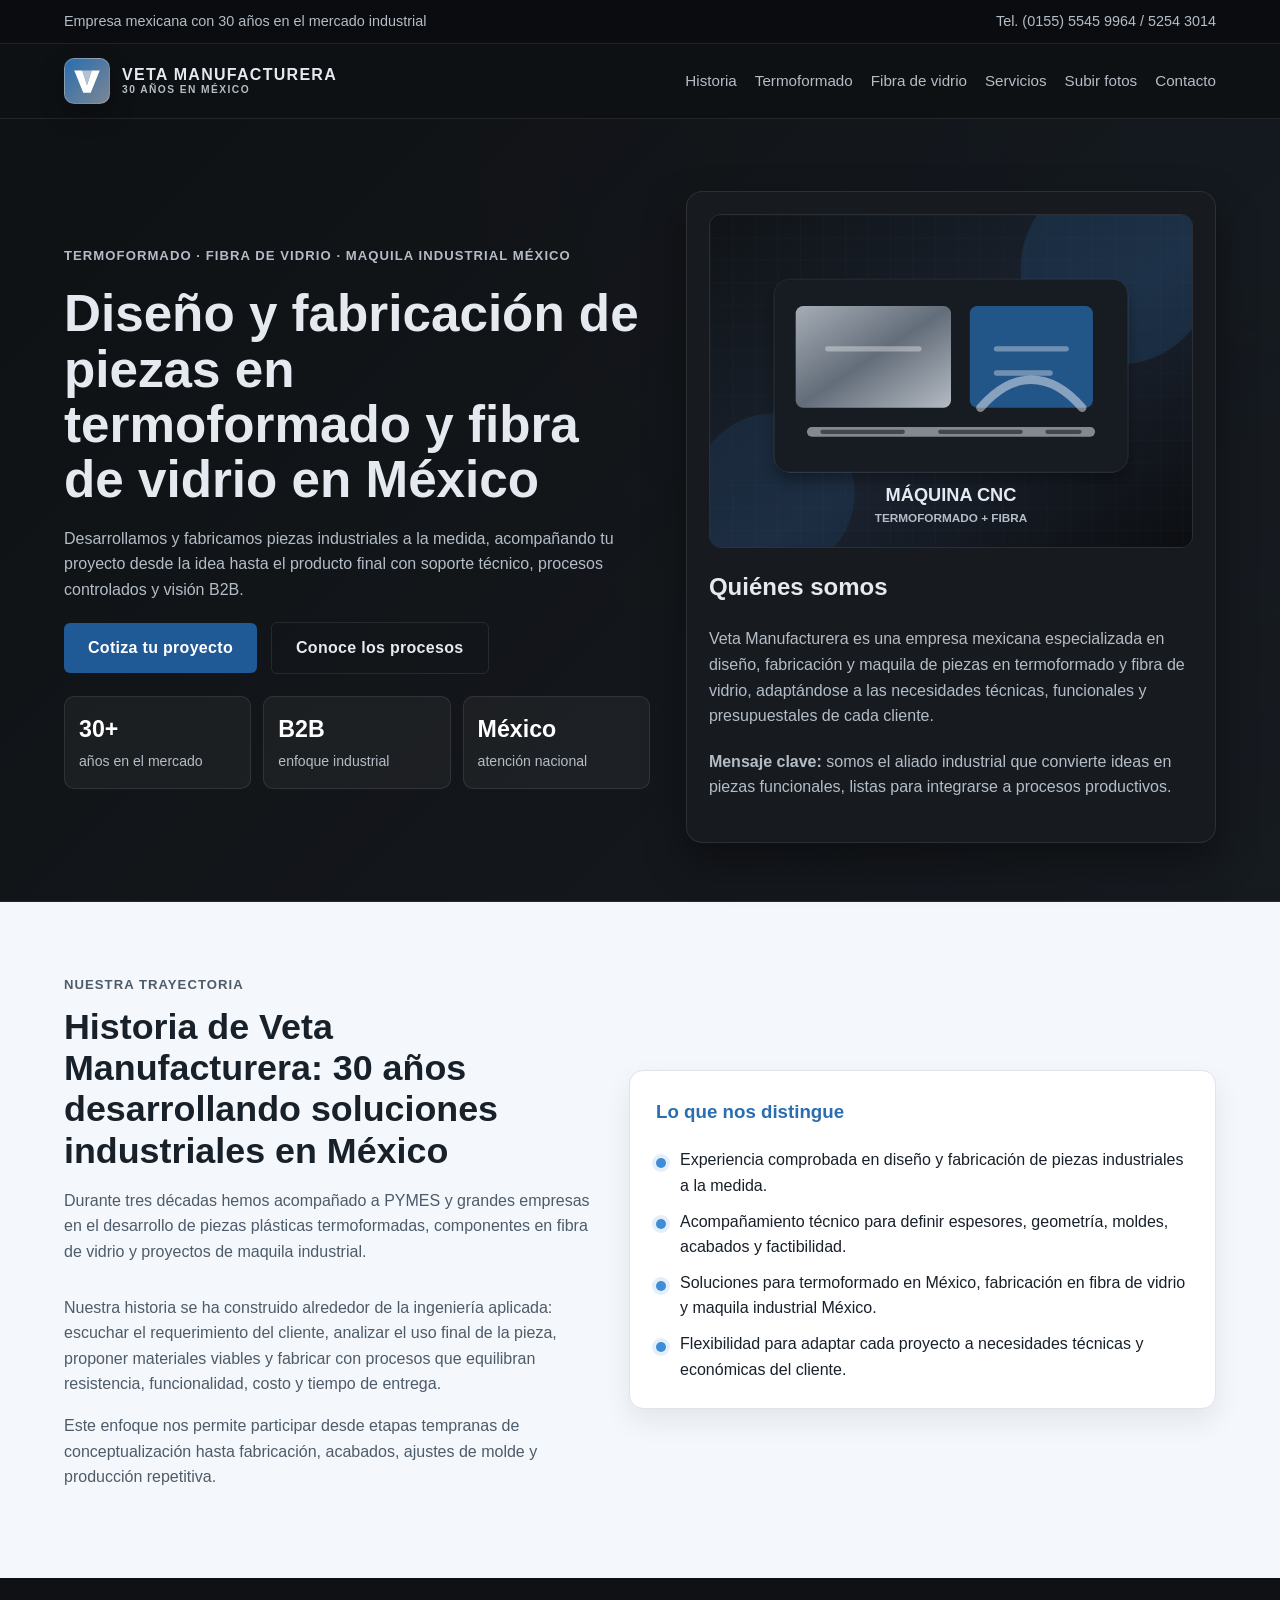
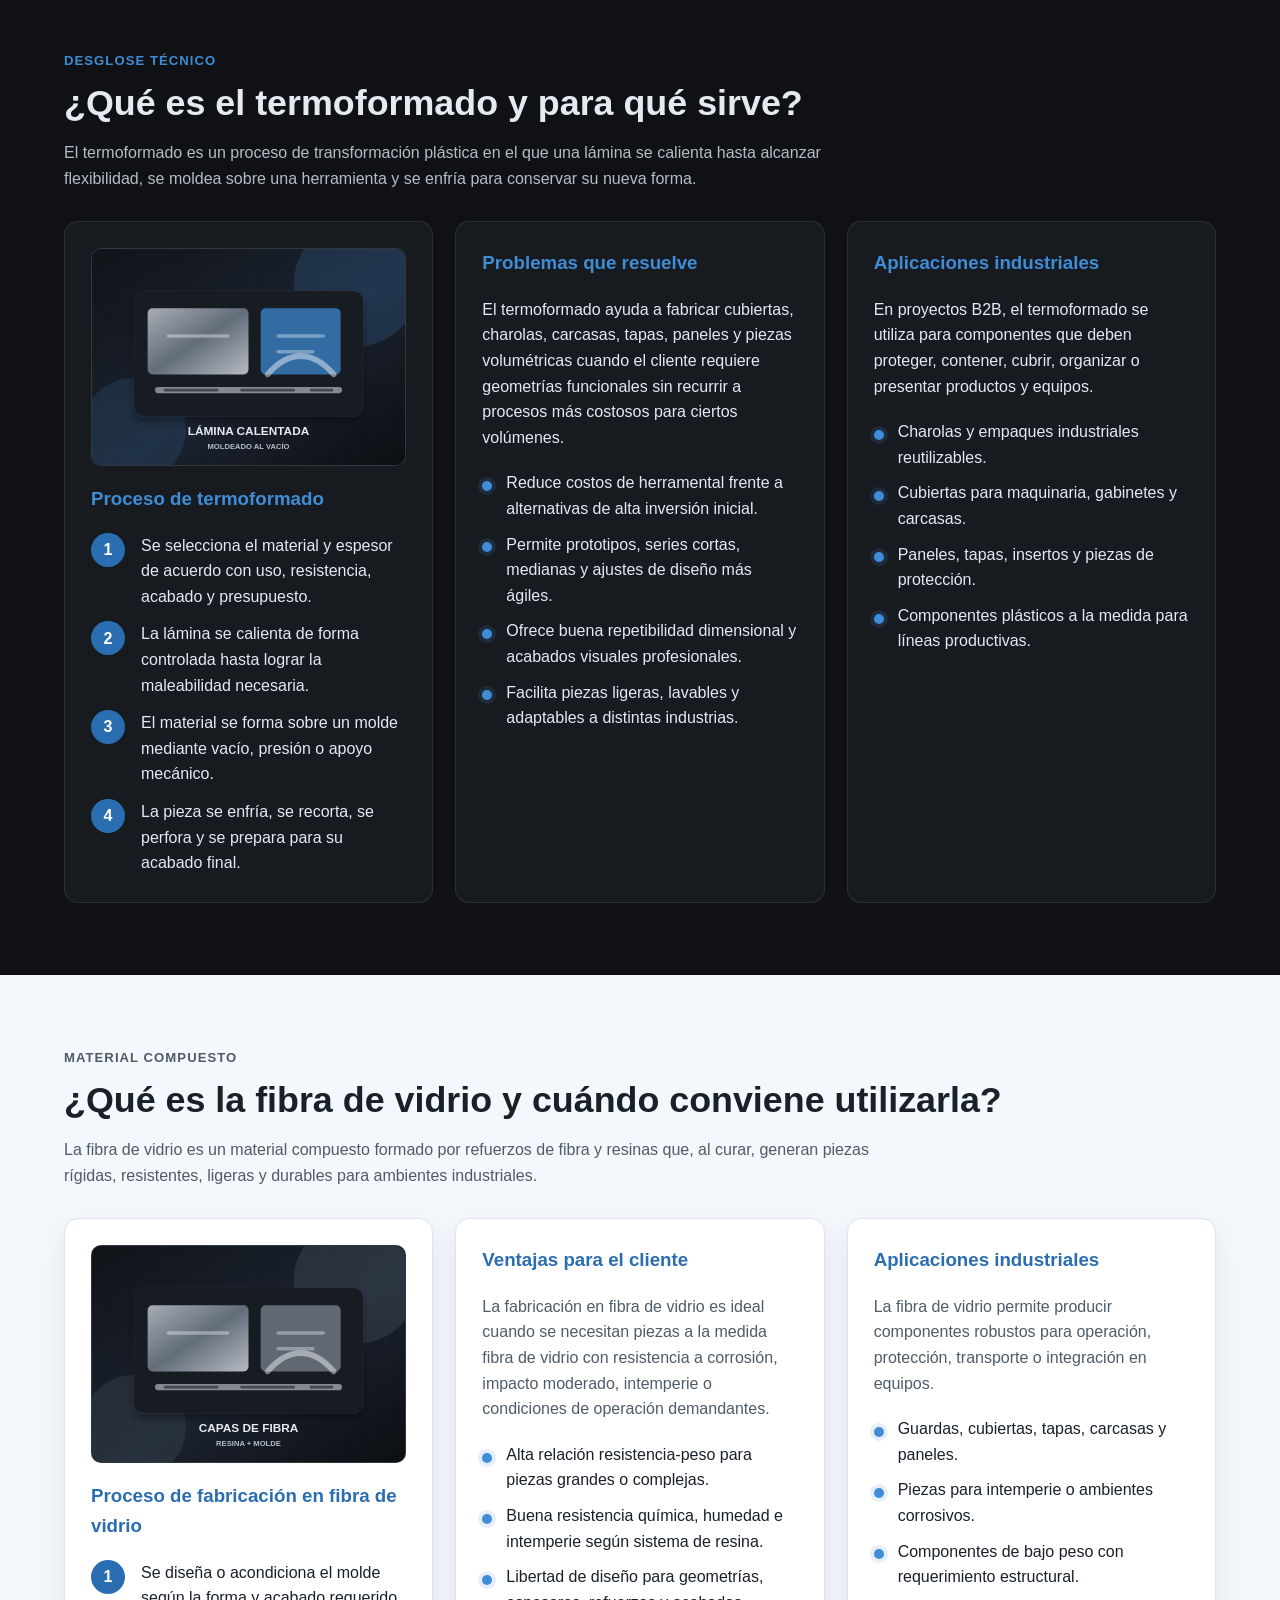
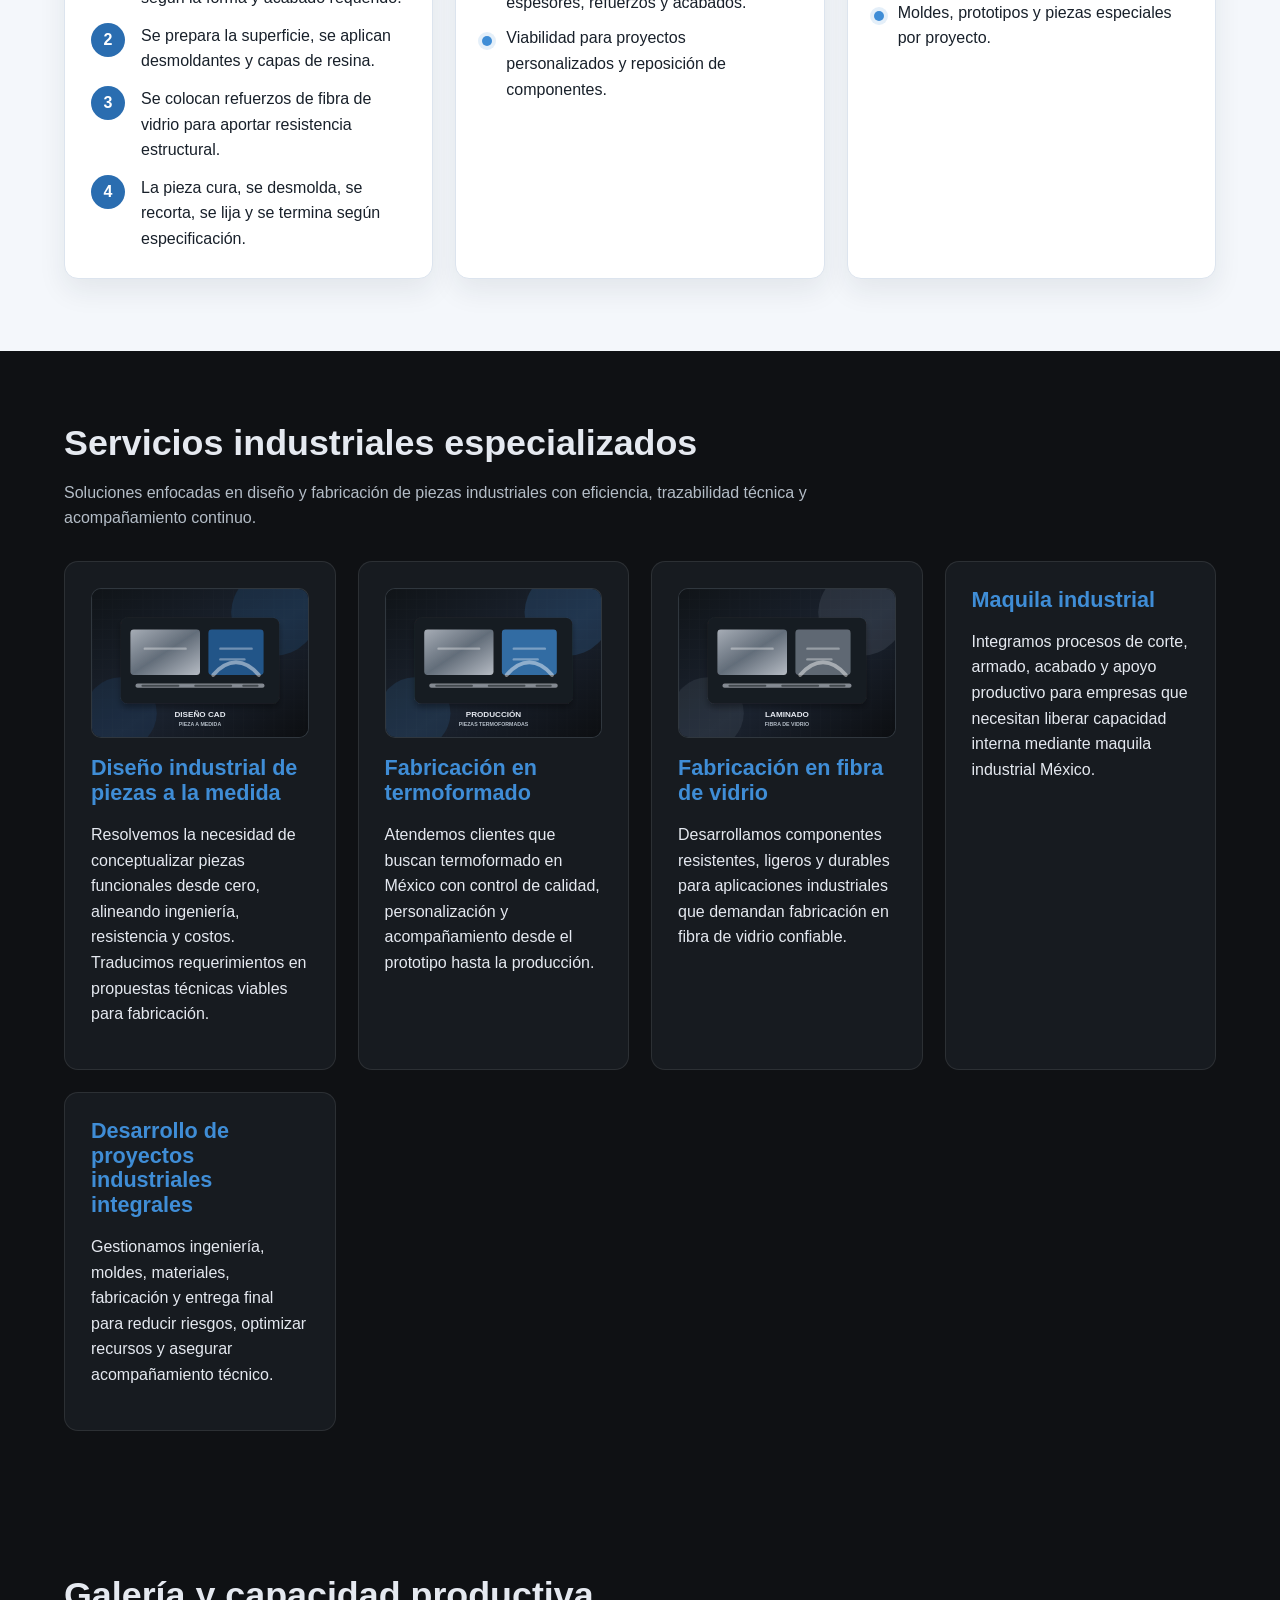
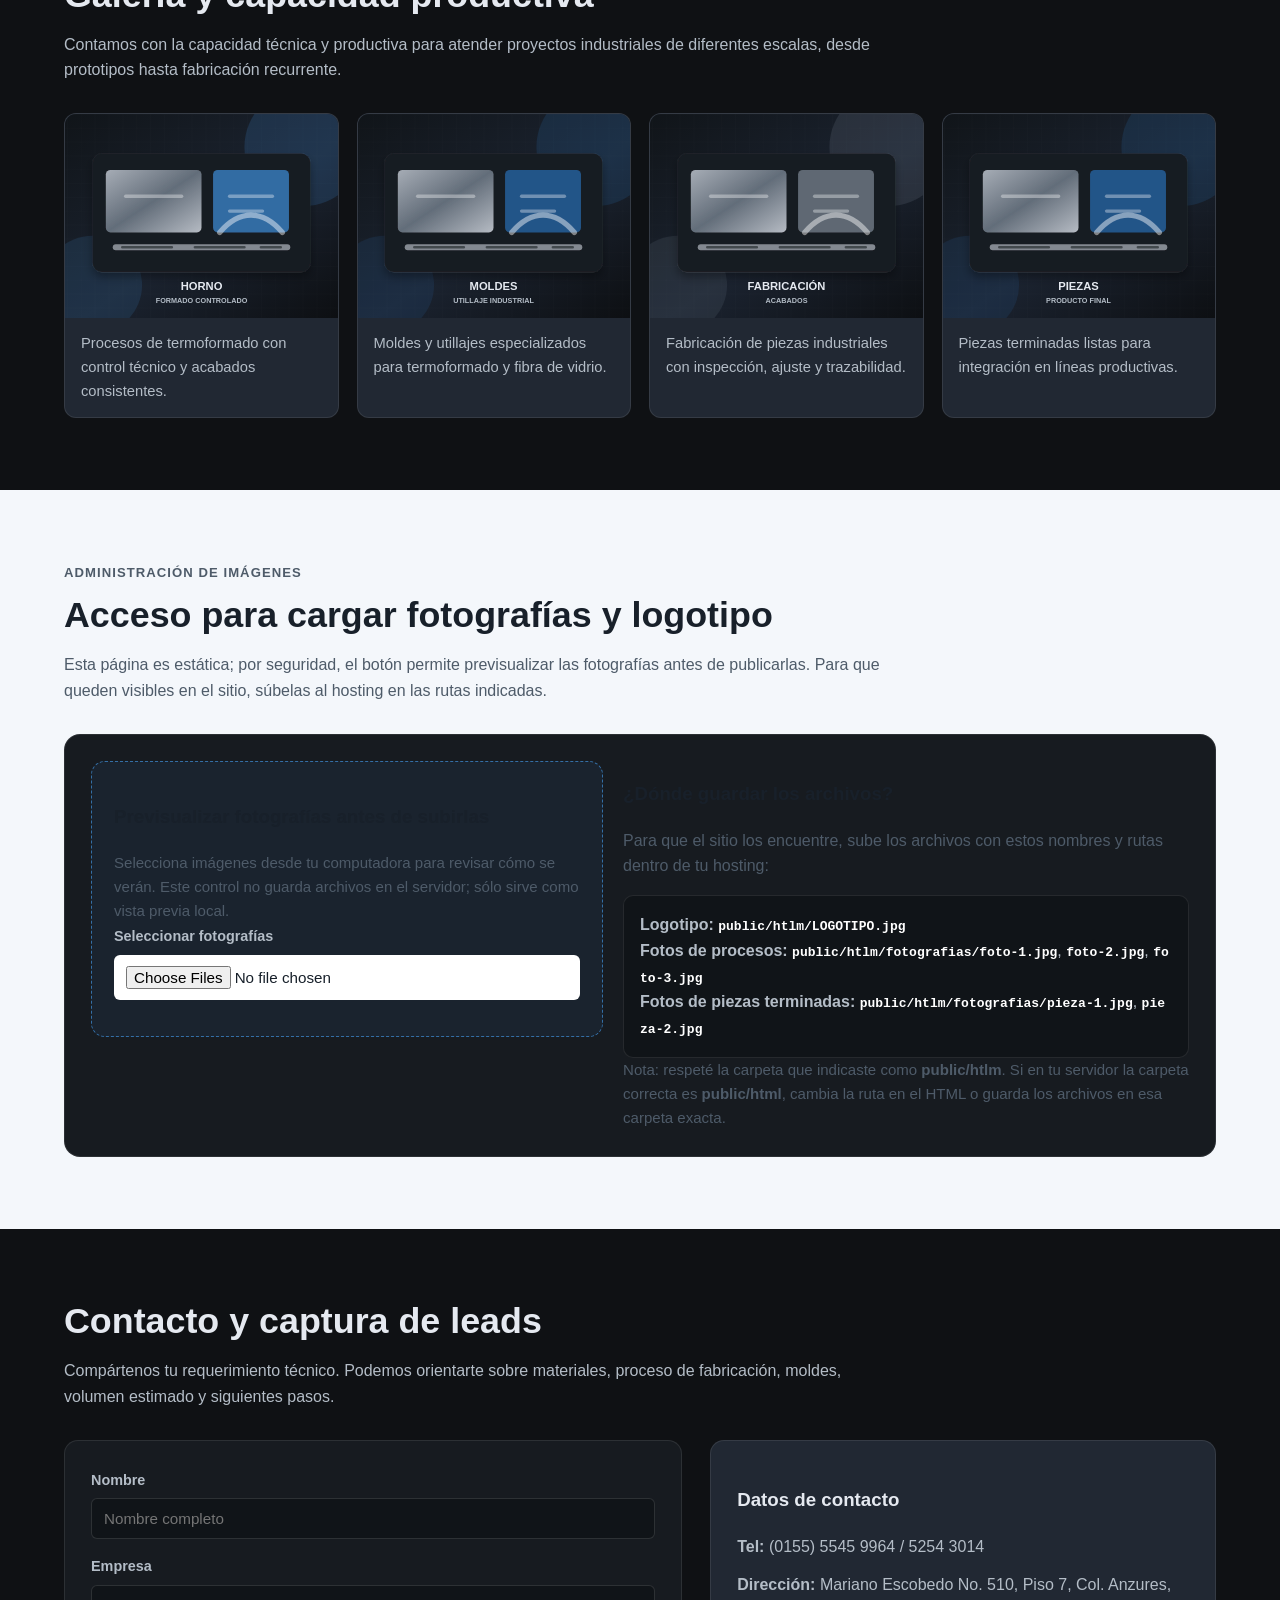
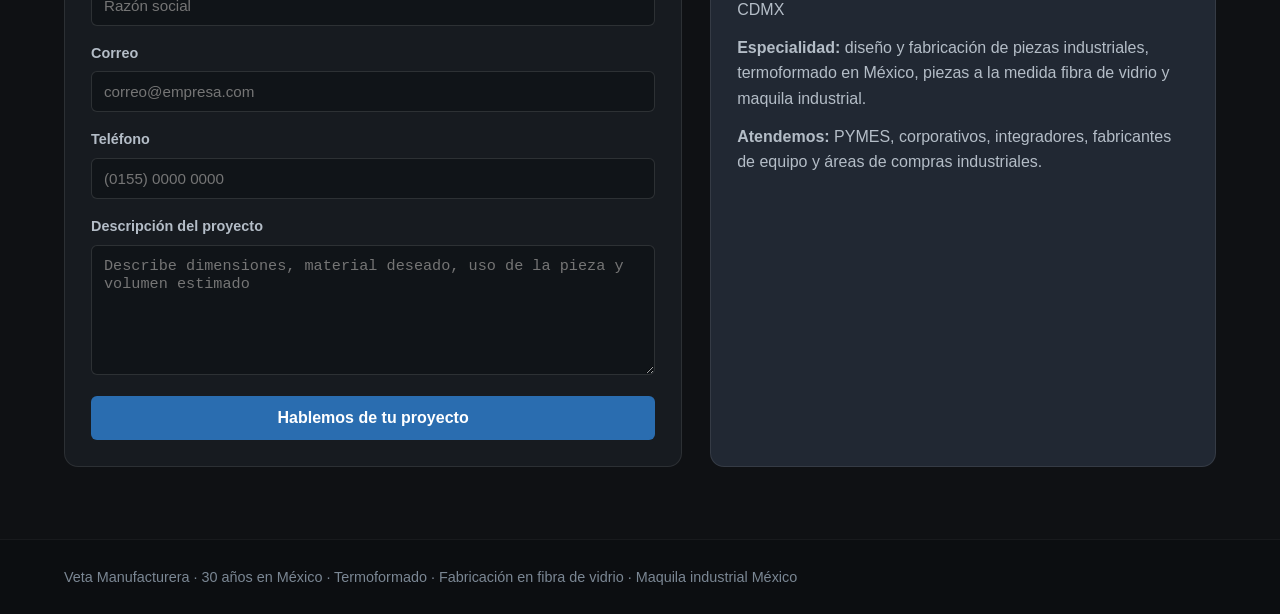
==== index.html @ 967d8d4b "Add logo path and photo upload guidance" ====
<!DOCTYPE html>
<html lang="es">
<head>
  <meta charset="UTF-8" />
  <meta name="viewport" content="width=device-width, initial-scale=1.0" />
  <meta name="description" content="Veta Manufacturera, empresa mexicana con 30 años de experiencia en termoformado, fabricación en fibra de vidrio, maquila industrial y piezas industriales a la medida en México." />
  <title>Veta Manufacturera | Termoformado y Fibra de Vidrio en México</title>
  <style>
    :root {
      --bg: #0f1114;
      --surface: #171b20;
      --surface-light: #212833;
      --panel: #f4f7fb;
      --panel-text: #18202a;
      --text: #e5e9f0;
      --muted: #b4bdc7;
      --accent: #2a6db0;
      --accent-light: #3f8dd6;
      --metal: #7b8794;
      --cta: #1f5a96;
      --line: rgba(255, 255, 255, 0.09);
    }

    * { box-sizing: border-box; }

    html { scroll-behavior: smooth; }

    body {
      margin: 0;
      font-family: "Segoe UI", "Roboto", "Helvetica Neue", Arial, sans-serif;
      background: var(--bg);
      color: var(--text);
      line-height: 1.6;
    }

    a { color: inherit; text-decoration: none; }

    img { max-width: 100%; }

    .container {
      width: min(1160px, 90%);
      margin: 0 auto;
    }

    .topbar {
      background: #0a0c0f;
      border-bottom: 1px solid var(--line);
      color: var(--muted);
      font-size: 0.9rem;
      padding: 10px 0;
    }

    .topbar .container,
    nav .container {
      display: flex;
      justify-content: space-between;
      gap: 18px;
      align-items: center;
      flex-wrap: wrap;
    }

    nav {
      position: sticky;
      top: 0;
      z-index: 10;
      background: rgba(15, 17, 20, 0.94);
      backdrop-filter: blur(12px);
      border-bottom: 1px solid var(--line);
      padding: 14px 0;
    }

    .brand {
      display: inline-flex;
      align-items: center;
      gap: 12px;
      font-weight: 800;
      letter-spacing: 0.08em;
      text-transform: uppercase;
    }

    .logo-mark {
      display: inline-grid;
      place-items: center;
      width: 46px;
      height: 46px;
      border-radius: 10px;
      background: linear-gradient(135deg, #2a6db0, #7b8794);
      border: 1px solid rgba(255, 255, 255, 0.22);
      box-shadow: 0 10px 24px rgba(0, 0, 0, 0.28);
      overflow: hidden;
      flex: 0 0 auto;
    }

    .logo-mark img,
    .logo-mark svg {
      display: block;
      width: 100%;
      height: 100%;
      object-fit: contain;
    }

    .logo-mark svg {
      width: 34px;
      height: 34px;
    }

    .logo-fallback {
      display: none;
    }

    .brand-text {
      display: grid;
      gap: 1px;
      line-height: 1.05;
    }

    .brand-text small {
      color: var(--muted);
      font-size: 0.64rem;
      font-weight: 700;
      letter-spacing: 0.14em;
    }

    .nav-links {
      display: flex;
      gap: 18px;
      color: var(--muted);
      font-size: 0.95rem;
      flex-wrap: wrap;
    }

    .nav-links a:hover { color: var(--accent-light); }

    header {
      background:
        linear-gradient(135deg, rgba(15, 17, 20, 0.9), rgba(23, 27, 32, 0.92)),
        radial-gradient(circle at top right, rgba(63, 141, 214, 0.28), transparent 55%);
      padding: 72px 0 58px;
      border-bottom: 1px solid var(--line);
    }

    .hero {
      display: grid;
      gap: 36px;
      align-items: center;
      grid-template-columns: minmax(0, 1.05fr) minmax(320px, 0.95fr);
    }

    .eyebrow {
      color: var(--accent-light);
      font-weight: 700;
      letter-spacing: 0.08em;
      text-transform: uppercase;
      font-size: 0.82rem;
      margin: 0 0 12px;
    }

    .hero h1 {
      font-size: clamp(2.2rem, 4vw, 4.25rem);
      line-height: 1.08;
      margin: 0 0 18px;
    }

    .hero p { margin: 0 0 20px; color: var(--muted); }

    .cta-row { display: flex; gap: 14px; flex-wrap: wrap; align-items: center; }

    .cta,
    .secondary-cta {
      display: inline-flex;
      align-items: center;
      gap: 8px;
      padding: 12px 24px;
      border-radius: 6px;
      font-weight: 700;
      letter-spacing: 0.3px;
      transition: transform 0.2s ease, background 0.2s ease;
    }

    .cta { background: var(--cta); color: #fff; }
    .secondary-cta { border: 1px solid var(--line); color: var(--text); }
    .cta:hover,
    .secondary-cta:hover { transform: translateY(-2px); background: var(--accent-light); }

    .hero-card {
      background: var(--surface);
      padding: 22px;
      border-radius: 16px;
      border: 1px solid var(--line);
      box-shadow: 0 18px 42px rgba(0, 0, 0, 0.38);
    }

    .hero-card img {
      display: block;
      border-radius: 12px;
      border: 1px solid var(--line);
      margin-bottom: 18px;
    }

    .metrics {
      display: grid;
      gap: 12px;
      grid-template-columns: repeat(3, 1fr);
      margin-top: 22px;
    }

    .metric {
      background: rgba(255, 255, 255, 0.045);
      border: 1px solid var(--line);
      padding: 14px;
      border-radius: 10px;
    }

    .metric strong { display: block; font-size: 1.45rem; color: #fff; }
    .metric span { color: var(--muted); font-size: 0.88rem; }

    section { padding: 72px 0; }

    section h2 {
      font-size: clamp(1.7rem, 2.8vw, 2.65rem);
      line-height: 1.15;
      margin: 0 0 16px;
    }

    .subtitle {
      color: var(--muted);
      margin: 0 0 30px;
      max-width: 820px;
    }

    .light-section {
      background: var(--panel);
      color: var(--panel-text);
    }

    .light-section .subtitle,
    .light-section p { color: #4e5b69; }

    .split {
      display: grid;
      grid-template-columns: minmax(0, 0.95fr) minmax(0, 1.05fr);
      gap: 34px;
      align-items: center;
    }

    .history-card,
    .process-card,
    .service-card,
    .contact-info,
    form {
      background: var(--surface);
      padding: 26px;
      border-radius: 14px;
      border: 1px solid var(--line);
    }

    .light-section .history-card,
    .light-section .process-card {
      background: #fff;
      border: 1px solid #dce4ee;
      box-shadow: 0 12px 28px rgba(23, 34, 48, 0.08);
    }

    .history-card h3,
    .process-card h3,
    .service-card h3 { margin-top: 0; color: var(--accent-light); }
    .light-section .history-card h3,
    .light-section .process-card h3 { color: var(--accent); }

    .feature-list {
      display: grid;
      gap: 10px;
      padding: 0;
      margin: 20px 0 0;
      list-style: none;
    }

    .feature-list li {
      position: relative;
      padding-left: 24px;
    }

    .feature-list li::before {
      content: "";
      position: absolute;
      left: 0;
      top: 0.68em;
      width: 10px;
      height: 10px;
      border-radius: 50%;
      background: var(--accent-light);
      box-shadow: 0 0 0 4px rgba(63, 141, 214, 0.14);
    }

    .process-grid,
    .services {
      display: grid;
      gap: 22px;
      grid-template-columns: repeat(auto-fit, minmax(260px, 1fr));
    }

    .process-card img,
    .service-image {
      display: block;
      width: 100%;
      border-radius: 10px;
      border: 1px solid rgba(122, 135, 148, 0.3);
      margin-bottom: 18px;
      background: #101418;
    }

    .steps {
      counter-reset: step;
      list-style: none;
      padding: 0;
      margin: 18px 0 0;
      display: grid;
      gap: 12px;
    }

    .steps li {
      counter-increment: step;
      display: grid;
      grid-template-columns: 38px 1fr;
      gap: 12px;
      align-items: start;
      color: inherit;
    }

    .steps li::before {
      content: counter(step);
      display: grid;
      place-items: center;
      width: 34px;
      height: 34px;
      border-radius: 50%;
      background: var(--accent);
      color: #fff;
      font-weight: 800;
    }

    .service-card h2 {
      font-size: 1.35rem;
      margin: 0 0 12px;
      color: var(--accent-light);
    }

    .gallery {
      display: grid;
      gap: 18px;
      grid-template-columns: repeat(auto-fit, minmax(235px, 1fr));
    }

    .gallery figure {
      margin: 0;
      background: var(--surface-light);
      border-radius: 12px;
      overflow: hidden;
      border: 1px solid var(--line);
    }

    .gallery img {
      width: 100%;
      display: block;
      aspect-ratio: 4 / 3;
      object-fit: cover;
    }

    .gallery figcaption {
      padding: 14px 16px;
      font-size: 0.92rem;
      color: var(--muted);
    }

    .contact-wrapper {
      display: grid;
      gap: 28px;
      grid-template-columns: minmax(0, 1.1fr) minmax(280px, 0.9fr);
    }

    form { display: grid; gap: 14px; }

    label {
      font-weight: 700;
      color: var(--muted);
      font-size: 0.9rem;
    }

    input,
    textarea {
      width: 100%;
      padding: 11px 12px;
      border-radius: 6px;
      border: 1px solid rgba(255, 255, 255, 0.12);
      background: #101418;
      color: var(--text);
      font-size: 0.95rem;
      margin-top: 6px;
    }

    textarea { min-height: 130px; resize: vertical; }

    button {
      border: none;
      background: var(--accent);
      color: #fff;
      padding: 13px;
      border-radius: 6px;
      font-weight: 800;
      cursor: pointer;
      font-size: 1rem;
    }

    button:hover { background: var(--accent-light); }

    .contact-info { background: var(--surface-light); }
    .contact-info p { margin: 0 0 12px; color: var(--muted); }

    footer {
      background: #0c0e11;
      padding: 26px 0;
      border-top: 1px solid rgba(255, 255, 255, 0.05);
    }

    footer p { margin: 0; color: var(--metal); font-size: 0.9rem; }



    .upload-panel {
      background: var(--surface);
      border: 1px solid var(--line);
      border-radius: 16px;
      padding: 26px;
      display: grid;
      gap: 20px;
      grid-template-columns: minmax(0, 0.95fr) minmax(280px, 1.05fr);
      align-items: start;
    }

    .upload-box {
      border: 1px dashed rgba(63, 141, 214, 0.72);
      border-radius: 14px;
      padding: 22px;
      background: rgba(63, 141, 214, 0.08);
    }

    .upload-box input[type="file"] {
      background: #fff;
      color: #17202a;
      border: 0;
      cursor: pointer;
    }

    .path-list {
      background: #101418;
      border: 1px solid var(--line);
      border-radius: 10px;
      color: var(--muted);
      list-style: none;
      margin: 16px 0 0;
      padding: 16px;
    }

    .path-list code {
      color: #fff;
      font-weight: 700;
      word-break: break-all;
    }

    .preview-grid {
      display: grid;
      gap: 12px;
      grid-template-columns: repeat(auto-fit, minmax(130px, 1fr));
      margin-top: 14px;
    }

    .preview-grid img {
      width: 100%;
      aspect-ratio: 4 / 3;
      object-fit: cover;
      border-radius: 10px;
      border: 1px solid var(--line);
      background: #101418;
    }

    .upload-note {
      color: var(--muted);
      font-size: 0.94rem;
      margin: 0;
    }

    @media (max-width: 860px) {
      .hero,
      .split,
      .contact-wrapper,
      .upload-panel { grid-template-columns: 1fr; }
      .hero-card { order: -1; }
      .metrics { grid-template-columns: 1fr; }
      section { padding: 56px 0; }
    }
  </style>
</head>
<body>
  <div class="topbar">
    <div class="container">
      <span>Empresa mexicana con 30 años en el mercado industrial</span>
      <span>Tel. (0155) 5545 9964 / 5254 3014</span>
    </div>
  </div>

  <nav aria-label="Navegación principal">
    <div class="container">
      <a class="brand" href="#inicio" aria-label="Veta Manufacturera - inicio">
        <!-- LOGOTIPO: guarda el archivo oficial exactamente en public/htlm/LOGOTIPO.jpg para que se muestre aquí. -->
        <span class="logo-mark" aria-hidden="true">
          <img src="public/htlm/LOGOTIPO.jpg" alt="" onerror="this.style.display='none'; this.nextElementSibling.style.display='block';" />
          <svg class="logo-fallback" viewBox="0 0 64 64" role="img" aria-label="Logotipo provisional Veta Manufacturera">
            <path d="M8 12h15l9 28 9-28h15L39 54H25L8 12Z" fill="#ffffff"/>
            <path d="M32 40 23 12h18L32 40Z" fill="#d8dee7" opacity="0.72"/>
          </svg>
        </span>
        <span class="brand-text">
          <span>Veta Manufacturera</span>
          <small>30 años en México</small>
        </span>
      </a>
      <div class="nav-links">
        <a href="#historia">Historia</a>
        <a href="#termoformado">Termoformado</a>
        <a href="#fibra">Fibra de vidrio</a>
        <a href="#servicios">Servicios</a>
        <a href="#subir-fotos">Subir fotos</a>
        <a href="#contacto">Contacto</a>
      </div>
    </div>
  </nav>

  <header id="inicio">
    <div class="container hero">
      <div>
        <p class="eyebrow">Termoformado · Fibra de vidrio · Maquila industrial México</p>
        <h1>Diseño y fabricación de piezas en termoformado y fibra de vidrio en México</h1>
        <p>Desarrollamos y fabricamos piezas industriales a la medida, acompañando tu proyecto desde la idea hasta el producto final con soporte técnico, procesos controlados y visión B2B.</p>
        <div class="cta-row">
          <a class="cta" href="#contacto">Cotiza tu proyecto</a>
          <a class="secondary-cta" href="#termoformado">Conoce los procesos</a>
        </div>
        <div class="metrics" aria-label="Indicadores de experiencia">
          <div class="metric"><strong>30+</strong><span>años en el mercado</span></div>
          <div class="metric"><strong>B2B</strong><span>enfoque industrial</span></div>
          <div class="metric"><strong>México</strong><span>atención nacional</span></div>
        </div>
      </div>
      <div class="hero-card">
        <img alt="Operación industrial de fabricación de piezas termoformadas y fibra de vidrio" src="data:image/svg+xml,%3Csvg%20xmlns=%22http://www.w3.org/2000/svg%22%20width=%22900%22%20height=%22620%22%20viewBox=%220%200%20900%20620%22%20role=%22img%22%20aria-labelledby=%22title%20desc%22%3E%0A%20%20%3Ctitle%3EOperaci%C3%B3n%20industrial%3C/title%3E%0A%20%20%3Cdesc%3EIlustraci%C3%B3n%20industrial%20de%20Operaci%C3%B3n%20industrial%20para%20Veta%20Manufacturera.%3C/desc%3E%0A%20%20%3Cdefs%3E%0A%20%20%20%20%3ClinearGradient%20id=%22bg%22%20x1=%220%22%20y1=%220%22%20x2=%221%22%20y2=%221%22%3E%0A%20%20%20%20%20%20%3Cstop%20offset=%220%22%20stop-color=%22%23101418%22/%3E%0A%20%20%20%20%20%20%3Cstop%20offset=%220.55%22%20stop-color=%22%231b2330%22/%3E%0A%20%20%20%20%20%20%3Cstop%20offset=%221%22%20stop-color=%22%230c0e11%22/%3E%0A%20%20%20%20%3C/linearGradient%3E%0A%20%20%20%20%3ClinearGradient%20id=%22metal%22%20x1=%220%22%20y1=%220%22%20x2=%221%22%20y2=%221%22%3E%0A%20%20%20%20%20%20%3Cstop%20offset=%220%22%20stop-color=%22%23c5ccd6%22/%3E%0A%20%20%20%20%20%20%3Cstop%20offset=%220.5%22%20stop-color=%22%23737f8d%22/%3E%0A%20%20%20%20%20%20%3Cstop%20offset=%221%22%20stop-color=%22%23d8dee7%22/%3E%0A%20%20%20%20%3C/linearGradient%3E%0A%20%20%20%20%3Cpattern%20id=%22grid%22%20width=%2242%22%20height=%2242%22%20patternUnits=%22userSpaceOnUse%22%3E%0A%20%20%20%20%20%20%3Cpath%20d=%22M42%200H0V42%22%20fill=%22none%22%20stroke=%22%23ffffff%22%20stroke-opacity=%220.055%22%20stroke-width=%221%22/%3E%0A%20%20%20%20%3C/pattern%3E%0A%20%20%20%20%3Cfilter%20id=%22shadow%22%20x=%22-20%%22%20y=%22-20%%22%20width=%22140%%22%20height=%22140%%22%3E%0A%20%20%20%20%20%20%3CfeDropShadow%20dx=%220%22%20dy=%2216%22%20stdDeviation=%2214%22%20flood-color=%22%23000%22%20flood-opacity=%220.35%22/%3E%0A%20%20%20%20%3C/filter%3E%0A%20%20%3C/defs%3E%0A%20%20%3Crect%20width=%22900%22%20height=%22620%22%20fill=%22url(%23bg)%22/%3E%0A%20%20%3Crect%20width=%22900%22%20height=%22620%22%20fill=%22url(%23grid)%22/%3E%0A%20%20%3Ccircle%20cx=%22760%22%20cy=%22100%22%20r=%22180%22%20fill=%22%232a6db0%22%20opacity=%220.18%22/%3E%0A%20%20%3Ccircle%20cx=%22120%22%20cy=%22520%22%20r=%22150%22%20fill=%22%232a6db0%22%20opacity=%220.14%22/%3E%0A%20%20%3Cg%20filter=%22url(%23shadow)%22%3E%0A%20%20%20%20%3Crect%20x=%22120%22%20y=%22120%22%20width=%22660%22%20height=%22360%22%20rx=%2228%22%20fill=%22%23171b20%22%20stroke=%22%23ffffff%22%20stroke-opacity=%220.12%22/%3E%0A%20%20%20%20%3Crect%20x=%22160%22%20y=%22170%22%20width=%22290%22%20height=%22190%22%20rx=%2214%22%20fill=%22url(%23metal)%22%20opacity=%220.82%22/%3E%0A%20%20%20%20%3Crect%20x=%22485%22%20y=%22170%22%20width=%22230%22%20height=%22190%22%20rx=%2214%22%20fill=%22%232a6db0%22%20opacity=%220.72%22/%3E%0A%20%20%20%20%3Cpath%20d=%22M190%20405H710%22%20stroke=%22%23dce4ee%22%20stroke-opacity=%220.55%22%20stroke-width=%2218%22%20stroke-linecap=%22round%22/%3E%0A%20%20%20%20%3Cpath%20d=%22M210%20405H360M430%20405H580M630%20405H690%22%20stroke=%22%23101418%22%20stroke-opacity=%220.55%22%20stroke-width=%228%22%20stroke-linecap=%22round%22/%3E%0A%20%20%20%20%3Cg%20stroke=%22%23ffffff%22%20stroke-opacity=%220.35%22%20stroke-width=%2210%22%20fill=%22none%22%20stroke-linecap=%22round%22%3E%0A%20%20%20%20%20%20%3Cpath%20d=%22M220%20250h170%22/%3E%0A%20%20%20%20%20%20%3Cpath%20d=%22M535%20250h130%22/%3E%0A%20%20%20%20%20%20%3Cpath%20d=%22M535%20295h100%22/%3E%0A%20%20%20%20%3C/g%3E%0A%20%20%20%20%3Cpath%20d=%22M505%20360c60-70%20130-70%20190%200%22%20fill=%22none%22%20stroke=%22%23ffffff%22%20stroke-opacity=%220.45%22%20stroke-width=%2216%22%20stroke-linecap=%22round%22/%3E%0A%20%20%3C/g%3E%0A%20%20%3Ctext%20x=%22450%22%20y=%22535%22%20fill=%22%23e5e9f0%22%20font-family=%22Segoe%20UI,%20Arial,%20sans-serif%22%20font-size=%2234%22%20font-weight=%22800%22%20text-anchor=%22middle%22%3EM%C3%81QUINA%20CNC%3C/text%3E%0A%20%20%3Ctext%20x=%22450%22%20y=%22574%22%20fill=%22%23b4bdc7%22%20font-family=%22Segoe%20UI,%20Arial,%20sans-serif%22%20font-size=%2222%22%20font-weight=%22600%22%20text-anchor=%22middle%22%3ETERMOFORMADO%20+%20FIBRA%3C/text%3E%0A%3C/svg%3E%0A" />
        <h2>Quiénes somos</h2>
        <p>Veta Manufacturera es una empresa mexicana especializada en diseño, fabricación y maquila de piezas en termoformado y fibra de vidrio, adaptándose a las necesidades técnicas, funcionales y presupuestales de cada cliente.</p>
        <p><strong>Mensaje clave:</strong> somos el aliado industrial que convierte ideas en piezas funcionales, listas para integrarse a procesos productivos.</p>
      </div>
    </div>
  </header>

  <main>
    <section id="historia" class="light-section">
      <div class="container split">
        <div>
          <p class="eyebrow">Nuestra trayectoria</p>
          <h2>Historia de Veta Manufacturera: 30 años desarrollando soluciones industriales en México</h2>
          <p class="subtitle">Durante tres décadas hemos acompañado a PYMES y grandes empresas en el desarrollo de piezas plásticas termoformadas, componentes en fibra de vidrio y proyectos de maquila industrial.</p>
          <p>Nuestra historia se ha construido alrededor de la ingeniería aplicada: escuchar el requerimiento del cliente, analizar el uso final de la pieza, proponer materiales viables y fabricar con procesos que equilibran resistencia, funcionalidad, costo y tiempo de entrega.</p>
          <p>Este enfoque nos permite participar desde etapas tempranas de conceptualización hasta fabricación, acabados, ajustes de molde y producción repetitiva.</p>
        </div>
        <div class="history-card">
          <h3>Lo que nos distingue</h3>
          <ul class="feature-list">
            <li>Experiencia comprobada en diseño y fabricación de piezas industriales a la medida.</li>
            <li>Acompañamiento técnico para definir espesores, geometría, moldes, acabados y factibilidad.</li>
            <li>Soluciones para termoformado en México, fabricación en fibra de vidrio y maquila industrial México.</li>
            <li>Flexibilidad para adaptar cada proyecto a necesidades técnicas y económicas del cliente.</li>
          </ul>
        </div>
      </div>
    </section>

    <section id="termoformado">
      <div class="container">
        <p class="eyebrow">Desglose técnico</p>
        <h2>¿Qué es el termoformado y para qué sirve?</h2>
        <p class="subtitle">El termoformado es un proceso de transformación plástica en el que una lámina se calienta hasta alcanzar flexibilidad, se moldea sobre una herramienta y se enfría para conservar su nueva forma.</p>
        <div class="process-grid">
          <article class="process-card">
            <img alt="Lámina plástica calentada para proceso de termoformado" src="data:image/svg+xml,%3Csvg%20xmlns=%22http://www.w3.org/2000/svg%22%20width=%22900%22%20height=%22620%22%20viewBox=%220%200%20900%20620%22%20role=%22img%22%20aria-labelledby=%22title%20desc%22%3E%0A%20%20%3Ctitle%3ETermoformado%3C/title%3E%0A%20%20%3Cdesc%3EIlustraci%C3%B3n%20industrial%20de%20Termoformado%20para%20Veta%20Manufacturera.%3C/desc%3E%0A%20%20%3Cdefs%3E%0A%20%20%20%20%3ClinearGradient%20id=%22bg%22%20x1=%220%22%20y1=%220%22%20x2=%221%22%20y2=%221%22%3E%0A%20%20%20%20%20%20%3Cstop%20offset=%220%22%20stop-color=%22%23101418%22/%3E%0A%20%20%20%20%20%20%3Cstop%20offset=%220.55%22%20stop-color=%22%231b2330%22/%3E%0A%20%20%20%20%20%20%3Cstop%20offset=%221%22%20stop-color=%22%230c0e11%22/%3E%0A%20%20%20%20%3C/linearGradient%3E%0A%20%20%20%20%3ClinearGradient%20id=%22metal%22%20x1=%220%22%20y1=%220%22%20x2=%221%22%20y2=%221%22%3E%0A%20%20%20%20%20%20%3Cstop%20offset=%220%22%20stop-color=%22%23c5ccd6%22/%3E%0A%20%20%20%20%20%20%3Cstop%20offset=%220.5%22%20stop-color=%22%23737f8d%22/%3E%0A%20%20%20%20%20%20%3Cstop%20offset=%221%22%20stop-color=%22%23d8dee7%22/%3E%0A%20%20%20%20%3C/linearGradient%3E%0A%20%20%20%20%3Cpattern%20id=%22grid%22%20width=%2242%22%20height=%2242%22%20patternUnits=%22userSpaceOnUse%22%3E%0A%20%20%20%20%20%20%3Cpath%20d=%22M42%200H0V42%22%20fill=%22none%22%20stroke=%22%23ffffff%22%20stroke-opacity=%220.055%22%20stroke-width=%221%22/%3E%0A%20%20%20%20%3C/pattern%3E%0A%20%20%20%20%3Cfilter%20id=%22shadow%22%20x=%22-20%%22%20y=%22-20%%22%20width=%22140%%22%20height=%22140%%22%3E%0A%20%20%20%20%20%20%3CfeDropShadow%20dx=%220%22%20dy=%2216%22%20stdDeviation=%2214%22%20flood-color=%22%23000%22%20flood-opacity=%220.35%22/%3E%0A%20%20%20%20%3C/filter%3E%0A%20%20%3C/defs%3E%0A%20%20%3Crect%20width=%22900%22%20height=%22620%22%20fill=%22url(%23bg)%22/%3E%0A%20%20%3Crect%20width=%22900%22%20height=%22620%22%20fill=%22url(%23grid)%22/%3E%0A%20%20%3Ccircle%20cx=%22760%22%20cy=%22100%22%20r=%22180%22%20fill=%22%233f8dd6%22%20opacity=%220.18%22/%3E%0A%20%20%3Ccircle%20cx=%22120%22%20cy=%22520%22%20r=%22150%22%20fill=%22%233f8dd6%22%20opacity=%220.14%22/%3E%0A%20%20%3Cg%20filter=%22url(%23shadow)%22%3E%0A%20%20%20%20%3Crect%20x=%22120%22%20y=%22120%22%20width=%22660%22%20height=%22360%22%20rx=%2228%22%20fill=%22%23171b20%22%20stroke=%22%23ffffff%22%20stroke-opacity=%220.12%22/%3E%0A%20%20%20%20%3Crect%20x=%22160%22%20y=%22170%22%20width=%22290%22%20height=%22190%22%20rx=%2214%22%20fill=%22url(%23metal)%22%20opacity=%220.82%22/%3E%0A%20%20%20%20%3Crect%20x=%22485%22%20y=%22170%22%20width=%22230%22%20height=%22190%22%20rx=%2214%22%20fill=%22%233f8dd6%22%20opacity=%220.72%22/%3E%0A%20%20%20%20%3Cpath%20d=%22M190%20405H710%22%20stroke=%22%23dce4ee%22%20stroke-opacity=%220.55%22%20stroke-width=%2218%22%20stroke-linecap=%22round%22/%3E%0A%20%20%20%20%3Cpath%20d=%22M210%20405H360M430%20405H580M630%20405H690%22%20stroke=%22%23101418%22%20stroke-opacity=%220.55%22%20stroke-width=%228%22%20stroke-linecap=%22round%22/%3E%0A%20%20%20%20%3Cg%20stroke=%22%23ffffff%22%20stroke-opacity=%220.35%22%20stroke-width=%2210%22%20fill=%22none%22%20stroke-linecap=%22round%22%3E%0A%20%20%20%20%20%20%3Cpath%20d=%22M220%20250h170%22/%3E%0A%20%20%20%20%20%20%3Cpath%20d=%22M535%20250h130%22/%3E%0A%20%20%20%20%20%20%3Cpath%20d=%22M535%20295h100%22/%3E%0A%20%20%20%20%3C/g%3E%0A%20%20%20%20%3Cpath%20d=%22M505%20360c60-70%20130-70%20190%200%22%20fill=%22none%22%20stroke=%22%23ffffff%22%20stroke-opacity=%220.45%22%20stroke-width=%2216%22%20stroke-linecap=%22round%22/%3E%0A%20%20%3C/g%3E%0A%20%20%3Ctext%20x=%22450%22%20y=%22535%22%20fill=%22%23e5e9f0%22%20font-family=%22Segoe%20UI,%20Arial,%20sans-serif%22%20font-size=%2234%22%20font-weight=%22800%22%20text-anchor=%22middle%22%3EL%C3%81MINA%20CALENTADA%3C/text%3E%0A%20%20%3Ctext%20x=%22450%22%20y=%22574%22%20fill=%22%23b4bdc7%22%20font-family=%22Segoe%20UI,%20Arial,%20sans-serif%22%20font-size=%2222%22%20font-weight=%22600%22%20text-anchor=%22middle%22%3EMOLDEADO%20AL%20VAC%C3%8DO%3C/text%3E%0A%3C/svg%3E%0A" />
            <h3>Proceso de termoformado</h3>
            <ol class="steps">
              <li>Se selecciona el material y espesor de acuerdo con uso, resistencia, acabado y presupuesto.</li>
              <li>La lámina se calienta de forma controlada hasta lograr la maleabilidad necesaria.</li>
              <li>El material se forma sobre un molde mediante vacío, presión o apoyo mecánico.</li>
              <li>La pieza se enfría, se recorta, se perfora y se prepara para su acabado final.</li>
            </ol>
          </article>
          <article class="process-card">
            <h3>Problemas que resuelve</h3>
            <p>El termoformado ayuda a fabricar cubiertas, charolas, carcasas, tapas, paneles y piezas volumétricas cuando el cliente requiere geometrías funcionales sin recurrir a procesos más costosos para ciertos volúmenes.</p>
            <ul class="feature-list">
              <li>Reduce costos de herramental frente a alternativas de alta inversión inicial.</li>
              <li>Permite prototipos, series cortas, medianas y ajustes de diseño más ágiles.</li>
              <li>Ofrece buena repetibilidad dimensional y acabados visuales profesionales.</li>
              <li>Facilita piezas ligeras, lavables y adaptables a distintas industrias.</li>
            </ul>
          </article>
          <article class="process-card">
            <h3>Aplicaciones industriales</h3>
            <p>En proyectos B2B, el termoformado se utiliza para componentes que deben proteger, contener, cubrir, organizar o presentar productos y equipos.</p>
            <ul class="feature-list">
              <li>Charolas y empaques industriales reutilizables.</li>
              <li>Cubiertas para maquinaria, gabinetes y carcasas.</li>
              <li>Paneles, tapas, insertos y piezas de protección.</li>
              <li>Componentes plásticos a la medida para líneas productivas.</li>
            </ul>
          </article>
        </div>
      </div>
    </section>

    <section id="fibra" class="light-section">
      <div class="container">
        <p class="eyebrow">Material compuesto</p>
        <h2>¿Qué es la fibra de vidrio y cuándo conviene utilizarla?</h2>
        <p class="subtitle">La fibra de vidrio es un material compuesto formado por refuerzos de fibra y resinas que, al curar, generan piezas rígidas, resistentes, ligeras y durables para ambientes industriales.</p>
        <div class="process-grid">
          <article class="process-card">
            <img alt="Aplicación de fibra de vidrio sobre molde industrial" src="data:image/svg+xml,%3Csvg%20xmlns=%22http://www.w3.org/2000/svg%22%20width=%22900%22%20height=%22620%22%20viewBox=%220%200%20900%20620%22%20role=%22img%22%20aria-labelledby=%22title%20desc%22%3E%0A%20%20%3Ctitle%3EFibra%20de%20vidrio%3C/title%3E%0A%20%20%3Cdesc%3EIlustraci%C3%B3n%20industrial%20de%20Fibra%20de%20vidrio%20para%20Veta%20Manufacturera.%3C/desc%3E%0A%20%20%3Cdefs%3E%0A%20%20%20%20%3ClinearGradient%20id=%22bg%22%20x1=%220%22%20y1=%220%22%20x2=%221%22%20y2=%221%22%3E%0A%20%20%20%20%20%20%3Cstop%20offset=%220%22%20stop-color=%22%23101418%22/%3E%0A%20%20%20%20%20%20%3Cstop%20offset=%220.55%22%20stop-color=%22%231b2330%22/%3E%0A%20%20%20%20%20%20%3Cstop%20offset=%221%22%20stop-color=%22%230c0e11%22/%3E%0A%20%20%20%20%3C/linearGradient%3E%0A%20%20%20%20%3ClinearGradient%20id=%22metal%22%20x1=%220%22%20y1=%220%22%20x2=%221%22%20y2=%221%22%3E%0A%20%20%20%20%20%20%3Cstop%20offset=%220%22%20stop-color=%22%23c5ccd6%22/%3E%0A%20%20%20%20%20%20%3Cstop%20offset=%220.5%22%20stop-color=%22%23737f8d%22/%3E%0A%20%20%20%20%20%20%3Cstop%20offset=%221%22%20stop-color=%22%23d8dee7%22/%3E%0A%20%20%20%20%3C/linearGradient%3E%0A%20%20%20%20%3Cpattern%20id=%22grid%22%20width=%2242%22%20height=%2242%22%20patternUnits=%22userSpaceOnUse%22%3E%0A%20%20%20%20%20%20%3Cpath%20d=%22M42%200H0V42%22%20fill=%22none%22%20stroke=%22%23ffffff%22%20stroke-opacity=%220.055%22%20stroke-width=%221%22/%3E%0A%20%20%20%20%3C/pattern%3E%0A%20%20%20%20%3Cfilter%20id=%22shadow%22%20x=%22-20%%22%20y=%22-20%%22%20width=%22140%%22%20height=%22140%%22%3E%0A%20%20%20%20%20%20%3CfeDropShadow%20dx=%220%22%20dy=%2216%22%20stdDeviation=%2214%22%20flood-color=%22%23000%22%20flood-opacity=%220.35%22/%3E%0A%20%20%20%20%3C/filter%3E%0A%20%20%3C/defs%3E%0A%20%20%3Crect%20width=%22900%22%20height=%22620%22%20fill=%22url(%23bg)%22/%3E%0A%20%20%3Crect%20width=%22900%22%20height=%22620%22%20fill=%22url(%23grid)%22/%3E%0A%20%20%3Ccircle%20cx=%22760%22%20cy=%22100%22%20r=%22180%22%20fill=%22%237b8794%22%20opacity=%220.18%22/%3E%0A%20%20%3Ccircle%20cx=%22120%22%20cy=%22520%22%20r=%22150%22%20fill=%22%237b8794%22%20opacity=%220.14%22/%3E%0A%20%20%3Cg%20filter=%22url(%23shadow)%22%3E%0A%20%20%20%20%3Crect%20x=%22120%22%20y=%22120%22%20width=%22660%22%20height=%22360%22%20rx=%2228%22%20fill=%22%23171b20%22%20stroke=%22%23ffffff%22%20stroke-opacity=%220.12%22/%3E%0A%20%20%20%20%3Crect%20x=%22160%22%20y=%22170%22%20width=%22290%22%20height=%22190%22%20rx=%2214%22%20fill=%22url(%23metal)%22%20opacity=%220.82%22/%3E%0A%20%20%20%20%3Crect%20x=%22485%22%20y=%22170%22%20width=%22230%22%20height=%22190%22%20rx=%2214%22%20fill=%22%237b8794%22%20opacity=%220.72%22/%3E%0A%20%20%20%20%3Cpath%20d=%22M190%20405H710%22%20stroke=%22%23dce4ee%22%20stroke-opacity=%220.55%22%20stroke-width=%2218%22%20stroke-linecap=%22round%22/%3E%0A%20%20%20%20%3Cpath%20d=%22M210%20405H360M430%20405H580M630%20405H690%22%20stroke=%22%23101418%22%20stroke-opacity=%220.55%22%20stroke-width=%228%22%20stroke-linecap=%22round%22/%3E%0A%20%20%20%20%3Cg%20stroke=%22%23ffffff%22%20stroke-opacity=%220.35%22%20stroke-width=%2210%22%20fill=%22none%22%20stroke-linecap=%22round%22%3E%0A%20%20%20%20%20%20%3Cpath%20d=%22M220%20250h170%22/%3E%0A%20%20%20%20%20%20%3Cpath%20d=%22M535%20250h130%22/%3E%0A%20%20%20%20%20%20%3Cpath%20d=%22M535%20295h100%22/%3E%0A%20%20%20%20%3C/g%3E%0A%20%20%20%20%3Cpath%20d=%22M505%20360c60-70%20130-70%20190%200%22%20fill=%22none%22%20stroke=%22%23ffffff%22%20stroke-opacity=%220.45%22%20stroke-width=%2216%22%20stroke-linecap=%22round%22/%3E%0A%20%20%3C/g%3E%0A%20%20%3Ctext%20x=%22450%22%20y=%22535%22%20fill=%22%23e5e9f0%22%20font-family=%22Segoe%20UI,%20Arial,%20sans-serif%22%20font-size=%2234%22%20font-weight=%22800%22%20text-anchor=%22middle%22%3ECAPAS%20DE%20FIBRA%3C/text%3E%0A%20%20%3Ctext%20x=%22450%22%20y=%22574%22%20fill=%22%23b4bdc7%22%20font-family=%22Segoe%20UI,%20Arial,%20sans-serif%22%20font-size=%2222%22%20font-weight=%22600%22%20text-anchor=%22middle%22%3ERESINA%20+%20MOLDE%3C/text%3E%0A%3C/svg%3E%0A" />
            <h3>Proceso de fabricación en fibra de vidrio</h3>
            <ol class="steps">
              <li>Se diseña o acondiciona el molde según la forma y acabado requerido.</li>
              <li>Se prepara la superficie, se aplican desmoldantes y capas de resina.</li>
              <li>Se colocan refuerzos de fibra de vidrio para aportar resistencia estructural.</li>
              <li>La pieza cura, se desmolda, se recorta, se lija y se termina según especificación.</li>
            </ol>
          </article>
          <article class="process-card">
            <h3>Ventajas para el cliente</h3>
            <p>La fabricación en fibra de vidrio es ideal cuando se necesitan piezas a la medida fibra de vidrio con resistencia a corrosión, impacto moderado, intemperie o condiciones de operación demandantes.</p>
            <ul class="feature-list">
              <li>Alta relación resistencia-peso para piezas grandes o complejas.</li>
              <li>Buena resistencia química, humedad e intemperie según sistema de resina.</li>
              <li>Libertad de diseño para geometrías, espesores, refuerzos y acabados.</li>
              <li>Viabilidad para proyectos personalizados y reposición de componentes.</li>
            </ul>
          </article>
          <article class="process-card">
            <h3>Aplicaciones industriales</h3>
            <p>La fibra de vidrio permite producir componentes robustos para operación, protección, transporte o integración en equipos.</p>
            <ul class="feature-list">
              <li>Guardas, cubiertas, tapas, carcasas y paneles.</li>
              <li>Piezas para intemperie o ambientes corrosivos.</li>
              <li>Componentes de bajo peso con requerimiento estructural.</li>
              <li>Moldes, prototipos y piezas especiales por proyecto.</li>
            </ul>
          </article>
        </div>
      </div>
    </section>

    <section id="servicios">
      <div class="container">
        <h2>Servicios industriales especializados</h2>
        <p class="subtitle">Soluciones enfocadas en diseño y fabricación de piezas industriales con eficiencia, trazabilidad técnica y acompañamiento continuo.</p>
        <div class="services">
          <article class="service-card">
            <img class="service-image" alt="Diseño industrial de piezas a la medida" src="data:image/svg+xml,%3Csvg%20xmlns=%22http://www.w3.org/2000/svg%22%20width=%22900%22%20height=%22620%22%20viewBox=%220%200%20900%20620%22%20role=%22img%22%20aria-labelledby=%22title%20desc%22%3E%0A%20%20%3Ctitle%3EDise%C3%B1o%20industrial%3C/title%3E%0A%20%20%3Cdesc%3EIlustraci%C3%B3n%20industrial%20de%20Dise%C3%B1o%20industrial%20para%20Veta%20Manufacturera.%3C/desc%3E%0A%20%20%3Cdefs%3E%0A%20%20%20%20%3ClinearGradient%20id=%22bg%22%20x1=%220%22%20y1=%220%22%20x2=%221%22%20y2=%221%22%3E%0A%20%20%20%20%20%20%3Cstop%20offset=%220%22%20stop-color=%22%23101418%22/%3E%0A%20%20%20%20%20%20%3Cstop%20offset=%220.55%22%20stop-color=%22%231b2330%22/%3E%0A%20%20%20%20%20%20%3Cstop%20offset=%221%22%20stop-color=%22%230c0e11%22/%3E%0A%20%20%20%20%3C/linearGradient%3E%0A%20%20%20%20%3ClinearGradient%20id=%22metal%22%20x1=%220%22%20y1=%220%22%20x2=%221%22%20y2=%221%22%3E%0A%20%20%20%20%20%20%3Cstop%20offset=%220%22%20stop-color=%22%23c5ccd6%22/%3E%0A%20%20%20%20%20%20%3Cstop%20offset=%220.5%22%20stop-color=%22%23737f8d%22/%3E%0A%20%20%20%20%20%20%3Cstop%20offset=%221%22%20stop-color=%22%23d8dee7%22/%3E%0A%20%20%20%20%3C/linearGradient%3E%0A%20%20%20%20%3Cpattern%20id=%22grid%22%20width=%2242%22%20height=%2242%22%20patternUnits=%22userSpaceOnUse%22%3E%0A%20%20%20%20%20%20%3Cpath%20d=%22M42%200H0V42%22%20fill=%22none%22%20stroke=%22%23ffffff%22%20stroke-opacity=%220.055%22%20stroke-width=%221%22/%3E%0A%20%20%20%20%3C/pattern%3E%0A%20%20%20%20%3Cfilter%20id=%22shadow%22%20x=%22-20%%22%20y=%22-20%%22%20width=%22140%%22%20height=%22140%%22%3E%0A%20%20%20%20%20%20%3CfeDropShadow%20dx=%220%22%20dy=%2216%22%20stdDeviation=%2214%22%20flood-color=%22%23000%22%20flood-opacity=%220.35%22/%3E%0A%20%20%20%20%3C/filter%3E%0A%20%20%3C/defs%3E%0A%20%20%3Crect%20width=%22900%22%20height=%22620%22%20fill=%22url(%23bg)%22/%3E%0A%20%20%3Crect%20width=%22900%22%20height=%22620%22%20fill=%22url(%23grid)%22/%3E%0A%20%20%3Ccircle%20cx=%22760%22%20cy=%22100%22%20r=%22180%22%20fill=%22%232a6db0%22%20opacity=%220.18%22/%3E%0A%20%20%3Ccircle%20cx=%22120%22%20cy=%22520%22%20r=%22150%22%20fill=%22%232a6db0%22%20opacity=%220.14%22/%3E%0A%20%20%3Cg%20filter=%22url(%23shadow)%22%3E%0A%20%20%20%20%3Crect%20x=%22120%22%20y=%22120%22%20width=%22660%22%20height=%22360%22%20rx=%2228%22%20fill=%22%23171b20%22%20stroke=%22%23ffffff%22%20stroke-opacity=%220.12%22/%3E%0A%20%20%20%20%3Crect%20x=%22160%22%20y=%22170%22%20width=%22290%22%20height=%22190%22%20rx=%2214%22%20fill=%22url(%23metal)%22%20opacity=%220.82%22/%3E%0A%20%20%20%20%3Crect%20x=%22485%22%20y=%22170%22%20width=%22230%22%20height=%22190%22%20rx=%2214%22%20fill=%22%232a6db0%22%20opacity=%220.72%22/%3E%0A%20%20%20%20%3Cpath%20d=%22M190%20405H710%22%20stroke=%22%23dce4ee%22%20stroke-opacity=%220.55%22%20stroke-width=%2218%22%20stroke-linecap=%22round%22/%3E%0A%20%20%20%20%3Cpath%20d=%22M210%20405H360M430%20405H580M630%20405H690%22%20stroke=%22%23101418%22%20stroke-opacity=%220.55%22%20stroke-width=%228%22%20stroke-linecap=%22round%22/%3E%0A%20%20%20%20%3Cg%20stroke=%22%23ffffff%22%20stroke-opacity=%220.35%22%20stroke-width=%2210%22%20fill=%22none%22%20stroke-linecap=%22round%22%3E%0A%20%20%20%20%20%20%3Cpath%20d=%22M220%20250h170%22/%3E%0A%20%20%20%20%20%20%3Cpath%20d=%22M535%20250h130%22/%3E%0A%20%20%20%20%20%20%3Cpath%20d=%22M535%20295h100%22/%3E%0A%20%20%20%20%3C/g%3E%0A%20%20%20%20%3Cpath%20d=%22M505%20360c60-70%20130-70%20190%200%22%20fill=%22none%22%20stroke=%22%23ffffff%22%20stroke-opacity=%220.45%22%20stroke-width=%2216%22%20stroke-linecap=%22round%22/%3E%0A%20%20%3C/g%3E%0A%20%20%3Ctext%20x=%22450%22%20y=%22535%22%20fill=%22%23e5e9f0%22%20font-family=%22Segoe%20UI,%20Arial,%20sans-serif%22%20font-size=%2234%22%20font-weight=%22800%22%20text-anchor=%22middle%22%3EDISE%C3%91O%20CAD%3C/text%3E%0A%20%20%3Ctext%20x=%22450%22%20y=%22574%22%20fill=%22%23b4bdc7%22%20font-family=%22Segoe%20UI,%20Arial,%20sans-serif%22%20font-size=%2222%22%20font-weight=%22600%22%20text-anchor=%22middle%22%3EPIEZA%20A%20MEDIDA%3C/text%3E%0A%3C/svg%3E%0A" />
            <h2>Diseño industrial de piezas a la medida</h2>
            <p>Resolvemos la necesidad de conceptualizar piezas funcionales desde cero, alineando ingeniería, resistencia y costos. Traducimos requerimientos en propuestas técnicas viables para fabricación.</p>
          </article>
          <article class="service-card">
            <img class="service-image" alt="Fabricación en termoformado para piezas industriales" src="data:image/svg+xml,%3Csvg%20xmlns=%22http://www.w3.org/2000/svg%22%20width=%22900%22%20height=%22620%22%20viewBox=%220%200%20900%20620%22%20role=%22img%22%20aria-labelledby=%22title%20desc%22%3E%0A%20%20%3Ctitle%3EServicio%20termoformado%3C/title%3E%0A%20%20%3Cdesc%3EIlustraci%C3%B3n%20industrial%20de%20Servicio%20termoformado%20para%20Veta%20Manufacturera.%3C/desc%3E%0A%20%20%3Cdefs%3E%0A%20%20%20%20%3ClinearGradient%20id=%22bg%22%20x1=%220%22%20y1=%220%22%20x2=%221%22%20y2=%221%22%3E%0A%20%20%20%20%20%20%3Cstop%20offset=%220%22%20stop-color=%22%23101418%22/%3E%0A%20%20%20%20%20%20%3Cstop%20offset=%220.55%22%20stop-color=%22%231b2330%22/%3E%0A%20%20%20%20%20%20%3Cstop%20offset=%221%22%20stop-color=%22%230c0e11%22/%3E%0A%20%20%20%20%3C/linearGradient%3E%0A%20%20%20%20%3ClinearGradient%20id=%22metal%22%20x1=%220%22%20y1=%220%22%20x2=%221%22%20y2=%221%22%3E%0A%20%20%20%20%20%20%3Cstop%20offset=%220%22%20stop-color=%22%23c5ccd6%22/%3E%0A%20%20%20%20%20%20%3Cstop%20offset=%220.5%22%20stop-color=%22%23737f8d%22/%3E%0A%20%20%20%20%20%20%3Cstop%20offset=%221%22%20stop-color=%22%23d8dee7%22/%3E%0A%20%20%20%20%3C/linearGradient%3E%0A%20%20%20%20%3Cpattern%20id=%22grid%22%20width=%2242%22%20height=%2242%22%20patternUnits=%22userSpaceOnUse%22%3E%0A%20%20%20%20%20%20%3Cpath%20d=%22M42%200H0V42%22%20fill=%22none%22%20stroke=%22%23ffffff%22%20stroke-opacity=%220.055%22%20stroke-width=%221%22/%3E%0A%20%20%20%20%3C/pattern%3E%0A%20%20%20%20%3Cfilter%20id=%22shadow%22%20x=%22-20%%22%20y=%22-20%%22%20width=%22140%%22%20height=%22140%%22%3E%0A%20%20%20%20%20%20%3CfeDropShadow%20dx=%220%22%20dy=%2216%22%20stdDeviation=%2214%22%20flood-color=%22%23000%22%20flood-opacity=%220.35%22/%3E%0A%20%20%20%20%3C/filter%3E%0A%20%20%3C/defs%3E%0A%20%20%3Crect%20width=%22900%22%20height=%22620%22%20fill=%22url(%23bg)%22/%3E%0A%20%20%3Crect%20width=%22900%22%20height=%22620%22%20fill=%22url(%23grid)%22/%3E%0A%20%20%3Ccircle%20cx=%22760%22%20cy=%22100%22%20r=%22180%22%20fill=%22%233f8dd6%22%20opacity=%220.18%22/%3E%0A%20%20%3Ccircle%20cx=%22120%22%20cy=%22520%22%20r=%22150%22%20fill=%22%233f8dd6%22%20opacity=%220.14%22/%3E%0A%20%20%3Cg%20filter=%22url(%23shadow)%22%3E%0A%20%20%20%20%3Crect%20x=%22120%22%20y=%22120%22%20width=%22660%22%20height=%22360%22%20rx=%2228%22%20fill=%22%23171b20%22%20stroke=%22%23ffffff%22%20stroke-opacity=%220.12%22/%3E%0A%20%20%20%20%3Crect%20x=%22160%22%20y=%22170%22%20width=%22290%22%20height=%22190%22%20rx=%2214%22%20fill=%22url(%23metal)%22%20opacity=%220.82%22/%3E%0A%20%20%20%20%3Crect%20x=%22485%22%20y=%22170%22%20width=%22230%22%20height=%22190%22%20rx=%2214%22%20fill=%22%233f8dd6%22%20opacity=%220.72%22/%3E%0A%20%20%20%20%3Cpath%20d=%22M190%20405H710%22%20stroke=%22%23dce4ee%22%20stroke-opacity=%220.55%22%20stroke-width=%2218%22%20stroke-linecap=%22round%22/%3E%0A%20%20%20%20%3Cpath%20d=%22M210%20405H360M430%20405H580M630%20405H690%22%20stroke=%22%23101418%22%20stroke-opacity=%220.55%22%20stroke-width=%228%22%20stroke-linecap=%22round%22/%3E%0A%20%20%20%20%3Cg%20stroke=%22%23ffffff%22%20stroke-opacity=%220.35%22%20stroke-width=%2210%22%20fill=%22none%22%20stroke-linecap=%22round%22%3E%0A%20%20%20%20%20%20%3Cpath%20d=%22M220%20250h170%22/%3E%0A%20%20%20%20%20%20%3Cpath%20d=%22M535%20250h130%22/%3E%0A%20%20%20%20%20%20%3Cpath%20d=%22M535%20295h100%22/%3E%0A%20%20%20%20%3C/g%3E%0A%20%20%20%20%3Cpath%20d=%22M505%20360c60-70%20130-70%20190%200%22%20fill=%22none%22%20stroke=%22%23ffffff%22%20stroke-opacity=%220.45%22%20stroke-width=%2216%22%20stroke-linecap=%22round%22/%3E%0A%20%20%3C/g%3E%0A%20%20%3Ctext%20x=%22450%22%20y=%22535%22%20fill=%22%23e5e9f0%22%20font-family=%22Segoe%20UI,%20Arial,%20sans-serif%22%20font-size=%2234%22%20font-weight=%22800%22%20text-anchor=%22middle%22%3EPRODUCCI%C3%93N%3C/text%3E%0A%20%20%3Ctext%20x=%22450%22%20y=%22574%22%20fill=%22%23b4bdc7%22%20font-family=%22Segoe%20UI,%20Arial,%20sans-serif%22%20font-size=%2222%22%20font-weight=%22600%22%20text-anchor=%22middle%22%3EPIEZAS%20TERMOFORMADAS%3C/text%3E%0A%3C/svg%3E%0A" />
            <h2>Fabricación en termoformado</h2>
            <p>Atendemos clientes que buscan termoformado en México con control de calidad, personalización y acompañamiento desde el prototipo hasta la producción.</p>
          </article>
          <article class="service-card">
            <img class="service-image" alt="Fabricación en fibra de vidrio a la medida" src="data:image/svg+xml,%3Csvg%20xmlns=%22http://www.w3.org/2000/svg%22%20width=%22900%22%20height=%22620%22%20viewBox=%220%200%20900%20620%22%20role=%22img%22%20aria-labelledby=%22title%20desc%22%3E%0A%20%20%3Ctitle%3EServicio%20fibra%3C/title%3E%0A%20%20%3Cdesc%3EIlustraci%C3%B3n%20industrial%20de%20Servicio%20fibra%20para%20Veta%20Manufacturera.%3C/desc%3E%0A%20%20%3Cdefs%3E%0A%20%20%20%20%3ClinearGradient%20id=%22bg%22%20x1=%220%22%20y1=%220%22%20x2=%221%22%20y2=%221%22%3E%0A%20%20%20%20%20%20%3Cstop%20offset=%220%22%20stop-color=%22%23101418%22/%3E%0A%20%20%20%20%20%20%3Cstop%20offset=%220.55%22%20stop-color=%22%231b2330%22/%3E%0A%20%20%20%20%20%20%3Cstop%20offset=%221%22%20stop-color=%22%230c0e11%22/%3E%0A%20%20%20%20%3C/linearGradient%3E%0A%20%20%20%20%3ClinearGradient%20id=%22metal%22%20x1=%220%22%20y1=%220%22%20x2=%221%22%20y2=%221%22%3E%0A%20%20%20%20%20%20%3Cstop%20offset=%220%22%20stop-color=%22%23c5ccd6%22/%3E%0A%20%20%20%20%20%20%3Cstop%20offset=%220.5%22%20stop-color=%22%23737f8d%22/%3E%0A%20%20%20%20%20%20%3Cstop%20offset=%221%22%20stop-color=%22%23d8dee7%22/%3E%0A%20%20%20%20%3C/linearGradient%3E%0A%20%20%20%20%3Cpattern%20id=%22grid%22%20width=%2242%22%20height=%2242%22%20patternUnits=%22userSpaceOnUse%22%3E%0A%20%20%20%20%20%20%3Cpath%20d=%22M42%200H0V42%22%20fill=%22none%22%20stroke=%22%23ffffff%22%20stroke-opacity=%220.055%22%20stroke-width=%221%22/%3E%0A%20%20%20%20%3C/pattern%3E%0A%20%20%20%20%3Cfilter%20id=%22shadow%22%20x=%22-20%%22%20y=%22-20%%22%20width=%22140%%22%20height=%22140%%22%3E%0A%20%20%20%20%20%20%3CfeDropShadow%20dx=%220%22%20dy=%2216%22%20stdDeviation=%2214%22%20flood-color=%22%23000%22%20flood-opacity=%220.35%22/%3E%0A%20%20%20%20%3C/filter%3E%0A%20%20%3C/defs%3E%0A%20%20%3Crect%20width=%22900%22%20height=%22620%22%20fill=%22url(%23bg)%22/%3E%0A%20%20%3Crect%20width=%22900%22%20height=%22620%22%20fill=%22url(%23grid)%22/%3E%0A%20%20%3Ccircle%20cx=%22760%22%20cy=%22100%22%20r=%22180%22%20fill=%22%237b8794%22%20opacity=%220.18%22/%3E%0A%20%20%3Ccircle%20cx=%22120%22%20cy=%22520%22%20r=%22150%22%20fill=%22%237b8794%22%20opacity=%220.14%22/%3E%0A%20%20%3Cg%20filter=%22url(%23shadow)%22%3E%0A%20%20%20%20%3Crect%20x=%22120%22%20y=%22120%22%20width=%22660%22%20height=%22360%22%20rx=%2228%22%20fill=%22%23171b20%22%20stroke=%22%23ffffff%22%20stroke-opacity=%220.12%22/%3E%0A%20%20%20%20%3Crect%20x=%22160%22%20y=%22170%22%20width=%22290%22%20height=%22190%22%20rx=%2214%22%20fill=%22url(%23metal)%22%20opacity=%220.82%22/%3E%0A%20%20%20%20%3Crect%20x=%22485%22%20y=%22170%22%20width=%22230%22%20height=%22190%22%20rx=%2214%22%20fill=%22%237b8794%22%20opacity=%220.72%22/%3E%0A%20%20%20%20%3Cpath%20d=%22M190%20405H710%22%20stroke=%22%23dce4ee%22%20stroke-opacity=%220.55%22%20stroke-width=%2218%22%20stroke-linecap=%22round%22/%3E%0A%20%20%20%20%3Cpath%20d=%22M210%20405H360M430%20405H580M630%20405H690%22%20stroke=%22%23101418%22%20stroke-opacity=%220.55%22%20stroke-width=%228%22%20stroke-linecap=%22round%22/%3E%0A%20%20%20%20%3Cg%20stroke=%22%23ffffff%22%20stroke-opacity=%220.35%22%20stroke-width=%2210%22%20fill=%22none%22%20stroke-linecap=%22round%22%3E%0A%20%20%20%20%20%20%3Cpath%20d=%22M220%20250h170%22/%3E%0A%20%20%20%20%20%20%3Cpath%20d=%22M535%20250h130%22/%3E%0A%20%20%20%20%20%20%3Cpath%20d=%22M535%20295h100%22/%3E%0A%20%20%20%20%3C/g%3E%0A%20%20%20%20%3Cpath%20d=%22M505%20360c60-70%20130-70%20190%200%22%20fill=%22none%22%20stroke=%22%23ffffff%22%20stroke-opacity=%220.45%22%20stroke-width=%2216%22%20stroke-linecap=%22round%22/%3E%0A%20%20%3C/g%3E%0A%20%20%3Ctext%20x=%22450%22%20y=%22535%22%20fill=%22%23e5e9f0%22%20font-family=%22Segoe%20UI,%20Arial,%20sans-serif%22%20font-size=%2234%22%20font-weight=%22800%22%20text-anchor=%22middle%22%3ELAMINADO%3C/text%3E%0A%20%20%3Ctext%20x=%22450%22%20y=%22574%22%20fill=%22%23b4bdc7%22%20font-family=%22Segoe%20UI,%20Arial,%20sans-serif%22%20font-size=%2222%22%20font-weight=%22600%22%20text-anchor=%22middle%22%3EFIBRA%20DE%20VIDRIO%3C/text%3E%0A%3C/svg%3E%0A" />
            <h2>Fabricación en fibra de vidrio</h2>
            <p>Desarrollamos componentes resistentes, ligeros y durables para aplicaciones industriales que demandan fabricación en fibra de vidrio confiable.</p>
          </article>
          <article class="service-card">
            <h2>Maquila industrial</h2>
            <p>Integramos procesos de corte, armado, acabado y apoyo productivo para empresas que necesitan liberar capacidad interna mediante maquila industrial México.</p>
          </article>
          <article class="service-card">
            <h2>Desarrollo de proyectos industriales integrales</h2>
            <p>Gestionamos ingeniería, moldes, materiales, fabricación y entrega final para reducir riesgos, optimizar recursos y asegurar acompañamiento técnico.</p>
          </article>
        </div>
      </div>
    </section>

    <section id="galeria">
      <div class="container">
        <h2>Galería y capacidad productiva</h2>
        <p class="subtitle">Contamos con la capacidad técnica y productiva para atender proyectos industriales de diferentes escalas, desde prototipos hasta fabricación recurrente.</p>
        <div class="gallery">
          <figure>
            <img alt="Proceso de termoformado industrial" src="data:image/svg+xml,%3Csvg%20xmlns=%22http://www.w3.org/2000/svg%22%20width=%22900%22%20height=%22620%22%20viewBox=%220%200%20900%20620%22%20role=%22img%22%20aria-labelledby=%22title%20desc%22%3E%0A%20%20%3Ctitle%3EGaler%C3%ADa%20termoformado%3C/title%3E%0A%20%20%3Cdesc%3EIlustraci%C3%B3n%20industrial%20de%20Galer%C3%ADa%20termoformado%20para%20Veta%20Manufacturera.%3C/desc%3E%0A%20%20%3Cdefs%3E%0A%20%20%20%20%3ClinearGradient%20id=%22bg%22%20x1=%220%22%20y1=%220%22%20x2=%221%22%20y2=%221%22%3E%0A%20%20%20%20%20%20%3Cstop%20offset=%220%22%20stop-color=%22%23101418%22/%3E%0A%20%20%20%20%20%20%3Cstop%20offset=%220.55%22%20stop-color=%22%231b2330%22/%3E%0A%20%20%20%20%20%20%3Cstop%20offset=%221%22%20stop-color=%22%230c0e11%22/%3E%0A%20%20%20%20%3C/linearGradient%3E%0A%20%20%20%20%3ClinearGradient%20id=%22metal%22%20x1=%220%22%20y1=%220%22%20x2=%221%22%20y2=%221%22%3E%0A%20%20%20%20%20%20%3Cstop%20offset=%220%22%20stop-color=%22%23c5ccd6%22/%3E%0A%20%20%20%20%20%20%3Cstop%20offset=%220.5%22%20stop-color=%22%23737f8d%22/%3E%0A%20%20%20%20%20%20%3Cstop%20offset=%221%22%20stop-color=%22%23d8dee7%22/%3E%0A%20%20%20%20%3C/linearGradient%3E%0A%20%20%20%20%3Cpattern%20id=%22grid%22%20width=%2242%22%20height=%2242%22%20patternUnits=%22userSpaceOnUse%22%3E%0A%20%20%20%20%20%20%3Cpath%20d=%22M42%200H0V42%22%20fill=%22none%22%20stroke=%22%23ffffff%22%20stroke-opacity=%220.055%22%20stroke-width=%221%22/%3E%0A%20%20%20%20%3C/pattern%3E%0A%20%20%20%20%3Cfilter%20id=%22shadow%22%20x=%22-20%%22%20y=%22-20%%22%20width=%22140%%22%20height=%22140%%22%3E%0A%20%20%20%20%20%20%3CfeDropShadow%20dx=%220%22%20dy=%2216%22%20stdDeviation=%2214%22%20flood-color=%22%23000%22%20flood-opacity=%220.35%22/%3E%0A%20%20%20%20%3C/filter%3E%0A%20%20%3C/defs%3E%0A%20%20%3Crect%20width=%22900%22%20height=%22620%22%20fill=%22url(%23bg)%22/%3E%0A%20%20%3Crect%20width=%22900%22%20height=%22620%22%20fill=%22url(%23grid)%22/%3E%0A%20%20%3Ccircle%20cx=%22760%22%20cy=%22100%22%20r=%22180%22%20fill=%22%233f8dd6%22%20opacity=%220.18%22/%3E%0A%20%20%3Ccircle%20cx=%22120%22%20cy=%22520%22%20r=%22150%22%20fill=%22%233f8dd6%22%20opacity=%220.14%22/%3E%0A%20%20%3Cg%20filter=%22url(%23shadow)%22%3E%0A%20%20%20%20%3Crect%20x=%22120%22%20y=%22120%22%20width=%22660%22%20height=%22360%22%20rx=%2228%22%20fill=%22%23171b20%22%20stroke=%22%23ffffff%22%20stroke-opacity=%220.12%22/%3E%0A%20%20%20%20%3Crect%20x=%22160%22%20y=%22170%22%20width=%22290%22%20height=%22190%22%20rx=%2214%22%20fill=%22url(%23metal)%22%20opacity=%220.82%22/%3E%0A%20%20%20%20%3Crect%20x=%22485%22%20y=%22170%22%20width=%22230%22%20height=%22190%22%20rx=%2214%22%20fill=%22%233f8dd6%22%20opacity=%220.72%22/%3E%0A%20%20%20%20%3Cpath%20d=%22M190%20405H710%22%20stroke=%22%23dce4ee%22%20stroke-opacity=%220.55%22%20stroke-width=%2218%22%20stroke-linecap=%22round%22/%3E%0A%20%20%20%20%3Cpath%20d=%22M210%20405H360M430%20405H580M630%20405H690%22%20stroke=%22%23101418%22%20stroke-opacity=%220.55%22%20stroke-width=%228%22%20stroke-linecap=%22round%22/%3E%0A%20%20%20%20%3Cg%20stroke=%22%23ffffff%22%20stroke-opacity=%220.35%22%20stroke-width=%2210%22%20fill=%22none%22%20stroke-linecap=%22round%22%3E%0A%20%20%20%20%20%20%3Cpath%20d=%22M220%20250h170%22/%3E%0A%20%20%20%20%20%20%3Cpath%20d=%22M535%20250h130%22/%3E%0A%20%20%20%20%20%20%3Cpath%20d=%22M535%20295h100%22/%3E%0A%20%20%20%20%3C/g%3E%0A%20%20%20%20%3Cpath%20d=%22M505%20360c60-70%20130-70%20190%200%22%20fill=%22none%22%20stroke=%22%23ffffff%22%20stroke-opacity=%220.45%22%20stroke-width=%2216%22%20stroke-linecap=%22round%22/%3E%0A%20%20%3C/g%3E%0A%20%20%3Ctext%20x=%22450%22%20y=%22535%22%20fill=%22%23e5e9f0%22%20font-family=%22Segoe%20UI,%20Arial,%20sans-serif%22%20font-size=%2234%22%20font-weight=%22800%22%20text-anchor=%22middle%22%3EHORNO%3C/text%3E%0A%20%20%3Ctext%20x=%22450%22%20y=%22574%22%20fill=%22%23b4bdc7%22%20font-family=%22Segoe%20UI,%20Arial,%20sans-serif%22%20font-size=%2222%22%20font-weight=%22600%22%20text-anchor=%22middle%22%3EFORMADO%20CONTROLADO%3C/text%3E%0A%3C/svg%3E%0A" />
            <figcaption>Procesos de termoformado con control técnico y acabados consistentes.</figcaption>
          </figure>
          <figure>
            <img alt="Moldes industriales para fabricación" src="data:image/svg+xml,%3Csvg%20xmlns=%22http://www.w3.org/2000/svg%22%20width=%22900%22%20height=%22620%22%20viewBox=%220%200%20900%20620%22%20role=%22img%22%20aria-labelledby=%22title%20desc%22%3E%0A%20%20%3Ctitle%3EGaler%C3%ADa%20moldes%3C/title%3E%0A%20%20%3Cdesc%3EIlustraci%C3%B3n%20industrial%20de%20Galer%C3%ADa%20moldes%20para%20Veta%20Manufacturera.%3C/desc%3E%0A%20%20%3Cdefs%3E%0A%20%20%20%20%3ClinearGradient%20id=%22bg%22%20x1=%220%22%20y1=%220%22%20x2=%221%22%20y2=%221%22%3E%0A%20%20%20%20%20%20%3Cstop%20offset=%220%22%20stop-color=%22%23101418%22/%3E%0A%20%20%20%20%20%20%3Cstop%20offset=%220.55%22%20stop-color=%22%231b2330%22/%3E%0A%20%20%20%20%20%20%3Cstop%20offset=%221%22%20stop-color=%22%230c0e11%22/%3E%0A%20%20%20%20%3C/linearGradient%3E%0A%20%20%20%20%3ClinearGradient%20id=%22metal%22%20x1=%220%22%20y1=%220%22%20x2=%221%22%20y2=%221%22%3E%0A%20%20%20%20%20%20%3Cstop%20offset=%220%22%20stop-color=%22%23c5ccd6%22/%3E%0A%20%20%20%20%20%20%3Cstop%20offset=%220.5%22%20stop-color=%22%23737f8d%22/%3E%0A%20%20%20%20%20%20%3Cstop%20offset=%221%22%20stop-color=%22%23d8dee7%22/%3E%0A%20%20%20%20%3C/linearGradient%3E%0A%20%20%20%20%3Cpattern%20id=%22grid%22%20width=%2242%22%20height=%2242%22%20patternUnits=%22userSpaceOnUse%22%3E%0A%20%20%20%20%20%20%3Cpath%20d=%22M42%200H0V42%22%20fill=%22none%22%20stroke=%22%23ffffff%22%20stroke-opacity=%220.055%22%20stroke-width=%221%22/%3E%0A%20%20%20%20%3C/pattern%3E%0A%20%20%20%20%3Cfilter%20id=%22shadow%22%20x=%22-20%%22%20y=%22-20%%22%20width=%22140%%22%20height=%22140%%22%3E%0A%20%20%20%20%20%20%3CfeDropShadow%20dx=%220%22%20dy=%2216%22%20stdDeviation=%2214%22%20flood-color=%22%23000%22%20flood-opacity=%220.35%22/%3E%0A%20%20%20%20%3C/filter%3E%0A%20%20%3C/defs%3E%0A%20%20%3Crect%20width=%22900%22%20height=%22620%22%20fill=%22url(%23bg)%22/%3E%0A%20%20%3Crect%20width=%22900%22%20height=%22620%22%20fill=%22url(%23grid)%22/%3E%0A%20%20%3Ccircle%20cx=%22760%22%20cy=%22100%22%20r=%22180%22%20fill=%22%232a6db0%22%20opacity=%220.18%22/%3E%0A%20%20%3Ccircle%20cx=%22120%22%20cy=%22520%22%20r=%22150%22%20fill=%22%232a6db0%22%20opacity=%220.14%22/%3E%0A%20%20%3Cg%20filter=%22url(%23shadow)%22%3E%0A%20%20%20%20%3Crect%20x=%22120%22%20y=%22120%22%20width=%22660%22%20height=%22360%22%20rx=%2228%22%20fill=%22%23171b20%22%20stroke=%22%23ffffff%22%20stroke-opacity=%220.12%22/%3E%0A%20%20%20%20%3Crect%20x=%22160%22%20y=%22170%22%20width=%22290%22%20height=%22190%22%20rx=%2214%22%20fill=%22url(%23metal)%22%20opacity=%220.82%22/%3E%0A%20%20%20%20%3Crect%20x=%22485%22%20y=%22170%22%20width=%22230%22%20height=%22190%22%20rx=%2214%22%20fill=%22%232a6db0%22%20opacity=%220.72%22/%3E%0A%20%20%20%20%3Cpath%20d=%22M190%20405H710%22%20stroke=%22%23dce4ee%22%20stroke-opacity=%220.55%22%20stroke-width=%2218%22%20stroke-linecap=%22round%22/%3E%0A%20%20%20%20%3Cpath%20d=%22M210%20405H360M430%20405H580M630%20405H690%22%20stroke=%22%23101418%22%20stroke-opacity=%220.55%22%20stroke-width=%228%22%20stroke-linecap=%22round%22/%3E%0A%20%20%20%20%3Cg%20stroke=%22%23ffffff%22%20stroke-opacity=%220.35%22%20stroke-width=%2210%22%20fill=%22none%22%20stroke-linecap=%22round%22%3E%0A%20%20%20%20%20%20%3Cpath%20d=%22M220%20250h170%22/%3E%0A%20%20%20%20%20%20%3Cpath%20d=%22M535%20250h130%22/%3E%0A%20%20%20%20%20%20%3Cpath%20d=%22M535%20295h100%22/%3E%0A%20%20%20%20%3C/g%3E%0A%20%20%20%20%3Cpath%20d=%22M505%20360c60-70%20130-70%20190%200%22%20fill=%22none%22%20stroke=%22%23ffffff%22%20stroke-opacity=%220.45%22%20stroke-width=%2216%22%20stroke-linecap=%22round%22/%3E%0A%20%20%3C/g%3E%0A%20%20%3Ctext%20x=%22450%22%20y=%22535%22%20fill=%22%23e5e9f0%22%20font-family=%22Segoe%20UI,%20Arial,%20sans-serif%22%20font-size=%2234%22%20font-weight=%22800%22%20text-anchor=%22middle%22%3EMOLDES%3C/text%3E%0A%20%20%3Ctext%20x=%22450%22%20y=%22574%22%20fill=%22%23b4bdc7%22%20font-family=%22Segoe%20UI,%20Arial,%20sans-serif%22%20font-size=%2222%22%20font-weight=%22600%22%20text-anchor=%22middle%22%3EUTILLAJE%20INDUSTRIAL%3C/text%3E%0A%3C/svg%3E%0A" />
            <figcaption>Moldes y utillajes especializados para termoformado y fibra de vidrio.</figcaption>
          </figure>
          <figure>
            <img alt="Fabricación de piezas industriales en fibra de vidrio" src="data:image/svg+xml,%3Csvg%20xmlns=%22http://www.w3.org/2000/svg%22%20width=%22900%22%20height=%22620%22%20viewBox=%220%200%20900%20620%22%20role=%22img%22%20aria-labelledby=%22title%20desc%22%3E%0A%20%20%3Ctitle%3EGaler%C3%ADa%20fabricaci%C3%B3n%3C/title%3E%0A%20%20%3Cdesc%3EIlustraci%C3%B3n%20industrial%20de%20Galer%C3%ADa%20fabricaci%C3%B3n%20para%20Veta%20Manufacturera.%3C/desc%3E%0A%20%20%3Cdefs%3E%0A%20%20%20%20%3ClinearGradient%20id=%22bg%22%20x1=%220%22%20y1=%220%22%20x2=%221%22%20y2=%221%22%3E%0A%20%20%20%20%20%20%3Cstop%20offset=%220%22%20stop-color=%22%23101418%22/%3E%0A%20%20%20%20%20%20%3Cstop%20offset=%220.55%22%20stop-color=%22%231b2330%22/%3E%0A%20%20%20%20%20%20%3Cstop%20offset=%221%22%20stop-color=%22%230c0e11%22/%3E%0A%20%20%20%20%3C/linearGradient%3E%0A%20%20%20%20%3ClinearGradient%20id=%22metal%22%20x1=%220%22%20y1=%220%22%20x2=%221%22%20y2=%221%22%3E%0A%20%20%20%20%20%20%3Cstop%20offset=%220%22%20stop-color=%22%23c5ccd6%22/%3E%0A%20%20%20%20%20%20%3Cstop%20offset=%220.5%22%20stop-color=%22%23737f8d%22/%3E%0A%20%20%20%20%20%20%3Cstop%20offset=%221%22%20stop-color=%22%23d8dee7%22/%3E%0A%20%20%20%20%3C/linearGradient%3E%0A%20%20%20%20%3Cpattern%20id=%22grid%22%20width=%2242%22%20height=%2242%22%20patternUnits=%22userSpaceOnUse%22%3E%0A%20%20%20%20%20%20%3Cpath%20d=%22M42%200H0V42%22%20fill=%22none%22%20stroke=%22%23ffffff%22%20stroke-opacity=%220.055%22%20stroke-width=%221%22/%3E%0A%20%20%20%20%3C/pattern%3E%0A%20%20%20%20%3Cfilter%20id=%22shadow%22%20x=%22-20%%22%20y=%22-20%%22%20width=%22140%%22%20height=%22140%%22%3E%0A%20%20%20%20%20%20%3CfeDropShadow%20dx=%220%22%20dy=%2216%22%20stdDeviation=%2214%22%20flood-color=%22%23000%22%20flood-opacity=%220.35%22/%3E%0A%20%20%20%20%3C/filter%3E%0A%20%20%3C/defs%3E%0A%20%20%3Crect%20width=%22900%22%20height=%22620%22%20fill=%22url(%23bg)%22/%3E%0A%20%20%3Crect%20width=%22900%22%20height=%22620%22%20fill=%22url(%23grid)%22/%3E%0A%20%20%3Ccircle%20cx=%22760%22%20cy=%22100%22%20r=%22180%22%20fill=%22%237b8794%22%20opacity=%220.18%22/%3E%0A%20%20%3Ccircle%20cx=%22120%22%20cy=%22520%22%20r=%22150%22%20fill=%22%237b8794%22%20opacity=%220.14%22/%3E%0A%20%20%3Cg%20filter=%22url(%23shadow)%22%3E%0A%20%20%20%20%3Crect%20x=%22120%22%20y=%22120%22%20width=%22660%22%20height=%22360%22%20rx=%2228%22%20fill=%22%23171b20%22%20stroke=%22%23ffffff%22%20stroke-opacity=%220.12%22/%3E%0A%20%20%20%20%3Crect%20x=%22160%22%20y=%22170%22%20width=%22290%22%20height=%22190%22%20rx=%2214%22%20fill=%22url(%23metal)%22%20opacity=%220.82%22/%3E%0A%20%20%20%20%3Crect%20x=%22485%22%20y=%22170%22%20width=%22230%22%20height=%22190%22%20rx=%2214%22%20fill=%22%237b8794%22%20opacity=%220.72%22/%3E%0A%20%20%20%20%3Cpath%20d=%22M190%20405H710%22%20stroke=%22%23dce4ee%22%20stroke-opacity=%220.55%22%20stroke-width=%2218%22%20stroke-linecap=%22round%22/%3E%0A%20%20%20%20%3Cpath%20d=%22M210%20405H360M430%20405H580M630%20405H690%22%20stroke=%22%23101418%22%20stroke-opacity=%220.55%22%20stroke-width=%228%22%20stroke-linecap=%22round%22/%3E%0A%20%20%20%20%3Cg%20stroke=%22%23ffffff%22%20stroke-opacity=%220.35%22%20stroke-width=%2210%22%20fill=%22none%22%20stroke-linecap=%22round%22%3E%0A%20%20%20%20%20%20%3Cpath%20d=%22M220%20250h170%22/%3E%0A%20%20%20%20%20%20%3Cpath%20d=%22M535%20250h130%22/%3E%0A%20%20%20%20%20%20%3Cpath%20d=%22M535%20295h100%22/%3E%0A%20%20%20%20%3C/g%3E%0A%20%20%20%20%3Cpath%20d=%22M505%20360c60-70%20130-70%20190%200%22%20fill=%22none%22%20stroke=%22%23ffffff%22%20stroke-opacity=%220.45%22%20stroke-width=%2216%22%20stroke-linecap=%22round%22/%3E%0A%20%20%3C/g%3E%0A%20%20%3Ctext%20x=%22450%22%20y=%22535%22%20fill=%22%23e5e9f0%22%20font-family=%22Segoe%20UI,%20Arial,%20sans-serif%22%20font-size=%2234%22%20font-weight=%22800%22%20text-anchor=%22middle%22%3EFABRICACI%C3%93N%3C/text%3E%0A%20%20%3Ctext%20x=%22450%22%20y=%22574%22%20fill=%22%23b4bdc7%22%20font-family=%22Segoe%20UI,%20Arial,%20sans-serif%22%20font-size=%2222%22%20font-weight=%22600%22%20text-anchor=%22middle%22%3EACABADOS%3C/text%3E%0A%3C/svg%3E%0A" />
            <figcaption>Fabricación de piezas industriales con inspección, ajuste y trazabilidad.</figcaption>
          </figure>
          <figure>
            <img alt="Piezas terminadas a la medida" src="data:image/svg+xml,%3Csvg%20xmlns=%22http://www.w3.org/2000/svg%22%20width=%22900%22%20height=%22620%22%20viewBox=%220%200%20900%20620%22%20role=%22img%22%20aria-labelledby=%22title%20desc%22%3E%0A%20%20%3Ctitle%3EGaler%C3%ADa%20piezas%3C/title%3E%0A%20%20%3Cdesc%3EIlustraci%C3%B3n%20industrial%20de%20Galer%C3%ADa%20piezas%20para%20Veta%20Manufacturera.%3C/desc%3E%0A%20%20%3Cdefs%3E%0A%20%20%20%20%3ClinearGradient%20id=%22bg%22%20x1=%220%22%20y1=%220%22%20x2=%221%22%20y2=%221%22%3E%0A%20%20%20%20%20%20%3Cstop%20offset=%220%22%20stop-color=%22%23101418%22/%3E%0A%20%20%20%20%20%20%3Cstop%20offset=%220.55%22%20stop-color=%22%231b2330%22/%3E%0A%20%20%20%20%20%20%3Cstop%20offset=%221%22%20stop-color=%22%230c0e11%22/%3E%0A%20%20%20%20%3C/linearGradient%3E%0A%20%20%20%20%3ClinearGradient%20id=%22metal%22%20x1=%220%22%20y1=%220%22%20x2=%221%22%20y2=%221%22%3E%0A%20%20%20%20%20%20%3Cstop%20offset=%220%22%20stop-color=%22%23c5ccd6%22/%3E%0A%20%20%20%20%20%20%3Cstop%20offset=%220.5%22%20stop-color=%22%23737f8d%22/%3E%0A%20%20%20%20%20%20%3Cstop%20offset=%221%22%20stop-color=%22%23d8dee7%22/%3E%0A%20%20%20%20%3C/linearGradient%3E%0A%20%20%20%20%3Cpattern%20id=%22grid%22%20width=%2242%22%20height=%2242%22%20patternUnits=%22userSpaceOnUse%22%3E%0A%20%20%20%20%20%20%3Cpath%20d=%22M42%200H0V42%22%20fill=%22none%22%20stroke=%22%23ffffff%22%20stroke-opacity=%220.055%22%20stroke-width=%221%22/%3E%0A%20%20%20%20%3C/pattern%3E%0A%20%20%20%20%3Cfilter%20id=%22shadow%22%20x=%22-20%%22%20y=%22-20%%22%20width=%22140%%22%20height=%22140%%22%3E%0A%20%20%20%20%20%20%3CfeDropShadow%20dx=%220%22%20dy=%2216%22%20stdDeviation=%2214%22%20flood-color=%22%23000%22%20flood-opacity=%220.35%22/%3E%0A%20%20%20%20%3C/filter%3E%0A%20%20%3C/defs%3E%0A%20%20%3Crect%20width=%22900%22%20height=%22620%22%20fill=%22url(%23bg)%22/%3E%0A%20%20%3Crect%20width=%22900%22%20height=%22620%22%20fill=%22url(%23grid)%22/%3E%0A%20%20%3Ccircle%20cx=%22760%22%20cy=%22100%22%20r=%22180%22%20fill=%22%232a6db0%22%20opacity=%220.18%22/%3E%0A%20%20%3Ccircle%20cx=%22120%22%20cy=%22520%22%20r=%22150%22%20fill=%22%232a6db0%22%20opacity=%220.14%22/%3E%0A%20%20%3Cg%20filter=%22url(%23shadow)%22%3E%0A%20%20%20%20%3Crect%20x=%22120%22%20y=%22120%22%20width=%22660%22%20height=%22360%22%20rx=%2228%22%20fill=%22%23171b20%22%20stroke=%22%23ffffff%22%20stroke-opacity=%220.12%22/%3E%0A%20%20%20%20%3Crect%20x=%22160%22%20y=%22170%22%20width=%22290%22%20height=%22190%22%20rx=%2214%22%20fill=%22url(%23metal)%22%20opacity=%220.82%22/%3E%0A%20%20%20%20%3Crect%20x=%22485%22%20y=%22170%22%20width=%22230%22%20height=%22190%22%20rx=%2214%22%20fill=%22%232a6db0%22%20opacity=%220.72%22/%3E%0A%20%20%20%20%3Cpath%20d=%22M190%20405H710%22%20stroke=%22%23dce4ee%22%20stroke-opacity=%220.55%22%20stroke-width=%2218%22%20stroke-linecap=%22round%22/%3E%0A%20%20%20%20%3Cpath%20d=%22M210%20405H360M430%20405H580M630%20405H690%22%20stroke=%22%23101418%22%20stroke-opacity=%220.55%22%20stroke-width=%228%22%20stroke-linecap=%22round%22/%3E%0A%20%20%20%20%3Cg%20stroke=%22%23ffffff%22%20stroke-opacity=%220.35%22%20stroke-width=%2210%22%20fill=%22none%22%20stroke-linecap=%22round%22%3E%0A%20%20%20%20%20%20%3Cpath%20d=%22M220%20250h170%22/%3E%0A%20%20%20%20%20%20%3Cpath%20d=%22M535%20250h130%22/%3E%0A%20%20%20%20%20%20%3Cpath%20d=%22M535%20295h100%22/%3E%0A%20%20%20%20%3C/g%3E%0A%20%20%20%20%3Cpath%20d=%22M505%20360c60-70%20130-70%20190%200%22%20fill=%22none%22%20stroke=%22%23ffffff%22%20stroke-opacity=%220.45%22%20stroke-width=%2216%22%20stroke-linecap=%22round%22/%3E%0A%20%20%3C/g%3E%0A%20%20%3Ctext%20x=%22450%22%20y=%22535%22%20fill=%22%23e5e9f0%22%20font-family=%22Segoe%20UI,%20Arial,%20sans-serif%22%20font-size=%2234%22%20font-weight=%22800%22%20text-anchor=%22middle%22%3EPIEZAS%3C/text%3E%0A%20%20%3Ctext%20x=%22450%22%20y=%22574%22%20fill=%22%23b4bdc7%22%20font-family=%22Segoe%20UI,%20Arial,%20sans-serif%22%20font-size=%2222%22%20font-weight=%22600%22%20text-anchor=%22middle%22%3EPRODUCTO%20FINAL%3C/text%3E%0A%3C/svg%3E%0A" />
            <figcaption>Piezas terminadas listas para integración en líneas productivas.</figcaption>
          </figure>
        </div>
      </div>
    </section>



    <section id="subir-fotos" class="light-section">
      <div class="container">
        <p class="eyebrow">Administración de imágenes</p>
        <h2>Acceso para cargar fotografías y logotipo</h2>
        <p class="subtitle">Esta página es estática; por seguridad, el botón permite previsualizar las fotografías antes de publicarlas. Para que queden visibles en el sitio, súbelas al hosting en las rutas indicadas.</p>
        <div class="upload-panel">
          <div class="upload-box">
            <h3>Previsualizar fotografías antes de subirlas</h3>
            <p class="upload-note">Selecciona imágenes desde tu computadora para revisar cómo se verán. Este control no guarda archivos en el servidor; sólo sirve como vista previa local.</p>
            <label for="photoUpload">Seleccionar fotografías</label>
            <input id="photoUpload" type="file" accept="image/*" multiple />
            <div id="photoPreview" class="preview-grid" aria-live="polite"></div>
          </div>
          <div>
            <h3>¿Dónde guardar los archivos?</h3>
            <p>Para que el sitio los encuentre, sube los archivos con estos nombres y rutas dentro de tu hosting:</p>
            <ul class="path-list">
              <li><strong>Logotipo:</strong> <code>public/htlm/LOGOTIPO.jpg</code></li>
              <li><strong>Fotos de procesos:</strong> <code>public/htlm/fotografias/foto-1.jpg</code>, <code>foto-2.jpg</code>, <code>foto-3.jpg</code></li>
              <li><strong>Fotos de piezas terminadas:</strong> <code>public/htlm/fotografias/pieza-1.jpg</code>, <code>pieza-2.jpg</code></li>
            </ul>
            <p class="upload-note">Nota: respeté la carpeta que indicaste como <strong>public/htlm</strong>. Si en tu servidor la carpeta correcta es <strong>public/html</strong>, cambia la ruta en el HTML o guarda los archivos en esa carpeta exacta.</p>
          </div>
        </div>
      </div>
    </section>

    <section id="contacto">
      <div class="container">
        <h2>Contacto y captura de leads</h2>
        <p class="subtitle">Compártenos tu requerimiento técnico. Podemos orientarte sobre materiales, proceso de fabricación, moldes, volumen estimado y siguientes pasos.</p>
        <div class="contact-wrapper">
          <form>
            <div>
              <label for="nombre">Nombre</label>
              <input id="nombre" name="nombre" type="text" placeholder="Nombre completo" required />
            </div>
            <div>
              <label for="empresa">Empresa</label>
              <input id="empresa" name="empresa" type="text" placeholder="Razón social" required />
            </div>
            <div>
              <label for="correo">Correo</label>
              <input id="correo" name="correo" type="email" placeholder="correo@empresa.com" required />
            </div>
            <div>
              <label for="telefono">Teléfono</label>
              <input id="telefono" name="telefono" type="tel" placeholder="(0155) 0000 0000" required />
            </div>
            <div>
              <label for="descripcion">Descripción del proyecto</label>
              <textarea id="descripcion" name="descripcion" placeholder="Describe dimensiones, material deseado, uso de la pieza y volumen estimado"></textarea>
            </div>
            <button type="submit">Hablemos de tu proyecto</button>
          </form>
          <div class="contact-info">
            <h3>Datos de contacto</h3>
            <p><strong>Tel:</strong> (0155) 5545 9964 / 5254 3014</p>
            <p><strong>Dirección:</strong> Mariano Escobedo No. 510, Piso 7, Col. Anzures, CDMX</p>
            <p><strong>Especialidad:</strong> diseño y fabricación de piezas industriales, termoformado en México, piezas a la medida fibra de vidrio y maquila industrial.</p>
            <p><strong>Atendemos:</strong> PYMES, corporativos, integradores, fabricantes de equipo y áreas de compras industriales.</p>
          </div>
        </div>
      </div>
    </section>
  </main>

  <footer>
    <div class="container">
      <p>Veta Manufacturera · 30 años en México · Termoformado · Fabricación en fibra de vidrio · Maquila industrial México</p>
    </div>
  </footer>

  <script>
    const photoUpload = document.getElementById('photoUpload');
    const photoPreview = document.getElementById('photoPreview');

    if (photoUpload && photoPreview) {
      photoUpload.addEventListener('change', () => {
        photoPreview.innerHTML = '';
        Array.from(photoUpload.files).forEach((file) => {
          if (!file.type.startsWith('image/')) return;
          const image = document.createElement('img');
          image.alt = `Vista previa de ${file.name}`;
          image.src = URL.createObjectURL(file);
          image.onload = () => URL.revokeObjectURL(image.src);
          photoPreview.appendChild(image);
        });
      });
    }
  </script>
</body>
</html>
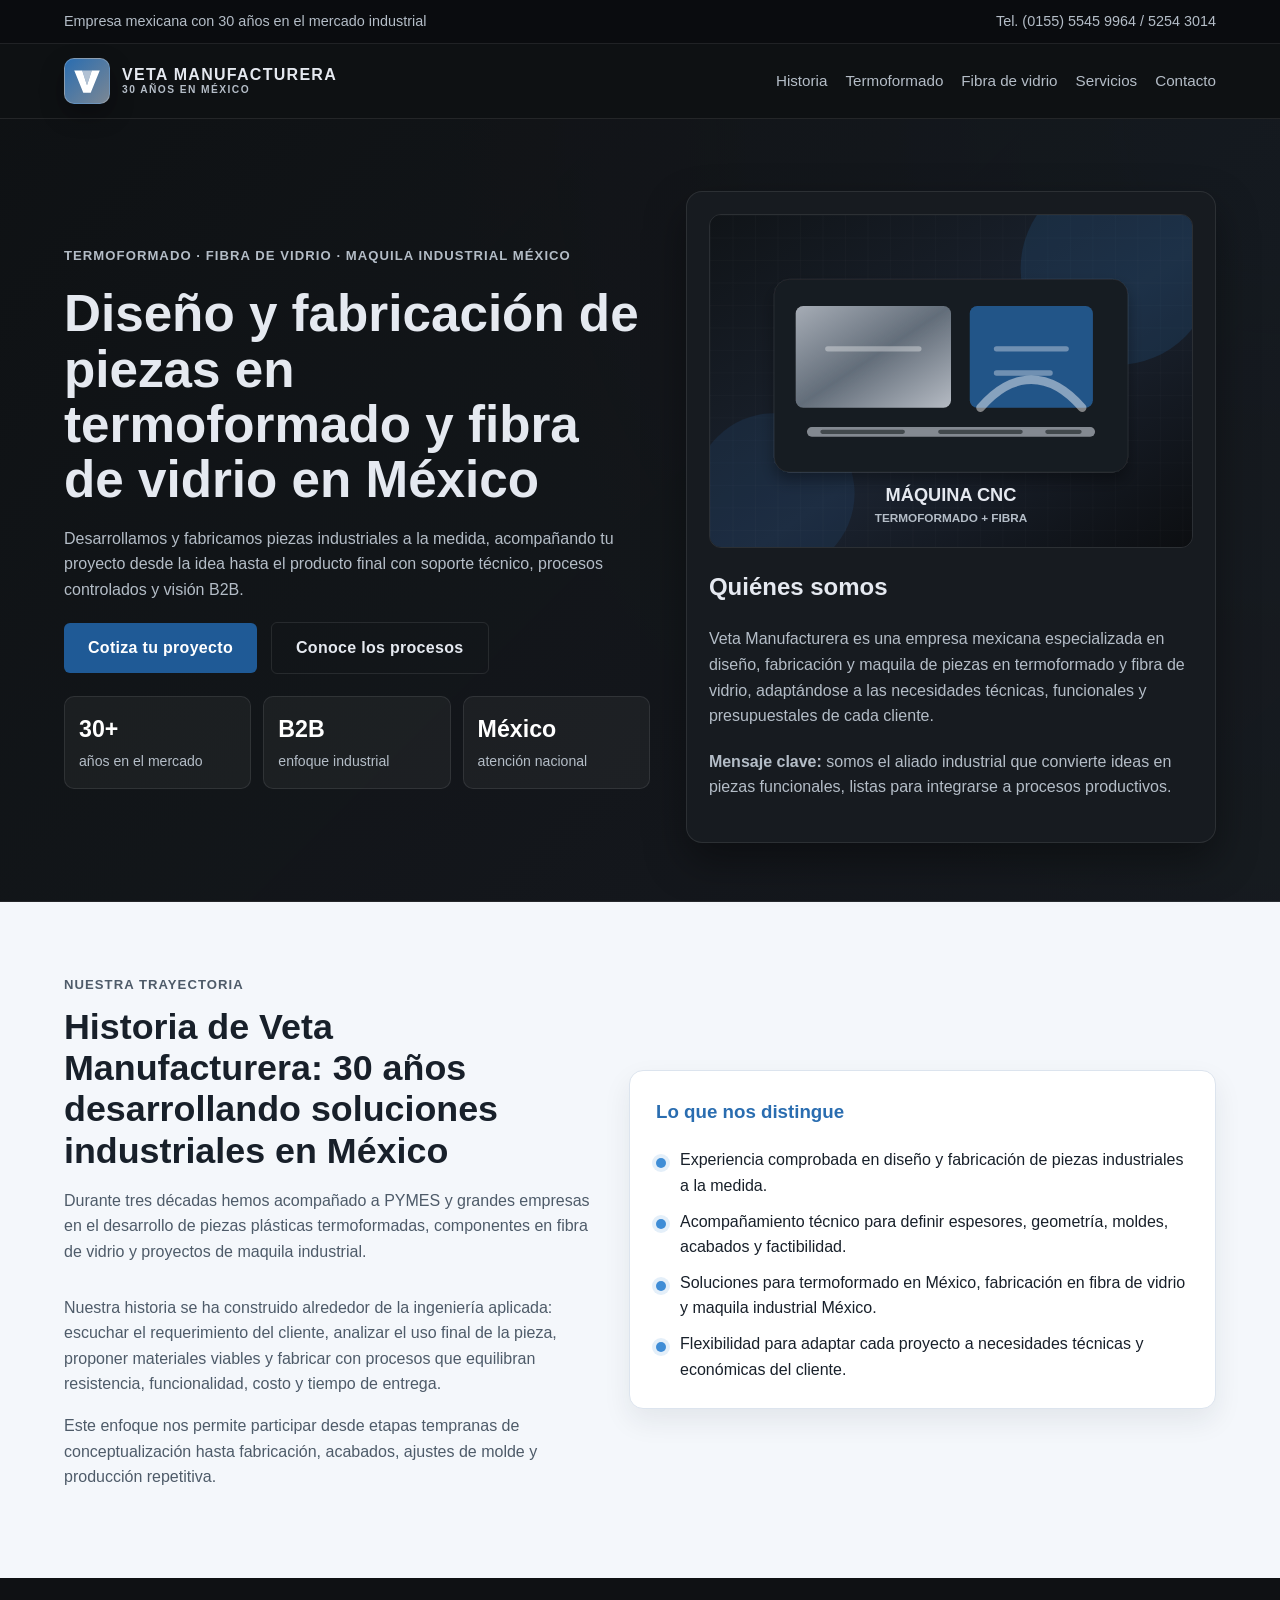
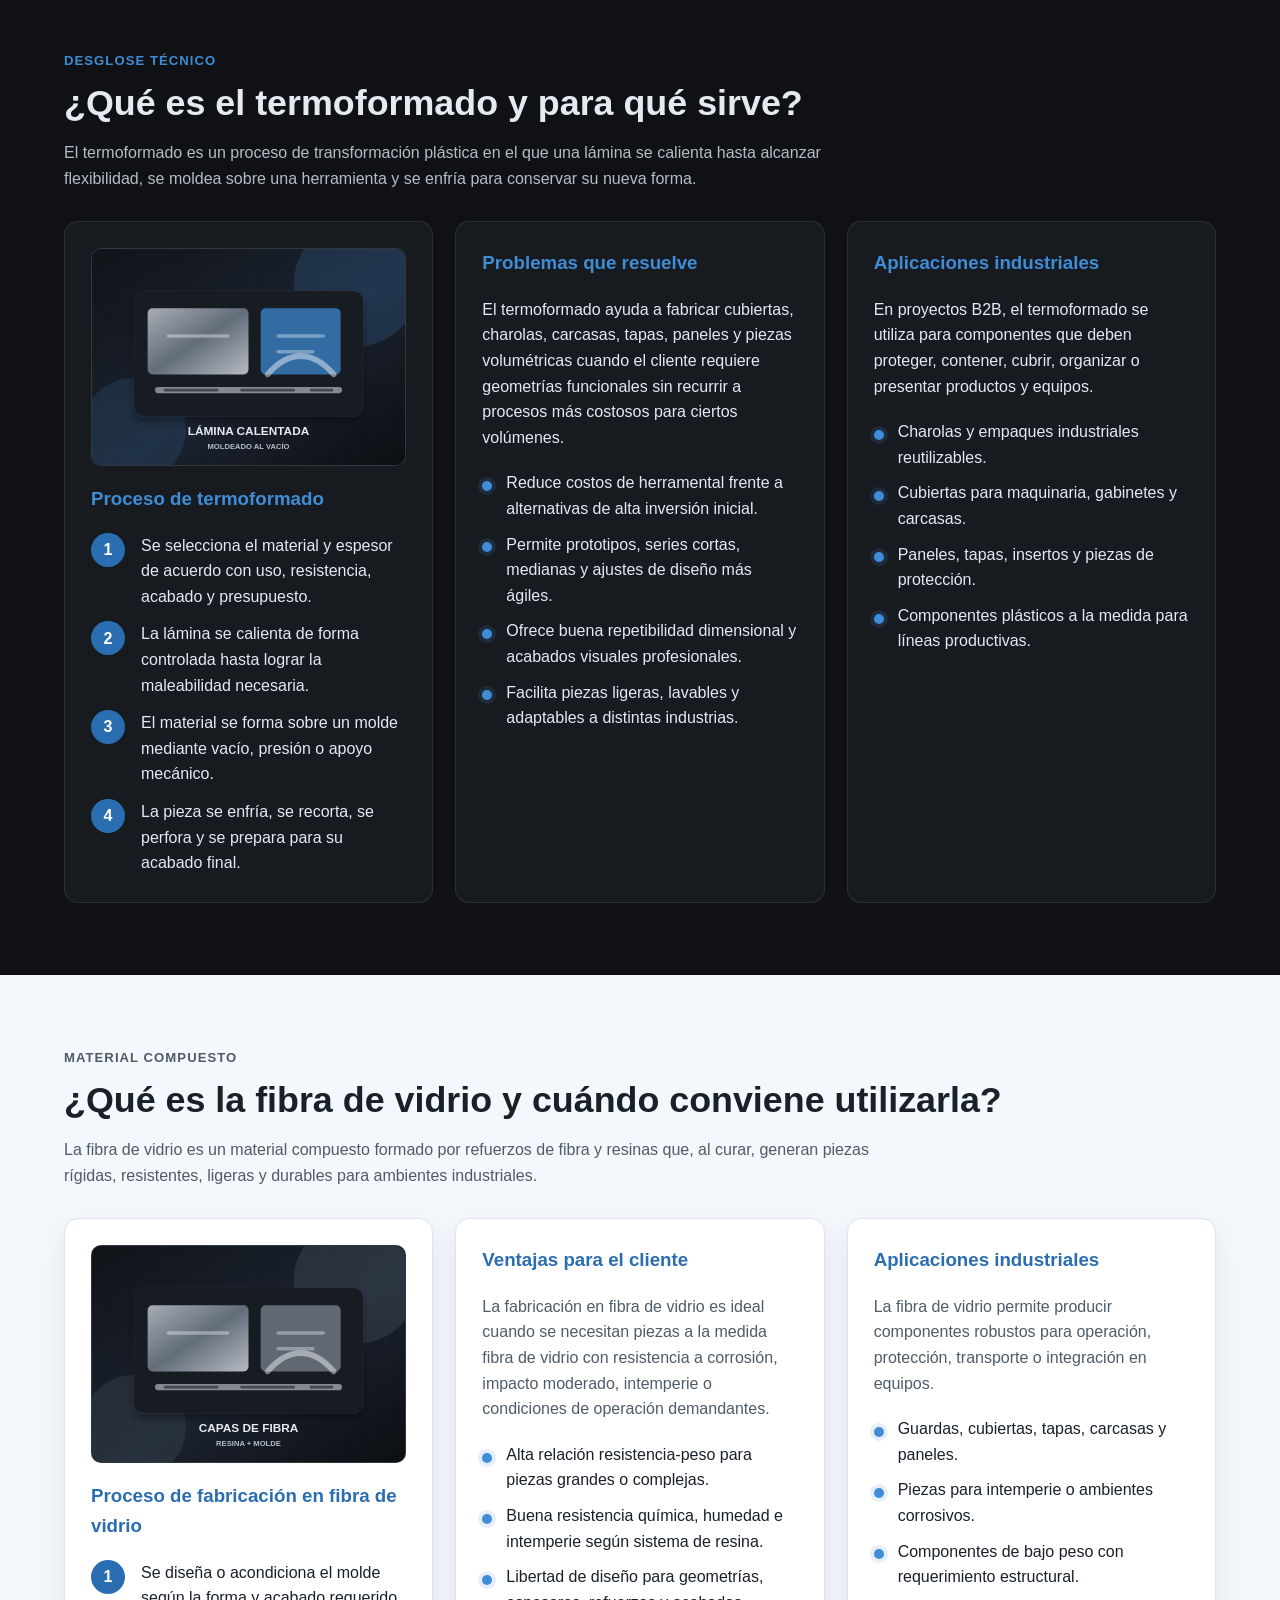
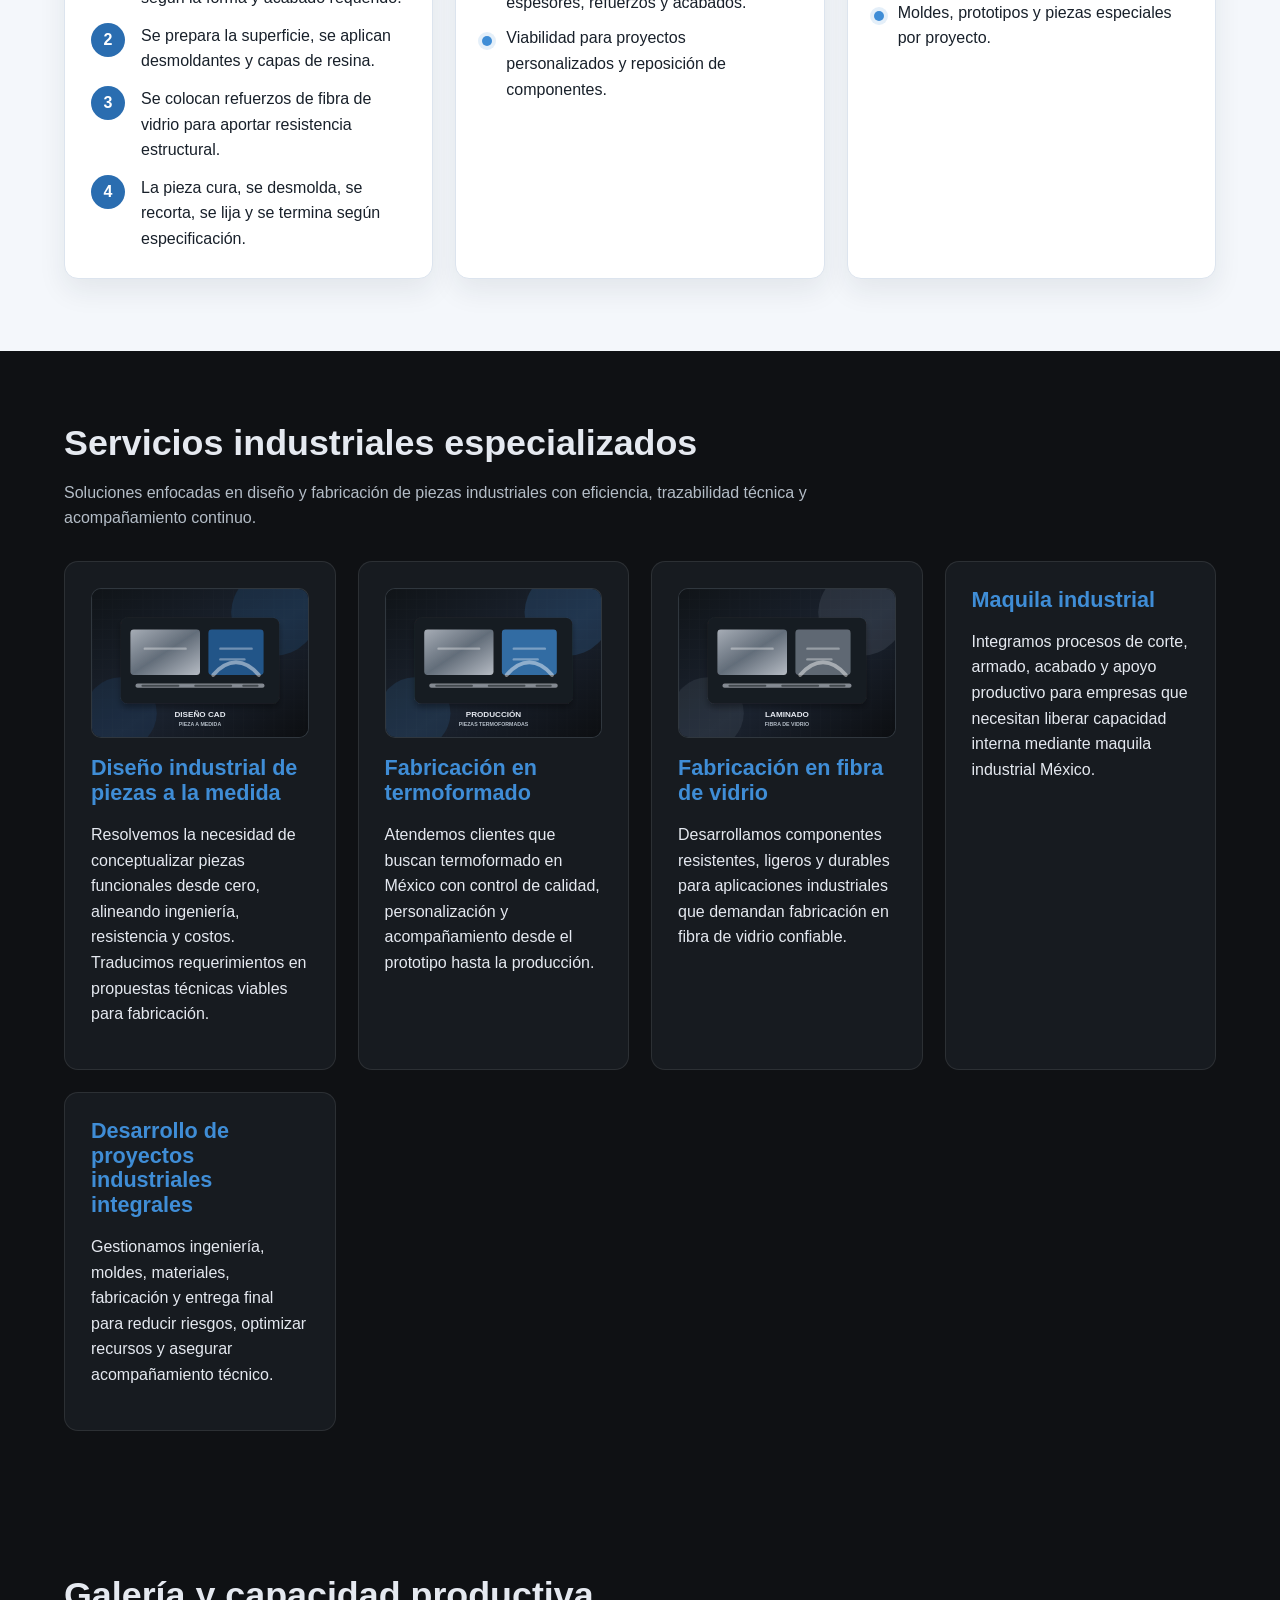
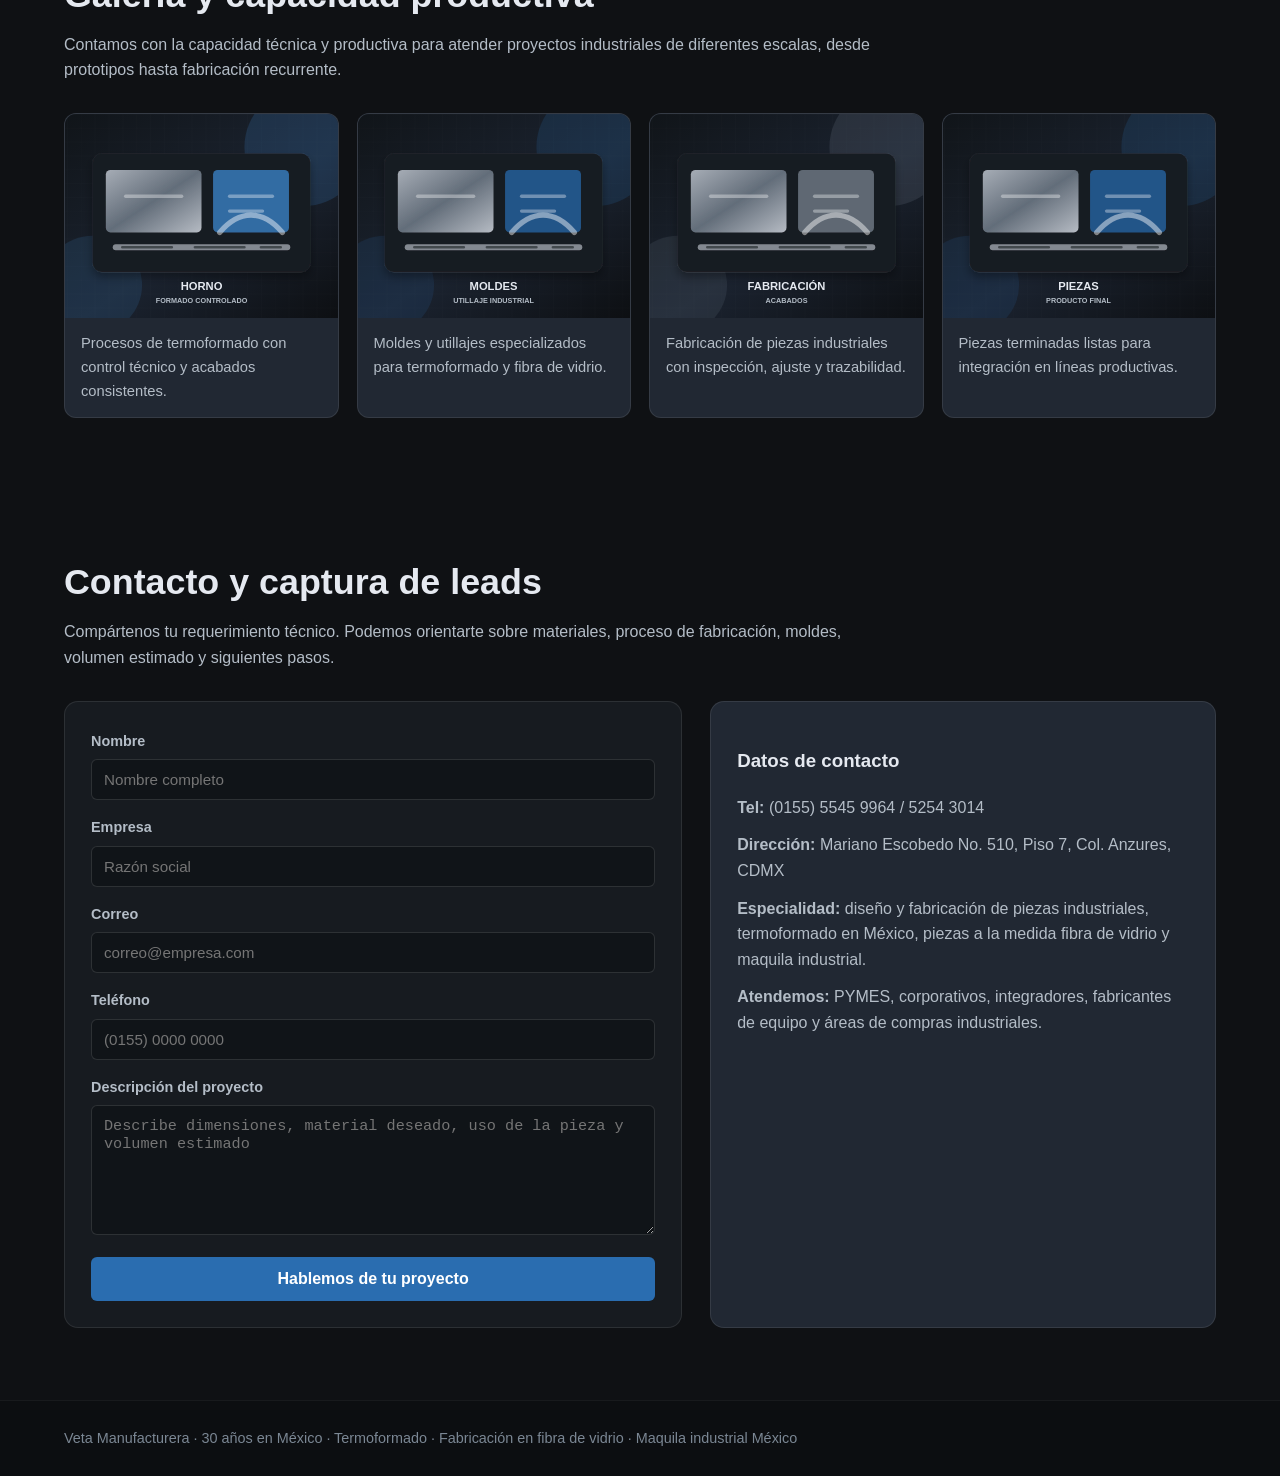
==== commit 497302b6: "Move uploads to private admin page" ====
--- a/index.html
+++ b/index.html
@@ -426,74 +426,11 @@
 
 
 
-    .upload-panel {
-      background: var(--surface);
-      border: 1px solid var(--line);
-      border-radius: 16px;
-      padding: 26px;
-      display: grid;
-      gap: 20px;
-      grid-template-columns: minmax(0, 0.95fr) minmax(280px, 1.05fr);
-      align-items: start;
-    }
-
-    .upload-box {
-      border: 1px dashed rgba(63, 141, 214, 0.72);
-      border-radius: 14px;
-      padding: 22px;
-      background: rgba(63, 141, 214, 0.08);
-    }
-
-    .upload-box input[type="file"] {
-      background: #fff;
-      color: #17202a;
-      border: 0;
-      cursor: pointer;
-    }
-
-    .path-list {
-      background: #101418;
-      border: 1px solid var(--line);
-      border-radius: 10px;
-      color: var(--muted);
-      list-style: none;
-      margin: 16px 0 0;
-      padding: 16px;
-    }
-
-    .path-list code {
-      color: #fff;
-      font-weight: 700;
-      word-break: break-all;
-    }
-
-    .preview-grid {
-      display: grid;
-      gap: 12px;
-      grid-template-columns: repeat(auto-fit, minmax(130px, 1fr));
-      margin-top: 14px;
-    }
-
-    .preview-grid img {
-      width: 100%;
-      aspect-ratio: 4 / 3;
-      object-fit: cover;
-      border-radius: 10px;
-      border: 1px solid var(--line);
-      background: #101418;
-    }
-
-    .upload-note {
-      color: var(--muted);
-      font-size: 0.94rem;
-      margin: 0;
-    }
 
     @media (max-width: 860px) {
       .hero,
       .split,
-      .contact-wrapper,
-      .upload-panel { grid-template-columns: 1fr; }
+      .contact-wrapper { grid-template-columns: 1fr; }
       .hero-card { order: -1; }
       .metrics { grid-template-columns: 1fr; }
       section { padding: 56px 0; }
@@ -529,7 +466,6 @@
         <a href="#termoformado">Termoformado</a>
         <a href="#fibra">Fibra de vidrio</a>
         <a href="#servicios">Servicios</a>
-        <a href="#subir-fotos">Subir fotos</a>
         <a href="#contacto">Contacto</a>
       </div>
     </div>
@@ -720,33 +656,6 @@
     </section>
 
 
-
-    <section id="subir-fotos" class="light-section">
-      <div class="container">
-        <p class="eyebrow">Administración de imágenes</p>
-        <h2>Acceso para cargar fotografías y logotipo</h2>
-        <p class="subtitle">Esta página es estática; por seguridad, el botón permite previsualizar las fotografías antes de publicarlas. Para que queden visibles en el sitio, súbelas al hosting en las rutas indicadas.</p>
-        <div class="upload-panel">
-          <div class="upload-box">
-            <h3>Previsualizar fotografías antes de subirlas</h3>
-            <p class="upload-note">Selecciona imágenes desde tu computadora para revisar cómo se verán. Este control no guarda archivos en el servidor; sólo sirve como vista previa local.</p>
-            <label for="photoUpload">Seleccionar fotografías</label>
-            <input id="photoUpload" type="file" accept="image/*" multiple />
-            <div id="photoPreview" class="preview-grid" aria-live="polite"></div>
-          </div>
-          <div>
-            <h3>¿Dónde guardar los archivos?</h3>
-            <p>Para que el sitio los encuentre, sube los archivos con estos nombres y rutas dentro de tu hosting:</p>
-            <ul class="path-list">
-              <li><strong>Logotipo:</strong> <code>public/htlm/LOGOTIPO.jpg</code></li>
-              <li><strong>Fotos de procesos:</strong> <code>public/htlm/fotografias/foto-1.jpg</code>, <code>foto-2.jpg</code>, <code>foto-3.jpg</code></li>
-              <li><strong>Fotos de piezas terminadas:</strong> <code>public/htlm/fotografias/pieza-1.jpg</code>, <code>pieza-2.jpg</code></li>
-            </ul>
-            <p class="upload-note">Nota: respeté la carpeta que indicaste como <strong>public/htlm</strong>. Si en tu servidor la carpeta correcta es <strong>public/html</strong>, cambia la ruta en el HTML o guarda los archivos en esa carpeta exacta.</p>
-          </div>
-        </div>
-      </div>
-    </section>
 
     <section id="contacto">
       <div class="container">
@@ -793,24 +702,5 @@
       <p>Veta Manufacturera · 30 años en México · Termoformado · Fabricación en fibra de vidrio · Maquila industrial México</p>
     </div>
   </footer>
-
-  <script>
-    const photoUpload = document.getElementById('photoUpload');
-    const photoPreview = document.getElementById('photoPreview');
-
-    if (photoUpload && photoPreview) {
-      photoUpload.addEventListener('change', () => {
-        photoPreview.innerHTML = '';
-        Array.from(photoUpload.files).forEach((file) => {
-          if (!file.type.startsWith('image/')) return;
-          const image = document.createElement('img');
-          image.alt = `Vista previa de ${file.name}`;
-          image.src = URL.createObjectURL(file);
-          image.onload = () => URL.revokeObjectURL(image.src);
-          photoPreview.appendChild(image);
-        });
-      });
-    }
-  </script>
 </body>
 </html>
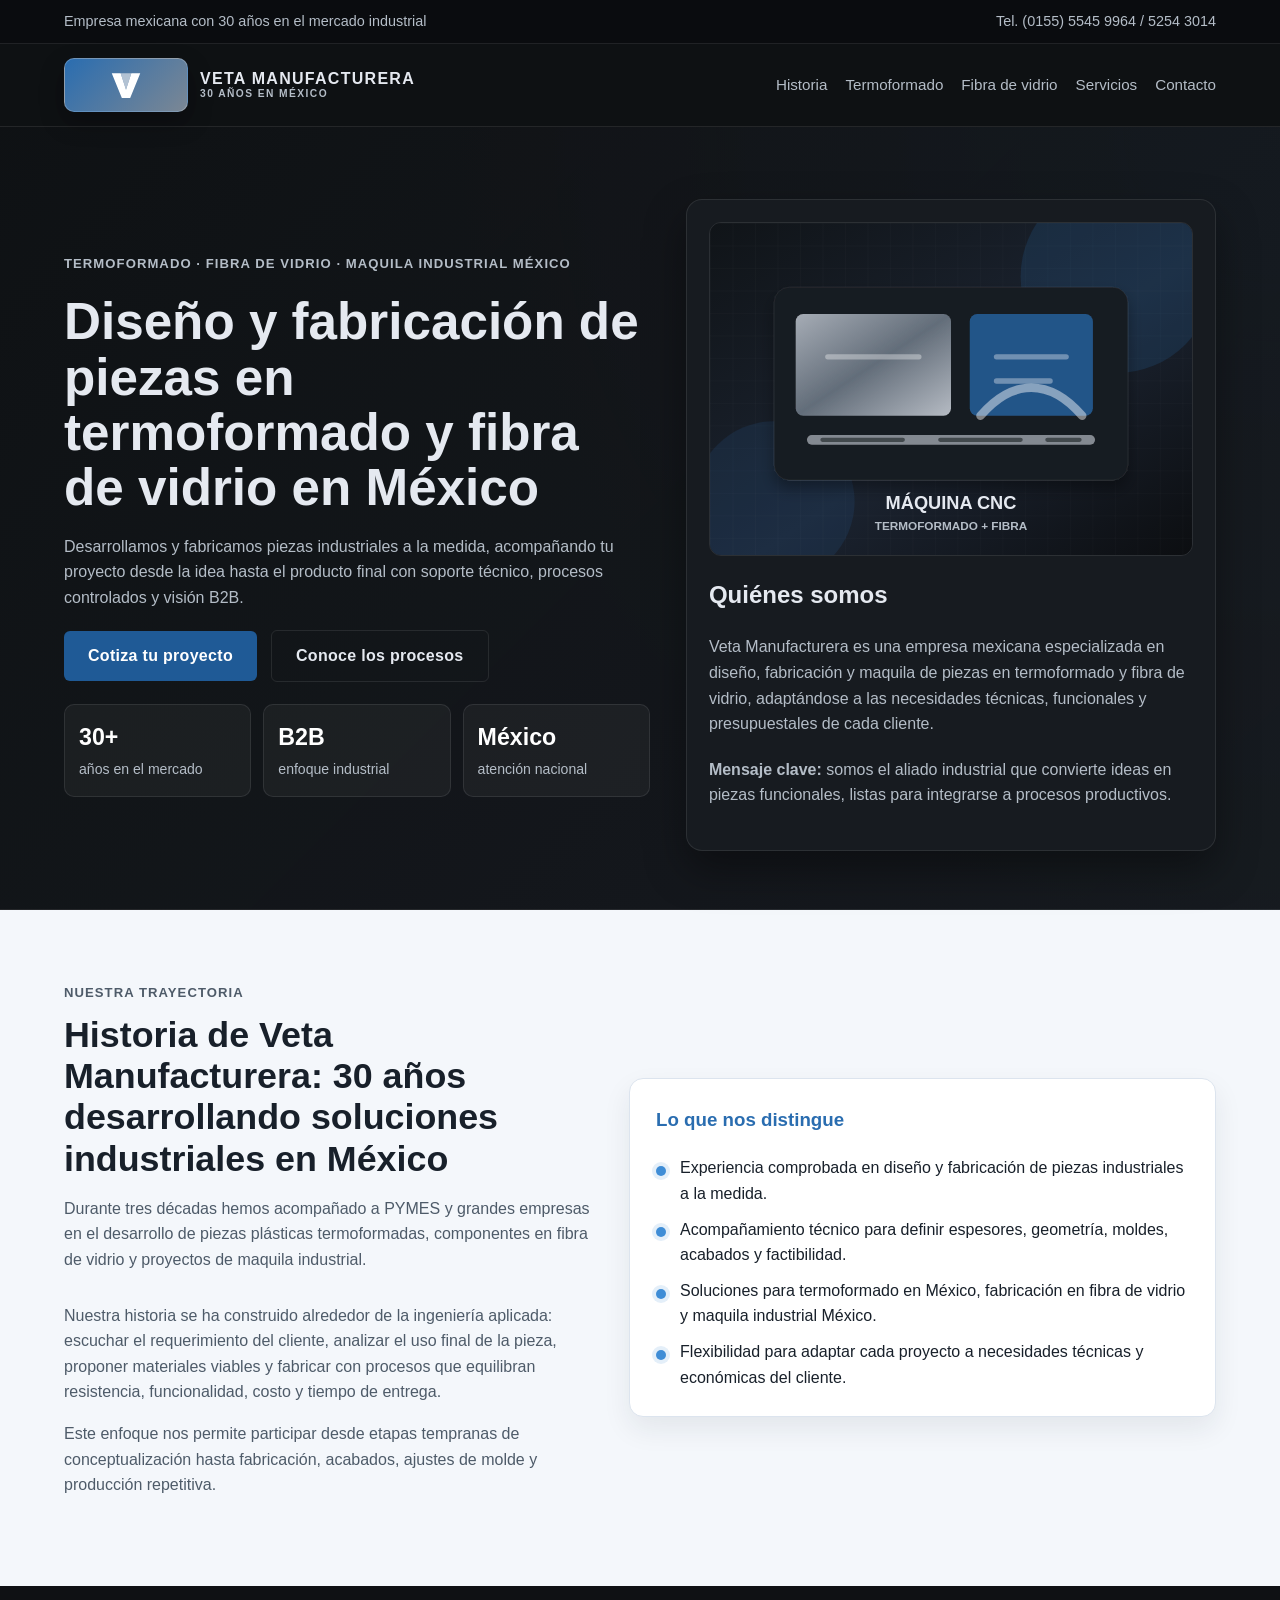
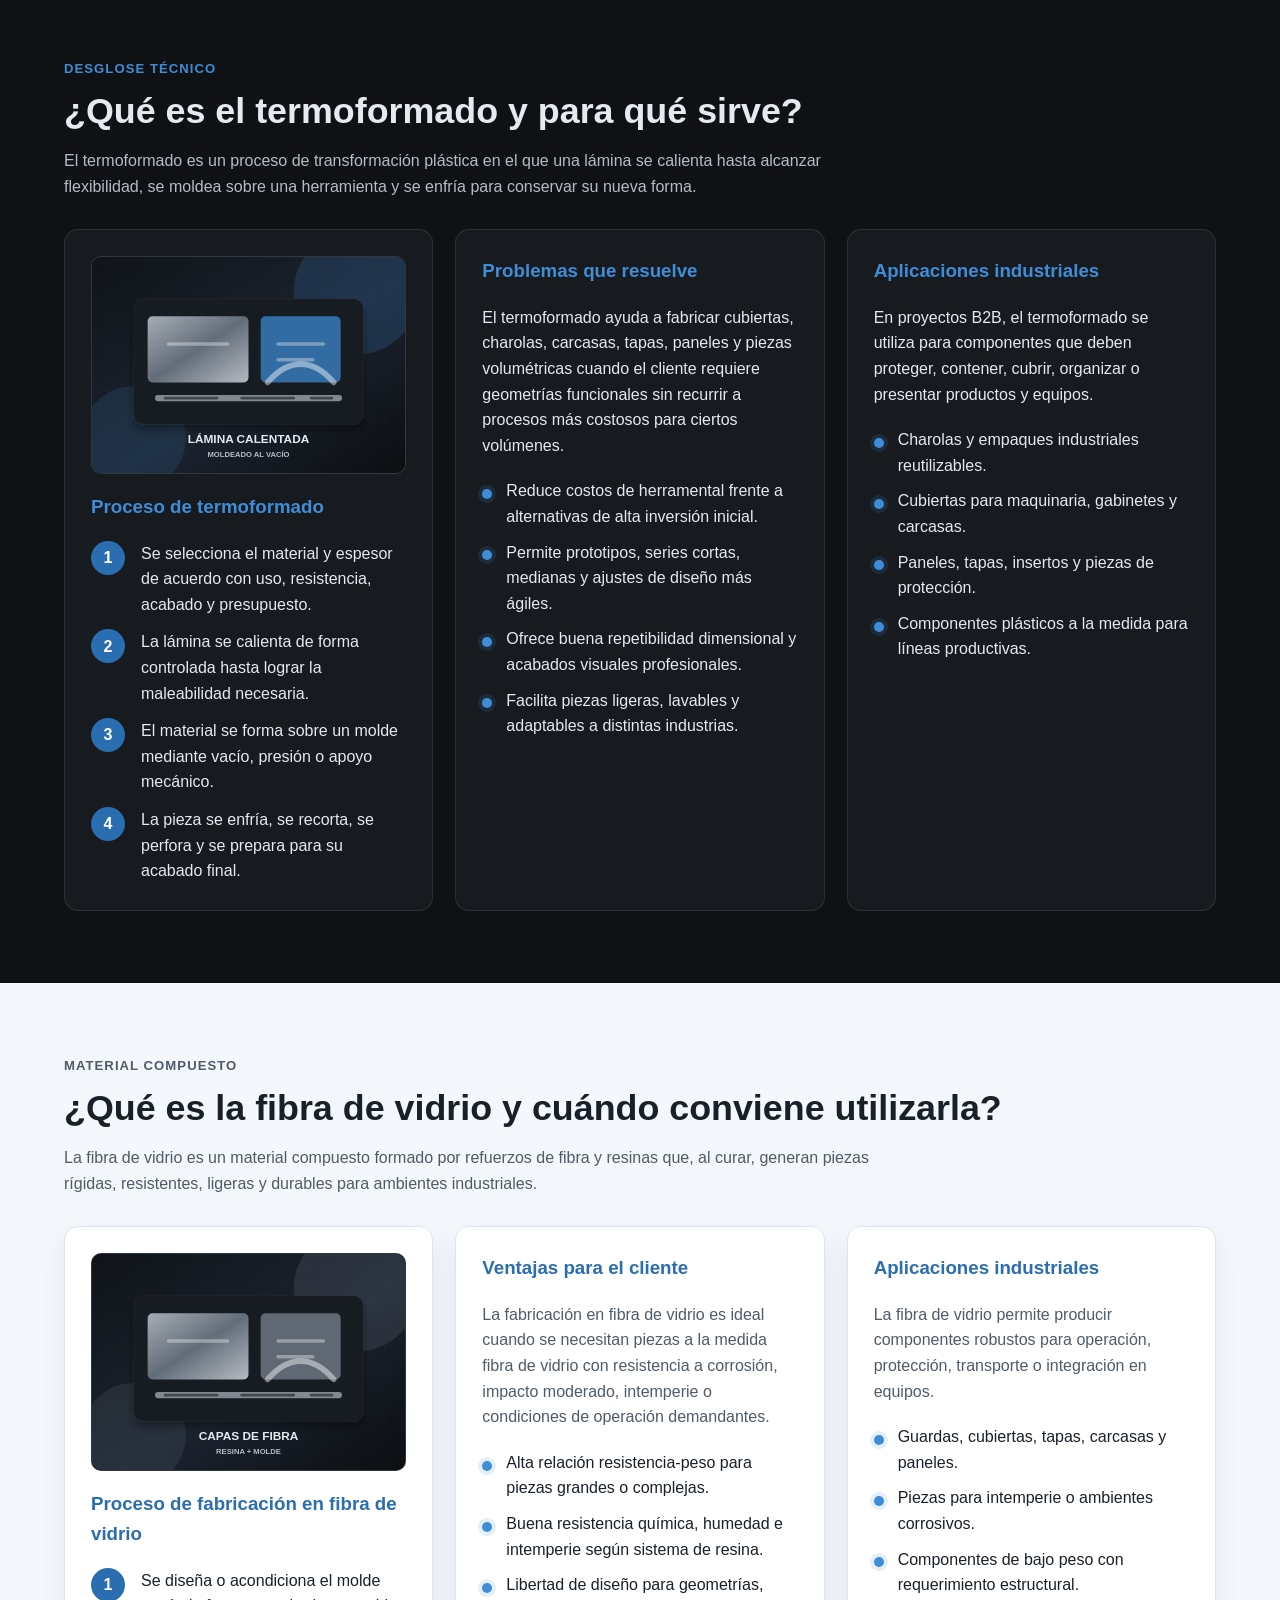
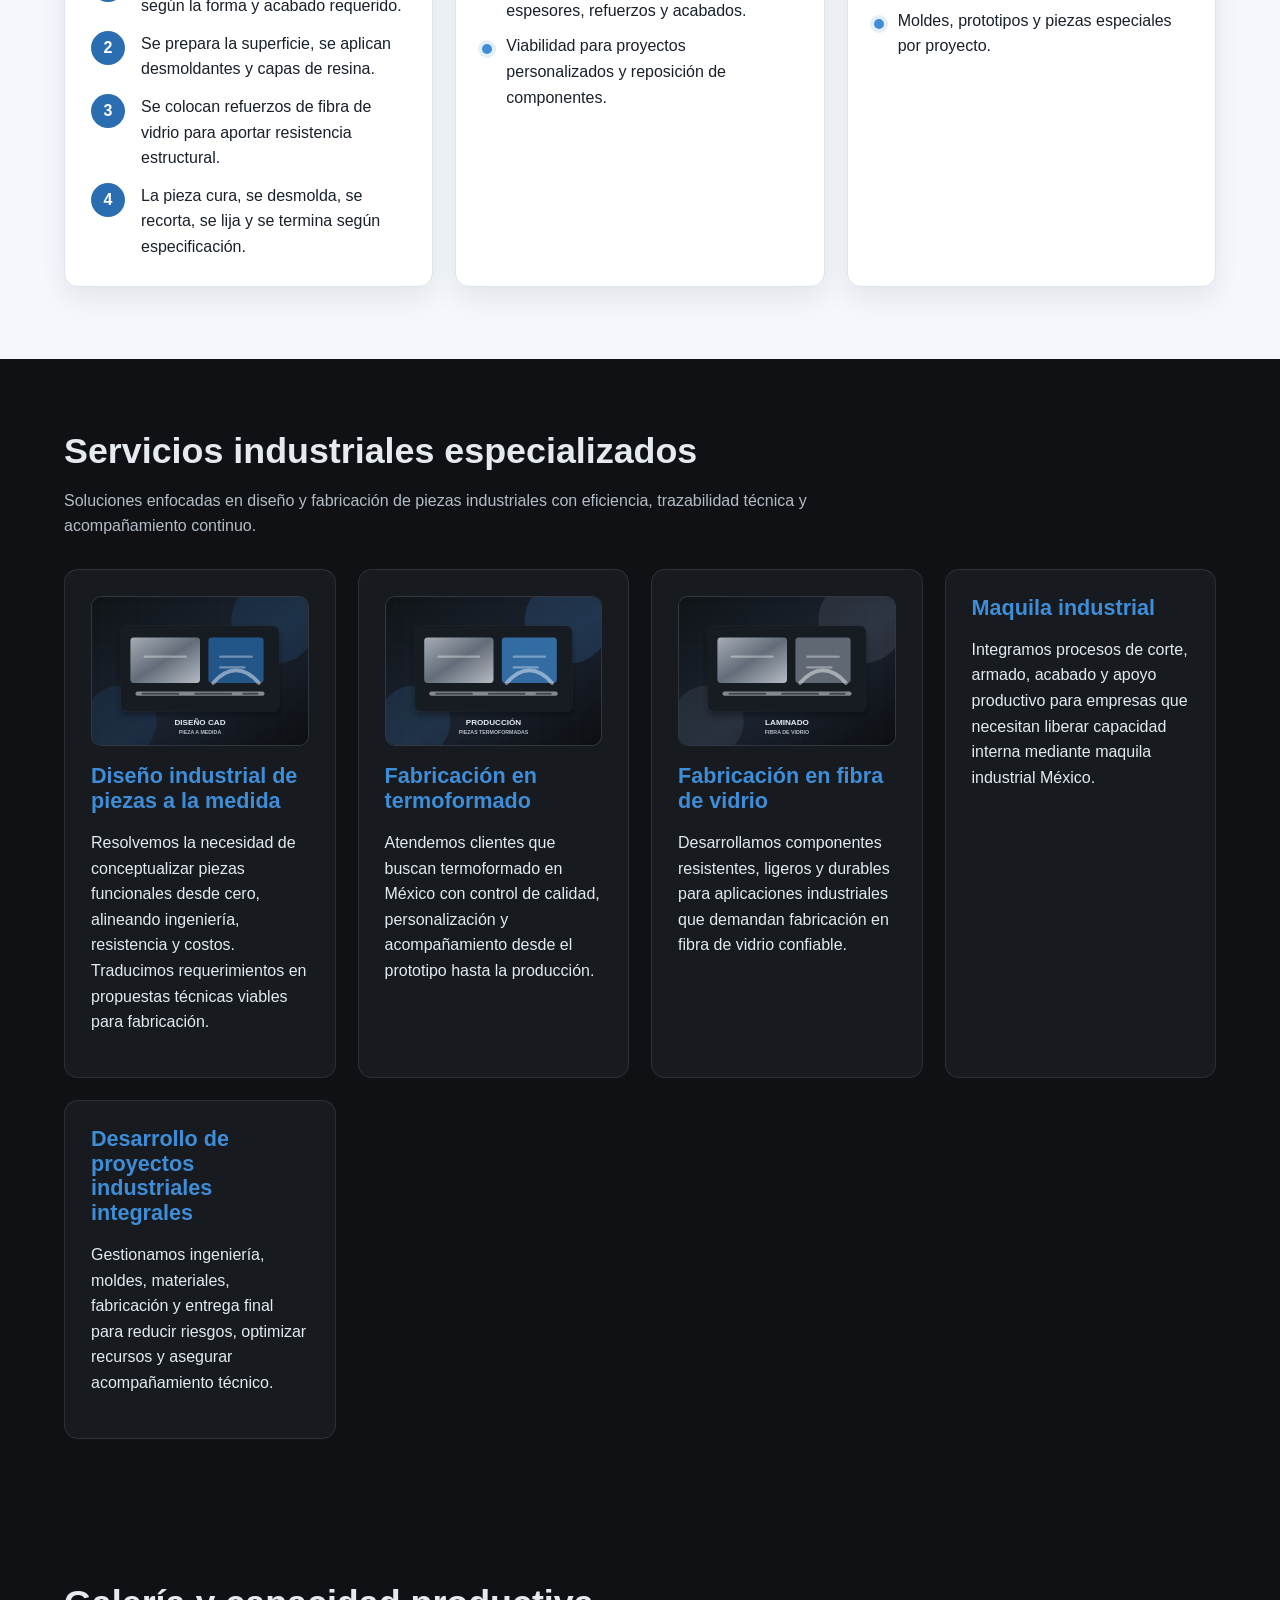
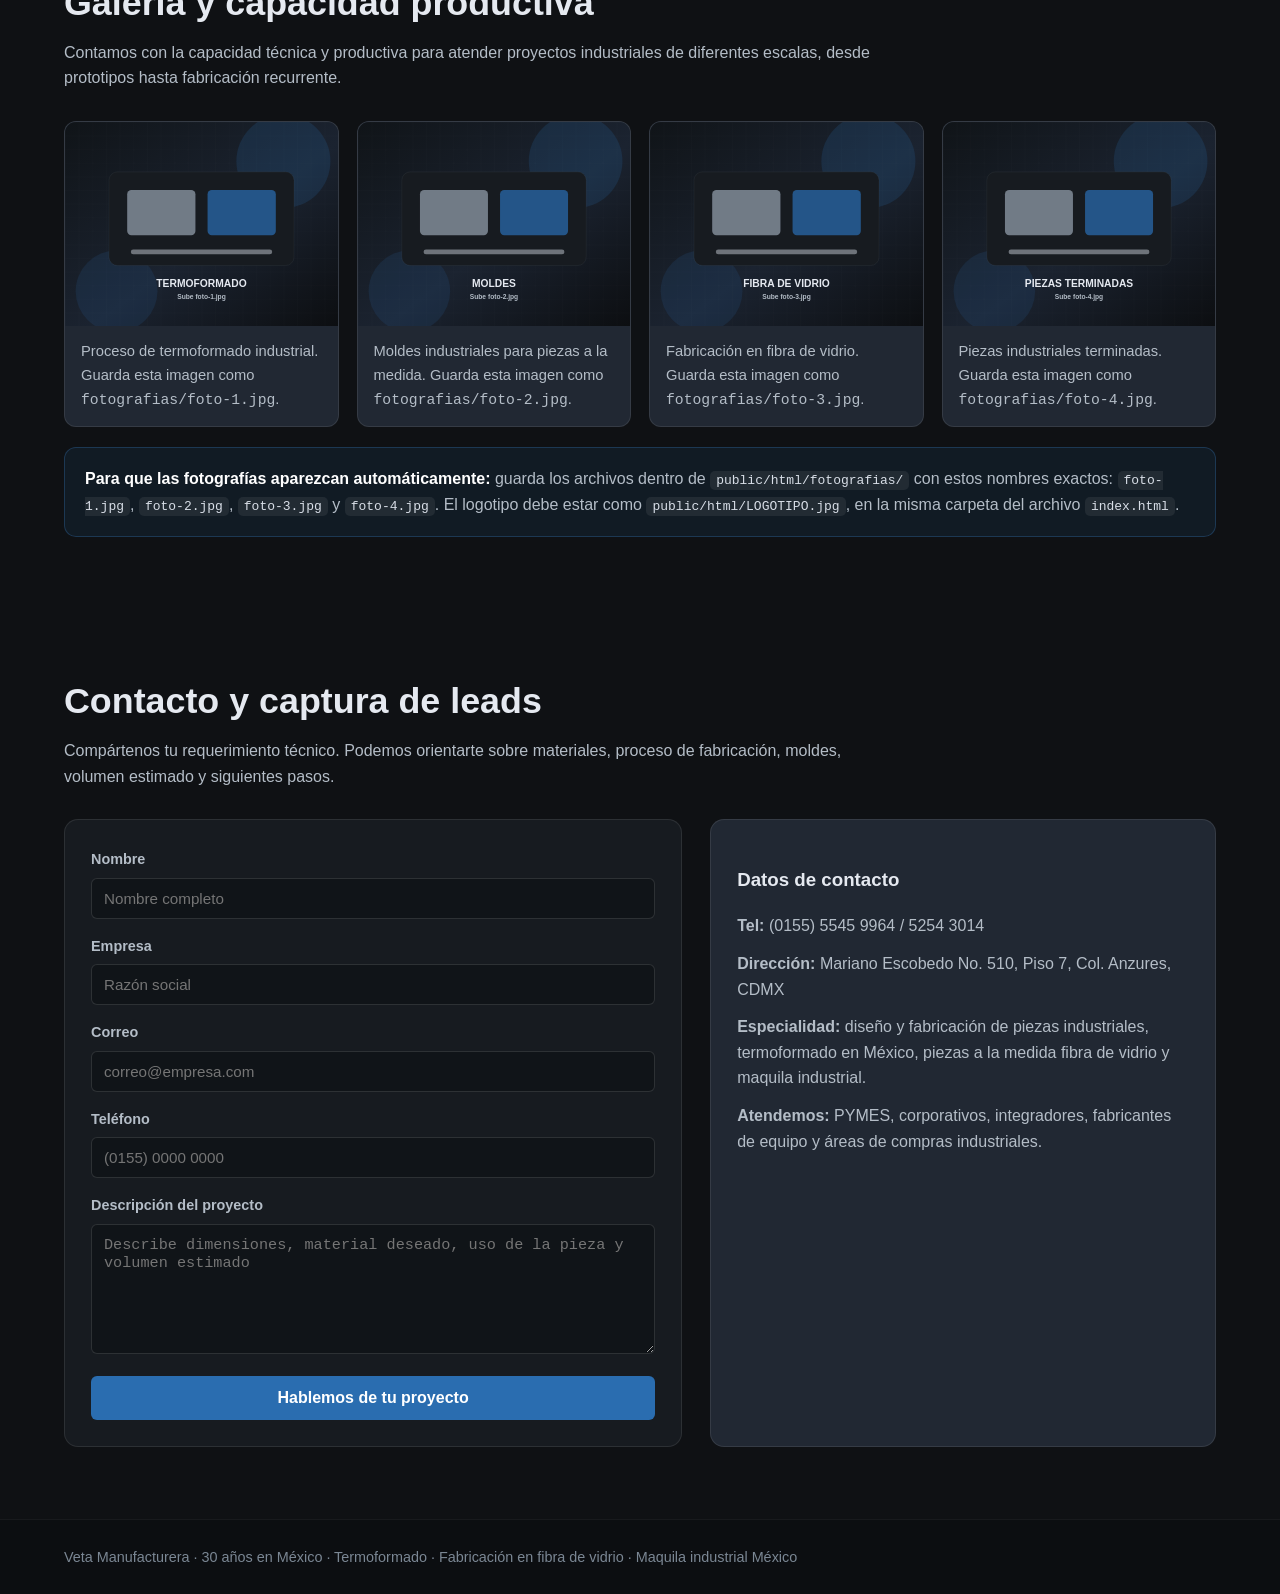
==== commit b78155c3: "Fix logo and gallery image paths" ====
--- a/index.html
+++ b/index.html
@@ -81,8 +81,8 @@
     .logo-mark {
       display: inline-grid;
       place-items: center;
-      width: 46px;
-      height: 46px;
+      width: 124px;
+      height: 54px;
       border-radius: 10px;
       background: linear-gradient(135deg, #2a6db0, #7b8794);
       border: 1px solid rgba(255, 255, 255, 0.22);
@@ -100,8 +100,8 @@
     }
 
     .logo-mark svg {
-      width: 34px;
-      height: 34px;
+      width: 38px;
+      height: 38px;
     }
 
     .logo-fallback {
@@ -109,6 +109,7 @@
     }
 
     .brand-text {
+      min-width: 0;
       display: grid;
       gap: 1px;
       line-height: 1.05;
@@ -372,6 +373,23 @@
       color: var(--muted);
     }
 
+    .asset-note {
+      margin-top: 20px;
+      padding: 18px 20px;
+      border: 1px solid rgba(63, 141, 214, 0.26);
+      border-radius: 12px;
+      background: rgba(42, 109, 176, 0.11);
+      color: var(--muted);
+    }
+
+    .asset-note strong { color: #fff; }
+    .asset-note code {
+      color: #d8dee7;
+      background: rgba(255, 255, 255, 0.07);
+      padding: 2px 6px;
+      border-radius: 5px;
+    }
+
     .contact-wrapper {
       display: grid;
       gap: 28px;
@@ -448,9 +466,9 @@
   <nav aria-label="Navegación principal">
     <div class="container">
       <a class="brand" href="#inicio" aria-label="Veta Manufacturera - inicio">
-        <!-- LOGOTIPO: guarda el archivo oficial exactamente en public/htlm/LOGOTIPO.jpg para que se muestre aquí. -->
+        <!-- LOGOTIPO: guarda el archivo oficial como LOGOTIPO.jpg en la misma carpeta donde está este index.html (public/html). -->
         <span class="logo-mark" aria-hidden="true">
-          <img src="public/htlm/LOGOTIPO.jpg" alt="" onerror="this.style.display='none'; this.nextElementSibling.style.display='block';" />
+          <img src="LOGOTIPO.jpg" alt="" onerror="this.onerror=function(){this.style.display='none'; this.nextElementSibling.style.display='block';}; this.src='public/html/LOGOTIPO.jpg';" />
           <svg class="logo-fallback" viewBox="0 0 64 64" role="img" aria-label="Logotipo provisional Veta Manufacturera">
             <path d="M8 12h15l9 28 9-28h15L39 54H25L8 12Z" fill="#ffffff"/>
             <path d="M32 40 23 12h18L32 40Z" fill="#d8dee7" opacity="0.72"/>
@@ -636,21 +654,24 @@
         <p class="subtitle">Contamos con la capacidad técnica y productiva para atender proyectos industriales de diferentes escalas, desde prototipos hasta fabricación recurrente.</p>
         <div class="gallery">
           <figure>
-            <img alt="Proceso de termoformado industrial" src="data:image/svg+xml,%3Csvg%20xmlns=%22http://www.w3.org/2000/svg%22%20width=%22900%22%20height=%22620%22%20viewBox=%220%200%20900%20620%22%20role=%22img%22%20aria-labelledby=%22title%20desc%22%3E%0A%20%20%3Ctitle%3EGaler%C3%ADa%20termoformado%3C/title%3E%0A%20%20%3Cdesc%3EIlustraci%C3%B3n%20industrial%20de%20Galer%C3%ADa%20termoformado%20para%20Veta%20Manufacturera.%3C/desc%3E%0A%20%20%3Cdefs%3E%0A%20%20%20%20%3ClinearGradient%20id=%22bg%22%20x1=%220%22%20y1=%220%22%20x2=%221%22%20y2=%221%22%3E%0A%20%20%20%20%20%20%3Cstop%20offset=%220%22%20stop-color=%22%23101418%22/%3E%0A%20%20%20%20%20%20%3Cstop%20offset=%220.55%22%20stop-color=%22%231b2330%22/%3E%0A%20%20%20%20%20%20%3Cstop%20offset=%221%22%20stop-color=%22%230c0e11%22/%3E%0A%20%20%20%20%3C/linearGradient%3E%0A%20%20%20%20%3ClinearGradient%20id=%22metal%22%20x1=%220%22%20y1=%220%22%20x2=%221%22%20y2=%221%22%3E%0A%20%20%20%20%20%20%3Cstop%20offset=%220%22%20stop-color=%22%23c5ccd6%22/%3E%0A%20%20%20%20%20%20%3Cstop%20offset=%220.5%22%20stop-color=%22%23737f8d%22/%3E%0A%20%20%20%20%20%20%3Cstop%20offset=%221%22%20stop-color=%22%23d8dee7%22/%3E%0A%20%20%20%20%3C/linearGradient%3E%0A%20%20%20%20%3Cpattern%20id=%22grid%22%20width=%2242%22%20height=%2242%22%20patternUnits=%22userSpaceOnUse%22%3E%0A%20%20%20%20%20%20%3Cpath%20d=%22M42%200H0V42%22%20fill=%22none%22%20stroke=%22%23ffffff%22%20stroke-opacity=%220.055%22%20stroke-width=%221%22/%3E%0A%20%20%20%20%3C/pattern%3E%0A%20%20%20%20%3Cfilter%20id=%22shadow%22%20x=%22-20%%22%20y=%22-20%%22%20width=%22140%%22%20height=%22140%%22%3E%0A%20%20%20%20%20%20%3CfeDropShadow%20dx=%220%22%20dy=%2216%22%20stdDeviation=%2214%22%20flood-color=%22%23000%22%20flood-opacity=%220.35%22/%3E%0A%20%20%20%20%3C/filter%3E%0A%20%20%3C/defs%3E%0A%20%20%3Crect%20width=%22900%22%20height=%22620%22%20fill=%22url(%23bg)%22/%3E%0A%20%20%3Crect%20width=%22900%22%20height=%22620%22%20fill=%22url(%23grid)%22/%3E%0A%20%20%3Ccircle%20cx=%22760%22%20cy=%22100%22%20r=%22180%22%20fill=%22%233f8dd6%22%20opacity=%220.18%22/%3E%0A%20%20%3Ccircle%20cx=%22120%22%20cy=%22520%22%20r=%22150%22%20fill=%22%233f8dd6%22%20opacity=%220.14%22/%3E%0A%20%20%3Cg%20filter=%22url(%23shadow)%22%3E%0A%20%20%20%20%3Crect%20x=%22120%22%20y=%22120%22%20width=%22660%22%20height=%22360%22%20rx=%2228%22%20fill=%22%23171b20%22%20stroke=%22%23ffffff%22%20stroke-opacity=%220.12%22/%3E%0A%20%20%20%20%3Crect%20x=%22160%22%20y=%22170%22%20width=%22290%22%20height=%22190%22%20rx=%2214%22%20fill=%22url(%23metal)%22%20opacity=%220.82%22/%3E%0A%20%20%20%20%3Crect%20x=%22485%22%20y=%22170%22%20width=%22230%22%20height=%22190%22%20rx=%2214%22%20fill=%22%233f8dd6%22%20opacity=%220.72%22/%3E%0A%20%20%20%20%3Cpath%20d=%22M190%20405H710%22%20stroke=%22%23dce4ee%22%20stroke-opacity=%220.55%22%20stroke-width=%2218%22%20stroke-linecap=%22round%22/%3E%0A%20%20%20%20%3Cpath%20d=%22M210%20405H360M430%20405H580M630%20405H690%22%20stroke=%22%23101418%22%20stroke-opacity=%220.55%22%20stroke-width=%228%22%20stroke-linecap=%22round%22/%3E%0A%20%20%20%20%3Cg%20stroke=%22%23ffffff%22%20stroke-opacity=%220.35%22%20stroke-width=%2210%22%20fill=%22none%22%20stroke-linecap=%22round%22%3E%0A%20%20%20%20%20%20%3Cpath%20d=%22M220%20250h170%22/%3E%0A%20%20%20%20%20%20%3Cpath%20d=%22M535%20250h130%22/%3E%0A%20%20%20%20%20%20%3Cpath%20d=%22M535%20295h100%22/%3E%0A%20%20%20%20%3C/g%3E%0A%20%20%20%20%3Cpath%20d=%22M505%20360c60-70%20130-70%20190%200%22%20fill=%22none%22%20stroke=%22%23ffffff%22%20stroke-opacity=%220.45%22%20stroke-width=%2216%22%20stroke-linecap=%22round%22/%3E%0A%20%20%3C/g%3E%0A%20%20%3Ctext%20x=%22450%22%20y=%22535%22%20fill=%22%23e5e9f0%22%20font-family=%22Segoe%20UI,%20Arial,%20sans-serif%22%20font-size=%2234%22%20font-weight=%22800%22%20text-anchor=%22middle%22%3EHORNO%3C/text%3E%0A%20%20%3Ctext%20x=%22450%22%20y=%22574%22%20fill=%22%23b4bdc7%22%20font-family=%22Segoe%20UI,%20Arial,%20sans-serif%22%20font-size=%2222%22%20font-weight=%22600%22%20text-anchor=%22middle%22%3EFORMADO%20CONTROLADO%3C/text%3E%0A%3C/svg%3E%0A" />
-            <figcaption>Procesos de termoformado con control técnico y acabados consistentes.</figcaption>
+            <img alt="Proceso de termoformado industrial" src="fotografias/foto-1.jpg" onerror="this.onerror=null; this.src='data:image/svg+xml,%3Csvg%20xmlns%3D%22http%3A//www.w3.org/2000/svg%22%20width%3D%22900%22%20height%3D%22675%22%20viewBox%3D%220%200%20900%20675%22%20role%3D%22img%22%20aria-label%3D%22TERMOFORMADO%22%3E%0A%20%20%3Cdefs%3E%3ClinearGradient%20id%3D%22g%22%20x1%3D%220%22%20y1%3D%220%22%20x2%3D%221%22%20y2%3D%221%22%3E%3Cstop%20offset%3D%220%22%20stop-color%3D%22%23101418%22/%3E%3Cstop%20offset%3D%22.55%22%20stop-color%3D%22%231b2330%22/%3E%3Cstop%20offset%3D%221%22%20stop-color%3D%22%230c0e11%22/%3E%3C/linearGradient%3E%3Cpattern%20id%3D%22p%22%20width%3D%2245%22%20height%3D%2245%22%20patternUnits%3D%22userSpaceOnUse%22%3E%3Cpath%20d%3D%22M45%200H0v45%22%20fill%3D%22none%22%20stroke%3D%22%23fff%22%20stroke-opacity%3D%22.06%22/%3E%3C/pattern%3E%3C/defs%3E%0A%20%20%3Crect%20width%3D%22900%22%20height%3D%22675%22%20fill%3D%22url%28%23g%29%22/%3E%3Crect%20width%3D%22900%22%20height%3D%22675%22%20fill%3D%22url%28%23p%29%22/%3E%0A%20%20%3Ccircle%20cx%3D%22720%22%20cy%3D%22130%22%20r%3D%22155%22%20fill%3D%22%232a6db0%22%20opacity%3D%22.18%22/%3E%3Ccircle%20cx%3D%22170%22%20cy%3D%22560%22%20r%3D%22135%22%20fill%3D%22%232a6db0%22%20opacity%3D%22.14%22/%3E%0A%20%20%3Crect%20x%3D%22145%22%20y%3D%22165%22%20width%3D%22610%22%20height%3D%22310%22%20rx%3D%2228%22%20fill%3D%22%23171b20%22%20stroke%3D%22%23d8dee7%22%20stroke-opacity%3D%22.18%22/%3E%0A%20%20%3Crect%20x%3D%22205%22%20y%3D%22225%22%20width%3D%22225%22%20height%3D%22150%22%20rx%3D%2214%22%20fill%3D%22%238b96a3%22%20opacity%3D%22.78%22/%3E%3Crect%20x%3D%22470%22%20y%3D%22225%22%20width%3D%22225%22%20height%3D%22150%22%20rx%3D%2214%22%20fill%3D%22%232a6db0%22%20opacity%3D%22.72%22/%3E%0A%20%20%3Cpath%20d%3D%22M225%20430h450%22%20stroke%3D%22%23d8dee7%22%20stroke-opacity%3D%22.45%22%20stroke-width%3D%2216%22%20stroke-linecap%3D%22round%22/%3E%0A%20%20%3Ctext%20x%3D%22450%22%20y%3D%22545%22%20fill%3D%22%23e5e9f0%22%20font-family%3D%22Segoe%20UI%2CArial%2Csans-serif%22%20font-size%3D%2234%22%20font-weight%3D%22800%22%20text-anchor%3D%22middle%22%3ETERMOFORMADO%3C/text%3E%0A%20%20%3Ctext%20x%3D%22450%22%20y%3D%22586%22%20fill%3D%22%23b4bdc7%22%20font-family%3D%22Segoe%20UI%2CArial%2Csans-serif%22%20font-size%3D%2222%22%20font-weight%3D%22600%22%20text-anchor%3D%22middle%22%3ESube%20foto-1.jpg%3C/text%3E%0A%3C/svg%3E';" />
+            <figcaption>Proceso de termoformado industrial. Guarda esta imagen como <code>fotografias/foto-1.jpg</code>.</figcaption>
           </figure>
           <figure>
-            <img alt="Moldes industriales para fabricación" src="data:image/svg+xml,%3Csvg%20xmlns=%22http://www.w3.org/2000/svg%22%20width=%22900%22%20height=%22620%22%20viewBox=%220%200%20900%20620%22%20role=%22img%22%20aria-labelledby=%22title%20desc%22%3E%0A%20%20%3Ctitle%3EGaler%C3%ADa%20moldes%3C/title%3E%0A%20%20%3Cdesc%3EIlustraci%C3%B3n%20industrial%20de%20Galer%C3%ADa%20moldes%20para%20Veta%20Manufacturera.%3C/desc%3E%0A%20%20%3Cdefs%3E%0A%20%20%20%20%3ClinearGradient%20id=%22bg%22%20x1=%220%22%20y1=%220%22%20x2=%221%22%20y2=%221%22%3E%0A%20%20%20%20%20%20%3Cstop%20offset=%220%22%20stop-color=%22%23101418%22/%3E%0A%20%20%20%20%20%20%3Cstop%20offset=%220.55%22%20stop-color=%22%231b2330%22/%3E%0A%20%20%20%20%20%20%3Cstop%20offset=%221%22%20stop-color=%22%230c0e11%22/%3E%0A%20%20%20%20%3C/linearGradient%3E%0A%20%20%20%20%3ClinearGradient%20id=%22metal%22%20x1=%220%22%20y1=%220%22%20x2=%221%22%20y2=%221%22%3E%0A%20%20%20%20%20%20%3Cstop%20offset=%220%22%20stop-color=%22%23c5ccd6%22/%3E%0A%20%20%20%20%20%20%3Cstop%20offset=%220.5%22%20stop-color=%22%23737f8d%22/%3E%0A%20%20%20%20%20%20%3Cstop%20offset=%221%22%20stop-color=%22%23d8dee7%22/%3E%0A%20%20%20%20%3C/linearGradient%3E%0A%20%20%20%20%3Cpattern%20id=%22grid%22%20width=%2242%22%20height=%2242%22%20patternUnits=%22userSpaceOnUse%22%3E%0A%20%20%20%20%20%20%3Cpath%20d=%22M42%200H0V42%22%20fill=%22none%22%20stroke=%22%23ffffff%22%20stroke-opacity=%220.055%22%20stroke-width=%221%22/%3E%0A%20%20%20%20%3C/pattern%3E%0A%20%20%20%20%3Cfilter%20id=%22shadow%22%20x=%22-20%%22%20y=%22-20%%22%20width=%22140%%22%20height=%22140%%22%3E%0A%20%20%20%20%20%20%3CfeDropShadow%20dx=%220%22%20dy=%2216%22%20stdDeviation=%2214%22%20flood-color=%22%23000%22%20flood-opacity=%220.35%22/%3E%0A%20%20%20%20%3C/filter%3E%0A%20%20%3C/defs%3E%0A%20%20%3Crect%20width=%22900%22%20height=%22620%22%20fill=%22url(%23bg)%22/%3E%0A%20%20%3Crect%20width=%22900%22%20height=%22620%22%20fill=%22url(%23grid)%22/%3E%0A%20%20%3Ccircle%20cx=%22760%22%20cy=%22100%22%20r=%22180%22%20fill=%22%232a6db0%22%20opacity=%220.18%22/%3E%0A%20%20%3Ccircle%20cx=%22120%22%20cy=%22520%22%20r=%22150%22%20fill=%22%232a6db0%22%20opacity=%220.14%22/%3E%0A%20%20%3Cg%20filter=%22url(%23shadow)%22%3E%0A%20%20%20%20%3Crect%20x=%22120%22%20y=%22120%22%20width=%22660%22%20height=%22360%22%20rx=%2228%22%20fill=%22%23171b20%22%20stroke=%22%23ffffff%22%20stroke-opacity=%220.12%22/%3E%0A%20%20%20%20%3Crect%20x=%22160%22%20y=%22170%22%20width=%22290%22%20height=%22190%22%20rx=%2214%22%20fill=%22url(%23metal)%22%20opacity=%220.82%22/%3E%0A%20%20%20%20%3Crect%20x=%22485%22%20y=%22170%22%20width=%22230%22%20height=%22190%22%20rx=%2214%22%20fill=%22%232a6db0%22%20opacity=%220.72%22/%3E%0A%20%20%20%20%3Cpath%20d=%22M190%20405H710%22%20stroke=%22%23dce4ee%22%20stroke-opacity=%220.55%22%20stroke-width=%2218%22%20stroke-linecap=%22round%22/%3E%0A%20%20%20%20%3Cpath%20d=%22M210%20405H360M430%20405H580M630%20405H690%22%20stroke=%22%23101418%22%20stroke-opacity=%220.55%22%20stroke-width=%228%22%20stroke-linecap=%22round%22/%3E%0A%20%20%20%20%3Cg%20stroke=%22%23ffffff%22%20stroke-opacity=%220.35%22%20stroke-width=%2210%22%20fill=%22none%22%20stroke-linecap=%22round%22%3E%0A%20%20%20%20%20%20%3Cpath%20d=%22M220%20250h170%22/%3E%0A%20%20%20%20%20%20%3Cpath%20d=%22M535%20250h130%22/%3E%0A%20%20%20%20%20%20%3Cpath%20d=%22M535%20295h100%22/%3E%0A%20%20%20%20%3C/g%3E%0A%20%20%20%20%3Cpath%20d=%22M505%20360c60-70%20130-70%20190%200%22%20fill=%22none%22%20stroke=%22%23ffffff%22%20stroke-opacity=%220.45%22%20stroke-width=%2216%22%20stroke-linecap=%22round%22/%3E%0A%20%20%3C/g%3E%0A%20%20%3Ctext%20x=%22450%22%20y=%22535%22%20fill=%22%23e5e9f0%22%20font-family=%22Segoe%20UI,%20Arial,%20sans-serif%22%20font-size=%2234%22%20font-weight=%22800%22%20text-anchor=%22middle%22%3EMOLDES%3C/text%3E%0A%20%20%3Ctext%20x=%22450%22%20y=%22574%22%20fill=%22%23b4bdc7%22%20font-family=%22Segoe%20UI,%20Arial,%20sans-serif%22%20font-size=%2222%22%20font-weight=%22600%22%20text-anchor=%22middle%22%3EUTILLAJE%20INDUSTRIAL%3C/text%3E%0A%3C/svg%3E%0A" />
-            <figcaption>Moldes y utillajes especializados para termoformado y fibra de vidrio.</figcaption>
+            <img alt="Moldes industriales para piezas a la medida" src="fotografias/foto-2.jpg" onerror="this.onerror=null; this.src='data:image/svg+xml,%3Csvg%20xmlns%3D%22http%3A//www.w3.org/2000/svg%22%20width%3D%22900%22%20height%3D%22675%22%20viewBox%3D%220%200%20900%20675%22%20role%3D%22img%22%20aria-label%3D%22MOLDES%22%3E%0A%20%20%3Cdefs%3E%3ClinearGradient%20id%3D%22g%22%20x1%3D%220%22%20y1%3D%220%22%20x2%3D%221%22%20y2%3D%221%22%3E%3Cstop%20offset%3D%220%22%20stop-color%3D%22%23101418%22/%3E%3Cstop%20offset%3D%22.55%22%20stop-color%3D%22%231b2330%22/%3E%3Cstop%20offset%3D%221%22%20stop-color%3D%22%230c0e11%22/%3E%3C/linearGradient%3E%3Cpattern%20id%3D%22p%22%20width%3D%2245%22%20height%3D%2245%22%20patternUnits%3D%22userSpaceOnUse%22%3E%3Cpath%20d%3D%22M45%200H0v45%22%20fill%3D%22none%22%20stroke%3D%22%23fff%22%20stroke-opacity%3D%22.06%22/%3E%3C/pattern%3E%3C/defs%3E%0A%20%20%3Crect%20width%3D%22900%22%20height%3D%22675%22%20fill%3D%22url%28%23g%29%22/%3E%3Crect%20width%3D%22900%22%20height%3D%22675%22%20fill%3D%22url%28%23p%29%22/%3E%0A%20%20%3Ccircle%20cx%3D%22720%22%20cy%3D%22130%22%20r%3D%22155%22%20fill%3D%22%232a6db0%22%20opacity%3D%22.18%22/%3E%3Ccircle%20cx%3D%22170%22%20cy%3D%22560%22%20r%3D%22135%22%20fill%3D%22%232a6db0%22%20opacity%3D%22.14%22/%3E%0A%20%20%3Crect%20x%3D%22145%22%20y%3D%22165%22%20width%3D%22610%22%20height%3D%22310%22%20rx%3D%2228%22%20fill%3D%22%23171b20%22%20stroke%3D%22%23d8dee7%22%20stroke-opacity%3D%22.18%22/%3E%0A%20%20%3Crect%20x%3D%22205%22%20y%3D%22225%22%20width%3D%22225%22%20height%3D%22150%22%20rx%3D%2214%22%20fill%3D%22%238b96a3%22%20opacity%3D%22.78%22/%3E%3Crect%20x%3D%22470%22%20y%3D%22225%22%20width%3D%22225%22%20height%3D%22150%22%20rx%3D%2214%22%20fill%3D%22%232a6db0%22%20opacity%3D%22.72%22/%3E%0A%20%20%3Cpath%20d%3D%22M225%20430h450%22%20stroke%3D%22%23d8dee7%22%20stroke-opacity%3D%22.45%22%20stroke-width%3D%2216%22%20stroke-linecap%3D%22round%22/%3E%0A%20%20%3Ctext%20x%3D%22450%22%20y%3D%22545%22%20fill%3D%22%23e5e9f0%22%20font-family%3D%22Segoe%20UI%2CArial%2Csans-serif%22%20font-size%3D%2234%22%20font-weight%3D%22800%22%20text-anchor%3D%22middle%22%3EMOLDES%3C/text%3E%0A%20%20%3Ctext%20x%3D%22450%22%20y%3D%22586%22%20fill%3D%22%23b4bdc7%22%20font-family%3D%22Segoe%20UI%2CArial%2Csans-serif%22%20font-size%3D%2222%22%20font-weight%3D%22600%22%20text-anchor%3D%22middle%22%3ESube%20foto-2.jpg%3C/text%3E%0A%3C/svg%3E';" />
+            <figcaption>Moldes industriales para piezas a la medida. Guarda esta imagen como <code>fotografias/foto-2.jpg</code>.</figcaption>
           </figure>
           <figure>
-            <img alt="Fabricación de piezas industriales en fibra de vidrio" src="data:image/svg+xml,%3Csvg%20xmlns=%22http://www.w3.org/2000/svg%22%20width=%22900%22%20height=%22620%22%20viewBox=%220%200%20900%20620%22%20role=%22img%22%20aria-labelledby=%22title%20desc%22%3E%0A%20%20%3Ctitle%3EGaler%C3%ADa%20fabricaci%C3%B3n%3C/title%3E%0A%20%20%3Cdesc%3EIlustraci%C3%B3n%20industrial%20de%20Galer%C3%ADa%20fabricaci%C3%B3n%20para%20Veta%20Manufacturera.%3C/desc%3E%0A%20%20%3Cdefs%3E%0A%20%20%20%20%3ClinearGradient%20id=%22bg%22%20x1=%220%22%20y1=%220%22%20x2=%221%22%20y2=%221%22%3E%0A%20%20%20%20%20%20%3Cstop%20offset=%220%22%20stop-color=%22%23101418%22/%3E%0A%20%20%20%20%20%20%3Cstop%20offset=%220.55%22%20stop-color=%22%231b2330%22/%3E%0A%20%20%20%20%20%20%3Cstop%20offset=%221%22%20stop-color=%22%230c0e11%22/%3E%0A%20%20%20%20%3C/linearGradient%3E%0A%20%20%20%20%3ClinearGradient%20id=%22metal%22%20x1=%220%22%20y1=%220%22%20x2=%221%22%20y2=%221%22%3E%0A%20%20%20%20%20%20%3Cstop%20offset=%220%22%20stop-color=%22%23c5ccd6%22/%3E%0A%20%20%20%20%20%20%3Cstop%20offset=%220.5%22%20stop-color=%22%23737f8d%22/%3E%0A%20%20%20%20%20%20%3Cstop%20offset=%221%22%20stop-color=%22%23d8dee7%22/%3E%0A%20%20%20%20%3C/linearGradient%3E%0A%20%20%20%20%3Cpattern%20id=%22grid%22%20width=%2242%22%20height=%2242%22%20patternUnits=%22userSpaceOnUse%22%3E%0A%20%20%20%20%20%20%3Cpath%20d=%22M42%200H0V42%22%20fill=%22none%22%20stroke=%22%23ffffff%22%20stroke-opacity=%220.055%22%20stroke-width=%221%22/%3E%0A%20%20%20%20%3C/pattern%3E%0A%20%20%20%20%3Cfilter%20id=%22shadow%22%20x=%22-20%%22%20y=%22-20%%22%20width=%22140%%22%20height=%22140%%22%3E%0A%20%20%20%20%20%20%3CfeDropShadow%20dx=%220%22%20dy=%2216%22%20stdDeviation=%2214%22%20flood-color=%22%23000%22%20flood-opacity=%220.35%22/%3E%0A%20%20%20%20%3C/filter%3E%0A%20%20%3C/defs%3E%0A%20%20%3Crect%20width=%22900%22%20height=%22620%22%20fill=%22url(%23bg)%22/%3E%0A%20%20%3Crect%20width=%22900%22%20height=%22620%22%20fill=%22url(%23grid)%22/%3E%0A%20%20%3Ccircle%20cx=%22760%22%20cy=%22100%22%20r=%22180%22%20fill=%22%237b8794%22%20opacity=%220.18%22/%3E%0A%20%20%3Ccircle%20cx=%22120%22%20cy=%22520%22%20r=%22150%22%20fill=%22%237b8794%22%20opacity=%220.14%22/%3E%0A%20%20%3Cg%20filter=%22url(%23shadow)%22%3E%0A%20%20%20%20%3Crect%20x=%22120%22%20y=%22120%22%20width=%22660%22%20height=%22360%22%20rx=%2228%22%20fill=%22%23171b20%22%20stroke=%22%23ffffff%22%20stroke-opacity=%220.12%22/%3E%0A%20%20%20%20%3Crect%20x=%22160%22%20y=%22170%22%20width=%22290%22%20height=%22190%22%20rx=%2214%22%20fill=%22url(%23metal)%22%20opacity=%220.82%22/%3E%0A%20%20%20%20%3Crect%20x=%22485%22%20y=%22170%22%20width=%22230%22%20height=%22190%22%20rx=%2214%22%20fill=%22%237b8794%22%20opacity=%220.72%22/%3E%0A%20%20%20%20%3Cpath%20d=%22M190%20405H710%22%20stroke=%22%23dce4ee%22%20stroke-opacity=%220.55%22%20stroke-width=%2218%22%20stroke-linecap=%22round%22/%3E%0A%20%20%20%20%3Cpath%20d=%22M210%20405H360M430%20405H580M630%20405H690%22%20stroke=%22%23101418%22%20stroke-opacity=%220.55%22%20stroke-width=%228%22%20stroke-linecap=%22round%22/%3E%0A%20%20%20%20%3Cg%20stroke=%22%23ffffff%22%20stroke-opacity=%220.35%22%20stroke-width=%2210%22%20fill=%22none%22%20stroke-linecap=%22round%22%3E%0A%20%20%20%20%20%20%3Cpath%20d=%22M220%20250h170%22/%3E%0A%20%20%20%20%20%20%3Cpath%20d=%22M535%20250h130%22/%3E%0A%20%20%20%20%20%20%3Cpath%20d=%22M535%20295h100%22/%3E%0A%20%20%20%20%3C/g%3E%0A%20%20%20%20%3Cpath%20d=%22M505%20360c60-70%20130-70%20190%200%22%20fill=%22none%22%20stroke=%22%23ffffff%22%20stroke-opacity=%220.45%22%20stroke-width=%2216%22%20stroke-linecap=%22round%22/%3E%0A%20%20%3C/g%3E%0A%20%20%3Ctext%20x=%22450%22%20y=%22535%22%20fill=%22%23e5e9f0%22%20font-family=%22Segoe%20UI,%20Arial,%20sans-serif%22%20font-size=%2234%22%20font-weight=%22800%22%20text-anchor=%22middle%22%3EFABRICACI%C3%93N%3C/text%3E%0A%20%20%3Ctext%20x=%22450%22%20y=%22574%22%20fill=%22%23b4bdc7%22%20font-family=%22Segoe%20UI,%20Arial,%20sans-serif%22%20font-size=%2222%22%20font-weight=%22600%22%20text-anchor=%22middle%22%3EACABADOS%3C/text%3E%0A%3C/svg%3E%0A" />
-            <figcaption>Fabricación de piezas industriales con inspección, ajuste y trazabilidad.</figcaption>
+            <img alt="Fabricación en fibra de vidrio" src="fotografias/foto-3.jpg" onerror="this.onerror=null; this.src='data:image/svg+xml,%3Csvg%20xmlns%3D%22http%3A//www.w3.org/2000/svg%22%20width%3D%22900%22%20height%3D%22675%22%20viewBox%3D%220%200%20900%20675%22%20role%3D%22img%22%20aria-label%3D%22FIBRA%20DE%20VIDRIO%22%3E%0A%20%20%3Cdefs%3E%3ClinearGradient%20id%3D%22g%22%20x1%3D%220%22%20y1%3D%220%22%20x2%3D%221%22%20y2%3D%221%22%3E%3Cstop%20offset%3D%220%22%20stop-color%3D%22%23101418%22/%3E%3Cstop%20offset%3D%22.55%22%20stop-color%3D%22%231b2330%22/%3E%3Cstop%20offset%3D%221%22%20stop-color%3D%22%230c0e11%22/%3E%3C/linearGradient%3E%3Cpattern%20id%3D%22p%22%20width%3D%2245%22%20height%3D%2245%22%20patternUnits%3D%22userSpaceOnUse%22%3E%3Cpath%20d%3D%22M45%200H0v45%22%20fill%3D%22none%22%20stroke%3D%22%23fff%22%20stroke-opacity%3D%22.06%22/%3E%3C/pattern%3E%3C/defs%3E%0A%20%20%3Crect%20width%3D%22900%22%20height%3D%22675%22%20fill%3D%22url%28%23g%29%22/%3E%3Crect%20width%3D%22900%22%20height%3D%22675%22%20fill%3D%22url%28%23p%29%22/%3E%0A%20%20%3Ccircle%20cx%3D%22720%22%20cy%3D%22130%22%20r%3D%22155%22%20fill%3D%22%232a6db0%22%20opacity%3D%22.18%22/%3E%3Ccircle%20cx%3D%22170%22%20cy%3D%22560%22%20r%3D%22135%22%20fill%3D%22%232a6db0%22%20opacity%3D%22.14%22/%3E%0A%20%20%3Crect%20x%3D%22145%22%20y%3D%22165%22%20width%3D%22610%22%20height%3D%22310%22%20rx%3D%2228%22%20fill%3D%22%23171b20%22%20stroke%3D%22%23d8dee7%22%20stroke-opacity%3D%22.18%22/%3E%0A%20%20%3Crect%20x%3D%22205%22%20y%3D%22225%22%20width%3D%22225%22%20height%3D%22150%22%20rx%3D%2214%22%20fill%3D%22%238b96a3%22%20opacity%3D%22.78%22/%3E%3Crect%20x%3D%22470%22%20y%3D%22225%22%20width%3D%22225%22%20height%3D%22150%22%20rx%3D%2214%22%20fill%3D%22%232a6db0%22%20opacity%3D%22.72%22/%3E%0A%20%20%3Cpath%20d%3D%22M225%20430h450%22%20stroke%3D%22%23d8dee7%22%20stroke-opacity%3D%22.45%22%20stroke-width%3D%2216%22%20stroke-linecap%3D%22round%22/%3E%0A%20%20%3Ctext%20x%3D%22450%22%20y%3D%22545%22%20fill%3D%22%23e5e9f0%22%20font-family%3D%22Segoe%20UI%2CArial%2Csans-serif%22%20font-size%3D%2234%22%20font-weight%3D%22800%22%20text-anchor%3D%22middle%22%3EFIBRA%20DE%20VIDRIO%3C/text%3E%0A%20%20%3Ctext%20x%3D%22450%22%20y%3D%22586%22%20fill%3D%22%23b4bdc7%22%20font-family%3D%22Segoe%20UI%2CArial%2Csans-serif%22%20font-size%3D%2222%22%20font-weight%3D%22600%22%20text-anchor%3D%22middle%22%3ESube%20foto-3.jpg%3C/text%3E%0A%3C/svg%3E';" />
+            <figcaption>Fabricación en fibra de vidrio. Guarda esta imagen como <code>fotografias/foto-3.jpg</code>.</figcaption>
           </figure>
           <figure>
-            <img alt="Piezas terminadas a la medida" src="data:image/svg+xml,%3Csvg%20xmlns=%22http://www.w3.org/2000/svg%22%20width=%22900%22%20height=%22620%22%20viewBox=%220%200%20900%20620%22%20role=%22img%22%20aria-labelledby=%22title%20desc%22%3E%0A%20%20%3Ctitle%3EGaler%C3%ADa%20piezas%3C/title%3E%0A%20%20%3Cdesc%3EIlustraci%C3%B3n%20industrial%20de%20Galer%C3%ADa%20piezas%20para%20Veta%20Manufacturera.%3C/desc%3E%0A%20%20%3Cdefs%3E%0A%20%20%20%20%3ClinearGradient%20id=%22bg%22%20x1=%220%22%20y1=%220%22%20x2=%221%22%20y2=%221%22%3E%0A%20%20%20%20%20%20%3Cstop%20offset=%220%22%20stop-color=%22%23101418%22/%3E%0A%20%20%20%20%20%20%3Cstop%20offset=%220.55%22%20stop-color=%22%231b2330%22/%3E%0A%20%20%20%20%20%20%3Cstop%20offset=%221%22%20stop-color=%22%230c0e11%22/%3E%0A%20%20%20%20%3C/linearGradient%3E%0A%20%20%20%20%3ClinearGradient%20id=%22metal%22%20x1=%220%22%20y1=%220%22%20x2=%221%22%20y2=%221%22%3E%0A%20%20%20%20%20%20%3Cstop%20offset=%220%22%20stop-color=%22%23c5ccd6%22/%3E%0A%20%20%20%20%20%20%3Cstop%20offset=%220.5%22%20stop-color=%22%23737f8d%22/%3E%0A%20%20%20%20%20%20%3Cstop%20offset=%221%22%20stop-color=%22%23d8dee7%22/%3E%0A%20%20%20%20%3C/linearGradient%3E%0A%20%20%20%20%3Cpattern%20id=%22grid%22%20width=%2242%22%20height=%2242%22%20patternUnits=%22userSpaceOnUse%22%3E%0A%20%20%20%20%20%20%3Cpath%20d=%22M42%200H0V42%22%20fill=%22none%22%20stroke=%22%23ffffff%22%20stroke-opacity=%220.055%22%20stroke-width=%221%22/%3E%0A%20%20%20%20%3C/pattern%3E%0A%20%20%20%20%3Cfilter%20id=%22shadow%22%20x=%22-20%%22%20y=%22-20%%22%20width=%22140%%22%20height=%22140%%22%3E%0A%20%20%20%20%20%20%3CfeDropShadow%20dx=%220%22%20dy=%2216%22%20stdDeviation=%2214%22%20flood-color=%22%23000%22%20flood-opacity=%220.35%22/%3E%0A%20%20%20%20%3C/filter%3E%0A%20%20%3C/defs%3E%0A%20%20%3Crect%20width=%22900%22%20height=%22620%22%20fill=%22url(%23bg)%22/%3E%0A%20%20%3Crect%20width=%22900%22%20height=%22620%22%20fill=%22url(%23grid)%22/%3E%0A%20%20%3Ccircle%20cx=%22760%22%20cy=%22100%22%20r=%22180%22%20fill=%22%232a6db0%22%20opacity=%220.18%22/%3E%0A%20%20%3Ccircle%20cx=%22120%22%20cy=%22520%22%20r=%22150%22%20fill=%22%232a6db0%22%20opacity=%220.14%22/%3E%0A%20%20%3Cg%20filter=%22url(%23shadow)%22%3E%0A%20%20%20%20%3Crect%20x=%22120%22%20y=%22120%22%20width=%22660%22%20height=%22360%22%20rx=%2228%22%20fill=%22%23171b20%22%20stroke=%22%23ffffff%22%20stroke-opacity=%220.12%22/%3E%0A%20%20%20%20%3Crect%20x=%22160%22%20y=%22170%22%20width=%22290%22%20height=%22190%22%20rx=%2214%22%20fill=%22url(%23metal)%22%20opacity=%220.82%22/%3E%0A%20%20%20%20%3Crect%20x=%22485%22%20y=%22170%22%20width=%22230%22%20height=%22190%22%20rx=%2214%22%20fill=%22%232a6db0%22%20opacity=%220.72%22/%3E%0A%20%20%20%20%3Cpath%20d=%22M190%20405H710%22%20stroke=%22%23dce4ee%22%20stroke-opacity=%220.55%22%20stroke-width=%2218%22%20stroke-linecap=%22round%22/%3E%0A%20%20%20%20%3Cpath%20d=%22M210%20405H360M430%20405H580M630%20405H690%22%20stroke=%22%23101418%22%20stroke-opacity=%220.55%22%20stroke-width=%228%22%20stroke-linecap=%22round%22/%3E%0A%20%20%20%20%3Cg%20stroke=%22%23ffffff%22%20stroke-opacity=%220.35%22%20stroke-width=%2210%22%20fill=%22none%22%20stroke-linecap=%22round%22%3E%0A%20%20%20%20%20%20%3Cpath%20d=%22M220%20250h170%22/%3E%0A%20%20%20%20%20%20%3Cpath%20d=%22M535%20250h130%22/%3E%0A%20%20%20%20%20%20%3Cpath%20d=%22M535%20295h100%22/%3E%0A%20%20%20%20%3C/g%3E%0A%20%20%20%20%3Cpath%20d=%22M505%20360c60-70%20130-70%20190%200%22%20fill=%22none%22%20stroke=%22%23ffffff%22%20stroke-opacity=%220.45%22%20stroke-width=%2216%22%20stroke-linecap=%22round%22/%3E%0A%20%20%3C/g%3E%0A%20%20%3Ctext%20x=%22450%22%20y=%22535%22%20fill=%22%23e5e9f0%22%20font-family=%22Segoe%20UI,%20Arial,%20sans-serif%22%20font-size=%2234%22%20font-weight=%22800%22%20text-anchor=%22middle%22%3EPIEZAS%3C/text%3E%0A%20%20%3Ctext%20x=%22450%22%20y=%22574%22%20fill=%22%23b4bdc7%22%20font-family=%22Segoe%20UI,%20Arial,%20sans-serif%22%20font-size=%2222%22%20font-weight=%22600%22%20text-anchor=%22middle%22%3EPRODUCTO%20FINAL%3C/text%3E%0A%3C/svg%3E%0A" />
-            <figcaption>Piezas terminadas listas para integración en líneas productivas.</figcaption>
+            <img alt="Piezas industriales terminadas" src="fotografias/foto-4.jpg" onerror="this.onerror=null; this.src='data:image/svg+xml,%3Csvg%20xmlns%3D%22http%3A//www.w3.org/2000/svg%22%20width%3D%22900%22%20height%3D%22675%22%20viewBox%3D%220%200%20900%20675%22%20role%3D%22img%22%20aria-label%3D%22PIEZAS%20TERMINADAS%22%3E%0A%20%20%3Cdefs%3E%3ClinearGradient%20id%3D%22g%22%20x1%3D%220%22%20y1%3D%220%22%20x2%3D%221%22%20y2%3D%221%22%3E%3Cstop%20offset%3D%220%22%20stop-color%3D%22%23101418%22/%3E%3Cstop%20offset%3D%22.55%22%20stop-color%3D%22%231b2330%22/%3E%3Cstop%20offset%3D%221%22%20stop-color%3D%22%230c0e11%22/%3E%3C/linearGradient%3E%3Cpattern%20id%3D%22p%22%20width%3D%2245%22%20height%3D%2245%22%20patternUnits%3D%22userSpaceOnUse%22%3E%3Cpath%20d%3D%22M45%200H0v45%22%20fill%3D%22none%22%20stroke%3D%22%23fff%22%20stroke-opacity%3D%22.06%22/%3E%3C/pattern%3E%3C/defs%3E%0A%20%20%3Crect%20width%3D%22900%22%20height%3D%22675%22%20fill%3D%22url%28%23g%29%22/%3E%3Crect%20width%3D%22900%22%20height%3D%22675%22%20fill%3D%22url%28%23p%29%22/%3E%0A%20%20%3Ccircle%20cx%3D%22720%22%20cy%3D%22130%22%20r%3D%22155%22%20fill%3D%22%232a6db0%22%20opacity%3D%22.18%22/%3E%3Ccircle%20cx%3D%22170%22%20cy%3D%22560%22%20r%3D%22135%22%20fill%3D%22%232a6db0%22%20opacity%3D%22.14%22/%3E%0A%20%20%3Crect%20x%3D%22145%22%20y%3D%22165%22%20width%3D%22610%22%20height%3D%22310%22%20rx%3D%2228%22%20fill%3D%22%23171b20%22%20stroke%3D%22%23d8dee7%22%20stroke-opacity%3D%22.18%22/%3E%0A%20%20%3Crect%20x%3D%22205%22%20y%3D%22225%22%20width%3D%22225%22%20height%3D%22150%22%20rx%3D%2214%22%20fill%3D%22%238b96a3%22%20opacity%3D%22.78%22/%3E%3Crect%20x%3D%22470%22%20y%3D%22225%22%20width%3D%22225%22%20height%3D%22150%22%20rx%3D%2214%22%20fill%3D%22%232a6db0%22%20opacity%3D%22.72%22/%3E%0A%20%20%3Cpath%20d%3D%22M225%20430h450%22%20stroke%3D%22%23d8dee7%22%20stroke-opacity%3D%22.45%22%20stroke-width%3D%2216%22%20stroke-linecap%3D%22round%22/%3E%0A%20%20%3Ctext%20x%3D%22450%22%20y%3D%22545%22%20fill%3D%22%23e5e9f0%22%20font-family%3D%22Segoe%20UI%2CArial%2Csans-serif%22%20font-size%3D%2234%22%20font-weight%3D%22800%22%20text-anchor%3D%22middle%22%3EPIEZAS%20TERMINADAS%3C/text%3E%0A%20%20%3Ctext%20x%3D%22450%22%20y%3D%22586%22%20fill%3D%22%23b4bdc7%22%20font-family%3D%22Segoe%20UI%2CArial%2Csans-serif%22%20font-size%3D%2222%22%20font-weight%3D%22600%22%20text-anchor%3D%22middle%22%3ESube%20foto-4.jpg%3C/text%3E%0A%3C/svg%3E';" />
+            <figcaption>Piezas industriales terminadas. Guarda esta imagen como <code>fotografias/foto-4.jpg</code>.</figcaption>
           </figure>
+        </div>
+        <div class="asset-note">
+          <strong>Para que las fotografías aparezcan automáticamente:</strong> guarda los archivos dentro de <code>public/html/fotografias/</code> con estos nombres exactos: <code>foto-1.jpg</code>, <code>foto-2.jpg</code>, <code>foto-3.jpg</code> y <code>foto-4.jpg</code>. El logotipo debe estar como <code>public/html/LOGOTIPO.jpg</code>, en la misma carpeta del archivo <code>index.html</code>.
         </div>
       </div>
     </section>
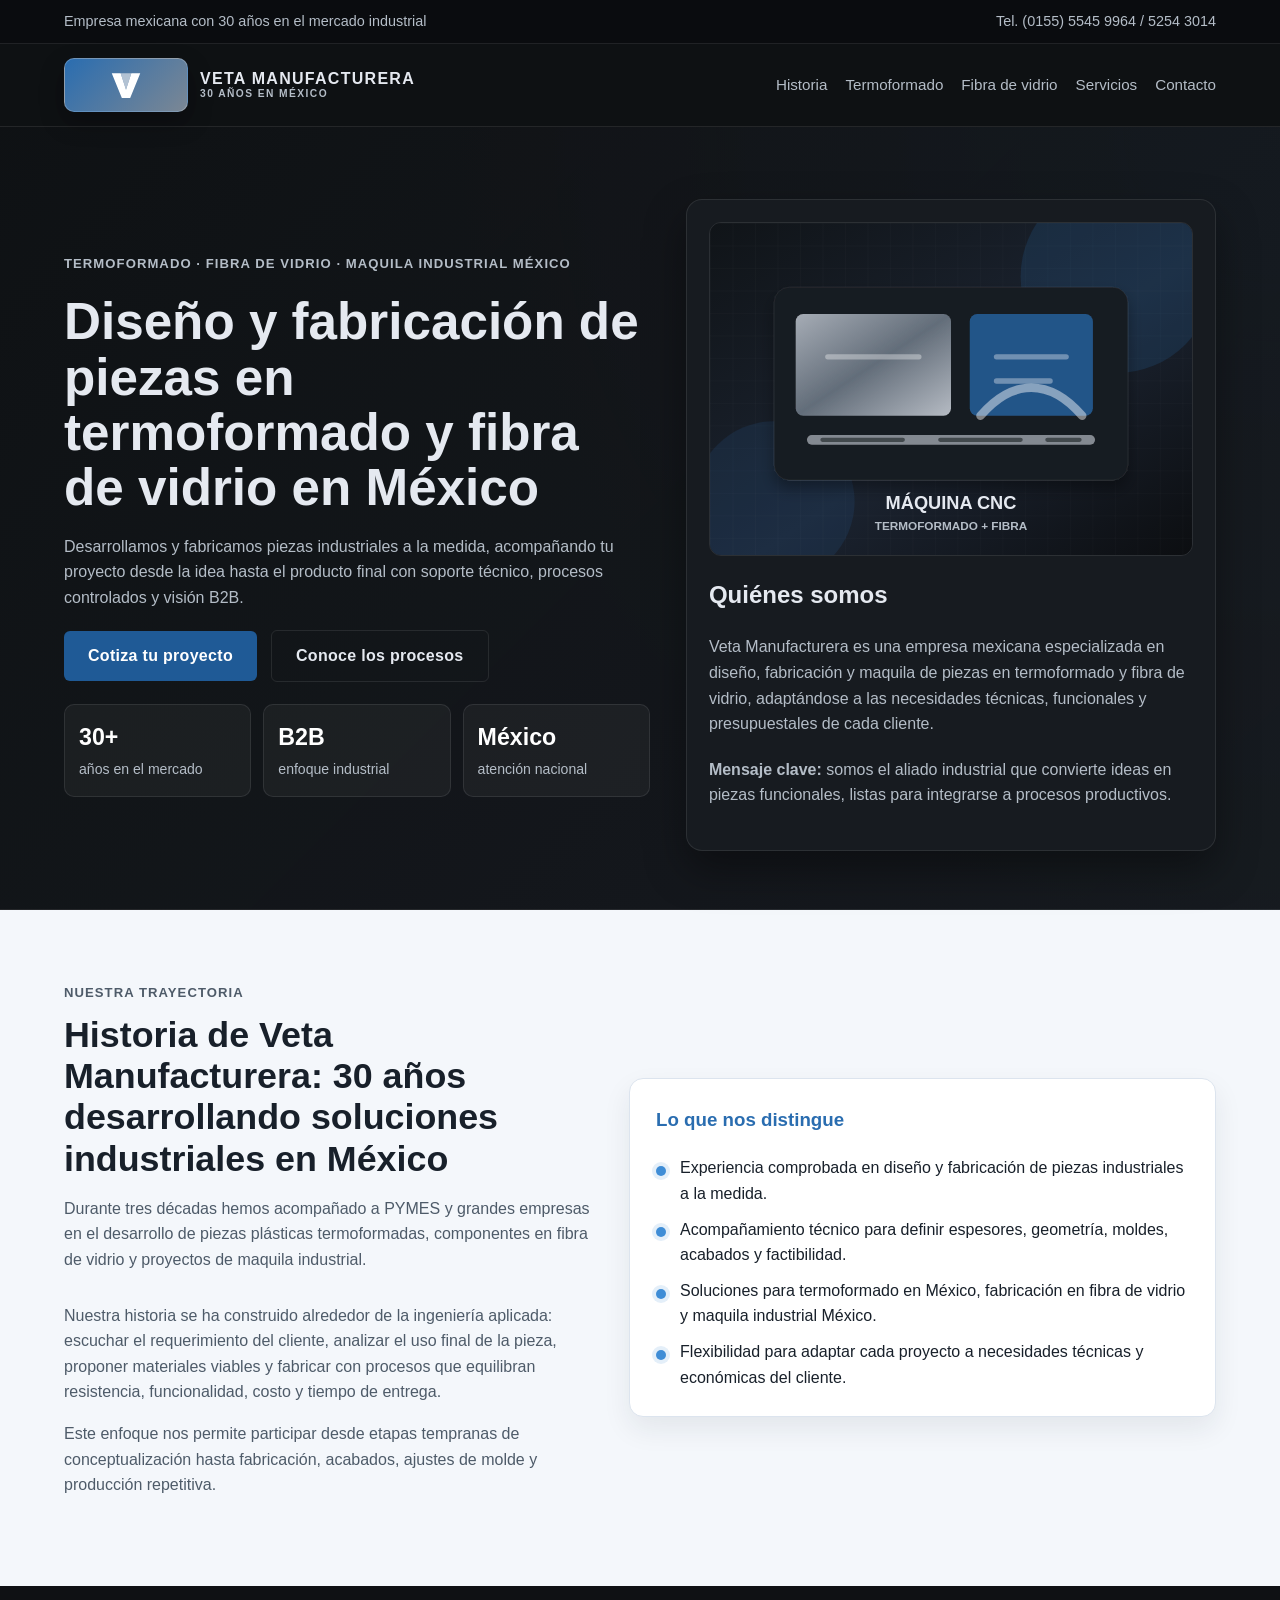
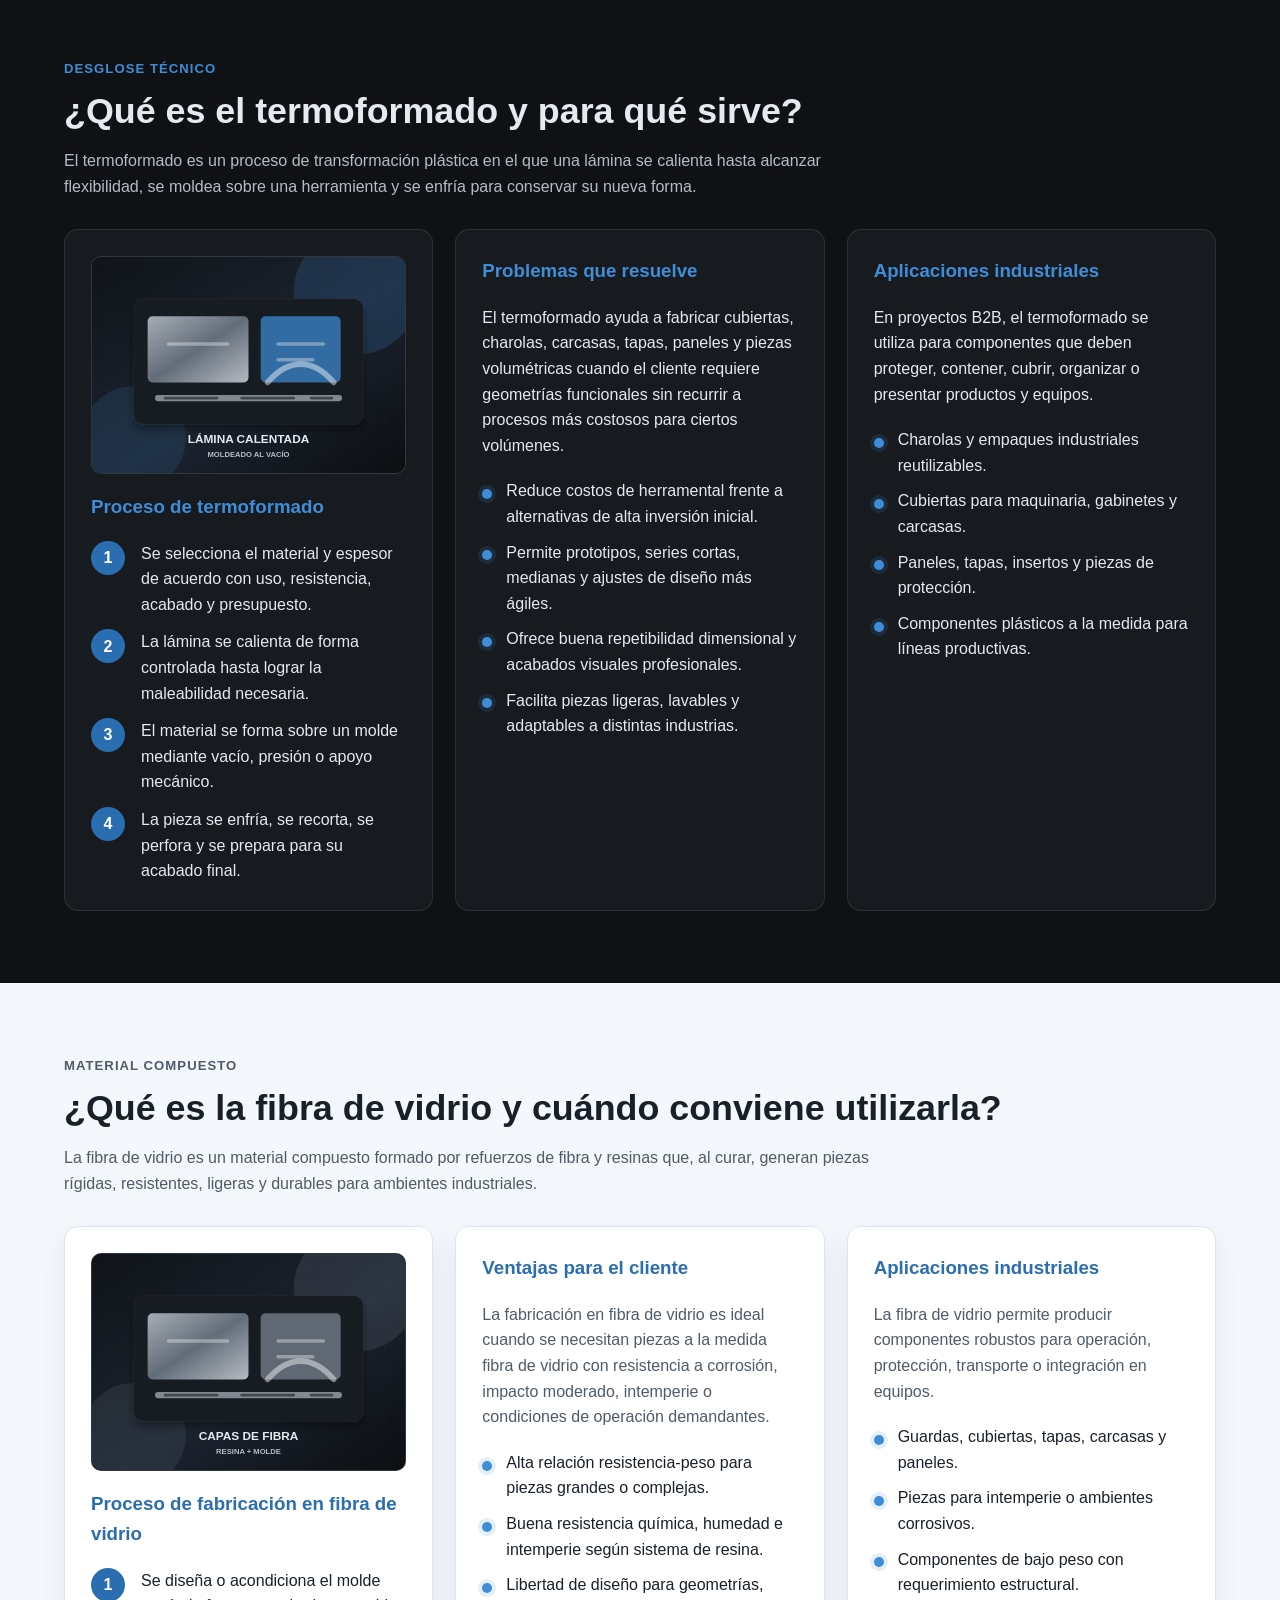
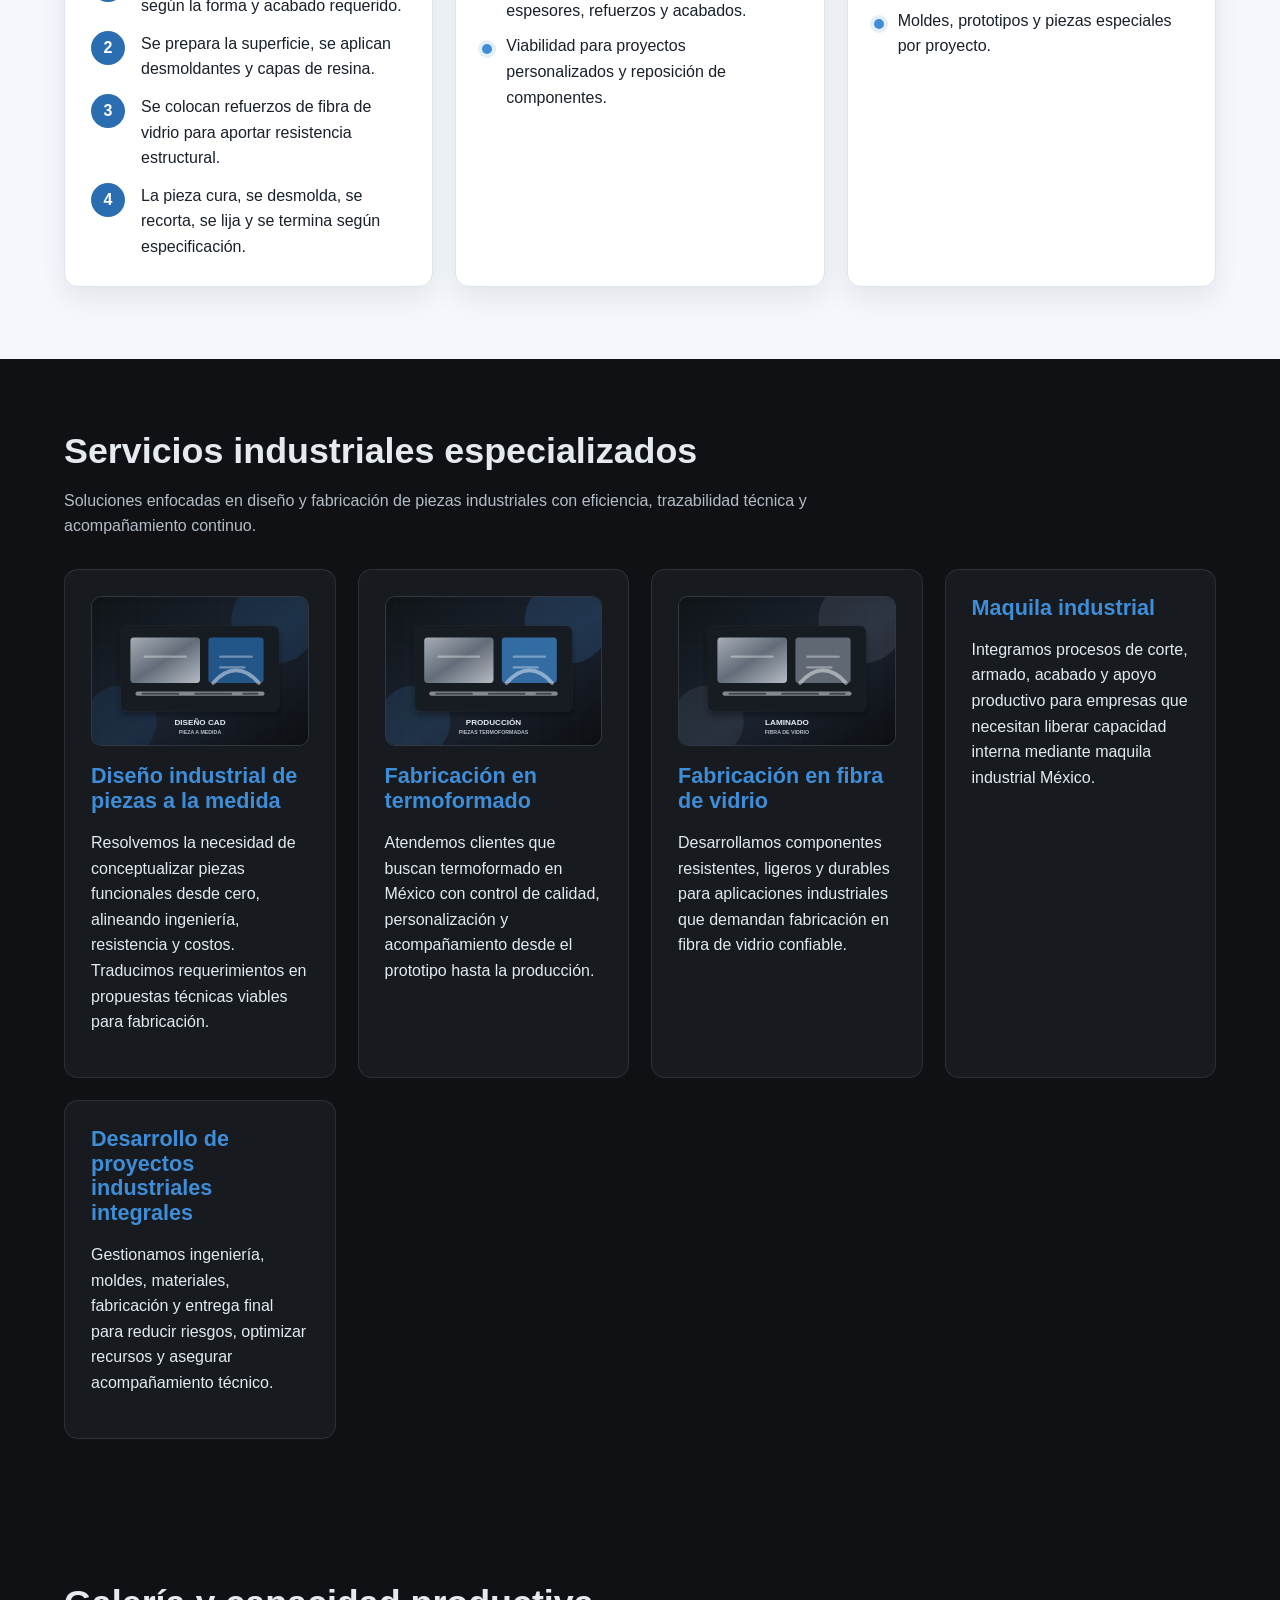
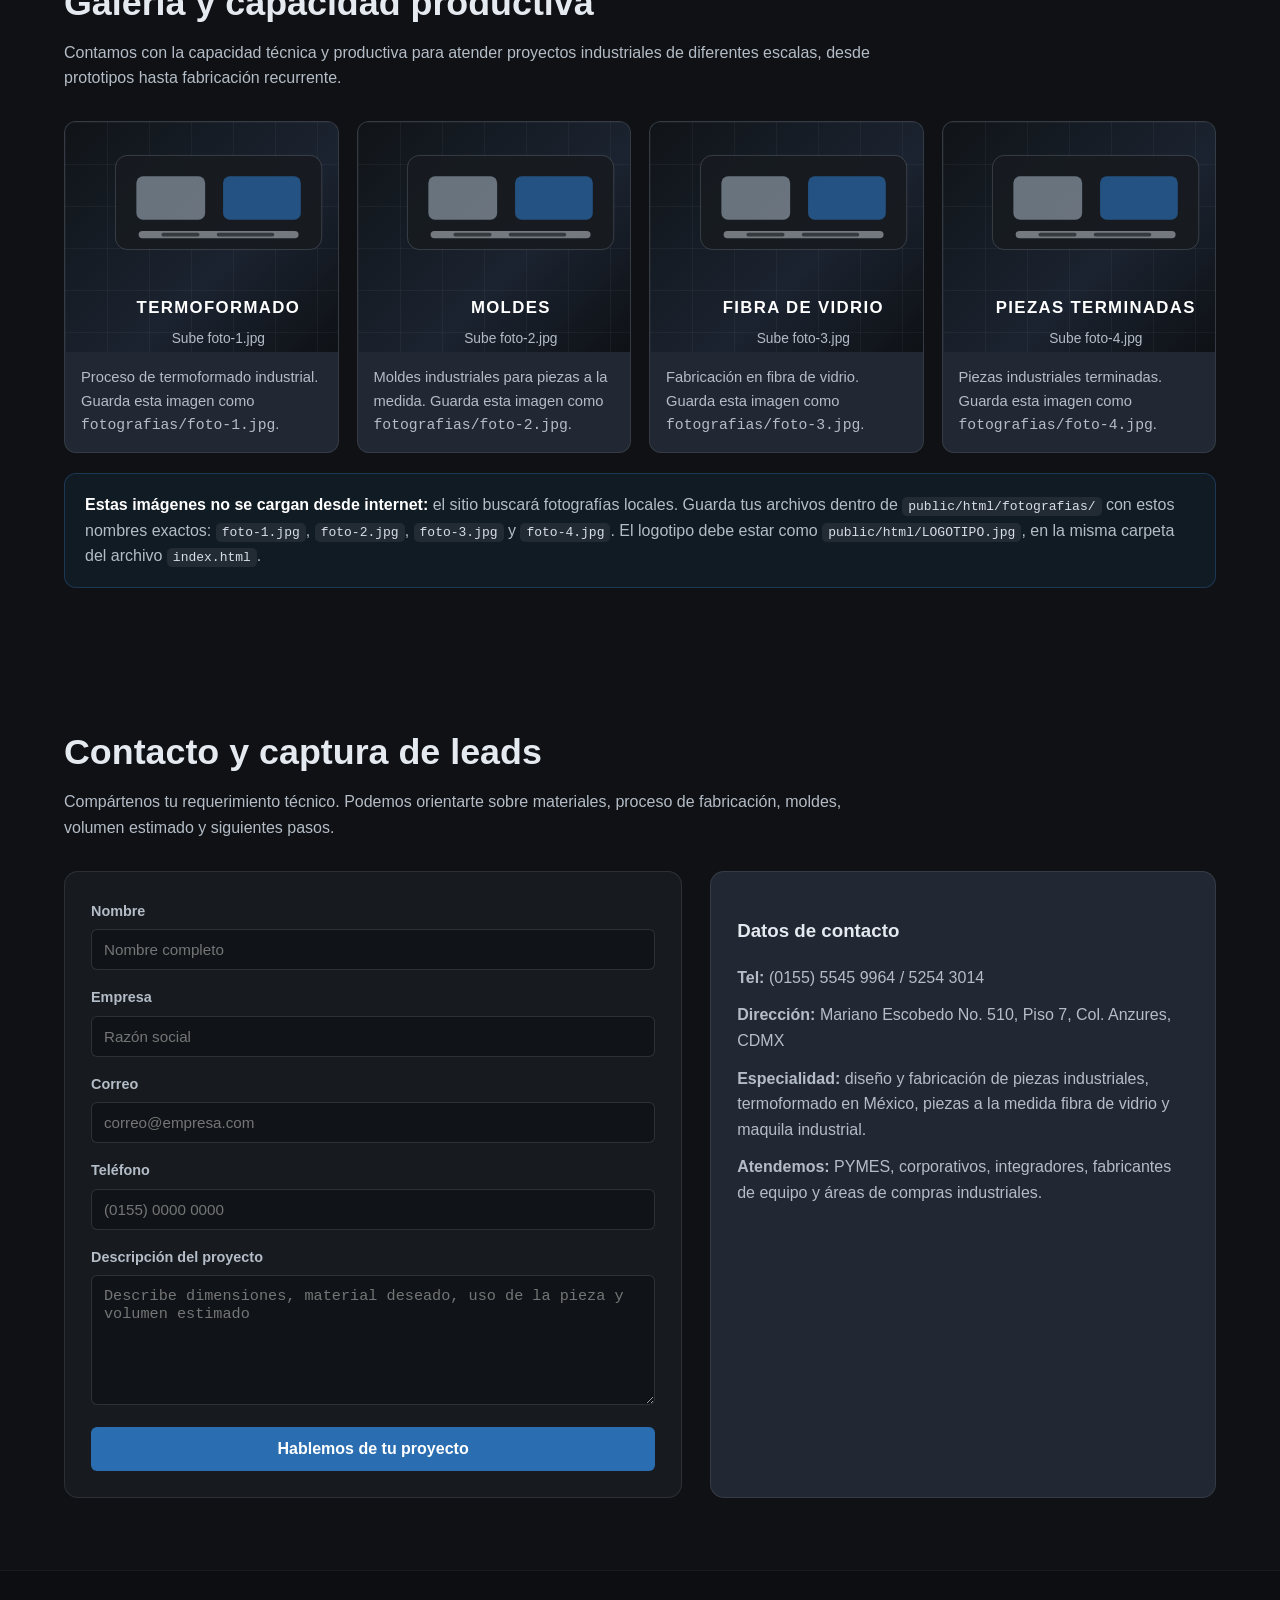
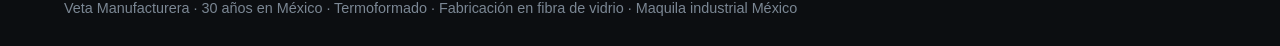
==== commit 183632d4: "Use local gallery image placeholders" ====
--- a/index.html
+++ b/index.html
@@ -360,11 +360,70 @@
       border: 1px solid var(--line);
     }
 
-    .gallery img {
+    .photo-slot {
+      position: relative;
+      display: grid;
+      place-items: center;
+      min-height: 230px;
+      aspect-ratio: 4 / 3;
+      background: linear-gradient(135deg, #101418, #1b2330 56%, #0c0e11);
+      overflow: hidden;
+    }
+
+    .photo-slot::before {
+      content: "";
+      position: absolute;
+      inset: 0;
+      background-image:
+        linear-gradient(rgba(255, 255, 255, 0.055) 1px, transparent 1px),
+        linear-gradient(90deg, rgba(255, 255, 255, 0.055) 1px, transparent 1px);
+      background-size: 42px 42px;
+      opacity: 0.75;
+    }
+
+    .photo-slot img {
+      position: absolute;
+      inset: 0;
+      z-index: 2;
       width: 100%;
+      height: 100%;
       display: block;
-      aspect-ratio: 4 / 3;
       object-fit: cover;
+      opacity: 0;
+      transition: opacity 0.2s ease;
+    }
+
+    .photo-slot img.is-loaded { opacity: 1; }
+
+    .photo-placeholder {
+      position: relative;
+      z-index: 1;
+      width: min(78%, 260px);
+      text-align: center;
+      color: #d8dee7;
+    }
+
+    .photo-placeholder svg {
+      display: block;
+      width: 100%;
+      height: auto;
+      margin-bottom: 14px;
+      opacity: 0.92;
+    }
+
+    .photo-placeholder strong {
+      display: block;
+      color: #fff;
+      font-size: 1.05rem;
+      letter-spacing: 0.08em;
+      text-transform: uppercase;
+    }
+
+    .photo-placeholder span {
+      display: block;
+      margin-top: 6px;
+      color: var(--muted);
+      font-size: 0.86rem;
     }
 
     .gallery figcaption {
@@ -654,24 +713,76 @@
         <p class="subtitle">Contamos con la capacidad técnica y productiva para atender proyectos industriales de diferentes escalas, desde prototipos hasta fabricación recurrente.</p>
         <div class="gallery">
           <figure>
-            <img alt="Proceso de termoformado industrial" src="fotografias/foto-1.jpg" onerror="this.onerror=null; this.src='data:image/svg+xml,%3Csvg%20xmlns%3D%22http%3A//www.w3.org/2000/svg%22%20width%3D%22900%22%20height%3D%22675%22%20viewBox%3D%220%200%20900%20675%22%20role%3D%22img%22%20aria-label%3D%22TERMOFORMADO%22%3E%0A%20%20%3Cdefs%3E%3ClinearGradient%20id%3D%22g%22%20x1%3D%220%22%20y1%3D%220%22%20x2%3D%221%22%20y2%3D%221%22%3E%3Cstop%20offset%3D%220%22%20stop-color%3D%22%23101418%22/%3E%3Cstop%20offset%3D%22.55%22%20stop-color%3D%22%231b2330%22/%3E%3Cstop%20offset%3D%221%22%20stop-color%3D%22%230c0e11%22/%3E%3C/linearGradient%3E%3Cpattern%20id%3D%22p%22%20width%3D%2245%22%20height%3D%2245%22%20patternUnits%3D%22userSpaceOnUse%22%3E%3Cpath%20d%3D%22M45%200H0v45%22%20fill%3D%22none%22%20stroke%3D%22%23fff%22%20stroke-opacity%3D%22.06%22/%3E%3C/pattern%3E%3C/defs%3E%0A%20%20%3Crect%20width%3D%22900%22%20height%3D%22675%22%20fill%3D%22url%28%23g%29%22/%3E%3Crect%20width%3D%22900%22%20height%3D%22675%22%20fill%3D%22url%28%23p%29%22/%3E%0A%20%20%3Ccircle%20cx%3D%22720%22%20cy%3D%22130%22%20r%3D%22155%22%20fill%3D%22%232a6db0%22%20opacity%3D%22.18%22/%3E%3Ccircle%20cx%3D%22170%22%20cy%3D%22560%22%20r%3D%22135%22%20fill%3D%22%232a6db0%22%20opacity%3D%22.14%22/%3E%0A%20%20%3Crect%20x%3D%22145%22%20y%3D%22165%22%20width%3D%22610%22%20height%3D%22310%22%20rx%3D%2228%22%20fill%3D%22%23171b20%22%20stroke%3D%22%23d8dee7%22%20stroke-opacity%3D%22.18%22/%3E%0A%20%20%3Crect%20x%3D%22205%22%20y%3D%22225%22%20width%3D%22225%22%20height%3D%22150%22%20rx%3D%2214%22%20fill%3D%22%238b96a3%22%20opacity%3D%22.78%22/%3E%3Crect%20x%3D%22470%22%20y%3D%22225%22%20width%3D%22225%22%20height%3D%22150%22%20rx%3D%2214%22%20fill%3D%22%232a6db0%22%20opacity%3D%22.72%22/%3E%0A%20%20%3Cpath%20d%3D%22M225%20430h450%22%20stroke%3D%22%23d8dee7%22%20stroke-opacity%3D%22.45%22%20stroke-width%3D%2216%22%20stroke-linecap%3D%22round%22/%3E%0A%20%20%3Ctext%20x%3D%22450%22%20y%3D%22545%22%20fill%3D%22%23e5e9f0%22%20font-family%3D%22Segoe%20UI%2CArial%2Csans-serif%22%20font-size%3D%2234%22%20font-weight%3D%22800%22%20text-anchor%3D%22middle%22%3ETERMOFORMADO%3C/text%3E%0A%20%20%3Ctext%20x%3D%22450%22%20y%3D%22586%22%20fill%3D%22%23b4bdc7%22%20font-family%3D%22Segoe%20UI%2CArial%2Csans-serif%22%20font-size%3D%2222%22%20font-weight%3D%22600%22%20text-anchor%3D%22middle%22%3ESube%20foto-1.jpg%3C/text%3E%0A%3C/svg%3E';" />
+            <div class="photo-slot">
+              <img class="local-photo" data-srcs="fotografias/foto-1.jpg|public/html/fotografias/foto-1.jpg" alt="Proceso de termoformado industrial" />
+              <div class="photo-placeholder" aria-hidden="true">
+                <svg viewBox="0 0 320 210" role="img">
+                  <rect x="22" y="42" width="276" height="126" rx="16" fill="#171b20" stroke="#d8dee7" stroke-opacity="0.26" />
+                  <rect x="50" y="70" width="92" height="58" rx="9" fill="#8b96a3" opacity="0.78" />
+                  <rect x="166" y="70" width="104" height="58" rx="9" fill="#2a6db0" opacity="0.74" />
+                  <path d="M58 148h204" stroke="#d8dee7" stroke-opacity="0.52" stroke-width="10" stroke-linecap="round" />
+                  <path d="M86 148h46M160 148h72" stroke="#101418" stroke-opacity="0.62" stroke-width="5" stroke-linecap="round" />
+                </svg>
+                <strong>Termoformado</strong>
+                <span>Sube foto-1.jpg</span>
+              </div>
+            </div>
             <figcaption>Proceso de termoformado industrial. Guarda esta imagen como <code>fotografias/foto-1.jpg</code>.</figcaption>
           </figure>
           <figure>
-            <img alt="Moldes industriales para piezas a la medida" src="fotografias/foto-2.jpg" onerror="this.onerror=null; this.src='data:image/svg+xml,%3Csvg%20xmlns%3D%22http%3A//www.w3.org/2000/svg%22%20width%3D%22900%22%20height%3D%22675%22%20viewBox%3D%220%200%20900%20675%22%20role%3D%22img%22%20aria-label%3D%22MOLDES%22%3E%0A%20%20%3Cdefs%3E%3ClinearGradient%20id%3D%22g%22%20x1%3D%220%22%20y1%3D%220%22%20x2%3D%221%22%20y2%3D%221%22%3E%3Cstop%20offset%3D%220%22%20stop-color%3D%22%23101418%22/%3E%3Cstop%20offset%3D%22.55%22%20stop-color%3D%22%231b2330%22/%3E%3Cstop%20offset%3D%221%22%20stop-color%3D%22%230c0e11%22/%3E%3C/linearGradient%3E%3Cpattern%20id%3D%22p%22%20width%3D%2245%22%20height%3D%2245%22%20patternUnits%3D%22userSpaceOnUse%22%3E%3Cpath%20d%3D%22M45%200H0v45%22%20fill%3D%22none%22%20stroke%3D%22%23fff%22%20stroke-opacity%3D%22.06%22/%3E%3C/pattern%3E%3C/defs%3E%0A%20%20%3Crect%20width%3D%22900%22%20height%3D%22675%22%20fill%3D%22url%28%23g%29%22/%3E%3Crect%20width%3D%22900%22%20height%3D%22675%22%20fill%3D%22url%28%23p%29%22/%3E%0A%20%20%3Ccircle%20cx%3D%22720%22%20cy%3D%22130%22%20r%3D%22155%22%20fill%3D%22%232a6db0%22%20opacity%3D%22.18%22/%3E%3Ccircle%20cx%3D%22170%22%20cy%3D%22560%22%20r%3D%22135%22%20fill%3D%22%232a6db0%22%20opacity%3D%22.14%22/%3E%0A%20%20%3Crect%20x%3D%22145%22%20y%3D%22165%22%20width%3D%22610%22%20height%3D%22310%22%20rx%3D%2228%22%20fill%3D%22%23171b20%22%20stroke%3D%22%23d8dee7%22%20stroke-opacity%3D%22.18%22/%3E%0A%20%20%3Crect%20x%3D%22205%22%20y%3D%22225%22%20width%3D%22225%22%20height%3D%22150%22%20rx%3D%2214%22%20fill%3D%22%238b96a3%22%20opacity%3D%22.78%22/%3E%3Crect%20x%3D%22470%22%20y%3D%22225%22%20width%3D%22225%22%20height%3D%22150%22%20rx%3D%2214%22%20fill%3D%22%232a6db0%22%20opacity%3D%22.72%22/%3E%0A%20%20%3Cpath%20d%3D%22M225%20430h450%22%20stroke%3D%22%23d8dee7%22%20stroke-opacity%3D%22.45%22%20stroke-width%3D%2216%22%20stroke-linecap%3D%22round%22/%3E%0A%20%20%3Ctext%20x%3D%22450%22%20y%3D%22545%22%20fill%3D%22%23e5e9f0%22%20font-family%3D%22Segoe%20UI%2CArial%2Csans-serif%22%20font-size%3D%2234%22%20font-weight%3D%22800%22%20text-anchor%3D%22middle%22%3EMOLDES%3C/text%3E%0A%20%20%3Ctext%20x%3D%22450%22%20y%3D%22586%22%20fill%3D%22%23b4bdc7%22%20font-family%3D%22Segoe%20UI%2CArial%2Csans-serif%22%20font-size%3D%2222%22%20font-weight%3D%22600%22%20text-anchor%3D%22middle%22%3ESube%20foto-2.jpg%3C/text%3E%0A%3C/svg%3E';" />
+            <div class="photo-slot">
+              <img class="local-photo" data-srcs="fotografias/foto-2.jpg|public/html/fotografias/foto-2.jpg" alt="Moldes industriales para piezas a la medida" />
+              <div class="photo-placeholder" aria-hidden="true">
+                <svg viewBox="0 0 320 210" role="img">
+                  <rect x="22" y="42" width="276" height="126" rx="16" fill="#171b20" stroke="#d8dee7" stroke-opacity="0.26" />
+                  <rect x="50" y="70" width="92" height="58" rx="9" fill="#8b96a3" opacity="0.78" />
+                  <rect x="166" y="70" width="104" height="58" rx="9" fill="#2a6db0" opacity="0.74" />
+                  <path d="M58 148h204" stroke="#d8dee7" stroke-opacity="0.52" stroke-width="10" stroke-linecap="round" />
+                  <path d="M86 148h46M160 148h72" stroke="#101418" stroke-opacity="0.62" stroke-width="5" stroke-linecap="round" />
+                </svg>
+                <strong>Moldes</strong>
+                <span>Sube foto-2.jpg</span>
+              </div>
+            </div>
             <figcaption>Moldes industriales para piezas a la medida. Guarda esta imagen como <code>fotografias/foto-2.jpg</code>.</figcaption>
           </figure>
           <figure>
-            <img alt="Fabricación en fibra de vidrio" src="fotografias/foto-3.jpg" onerror="this.onerror=null; this.src='data:image/svg+xml,%3Csvg%20xmlns%3D%22http%3A//www.w3.org/2000/svg%22%20width%3D%22900%22%20height%3D%22675%22%20viewBox%3D%220%200%20900%20675%22%20role%3D%22img%22%20aria-label%3D%22FIBRA%20DE%20VIDRIO%22%3E%0A%20%20%3Cdefs%3E%3ClinearGradient%20id%3D%22g%22%20x1%3D%220%22%20y1%3D%220%22%20x2%3D%221%22%20y2%3D%221%22%3E%3Cstop%20offset%3D%220%22%20stop-color%3D%22%23101418%22/%3E%3Cstop%20offset%3D%22.55%22%20stop-color%3D%22%231b2330%22/%3E%3Cstop%20offset%3D%221%22%20stop-color%3D%22%230c0e11%22/%3E%3C/linearGradient%3E%3Cpattern%20id%3D%22p%22%20width%3D%2245%22%20height%3D%2245%22%20patternUnits%3D%22userSpaceOnUse%22%3E%3Cpath%20d%3D%22M45%200H0v45%22%20fill%3D%22none%22%20stroke%3D%22%23fff%22%20stroke-opacity%3D%22.06%22/%3E%3C/pattern%3E%3C/defs%3E%0A%20%20%3Crect%20width%3D%22900%22%20height%3D%22675%22%20fill%3D%22url%28%23g%29%22/%3E%3Crect%20width%3D%22900%22%20height%3D%22675%22%20fill%3D%22url%28%23p%29%22/%3E%0A%20%20%3Ccircle%20cx%3D%22720%22%20cy%3D%22130%22%20r%3D%22155%22%20fill%3D%22%232a6db0%22%20opacity%3D%22.18%22/%3E%3Ccircle%20cx%3D%22170%22%20cy%3D%22560%22%20r%3D%22135%22%20fill%3D%22%232a6db0%22%20opacity%3D%22.14%22/%3E%0A%20%20%3Crect%20x%3D%22145%22%20y%3D%22165%22%20width%3D%22610%22%20height%3D%22310%22%20rx%3D%2228%22%20fill%3D%22%23171b20%22%20stroke%3D%22%23d8dee7%22%20stroke-opacity%3D%22.18%22/%3E%0A%20%20%3Crect%20x%3D%22205%22%20y%3D%22225%22%20width%3D%22225%22%20height%3D%22150%22%20rx%3D%2214%22%20fill%3D%22%238b96a3%22%20opacity%3D%22.78%22/%3E%3Crect%20x%3D%22470%22%20y%3D%22225%22%20width%3D%22225%22%20height%3D%22150%22%20rx%3D%2214%22%20fill%3D%22%232a6db0%22%20opacity%3D%22.72%22/%3E%0A%20%20%3Cpath%20d%3D%22M225%20430h450%22%20stroke%3D%22%23d8dee7%22%20stroke-opacity%3D%22.45%22%20stroke-width%3D%2216%22%20stroke-linecap%3D%22round%22/%3E%0A%20%20%3Ctext%20x%3D%22450%22%20y%3D%22545%22%20fill%3D%22%23e5e9f0%22%20font-family%3D%22Segoe%20UI%2CArial%2Csans-serif%22%20font-size%3D%2234%22%20font-weight%3D%22800%22%20text-anchor%3D%22middle%22%3EFIBRA%20DE%20VIDRIO%3C/text%3E%0A%20%20%3Ctext%20x%3D%22450%22%20y%3D%22586%22%20fill%3D%22%23b4bdc7%22%20font-family%3D%22Segoe%20UI%2CArial%2Csans-serif%22%20font-size%3D%2222%22%20font-weight%3D%22600%22%20text-anchor%3D%22middle%22%3ESube%20foto-3.jpg%3C/text%3E%0A%3C/svg%3E';" />
+            <div class="photo-slot">
+              <img class="local-photo" data-srcs="fotografias/foto-3.jpg|public/html/fotografias/foto-3.jpg" alt="Fabricación en fibra de vidrio" />
+              <div class="photo-placeholder" aria-hidden="true">
+                <svg viewBox="0 0 320 210" role="img">
+                  <rect x="22" y="42" width="276" height="126" rx="16" fill="#171b20" stroke="#d8dee7" stroke-opacity="0.26" />
+                  <rect x="50" y="70" width="92" height="58" rx="9" fill="#8b96a3" opacity="0.78" />
+                  <rect x="166" y="70" width="104" height="58" rx="9" fill="#2a6db0" opacity="0.74" />
+                  <path d="M58 148h204" stroke="#d8dee7" stroke-opacity="0.52" stroke-width="10" stroke-linecap="round" />
+                  <path d="M86 148h46M160 148h72" stroke="#101418" stroke-opacity="0.62" stroke-width="5" stroke-linecap="round" />
+                </svg>
+                <strong>Fibra de vidrio</strong>
+                <span>Sube foto-3.jpg</span>
+              </div>
+            </div>
             <figcaption>Fabricación en fibra de vidrio. Guarda esta imagen como <code>fotografias/foto-3.jpg</code>.</figcaption>
           </figure>
           <figure>
-            <img alt="Piezas industriales terminadas" src="fotografias/foto-4.jpg" onerror="this.onerror=null; this.src='data:image/svg+xml,%3Csvg%20xmlns%3D%22http%3A//www.w3.org/2000/svg%22%20width%3D%22900%22%20height%3D%22675%22%20viewBox%3D%220%200%20900%20675%22%20role%3D%22img%22%20aria-label%3D%22PIEZAS%20TERMINADAS%22%3E%0A%20%20%3Cdefs%3E%3ClinearGradient%20id%3D%22g%22%20x1%3D%220%22%20y1%3D%220%22%20x2%3D%221%22%20y2%3D%221%22%3E%3Cstop%20offset%3D%220%22%20stop-color%3D%22%23101418%22/%3E%3Cstop%20offset%3D%22.55%22%20stop-color%3D%22%231b2330%22/%3E%3Cstop%20offset%3D%221%22%20stop-color%3D%22%230c0e11%22/%3E%3C/linearGradient%3E%3Cpattern%20id%3D%22p%22%20width%3D%2245%22%20height%3D%2245%22%20patternUnits%3D%22userSpaceOnUse%22%3E%3Cpath%20d%3D%22M45%200H0v45%22%20fill%3D%22none%22%20stroke%3D%22%23fff%22%20stroke-opacity%3D%22.06%22/%3E%3C/pattern%3E%3C/defs%3E%0A%20%20%3Crect%20width%3D%22900%22%20height%3D%22675%22%20fill%3D%22url%28%23g%29%22/%3E%3Crect%20width%3D%22900%22%20height%3D%22675%22%20fill%3D%22url%28%23p%29%22/%3E%0A%20%20%3Ccircle%20cx%3D%22720%22%20cy%3D%22130%22%20r%3D%22155%22%20fill%3D%22%232a6db0%22%20opacity%3D%22.18%22/%3E%3Ccircle%20cx%3D%22170%22%20cy%3D%22560%22%20r%3D%22135%22%20fill%3D%22%232a6db0%22%20opacity%3D%22.14%22/%3E%0A%20%20%3Crect%20x%3D%22145%22%20y%3D%22165%22%20width%3D%22610%22%20height%3D%22310%22%20rx%3D%2228%22%20fill%3D%22%23171b20%22%20stroke%3D%22%23d8dee7%22%20stroke-opacity%3D%22.18%22/%3E%0A%20%20%3Crect%20x%3D%22205%22%20y%3D%22225%22%20width%3D%22225%22%20height%3D%22150%22%20rx%3D%2214%22%20fill%3D%22%238b96a3%22%20opacity%3D%22.78%22/%3E%3Crect%20x%3D%22470%22%20y%3D%22225%22%20width%3D%22225%22%20height%3D%22150%22%20rx%3D%2214%22%20fill%3D%22%232a6db0%22%20opacity%3D%22.72%22/%3E%0A%20%20%3Cpath%20d%3D%22M225%20430h450%22%20stroke%3D%22%23d8dee7%22%20stroke-opacity%3D%22.45%22%20stroke-width%3D%2216%22%20stroke-linecap%3D%22round%22/%3E%0A%20%20%3Ctext%20x%3D%22450%22%20y%3D%22545%22%20fill%3D%22%23e5e9f0%22%20font-family%3D%22Segoe%20UI%2CArial%2Csans-serif%22%20font-size%3D%2234%22%20font-weight%3D%22800%22%20text-anchor%3D%22middle%22%3EPIEZAS%20TERMINADAS%3C/text%3E%0A%20%20%3Ctext%20x%3D%22450%22%20y%3D%22586%22%20fill%3D%22%23b4bdc7%22%20font-family%3D%22Segoe%20UI%2CArial%2Csans-serif%22%20font-size%3D%2222%22%20font-weight%3D%22600%22%20text-anchor%3D%22middle%22%3ESube%20foto-4.jpg%3C/text%3E%0A%3C/svg%3E';" />
+            <div class="photo-slot">
+              <img class="local-photo" data-srcs="fotografias/foto-4.jpg|public/html/fotografias/foto-4.jpg" alt="Piezas industriales terminadas" />
+              <div class="photo-placeholder" aria-hidden="true">
+                <svg viewBox="0 0 320 210" role="img">
+                  <rect x="22" y="42" width="276" height="126" rx="16" fill="#171b20" stroke="#d8dee7" stroke-opacity="0.26" />
+                  <rect x="50" y="70" width="92" height="58" rx="9" fill="#8b96a3" opacity="0.78" />
+                  <rect x="166" y="70" width="104" height="58" rx="9" fill="#2a6db0" opacity="0.74" />
+                  <path d="M58 148h204" stroke="#d8dee7" stroke-opacity="0.52" stroke-width="10" stroke-linecap="round" />
+                  <path d="M86 148h46M160 148h72" stroke="#101418" stroke-opacity="0.62" stroke-width="5" stroke-linecap="round" />
+                </svg>
+                <strong>Piezas terminadas</strong>
+                <span>Sube foto-4.jpg</span>
+              </div>
+            </div>
             <figcaption>Piezas industriales terminadas. Guarda esta imagen como <code>fotografias/foto-4.jpg</code>.</figcaption>
           </figure>
         </div>
         <div class="asset-note">
-          <strong>Para que las fotografías aparezcan automáticamente:</strong> guarda los archivos dentro de <code>public/html/fotografias/</code> con estos nombres exactos: <code>foto-1.jpg</code>, <code>foto-2.jpg</code>, <code>foto-3.jpg</code> y <code>foto-4.jpg</code>. El logotipo debe estar como <code>public/html/LOGOTIPO.jpg</code>, en la misma carpeta del archivo <code>index.html</code>.
+          <strong>Estas imágenes no se cargan desde internet:</strong> el sitio buscará fotografías locales. Guarda tus archivos dentro de <code>public/html/fotografias/</code> con estos nombres exactos: <code>foto-1.jpg</code>, <code>foto-2.jpg</code>, <code>foto-3.jpg</code> y <code>foto-4.jpg</code>. El logotipo debe estar como <code>public/html/LOGOTIPO.jpg</code>, en la misma carpeta del archivo <code>index.html</code>.
         </div>
       </div>
     </section>
@@ -723,5 +834,26 @@
       <p>Veta Manufacturera · 30 años en México · Termoformado · Fabricación en fibra de vidrio · Maquila industrial México</p>
     </div>
   </footer>
+
+  <script>
+    document.querySelectorAll('.local-photo').forEach((image) => {
+      const sources = (image.dataset.srcs || '').split('|').filter(Boolean);
+      let index = 0;
+
+      function tryNextSource() {
+        if (index >= sources.length) {
+          image.removeAttribute('src');
+          image.classList.remove('is-loaded');
+          return;
+        }
+        image.src = sources[index];
+        index += 1;
+      }
+
+      image.addEventListener('load', () => image.classList.add('is-loaded'));
+      image.addEventListener('error', tryNextSource);
+      tryNextSource();
+    });
+  </script>
 </body>
 </html>
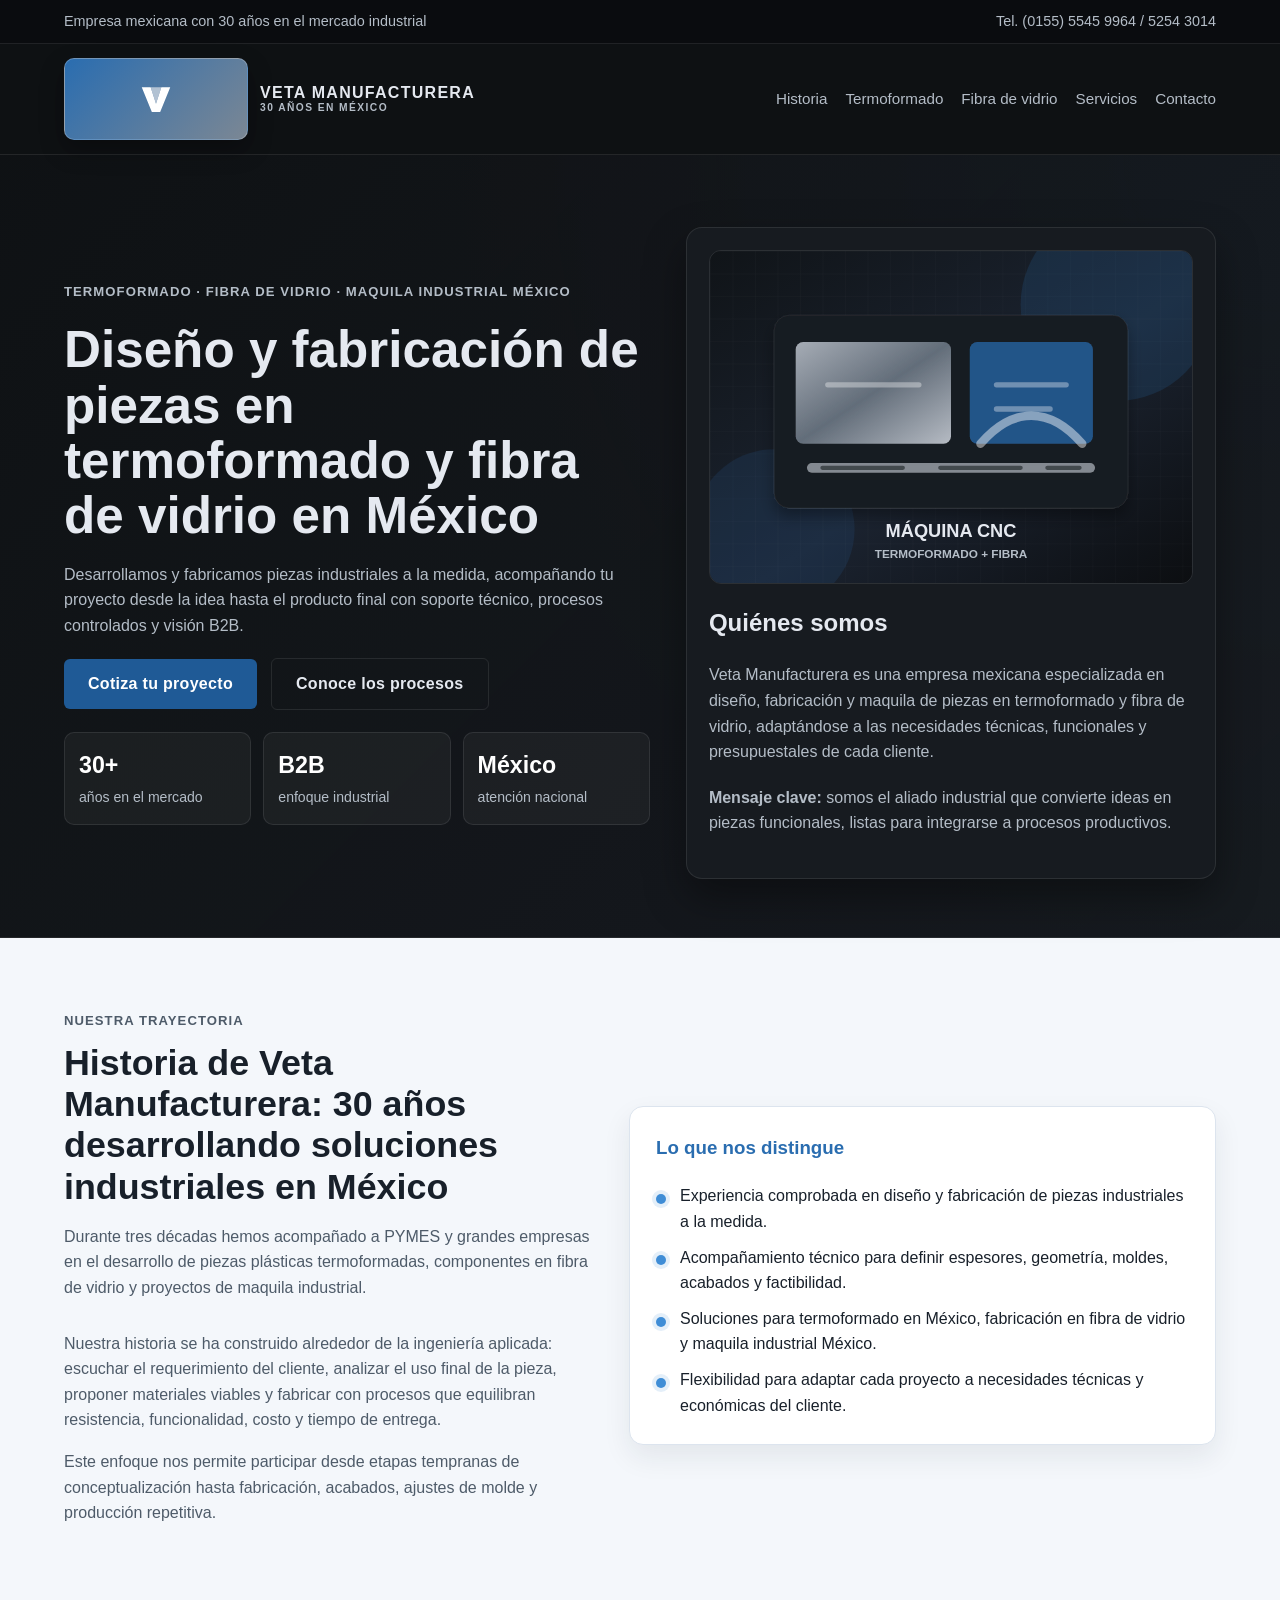
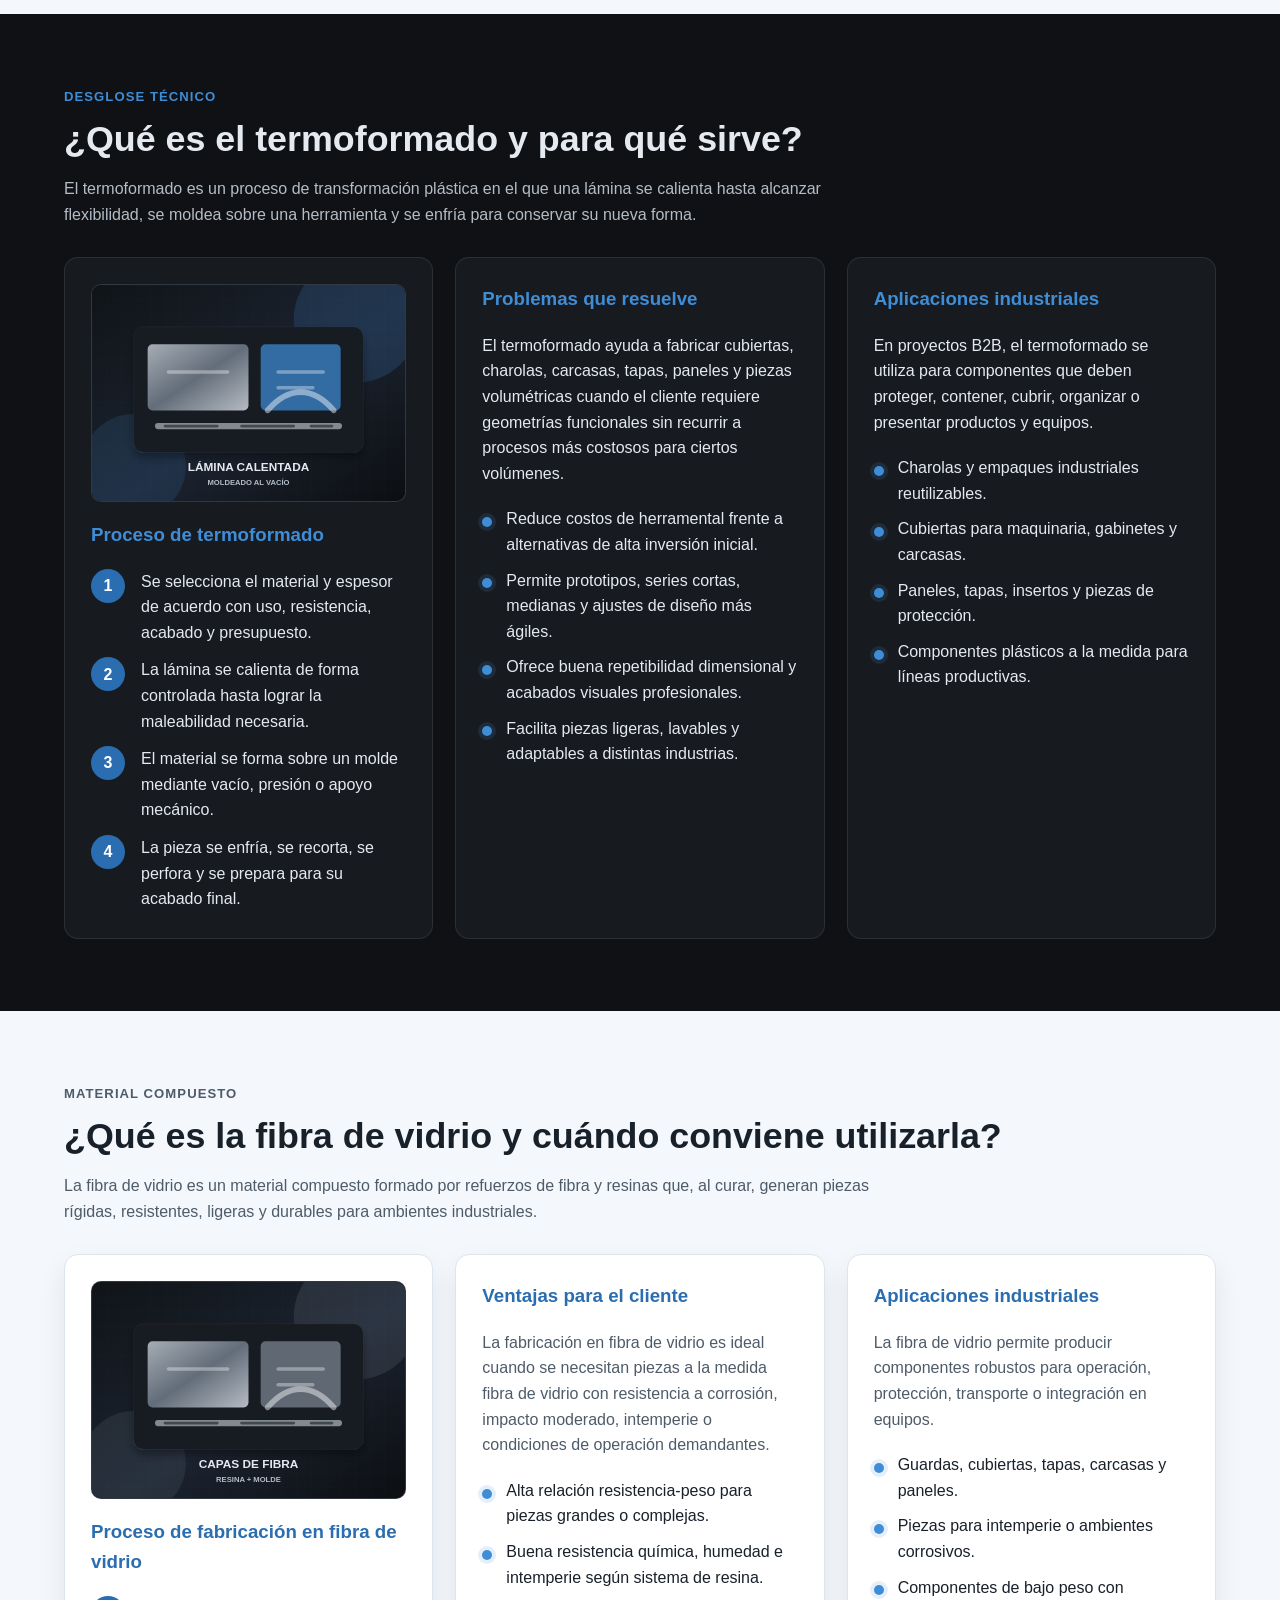
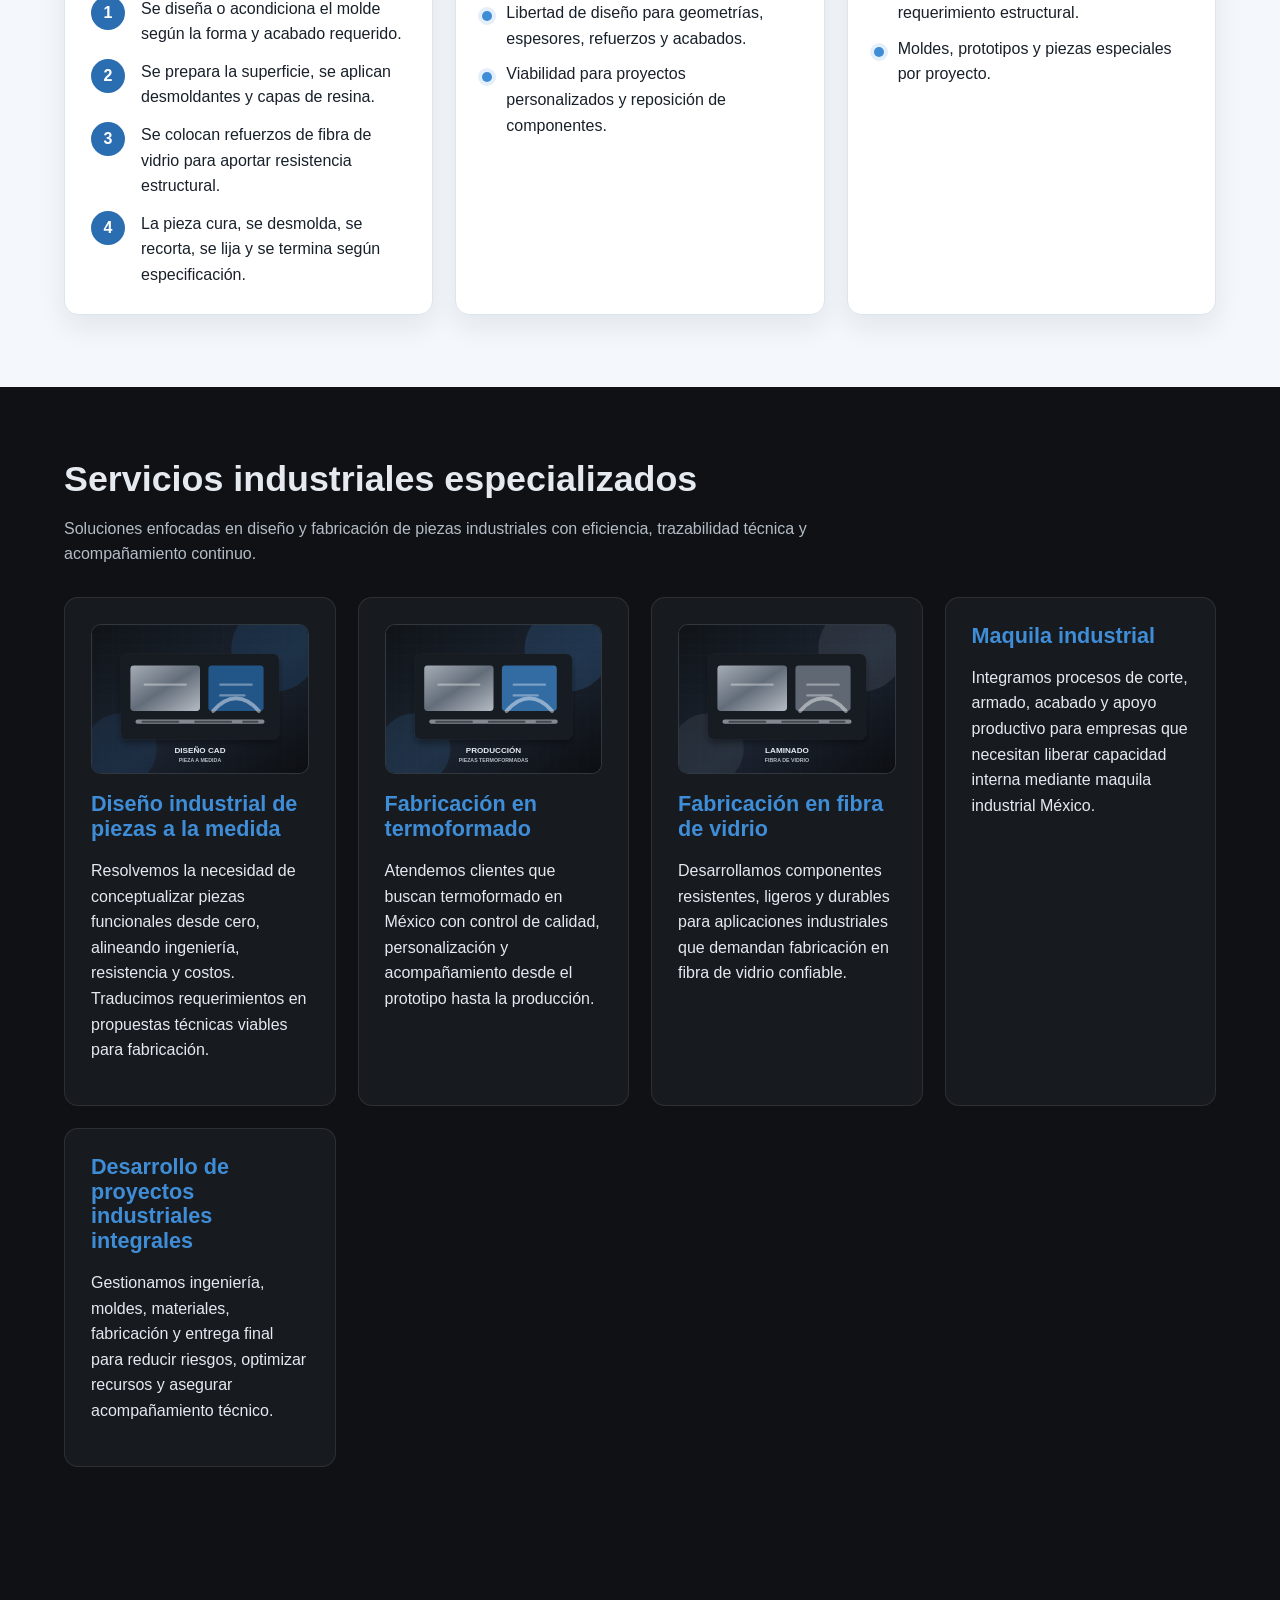
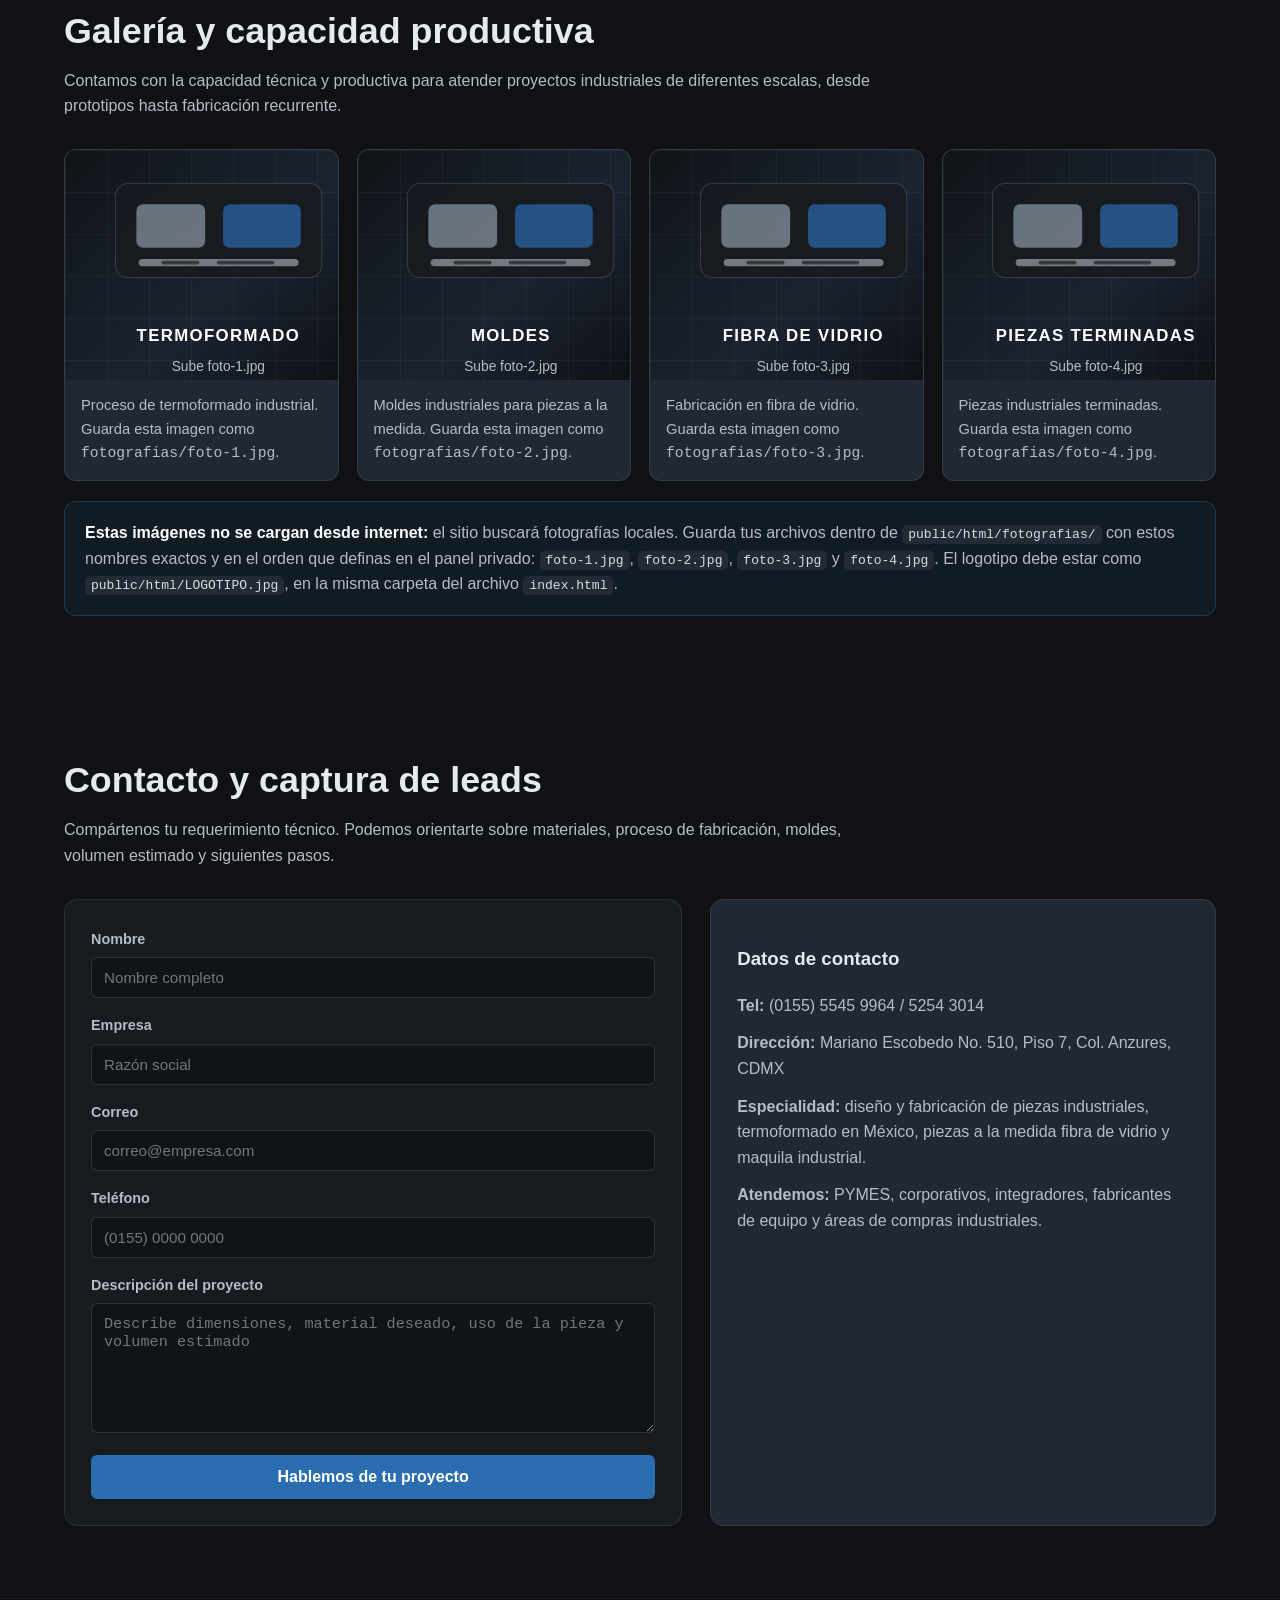
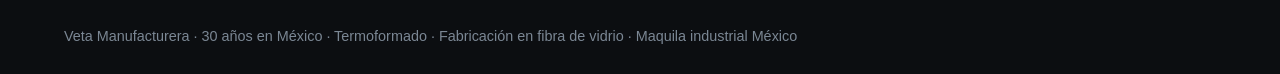
==== commit dc323be7: "Improve private image organizer" ====
--- a/index.html
+++ b/index.html
@@ -81,8 +81,8 @@
     .logo-mark {
       display: inline-grid;
       place-items: center;
-      width: 124px;
-      height: 54px;
+      width: 184px;
+      height: 82px;
       border-radius: 10px;
       background: linear-gradient(135deg, #2a6db0, #7b8794);
       border: 1px solid rgba(255, 255, 255, 0.22);
@@ -508,6 +508,7 @@
       .hero,
       .split,
       .contact-wrapper { grid-template-columns: 1fr; }
+      .logo-mark { width: 148px; height: 66px; }
       .hero-card { order: -1; }
       .metrics { grid-template-columns: 1fr; }
       section { padding: 56px 0; }
@@ -782,7 +783,7 @@
           </figure>
         </div>
         <div class="asset-note">
-          <strong>Estas imágenes no se cargan desde internet:</strong> el sitio buscará fotografías locales. Guarda tus archivos dentro de <code>public/html/fotografias/</code> con estos nombres exactos: <code>foto-1.jpg</code>, <code>foto-2.jpg</code>, <code>foto-3.jpg</code> y <code>foto-4.jpg</code>. El logotipo debe estar como <code>public/html/LOGOTIPO.jpg</code>, en la misma carpeta del archivo <code>index.html</code>.
+          <strong>Estas imágenes no se cargan desde internet:</strong> el sitio buscará fotografías locales. Guarda tus archivos dentro de <code>public/html/fotografias/</code> con estos nombres exactos y en el orden que definas en el panel privado: <code>foto-1.jpg</code>, <code>foto-2.jpg</code>, <code>foto-3.jpg</code> y <code>foto-4.jpg</code>. El logotipo debe estar como <code>public/html/LOGOTIPO.jpg</code>, en la misma carpeta del archivo <code>index.html</code>.
         </div>
       </div>
     </section>
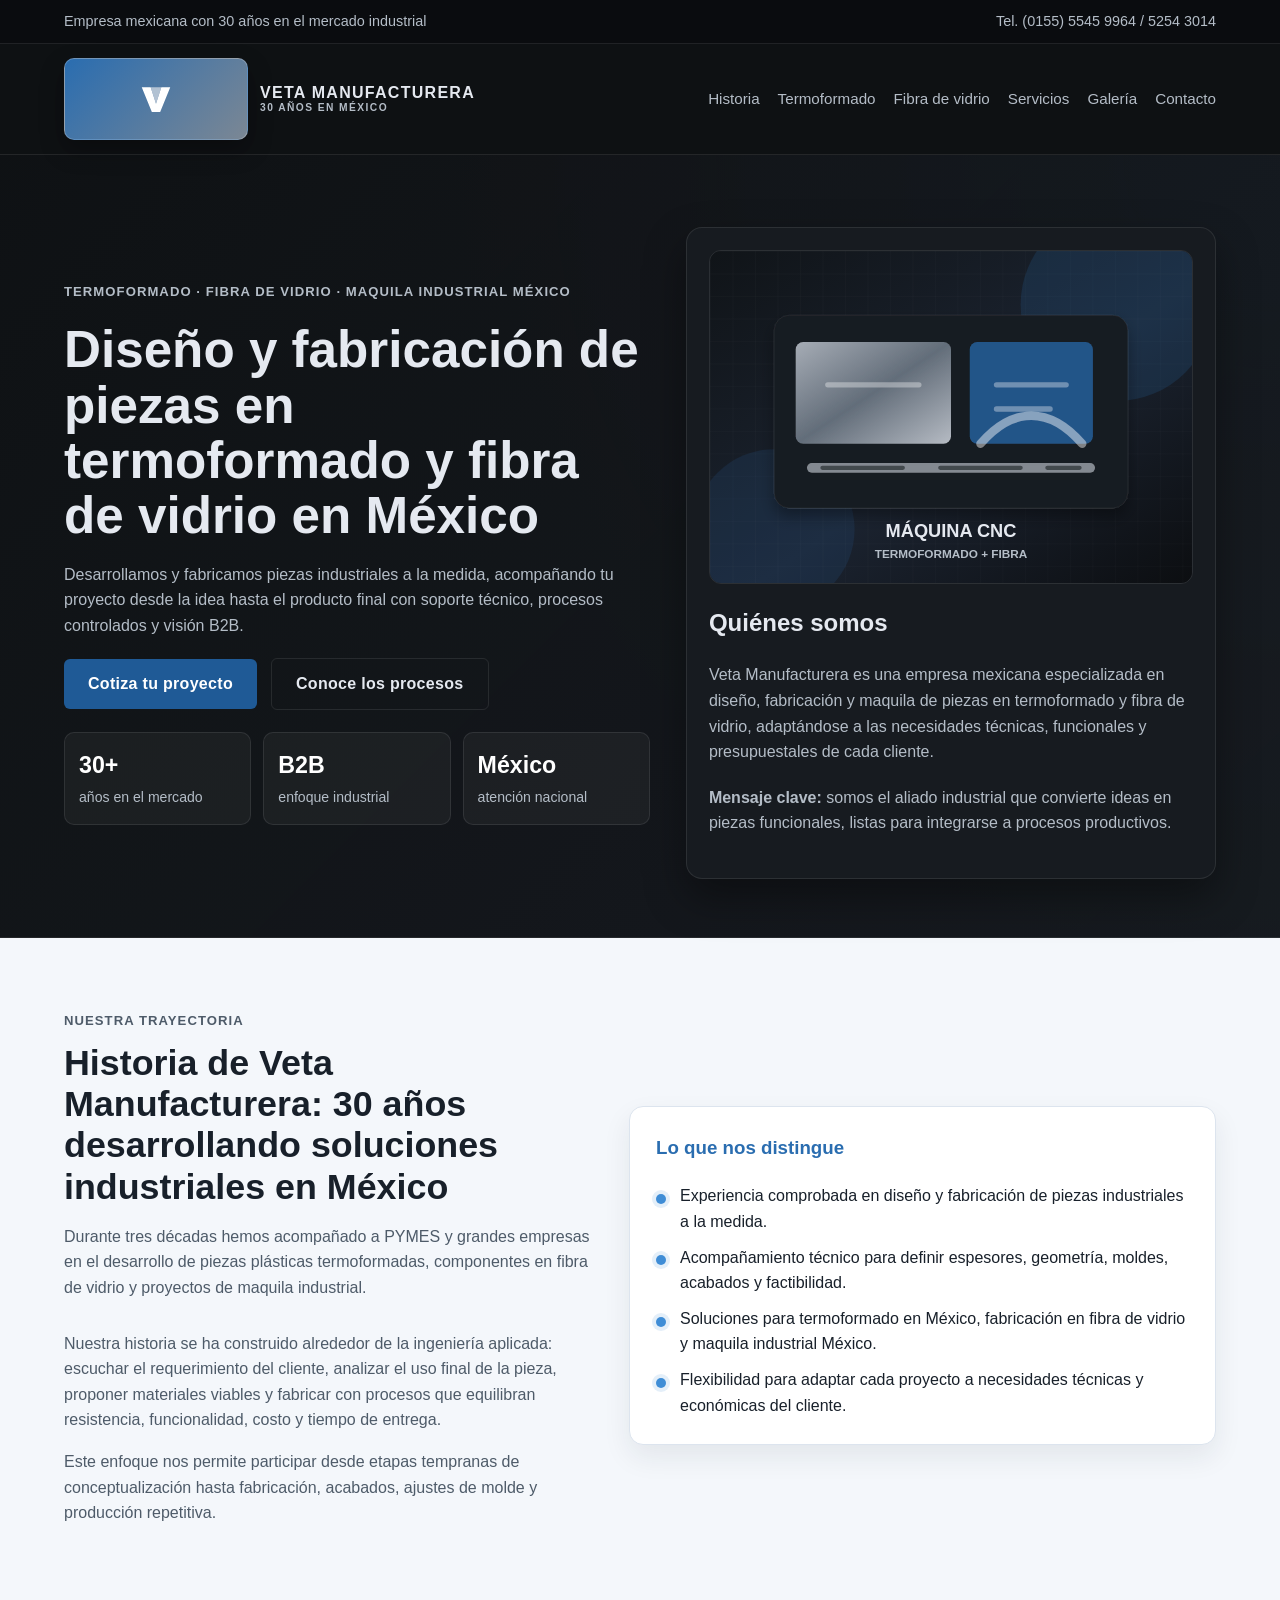
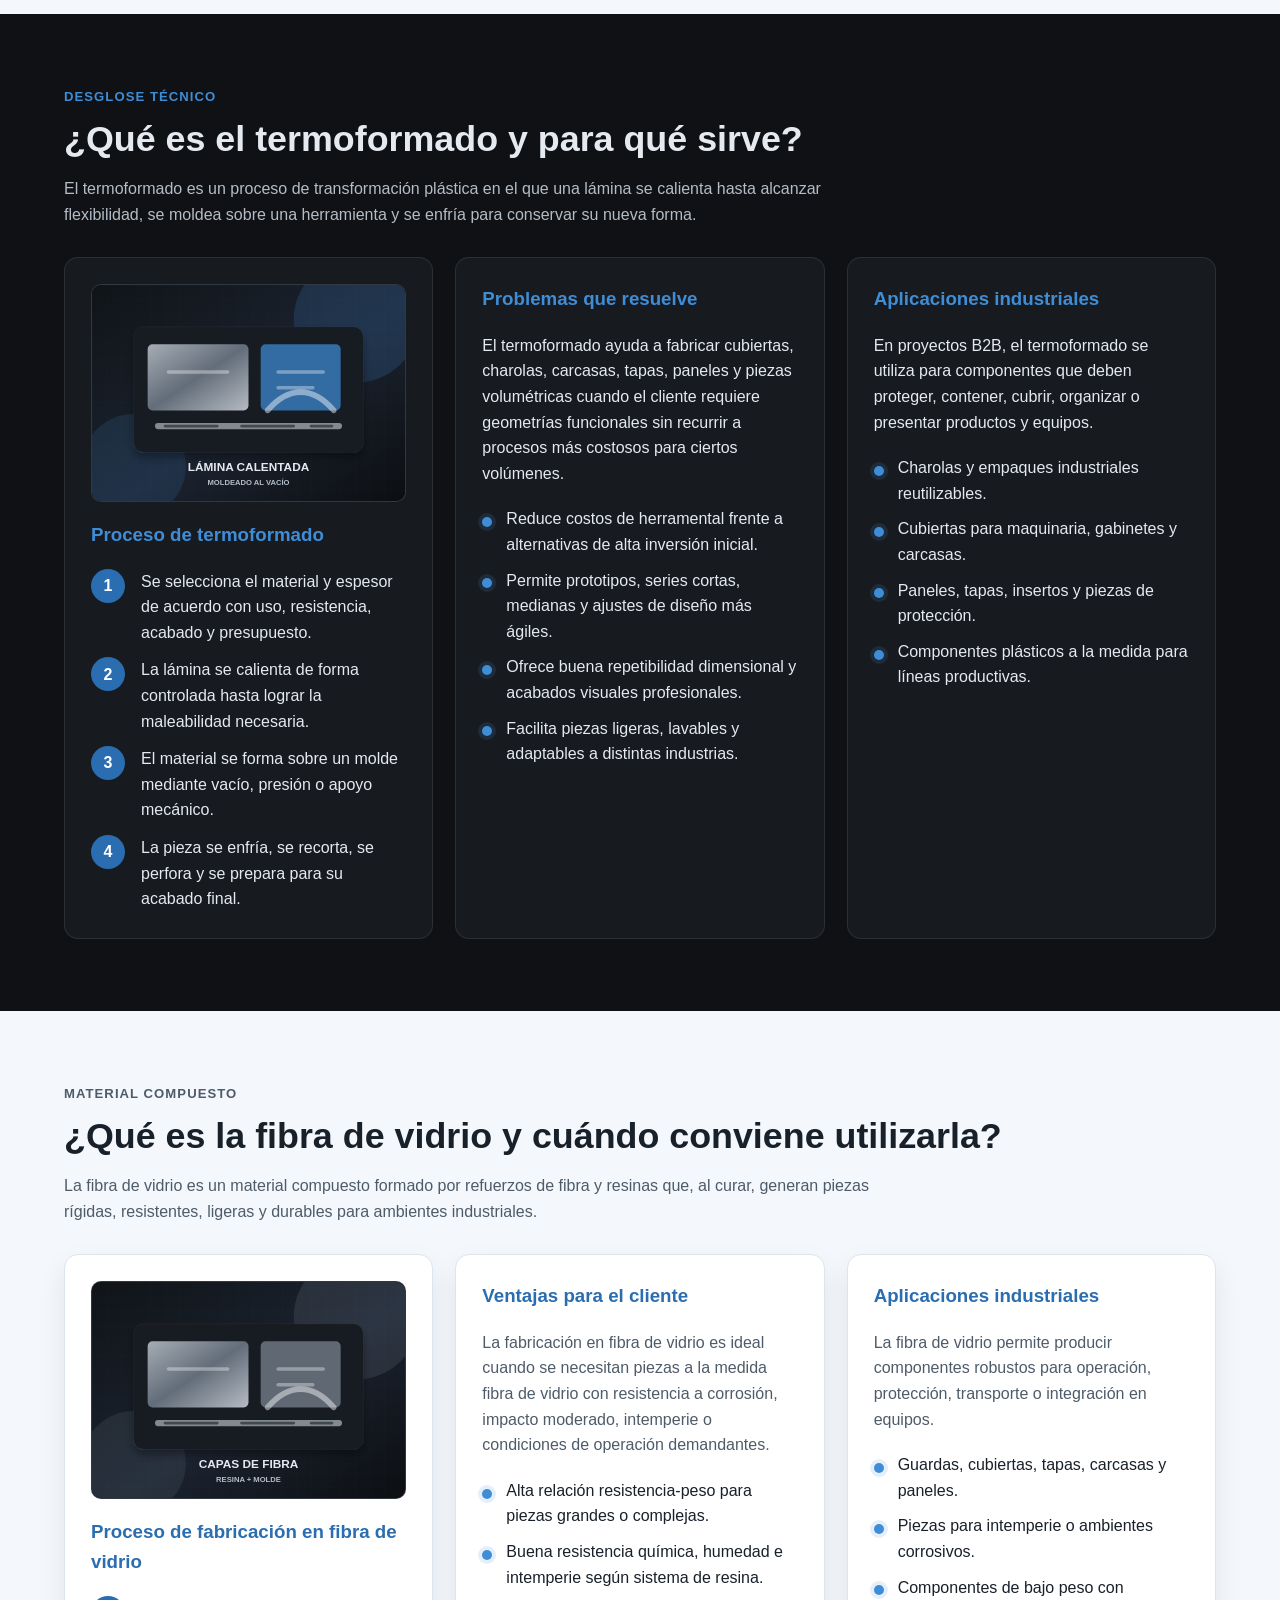
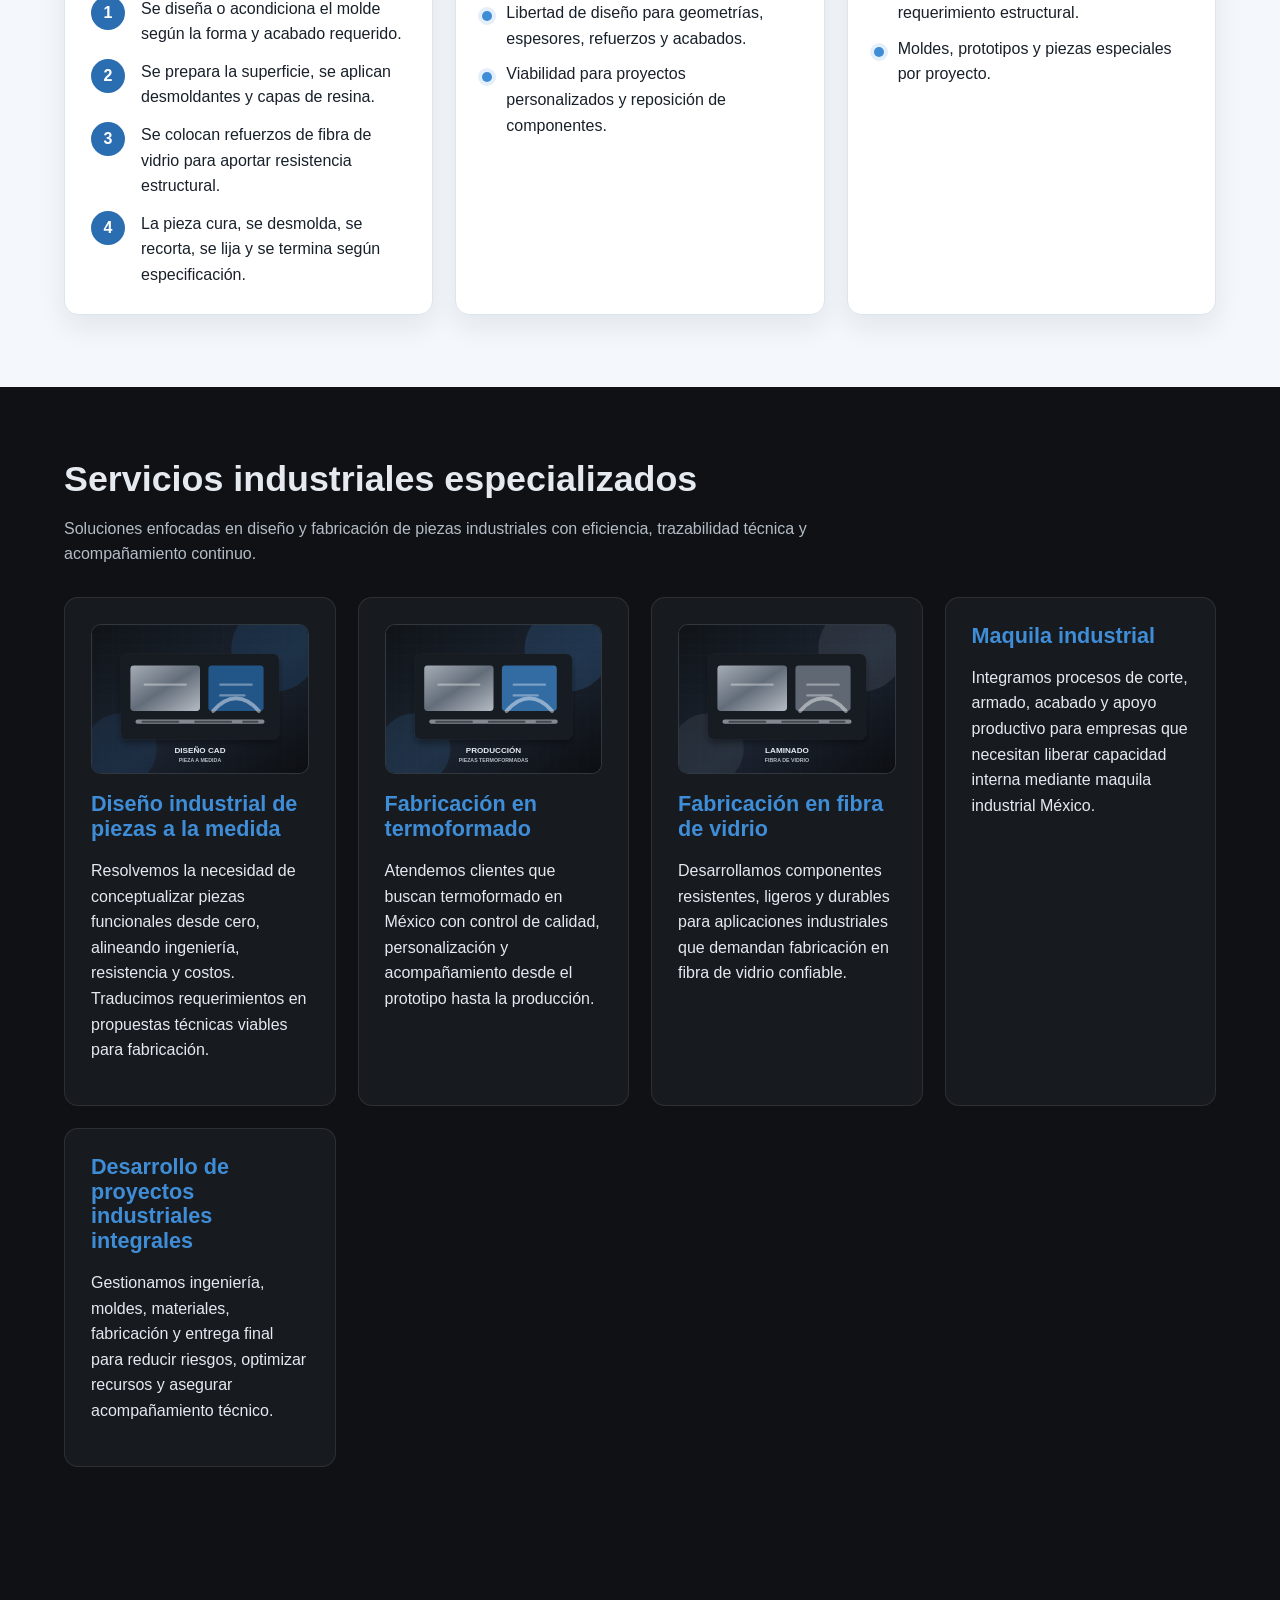
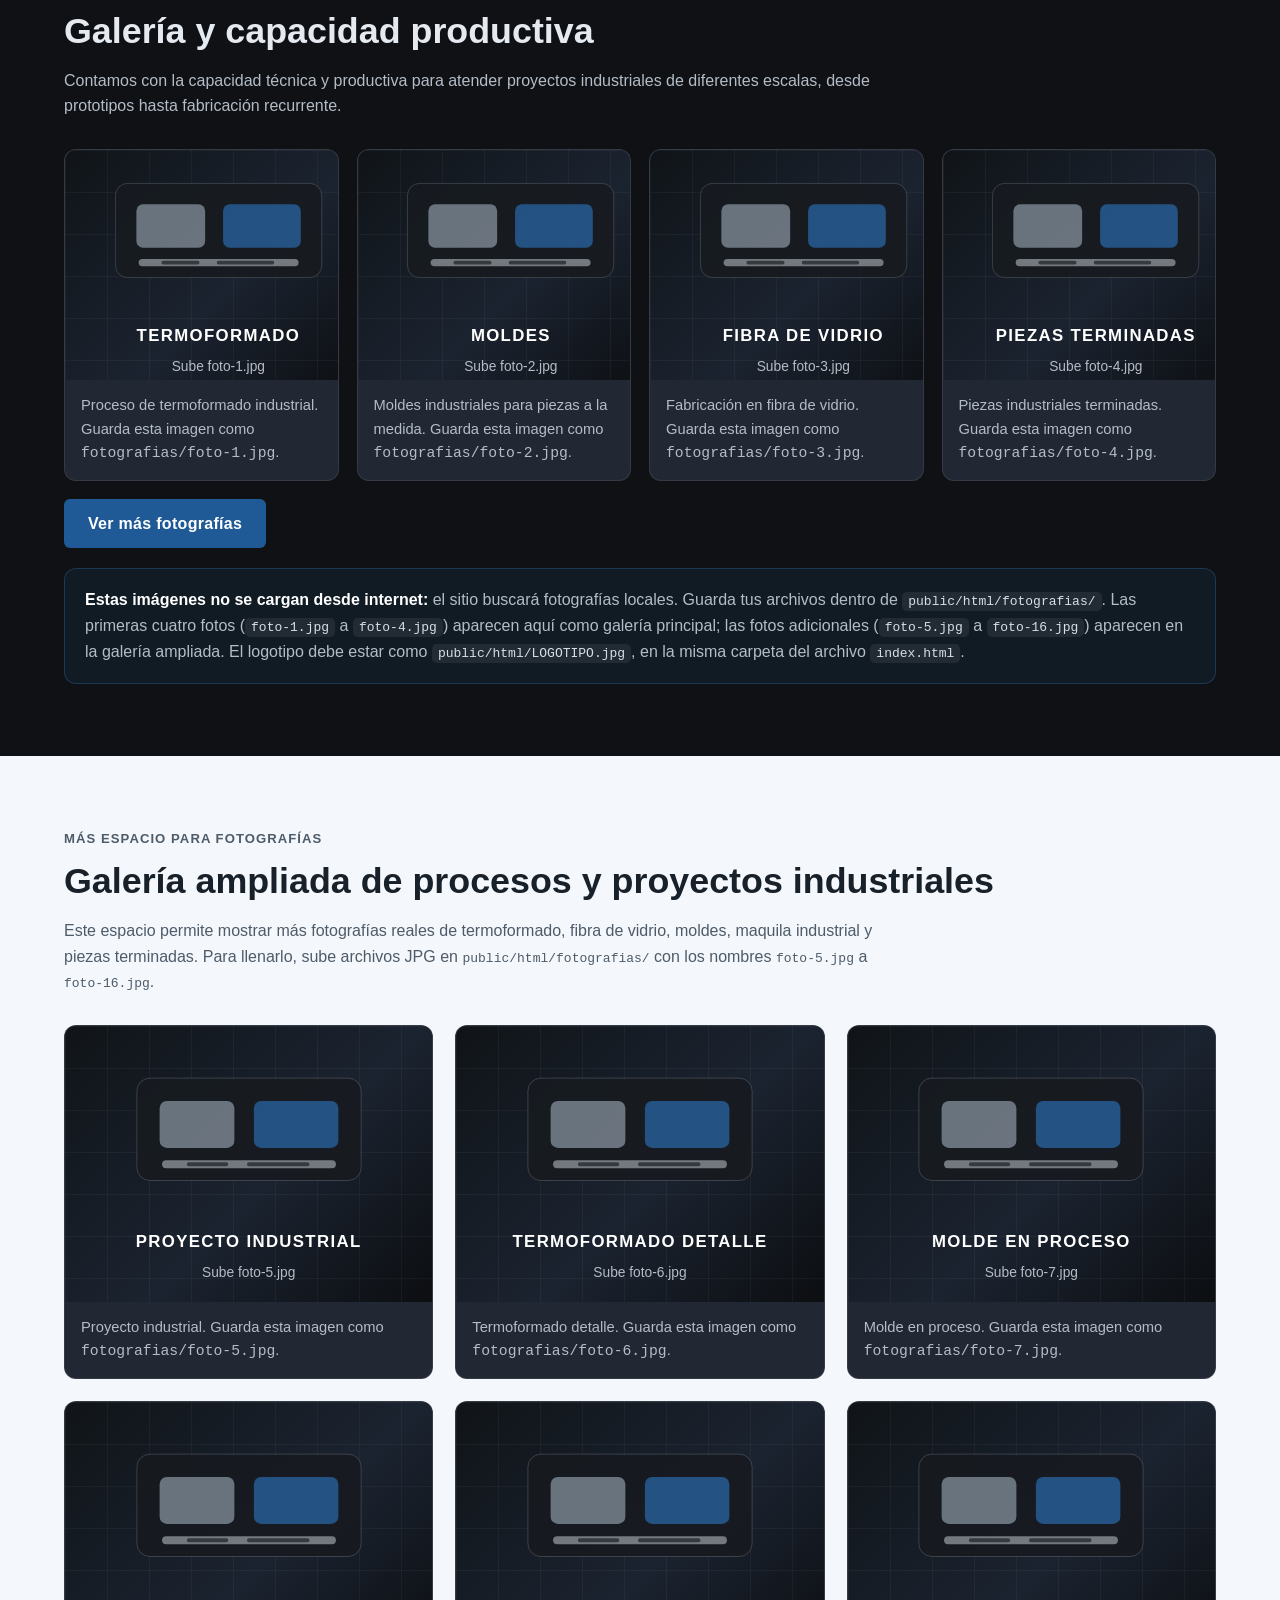
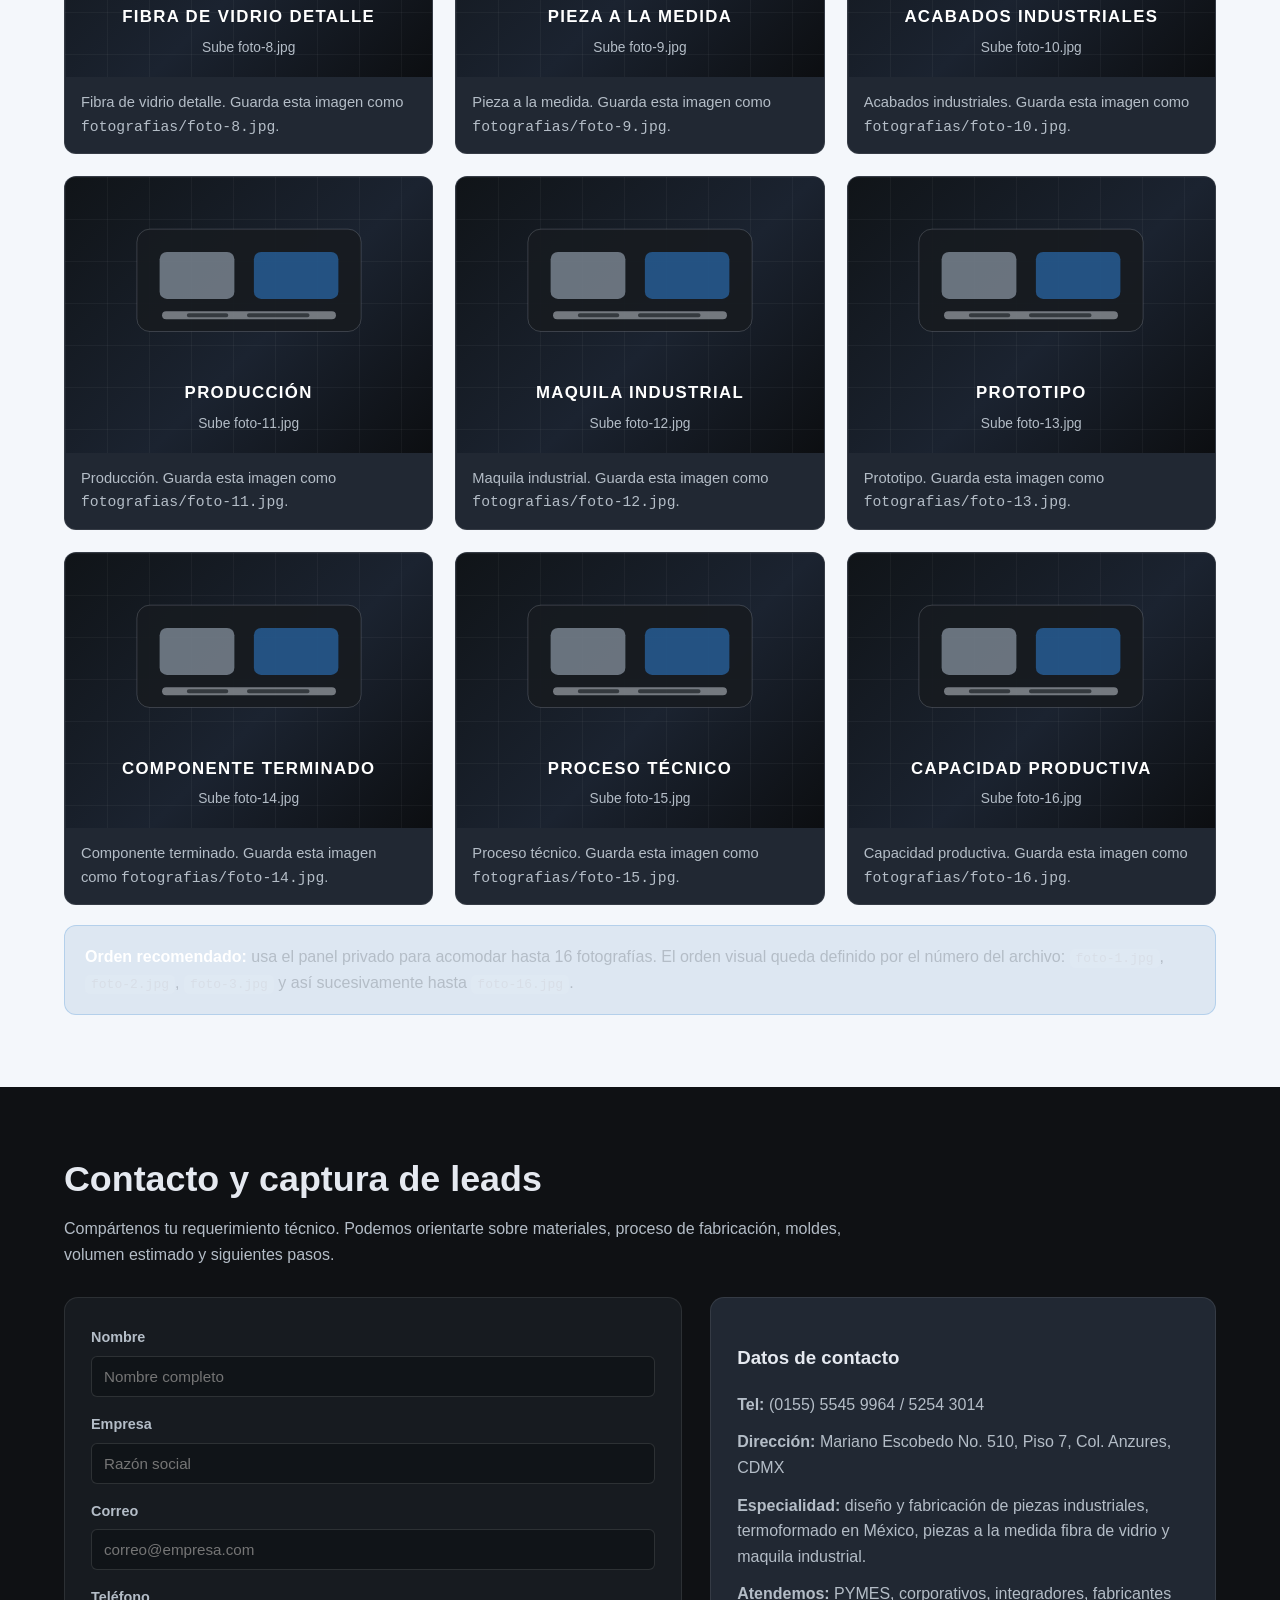
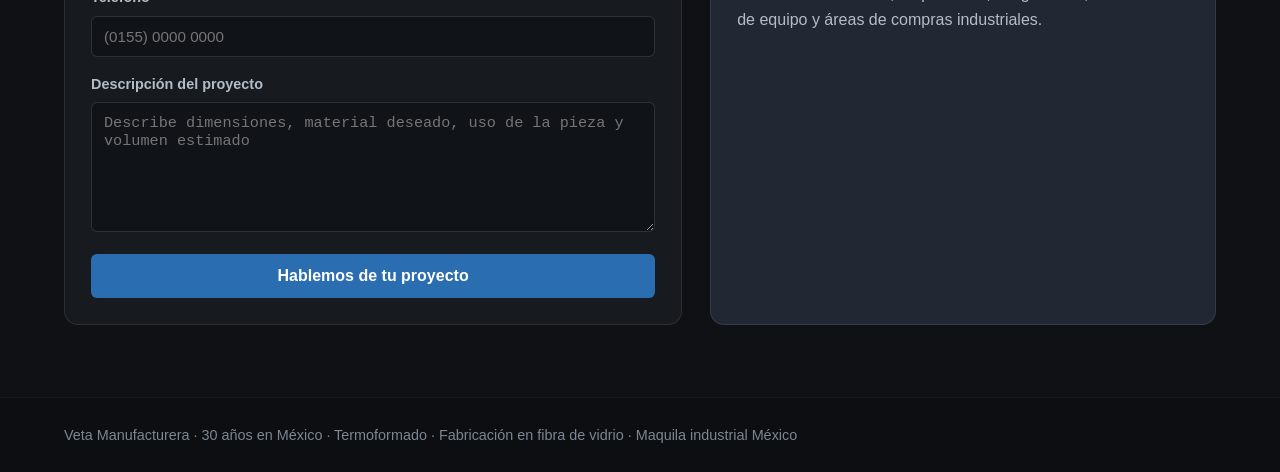
==== commit 751fa178: "Add expanded photo gallery capacity" ====
--- a/index.html
+++ b/index.html
@@ -352,6 +352,15 @@
       grid-template-columns: repeat(auto-fit, minmax(235px, 1fr));
     }
 
+    .gallery.expanded-gallery {
+      grid-template-columns: repeat(auto-fit, minmax(280px, 1fr));
+      gap: 22px;
+    }
+
+    .expanded-gallery .photo-slot {
+      min-height: 270px;
+    }
+
     .gallery figure {
       margin: 0;
       background: var(--surface-light);
@@ -439,6 +448,13 @@
       border-radius: 12px;
       background: rgba(42, 109, 176, 0.11);
       color: var(--muted);
+    }
+
+    .gallery-actions {
+      display: flex;
+      gap: 12px;
+      flex-wrap: wrap;
+      margin: 18px 0 0;
     }
 
     .asset-note strong { color: #fff; }
@@ -544,6 +560,7 @@
         <a href="#termoformado">Termoformado</a>
         <a href="#fibra">Fibra de vidrio</a>
         <a href="#servicios">Servicios</a>
+        <a href="#galeria">Galería</a>
         <a href="#contacto">Contacto</a>
       </div>
     </div>
@@ -782,13 +799,231 @@
             <figcaption>Piezas industriales terminadas. Guarda esta imagen como <code>fotografias/foto-4.jpg</code>.</figcaption>
           </figure>
         </div>
+        <div class="gallery-actions">
+          <a class="cta" href="#galeria-ampliada">Ver más fotografías</a>
+        </div>
         <div class="asset-note">
-          <strong>Estas imágenes no se cargan desde internet:</strong> el sitio buscará fotografías locales. Guarda tus archivos dentro de <code>public/html/fotografias/</code> con estos nombres exactos y en el orden que definas en el panel privado: <code>foto-1.jpg</code>, <code>foto-2.jpg</code>, <code>foto-3.jpg</code> y <code>foto-4.jpg</code>. El logotipo debe estar como <code>public/html/LOGOTIPO.jpg</code>, en la misma carpeta del archivo <code>index.html</code>.
+          <strong>Estas imágenes no se cargan desde internet:</strong> el sitio buscará fotografías locales. Guarda tus archivos dentro de <code>public/html/fotografias/</code>. Las primeras cuatro fotos (<code>foto-1.jpg</code> a <code>foto-4.jpg</code>) aparecen aquí como galería principal; las fotos adicionales (<code>foto-5.jpg</code> a <code>foto-16.jpg</code>) aparecen en la galería ampliada. El logotipo debe estar como <code>public/html/LOGOTIPO.jpg</code>, en la misma carpeta del archivo <code>index.html</code>.
         </div>
       </div>
     </section>
 
-
+    <section id="galeria-ampliada" class="light-section">
+      <div class="container">
+        <p class="eyebrow">Más espacio para fotografías</p>
+        <h2>Galería ampliada de procesos y proyectos industriales</h2>
+        <p class="subtitle">Este espacio permite mostrar más fotografías reales de termoformado, fibra de vidrio, moldes, maquila industrial y piezas terminadas. Para llenarlo, sube archivos JPG en <code>public/html/fotografias/</code> con los nombres <code>foto-5.jpg</code> a <code>foto-16.jpg</code>.</p>
+        <div class="gallery expanded-gallery">
+          <figure>
+            <div class="photo-slot">
+              <img class="local-photo" data-srcs="fotografias/foto-5.jpg|public/html/fotografias/foto-5.jpg" alt="Proyecto industrial Veta Manufacturera" />
+              <div class="photo-placeholder" aria-hidden="true">
+                <svg viewBox="0 0 320 210" role="img">
+                  <rect x="22" y="42" width="276" height="126" rx="16" fill="#171b20" stroke="#d8dee7" stroke-opacity="0.26" />
+                  <rect x="50" y="70" width="92" height="58" rx="9" fill="#8b96a3" opacity="0.78" />
+                  <rect x="166" y="70" width="104" height="58" rx="9" fill="#2a6db0" opacity="0.74" />
+                  <path d="M58 148h204" stroke="#d8dee7" stroke-opacity="0.52" stroke-width="10" stroke-linecap="round" />
+                  <path d="M86 148h46M160 148h72" stroke="#101418" stroke-opacity="0.62" stroke-width="5" stroke-linecap="round" />
+                </svg>
+                <strong>Proyecto industrial</strong>
+                <span>Sube foto-5.jpg</span>
+              </div>
+            </div>
+            <figcaption>Proyecto industrial. Guarda esta imagen como <code>fotografias/foto-5.jpg</code>.</figcaption>
+          </figure>
+          <figure>
+            <div class="photo-slot">
+              <img class="local-photo" data-srcs="fotografias/foto-6.jpg|public/html/fotografias/foto-6.jpg" alt="Termoformado detalle Veta Manufacturera" />
+              <div class="photo-placeholder" aria-hidden="true">
+                <svg viewBox="0 0 320 210" role="img">
+                  <rect x="22" y="42" width="276" height="126" rx="16" fill="#171b20" stroke="#d8dee7" stroke-opacity="0.26" />
+                  <rect x="50" y="70" width="92" height="58" rx="9" fill="#8b96a3" opacity="0.78" />
+                  <rect x="166" y="70" width="104" height="58" rx="9" fill="#2a6db0" opacity="0.74" />
+                  <path d="M58 148h204" stroke="#d8dee7" stroke-opacity="0.52" stroke-width="10" stroke-linecap="round" />
+                  <path d="M86 148h46M160 148h72" stroke="#101418" stroke-opacity="0.62" stroke-width="5" stroke-linecap="round" />
+                </svg>
+                <strong>Termoformado detalle</strong>
+                <span>Sube foto-6.jpg</span>
+              </div>
+            </div>
+            <figcaption>Termoformado detalle. Guarda esta imagen como <code>fotografias/foto-6.jpg</code>.</figcaption>
+          </figure>
+          <figure>
+            <div class="photo-slot">
+              <img class="local-photo" data-srcs="fotografias/foto-7.jpg|public/html/fotografias/foto-7.jpg" alt="Molde en proceso Veta Manufacturera" />
+              <div class="photo-placeholder" aria-hidden="true">
+                <svg viewBox="0 0 320 210" role="img">
+                  <rect x="22" y="42" width="276" height="126" rx="16" fill="#171b20" stroke="#d8dee7" stroke-opacity="0.26" />
+                  <rect x="50" y="70" width="92" height="58" rx="9" fill="#8b96a3" opacity="0.78" />
+                  <rect x="166" y="70" width="104" height="58" rx="9" fill="#2a6db0" opacity="0.74" />
+                  <path d="M58 148h204" stroke="#d8dee7" stroke-opacity="0.52" stroke-width="10" stroke-linecap="round" />
+                  <path d="M86 148h46M160 148h72" stroke="#101418" stroke-opacity="0.62" stroke-width="5" stroke-linecap="round" />
+                </svg>
+                <strong>Molde en proceso</strong>
+                <span>Sube foto-7.jpg</span>
+              </div>
+            </div>
+            <figcaption>Molde en proceso. Guarda esta imagen como <code>fotografias/foto-7.jpg</code>.</figcaption>
+          </figure>
+          <figure>
+            <div class="photo-slot">
+              <img class="local-photo" data-srcs="fotografias/foto-8.jpg|public/html/fotografias/foto-8.jpg" alt="Fibra de vidrio detalle Veta Manufacturera" />
+              <div class="photo-placeholder" aria-hidden="true">
+                <svg viewBox="0 0 320 210" role="img">
+                  <rect x="22" y="42" width="276" height="126" rx="16" fill="#171b20" stroke="#d8dee7" stroke-opacity="0.26" />
+                  <rect x="50" y="70" width="92" height="58" rx="9" fill="#8b96a3" opacity="0.78" />
+                  <rect x="166" y="70" width="104" height="58" rx="9" fill="#2a6db0" opacity="0.74" />
+                  <path d="M58 148h204" stroke="#d8dee7" stroke-opacity="0.52" stroke-width="10" stroke-linecap="round" />
+                  <path d="M86 148h46M160 148h72" stroke="#101418" stroke-opacity="0.62" stroke-width="5" stroke-linecap="round" />
+                </svg>
+                <strong>Fibra de vidrio detalle</strong>
+                <span>Sube foto-8.jpg</span>
+              </div>
+            </div>
+            <figcaption>Fibra de vidrio detalle. Guarda esta imagen como <code>fotografias/foto-8.jpg</code>.</figcaption>
+          </figure>
+          <figure>
+            <div class="photo-slot">
+              <img class="local-photo" data-srcs="fotografias/foto-9.jpg|public/html/fotografias/foto-9.jpg" alt="Pieza a la medida Veta Manufacturera" />
+              <div class="photo-placeholder" aria-hidden="true">
+                <svg viewBox="0 0 320 210" role="img">
+                  <rect x="22" y="42" width="276" height="126" rx="16" fill="#171b20" stroke="#d8dee7" stroke-opacity="0.26" />
+                  <rect x="50" y="70" width="92" height="58" rx="9" fill="#8b96a3" opacity="0.78" />
+                  <rect x="166" y="70" width="104" height="58" rx="9" fill="#2a6db0" opacity="0.74" />
+                  <path d="M58 148h204" stroke="#d8dee7" stroke-opacity="0.52" stroke-width="10" stroke-linecap="round" />
+                  <path d="M86 148h46M160 148h72" stroke="#101418" stroke-opacity="0.62" stroke-width="5" stroke-linecap="round" />
+                </svg>
+                <strong>Pieza a la medida</strong>
+                <span>Sube foto-9.jpg</span>
+              </div>
+            </div>
+            <figcaption>Pieza a la medida. Guarda esta imagen como <code>fotografias/foto-9.jpg</code>.</figcaption>
+          </figure>
+          <figure>
+            <div class="photo-slot">
+              <img class="local-photo" data-srcs="fotografias/foto-10.jpg|public/html/fotografias/foto-10.jpg" alt="Acabados industriales Veta Manufacturera" />
+              <div class="photo-placeholder" aria-hidden="true">
+                <svg viewBox="0 0 320 210" role="img">
+                  <rect x="22" y="42" width="276" height="126" rx="16" fill="#171b20" stroke="#d8dee7" stroke-opacity="0.26" />
+                  <rect x="50" y="70" width="92" height="58" rx="9" fill="#8b96a3" opacity="0.78" />
+                  <rect x="166" y="70" width="104" height="58" rx="9" fill="#2a6db0" opacity="0.74" />
+                  <path d="M58 148h204" stroke="#d8dee7" stroke-opacity="0.52" stroke-width="10" stroke-linecap="round" />
+                  <path d="M86 148h46M160 148h72" stroke="#101418" stroke-opacity="0.62" stroke-width="5" stroke-linecap="round" />
+                </svg>
+                <strong>Acabados industriales</strong>
+                <span>Sube foto-10.jpg</span>
+              </div>
+            </div>
+            <figcaption>Acabados industriales. Guarda esta imagen como <code>fotografias/foto-10.jpg</code>.</figcaption>
+          </figure>
+          <figure>
+            <div class="photo-slot">
+              <img class="local-photo" data-srcs="fotografias/foto-11.jpg|public/html/fotografias/foto-11.jpg" alt="Producción Veta Manufacturera" />
+              <div class="photo-placeholder" aria-hidden="true">
+                <svg viewBox="0 0 320 210" role="img">
+                  <rect x="22" y="42" width="276" height="126" rx="16" fill="#171b20" stroke="#d8dee7" stroke-opacity="0.26" />
+                  <rect x="50" y="70" width="92" height="58" rx="9" fill="#8b96a3" opacity="0.78" />
+                  <rect x="166" y="70" width="104" height="58" rx="9" fill="#2a6db0" opacity="0.74" />
+                  <path d="M58 148h204" stroke="#d8dee7" stroke-opacity="0.52" stroke-width="10" stroke-linecap="round" />
+                  <path d="M86 148h46M160 148h72" stroke="#101418" stroke-opacity="0.62" stroke-width="5" stroke-linecap="round" />
+                </svg>
+                <strong>Producción</strong>
+                <span>Sube foto-11.jpg</span>
+              </div>
+            </div>
+            <figcaption>Producción. Guarda esta imagen como <code>fotografias/foto-11.jpg</code>.</figcaption>
+          </figure>
+          <figure>
+            <div class="photo-slot">
+              <img class="local-photo" data-srcs="fotografias/foto-12.jpg|public/html/fotografias/foto-12.jpg" alt="Maquila industrial Veta Manufacturera" />
+              <div class="photo-placeholder" aria-hidden="true">
+                <svg viewBox="0 0 320 210" role="img">
+                  <rect x="22" y="42" width="276" height="126" rx="16" fill="#171b20" stroke="#d8dee7" stroke-opacity="0.26" />
+                  <rect x="50" y="70" width="92" height="58" rx="9" fill="#8b96a3" opacity="0.78" />
+                  <rect x="166" y="70" width="104" height="58" rx="9" fill="#2a6db0" opacity="0.74" />
+                  <path d="M58 148h204" stroke="#d8dee7" stroke-opacity="0.52" stroke-width="10" stroke-linecap="round" />
+                  <path d="M86 148h46M160 148h72" stroke="#101418" stroke-opacity="0.62" stroke-width="5" stroke-linecap="round" />
+                </svg>
+                <strong>Maquila industrial</strong>
+                <span>Sube foto-12.jpg</span>
+              </div>
+            </div>
+            <figcaption>Maquila industrial. Guarda esta imagen como <code>fotografias/foto-12.jpg</code>.</figcaption>
+          </figure>
+          <figure>
+            <div class="photo-slot">
+              <img class="local-photo" data-srcs="fotografias/foto-13.jpg|public/html/fotografias/foto-13.jpg" alt="Prototipo Veta Manufacturera" />
+              <div class="photo-placeholder" aria-hidden="true">
+                <svg viewBox="0 0 320 210" role="img">
+                  <rect x="22" y="42" width="276" height="126" rx="16" fill="#171b20" stroke="#d8dee7" stroke-opacity="0.26" />
+                  <rect x="50" y="70" width="92" height="58" rx="9" fill="#8b96a3" opacity="0.78" />
+                  <rect x="166" y="70" width="104" height="58" rx="9" fill="#2a6db0" opacity="0.74" />
+                  <path d="M58 148h204" stroke="#d8dee7" stroke-opacity="0.52" stroke-width="10" stroke-linecap="round" />
+                  <path d="M86 148h46M160 148h72" stroke="#101418" stroke-opacity="0.62" stroke-width="5" stroke-linecap="round" />
+                </svg>
+                <strong>Prototipo</strong>
+                <span>Sube foto-13.jpg</span>
+              </div>
+            </div>
+            <figcaption>Prototipo. Guarda esta imagen como <code>fotografias/foto-13.jpg</code>.</figcaption>
+          </figure>
+          <figure>
+            <div class="photo-slot">
+              <img class="local-photo" data-srcs="fotografias/foto-14.jpg|public/html/fotografias/foto-14.jpg" alt="Componente terminado Veta Manufacturera" />
+              <div class="photo-placeholder" aria-hidden="true">
+                <svg viewBox="0 0 320 210" role="img">
+                  <rect x="22" y="42" width="276" height="126" rx="16" fill="#171b20" stroke="#d8dee7" stroke-opacity="0.26" />
+                  <rect x="50" y="70" width="92" height="58" rx="9" fill="#8b96a3" opacity="0.78" />
+                  <rect x="166" y="70" width="104" height="58" rx="9" fill="#2a6db0" opacity="0.74" />
+                  <path d="M58 148h204" stroke="#d8dee7" stroke-opacity="0.52" stroke-width="10" stroke-linecap="round" />
+                  <path d="M86 148h46M160 148h72" stroke="#101418" stroke-opacity="0.62" stroke-width="5" stroke-linecap="round" />
+                </svg>
+                <strong>Componente terminado</strong>
+                <span>Sube foto-14.jpg</span>
+              </div>
+            </div>
+            <figcaption>Componente terminado. Guarda esta imagen como <code>fotografias/foto-14.jpg</code>.</figcaption>
+          </figure>
+          <figure>
+            <div class="photo-slot">
+              <img class="local-photo" data-srcs="fotografias/foto-15.jpg|public/html/fotografias/foto-15.jpg" alt="Proceso técnico Veta Manufacturera" />
+              <div class="photo-placeholder" aria-hidden="true">
+                <svg viewBox="0 0 320 210" role="img">
+                  <rect x="22" y="42" width="276" height="126" rx="16" fill="#171b20" stroke="#d8dee7" stroke-opacity="0.26" />
+                  <rect x="50" y="70" width="92" height="58" rx="9" fill="#8b96a3" opacity="0.78" />
+                  <rect x="166" y="70" width="104" height="58" rx="9" fill="#2a6db0" opacity="0.74" />
+                  <path d="M58 148h204" stroke="#d8dee7" stroke-opacity="0.52" stroke-width="10" stroke-linecap="round" />
+                  <path d="M86 148h46M160 148h72" stroke="#101418" stroke-opacity="0.62" stroke-width="5" stroke-linecap="round" />
+                </svg>
+                <strong>Proceso técnico</strong>
+                <span>Sube foto-15.jpg</span>
+              </div>
+            </div>
+            <figcaption>Proceso técnico. Guarda esta imagen como <code>fotografias/foto-15.jpg</code>.</figcaption>
+          </figure>
+          <figure>
+            <div class="photo-slot">
+              <img class="local-photo" data-srcs="fotografias/foto-16.jpg|public/html/fotografias/foto-16.jpg" alt="Capacidad productiva Veta Manufacturera" />
+              <div class="photo-placeholder" aria-hidden="true">
+                <svg viewBox="0 0 320 210" role="img">
+                  <rect x="22" y="42" width="276" height="126" rx="16" fill="#171b20" stroke="#d8dee7" stroke-opacity="0.26" />
+                  <rect x="50" y="70" width="92" height="58" rx="9" fill="#8b96a3" opacity="0.78" />
+                  <rect x="166" y="70" width="104" height="58" rx="9" fill="#2a6db0" opacity="0.74" />
+                  <path d="M58 148h204" stroke="#d8dee7" stroke-opacity="0.52" stroke-width="10" stroke-linecap="round" />
+                  <path d="M86 148h46M160 148h72" stroke="#101418" stroke-opacity="0.62" stroke-width="5" stroke-linecap="round" />
+                </svg>
+                <strong>Capacidad productiva</strong>
+                <span>Sube foto-16.jpg</span>
+              </div>
+            </div>
+            <figcaption>Capacidad productiva. Guarda esta imagen como <code>fotografias/foto-16.jpg</code>.</figcaption>
+          </figure>
+        </div>
+        <div class="asset-note">
+          <strong>Orden recomendado:</strong> usa el panel privado para acomodar hasta 16 fotografías. El orden visual queda definido por el número del archivo: <code>foto-1.jpg</code>, <code>foto-2.jpg</code>, <code>foto-3.jpg</code> y así sucesivamente hasta <code>foto-16.jpg</code>.
+        </div>
+      </div>
+    </section>
 
     <section id="contacto">
       <div class="container">
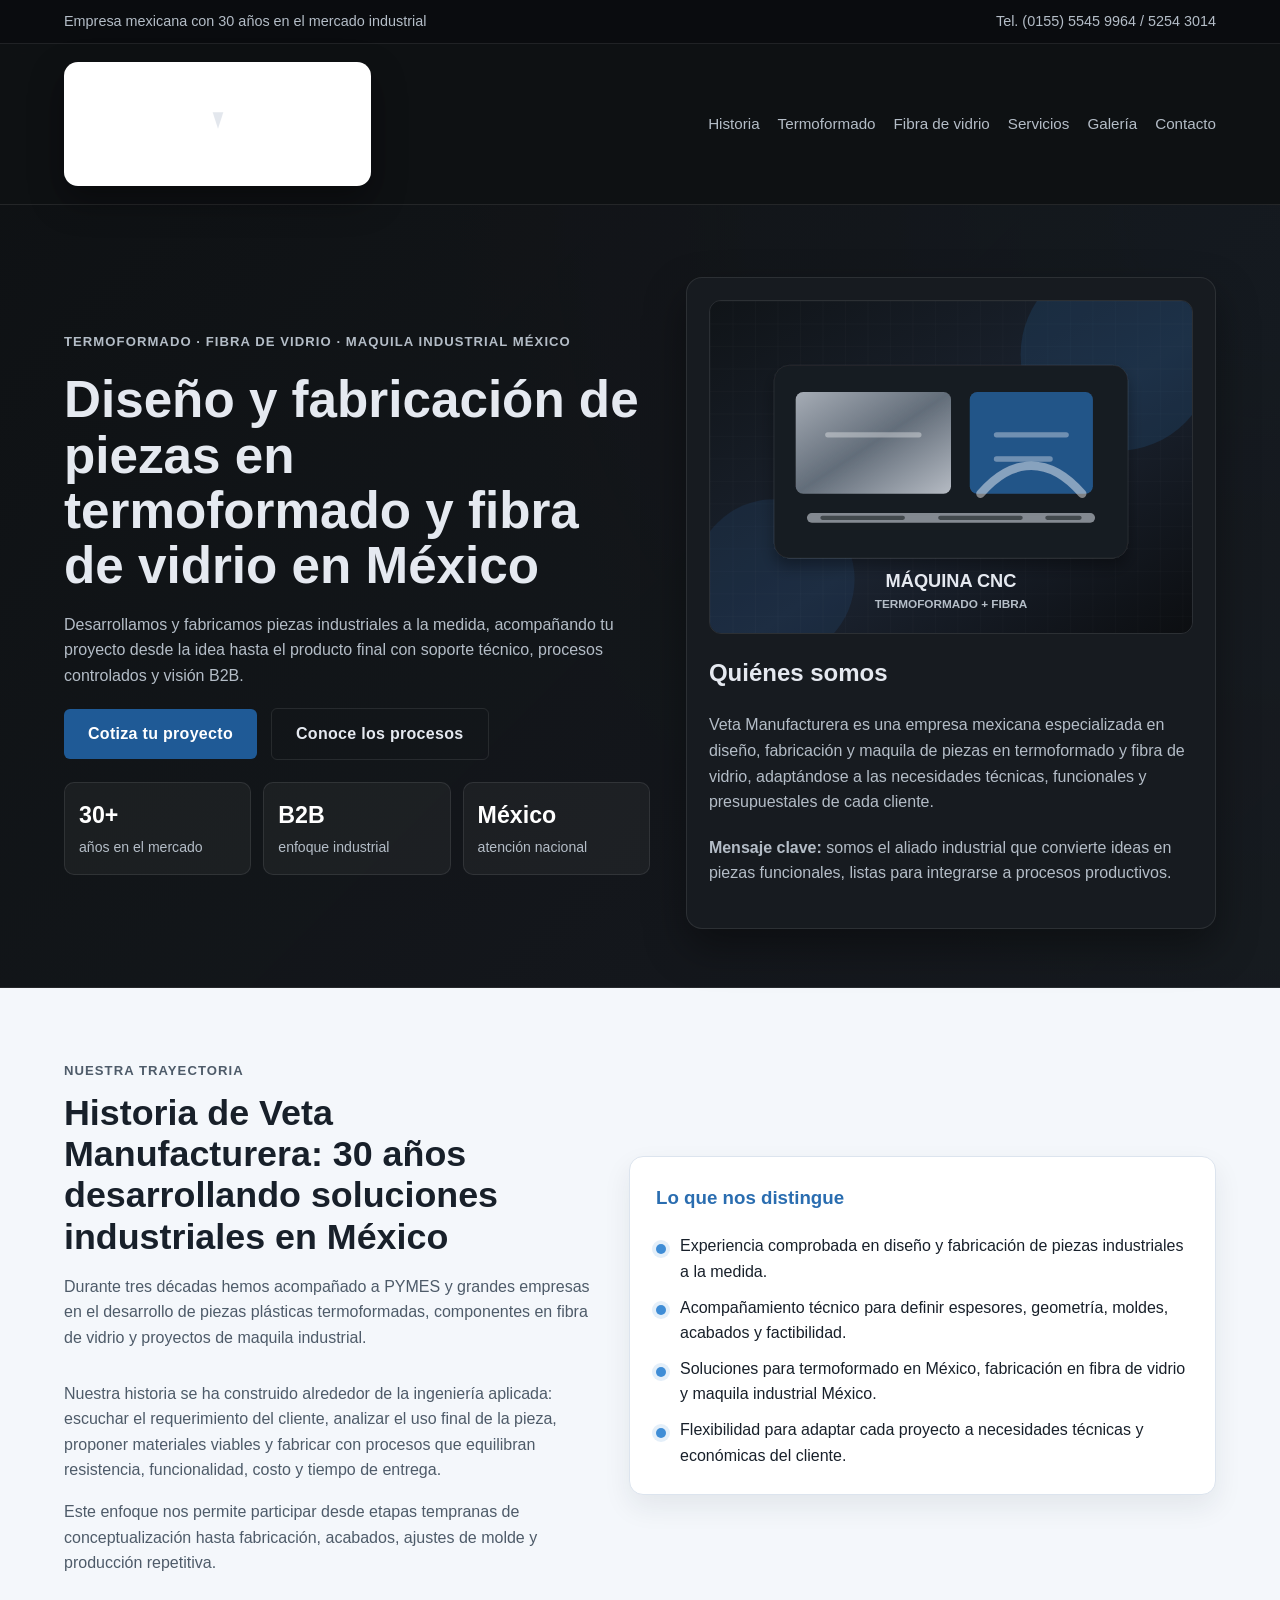
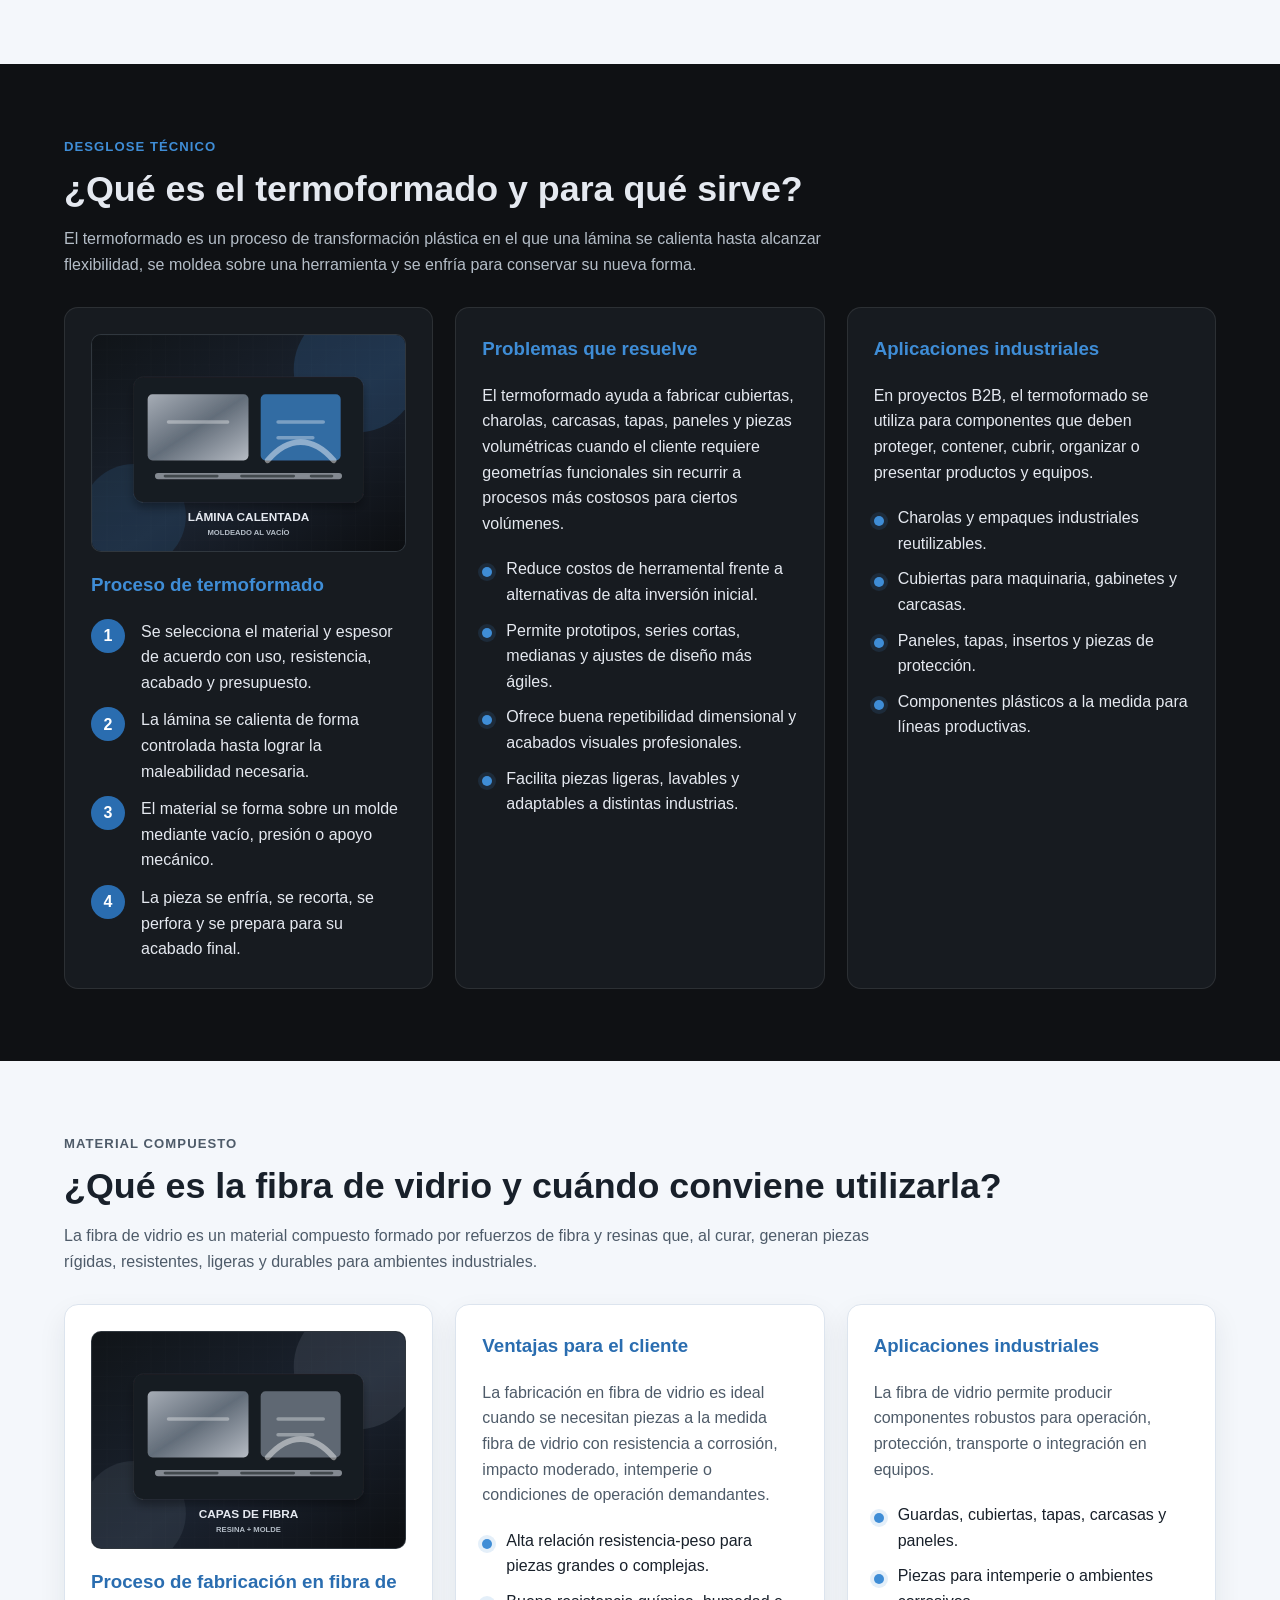
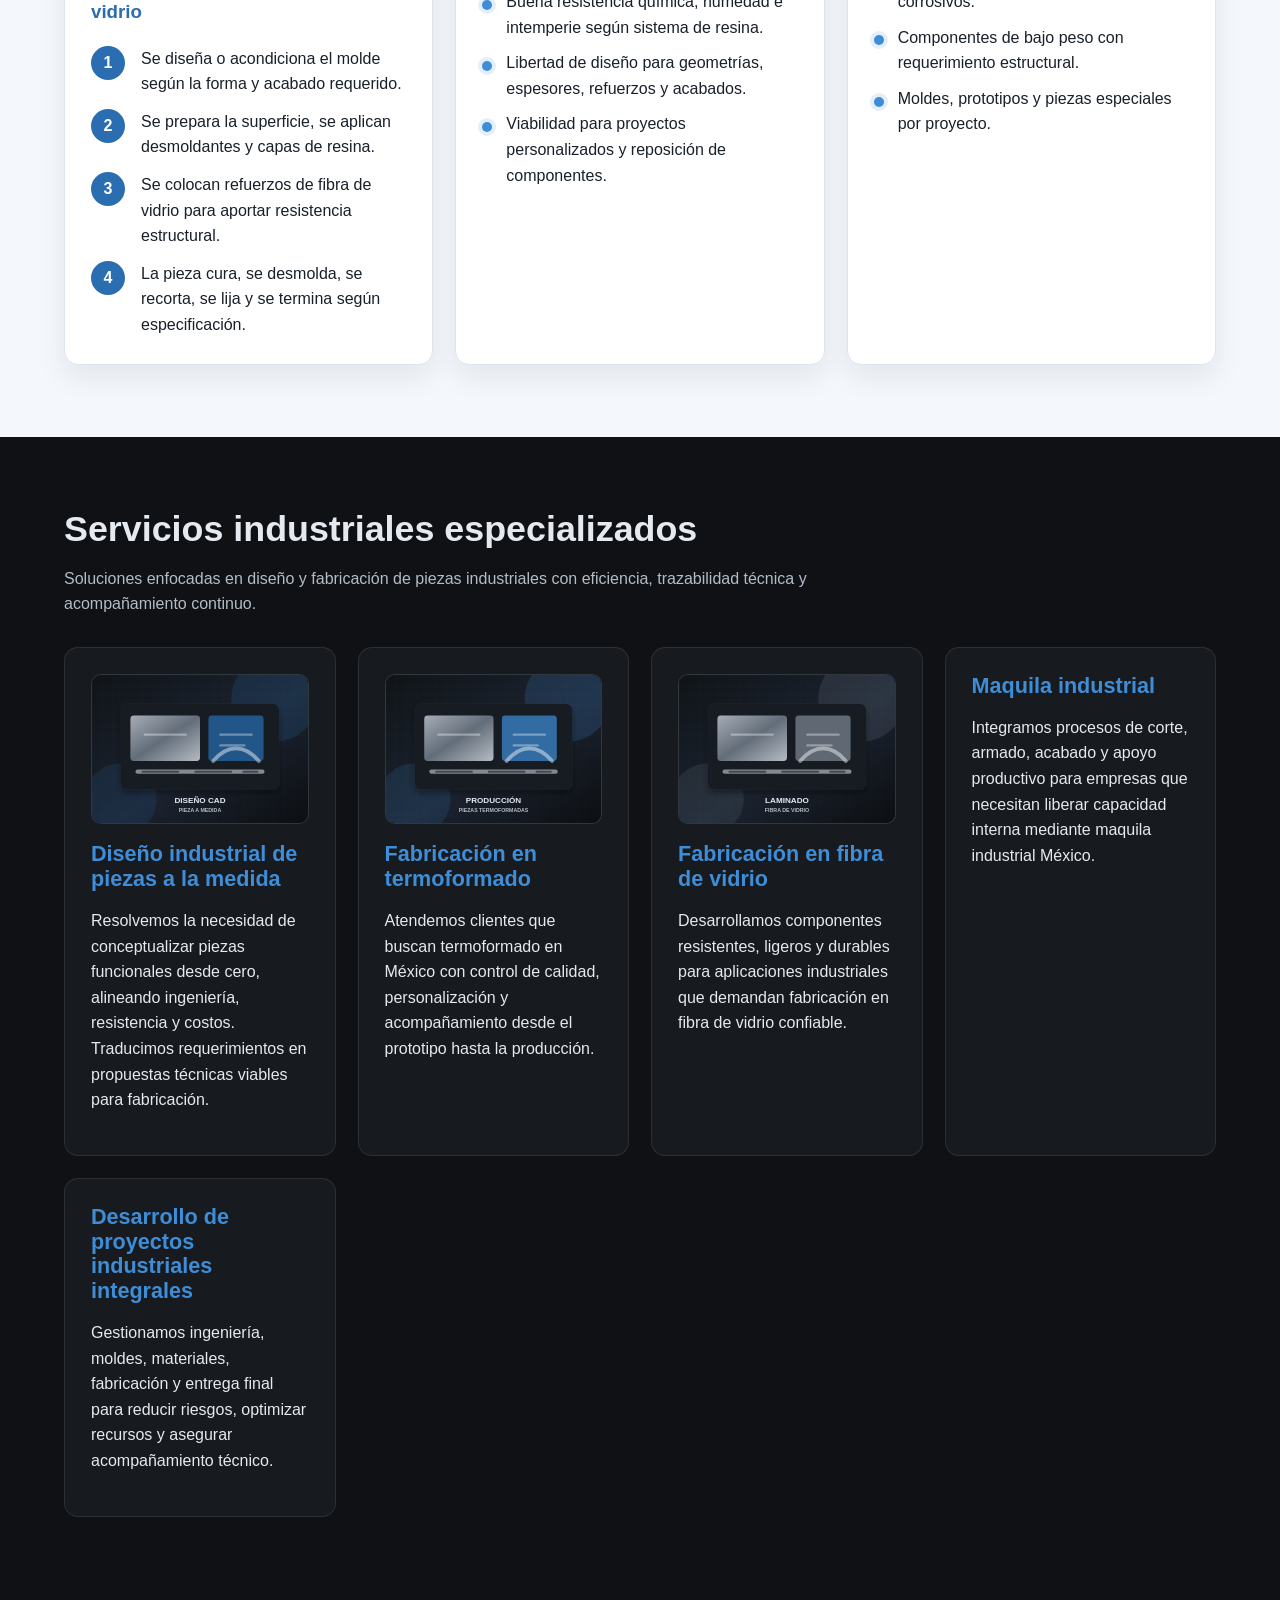
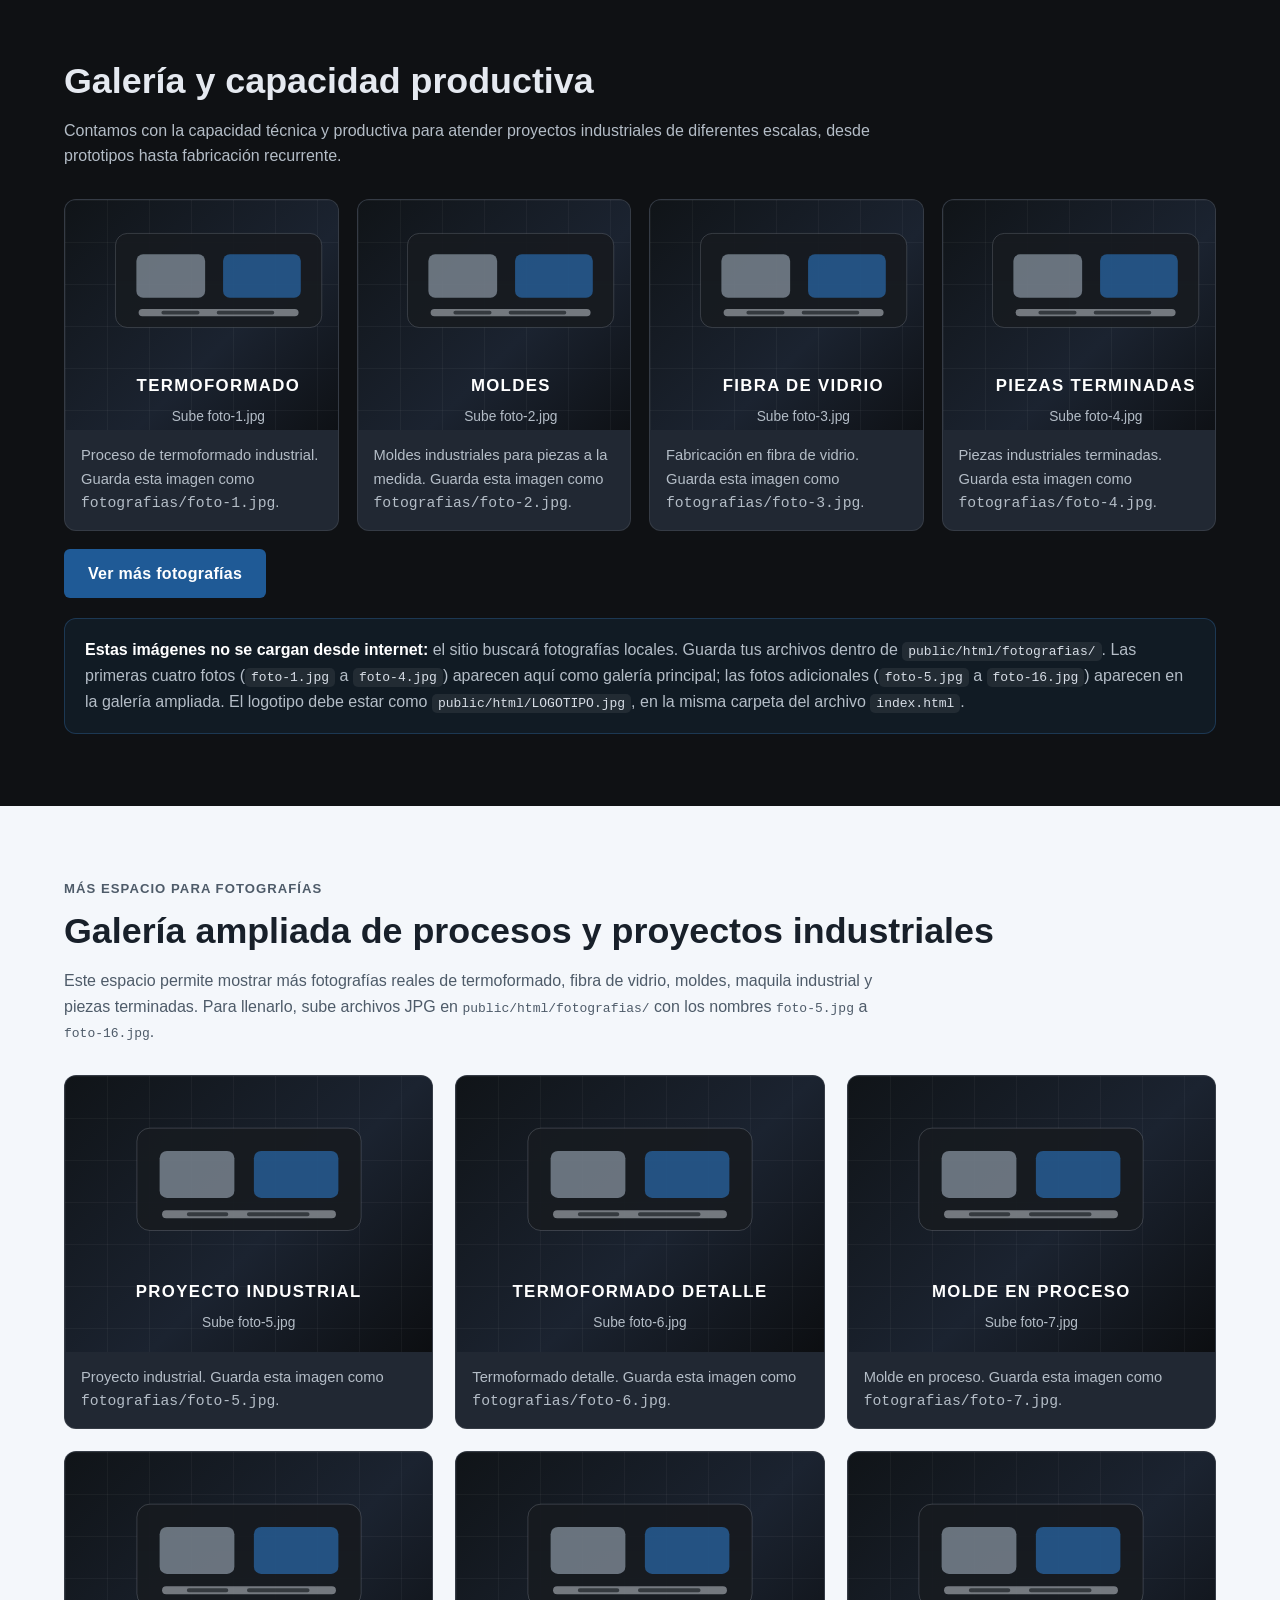
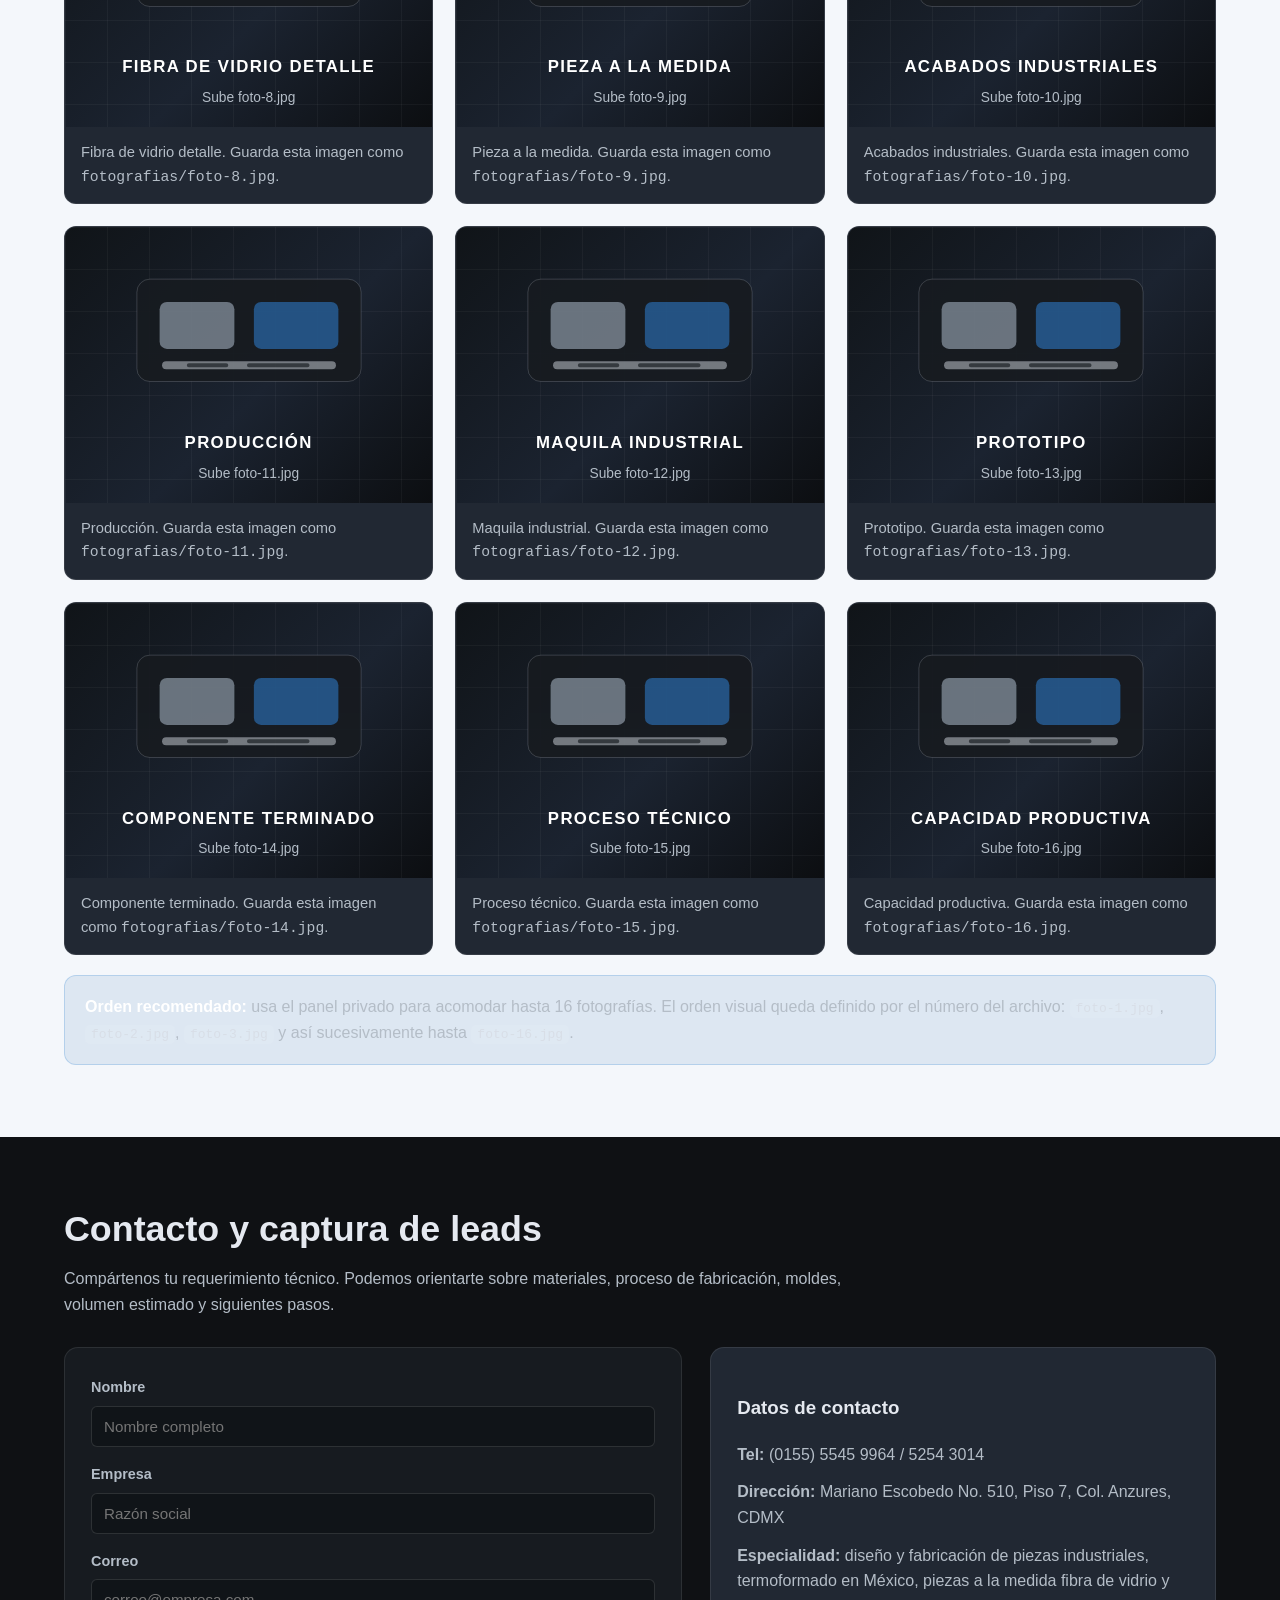
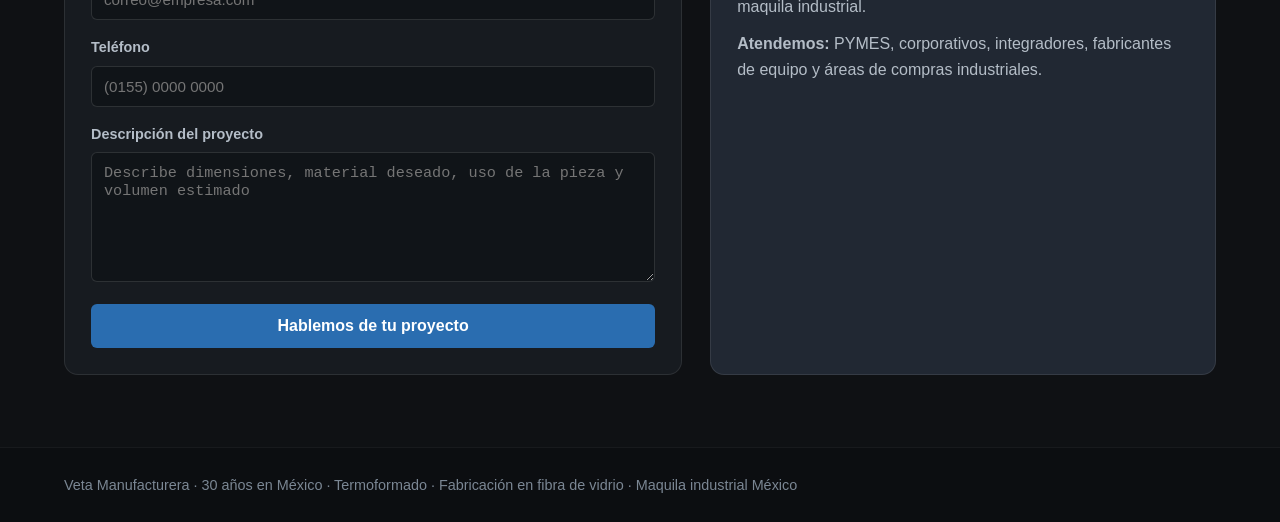
==== commit 05c0ceb9: "Enlarge logo display" ====
--- a/index.html
+++ b/index.html
@@ -66,7 +66,7 @@
       background: rgba(15, 17, 20, 0.94);
       backdrop-filter: blur(12px);
       border-bottom: 1px solid var(--line);
-      padding: 14px 0;
+      padding: 18px 0;
     }
 
     .brand {
@@ -81,12 +81,12 @@
     .logo-mark {
       display: inline-grid;
       place-items: center;
-      width: 184px;
-      height: 82px;
-      border-radius: 10px;
-      background: linear-gradient(135deg, #2a6db0, #7b8794);
-      border: 1px solid rgba(255, 255, 255, 0.22);
-      box-shadow: 0 10px 24px rgba(0, 0, 0, 0.28);
+      width: clamp(260px, 24vw, 360px);
+      height: 124px;
+      border-radius: 14px;
+      background: #fff;
+      border: 1px solid rgba(255, 255, 255, 0.32);
+      box-shadow: 0 14px 34px rgba(0, 0, 0, 0.34);
       overflow: hidden;
       flex: 0 0 auto;
     }
@@ -99,6 +99,11 @@
       object-fit: contain;
     }
 
+    .logo-mark img {
+      transform: scale(1.72);
+      transform-origin: center;
+    }
+
     .logo-mark svg {
       width: 38px;
       height: 38px;
@@ -120,6 +125,10 @@
       font-size: 0.64rem;
       font-weight: 700;
       letter-spacing: 0.14em;
+    }
+
+    @media (min-width: 1180px) {
+      .brand-text { display: none; }
     }
 
     .nav-links {
@@ -524,7 +533,8 @@
       .hero,
       .split,
       .contact-wrapper { grid-template-columns: 1fr; }
-      .logo-mark { width: 148px; height: 66px; }
+      .logo-mark { width: min(78vw, 260px); height: 104px; }
+      .logo-mark img { transform: scale(1.62); }
       .hero-card { order: -1; }
       .metrics { grid-template-columns: 1fr; }
       section { padding: 56px 0; }
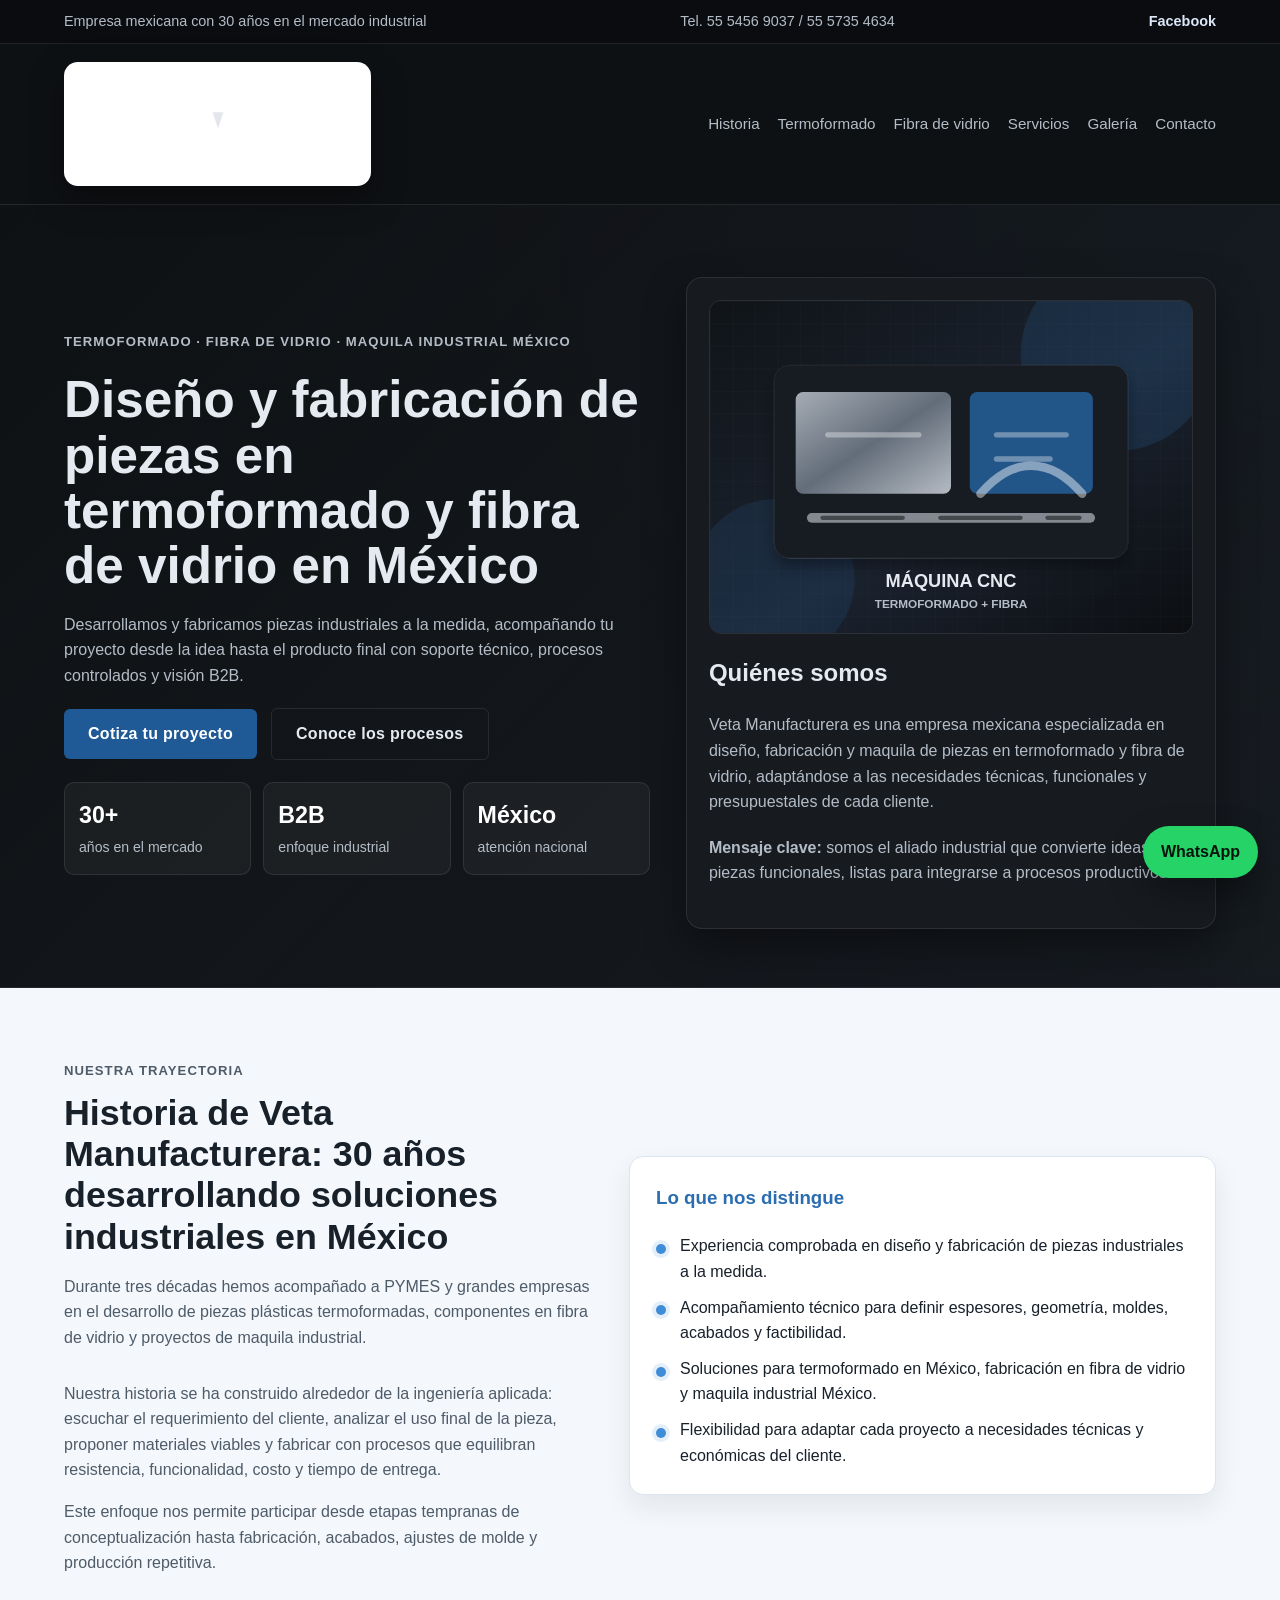
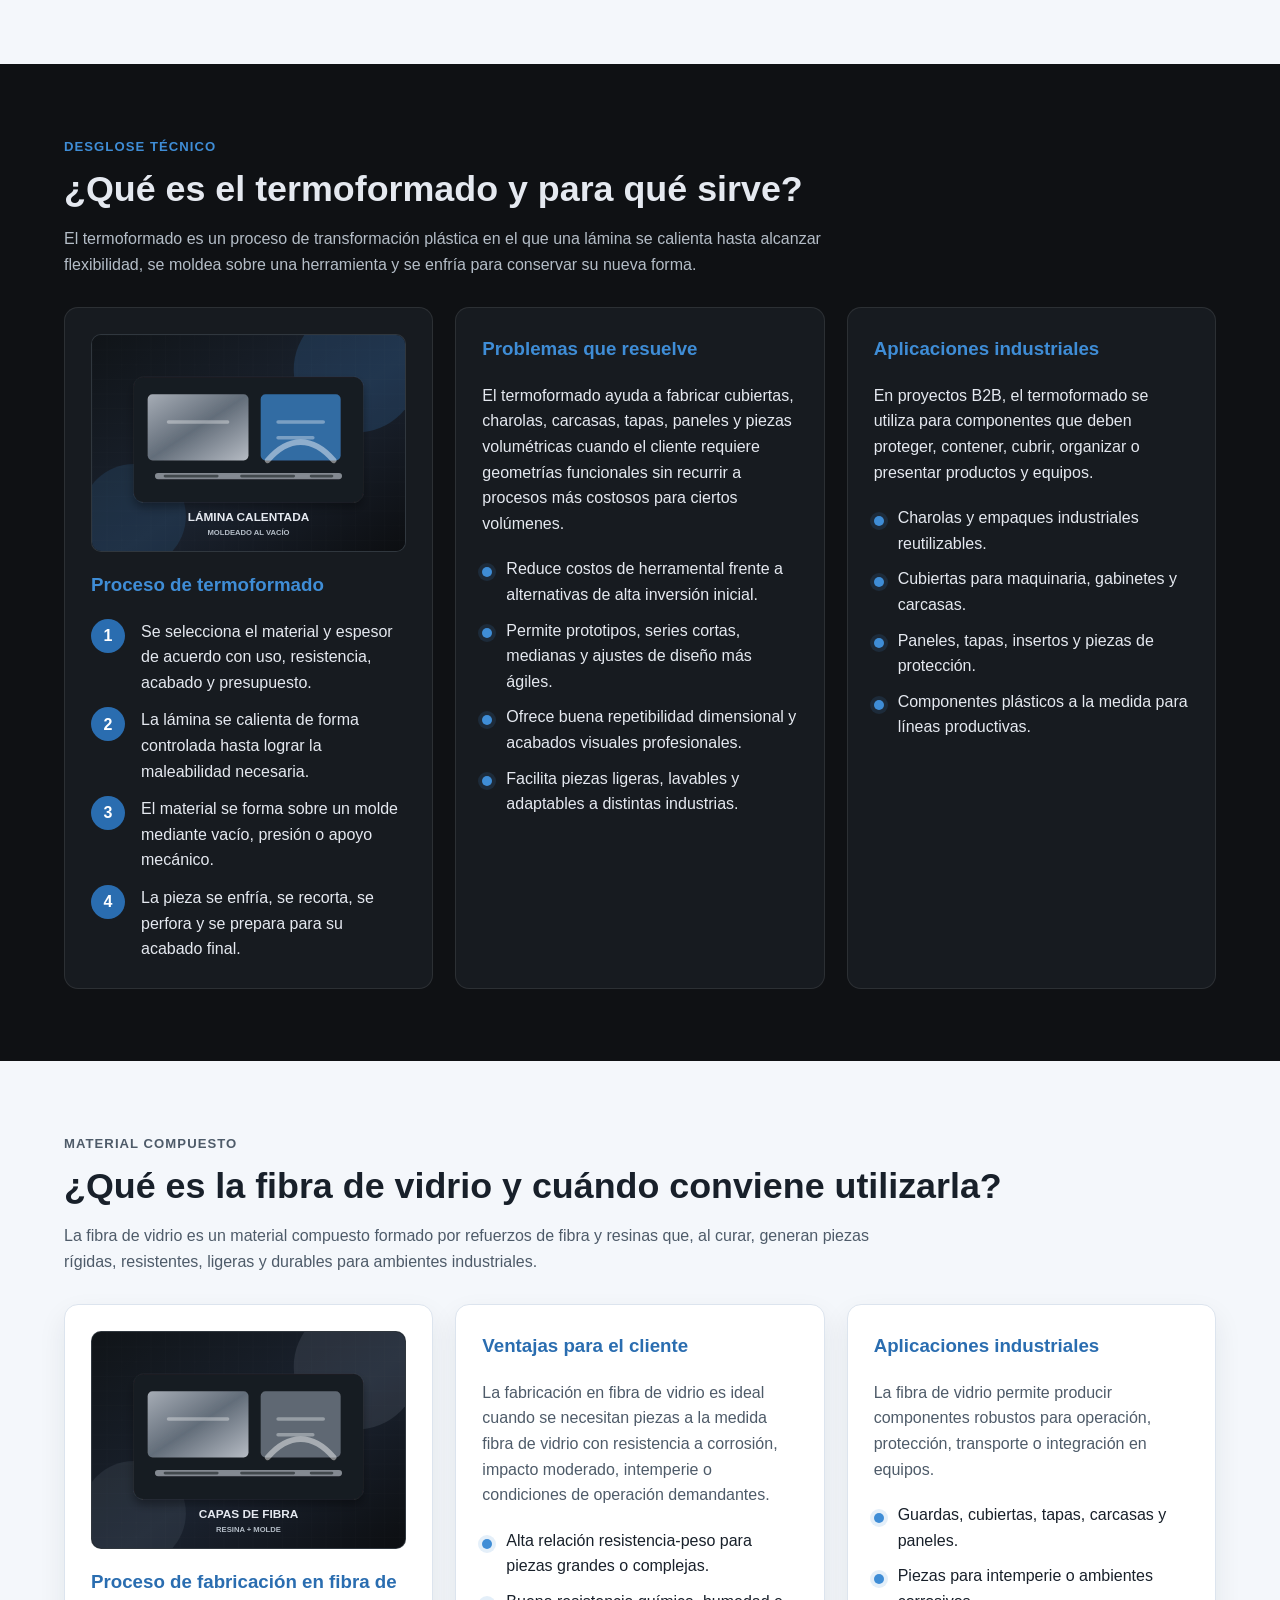
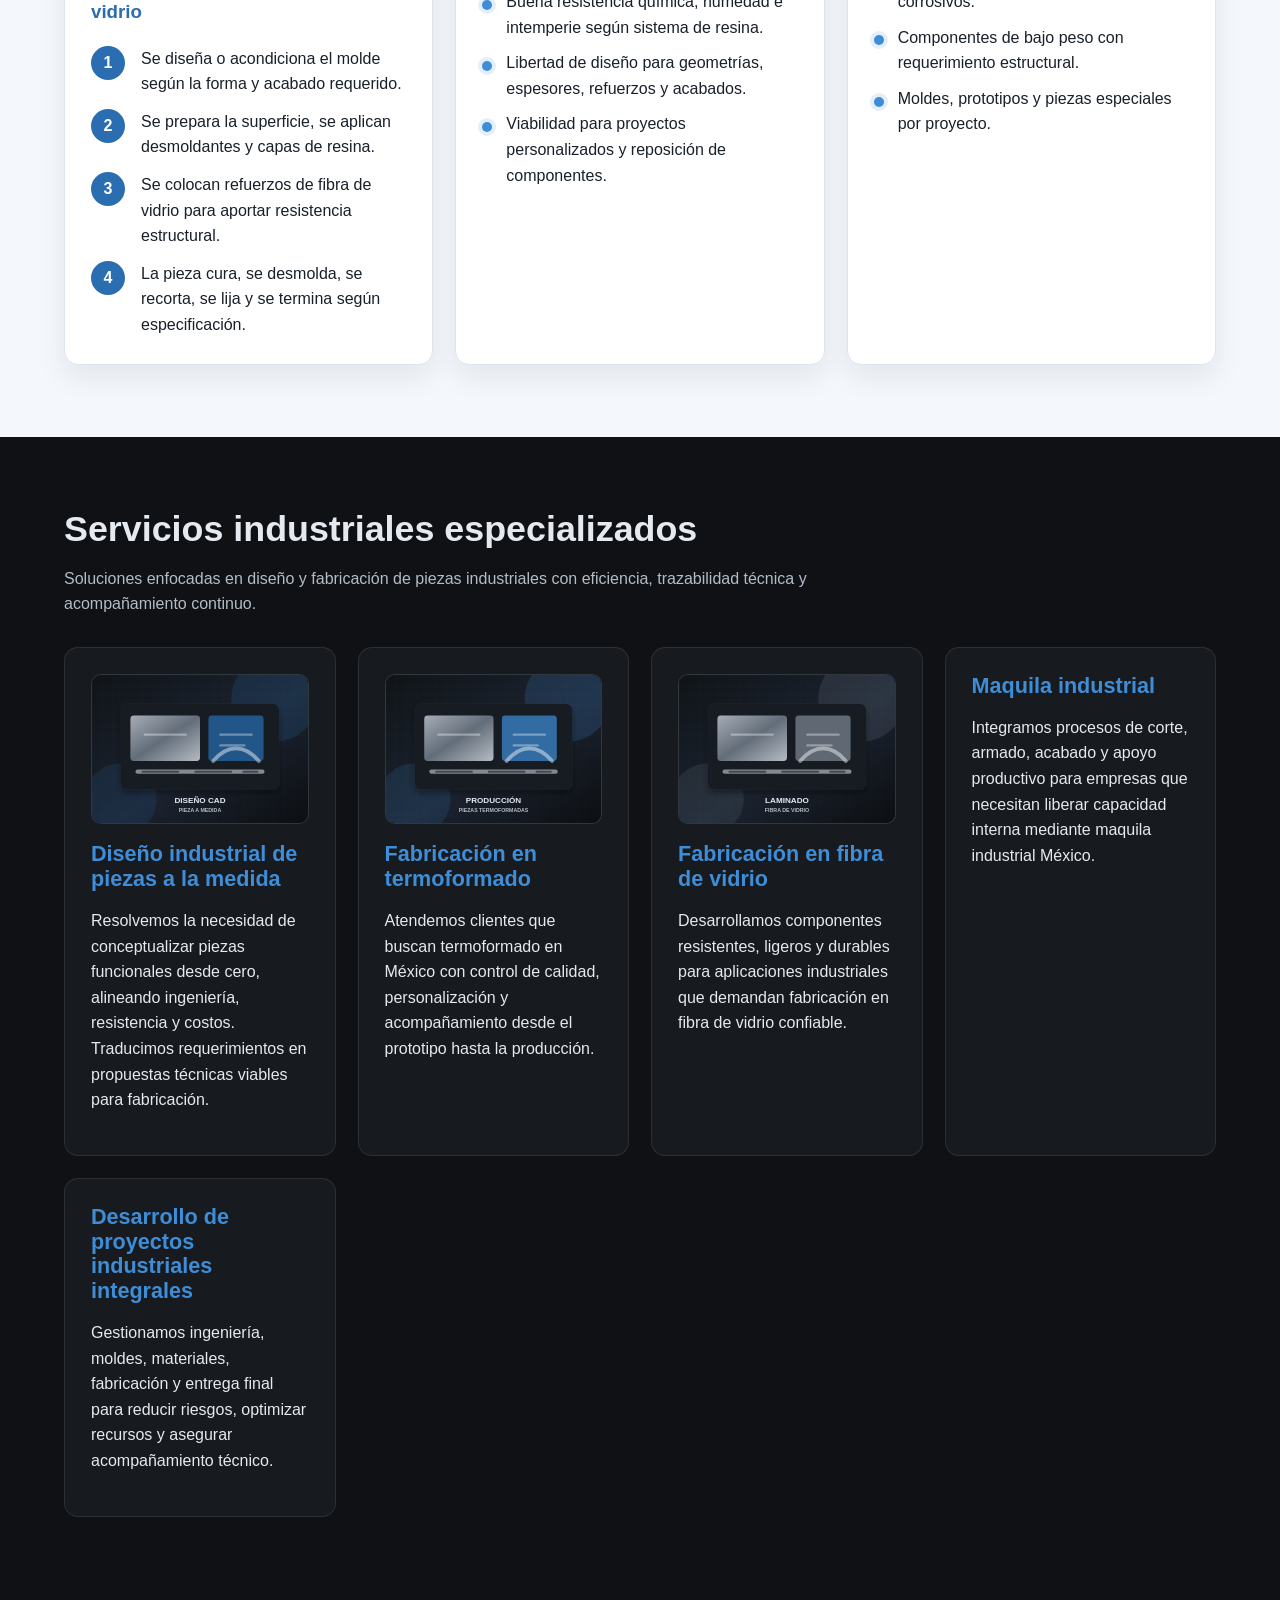
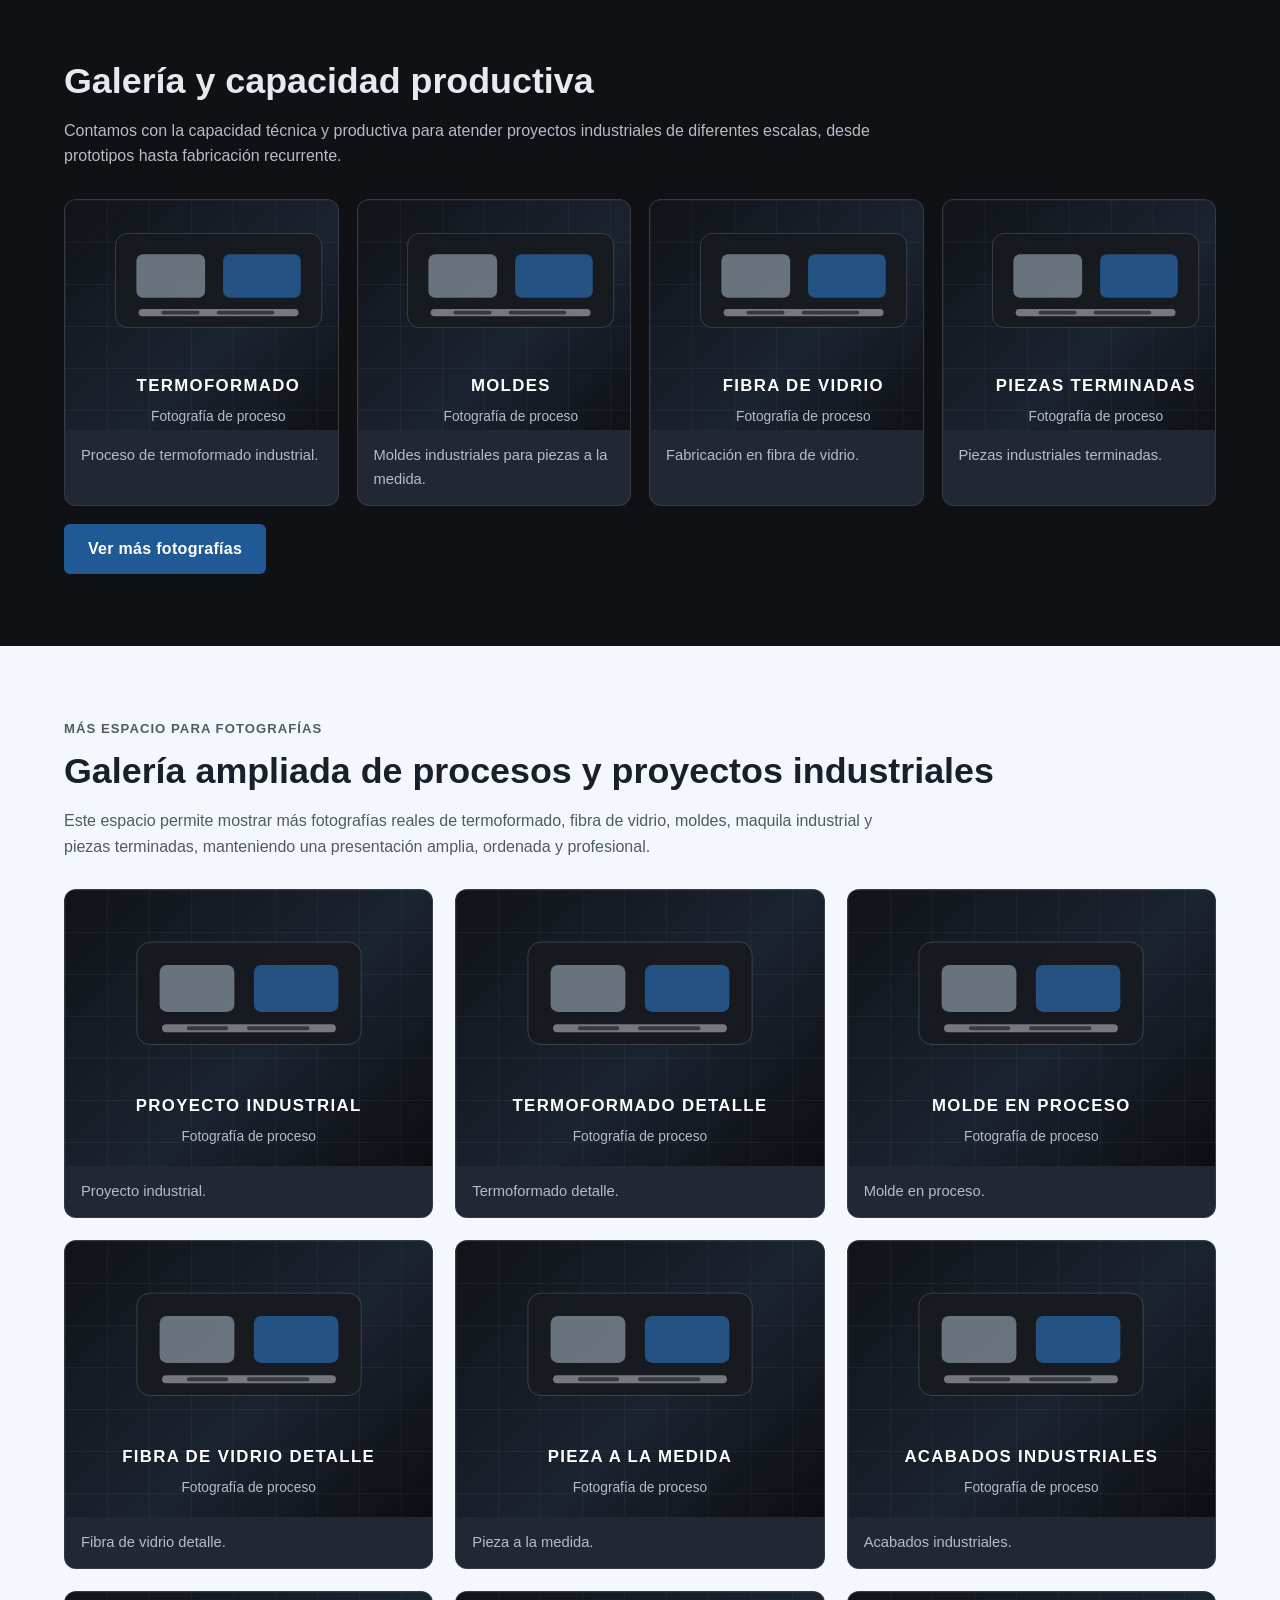
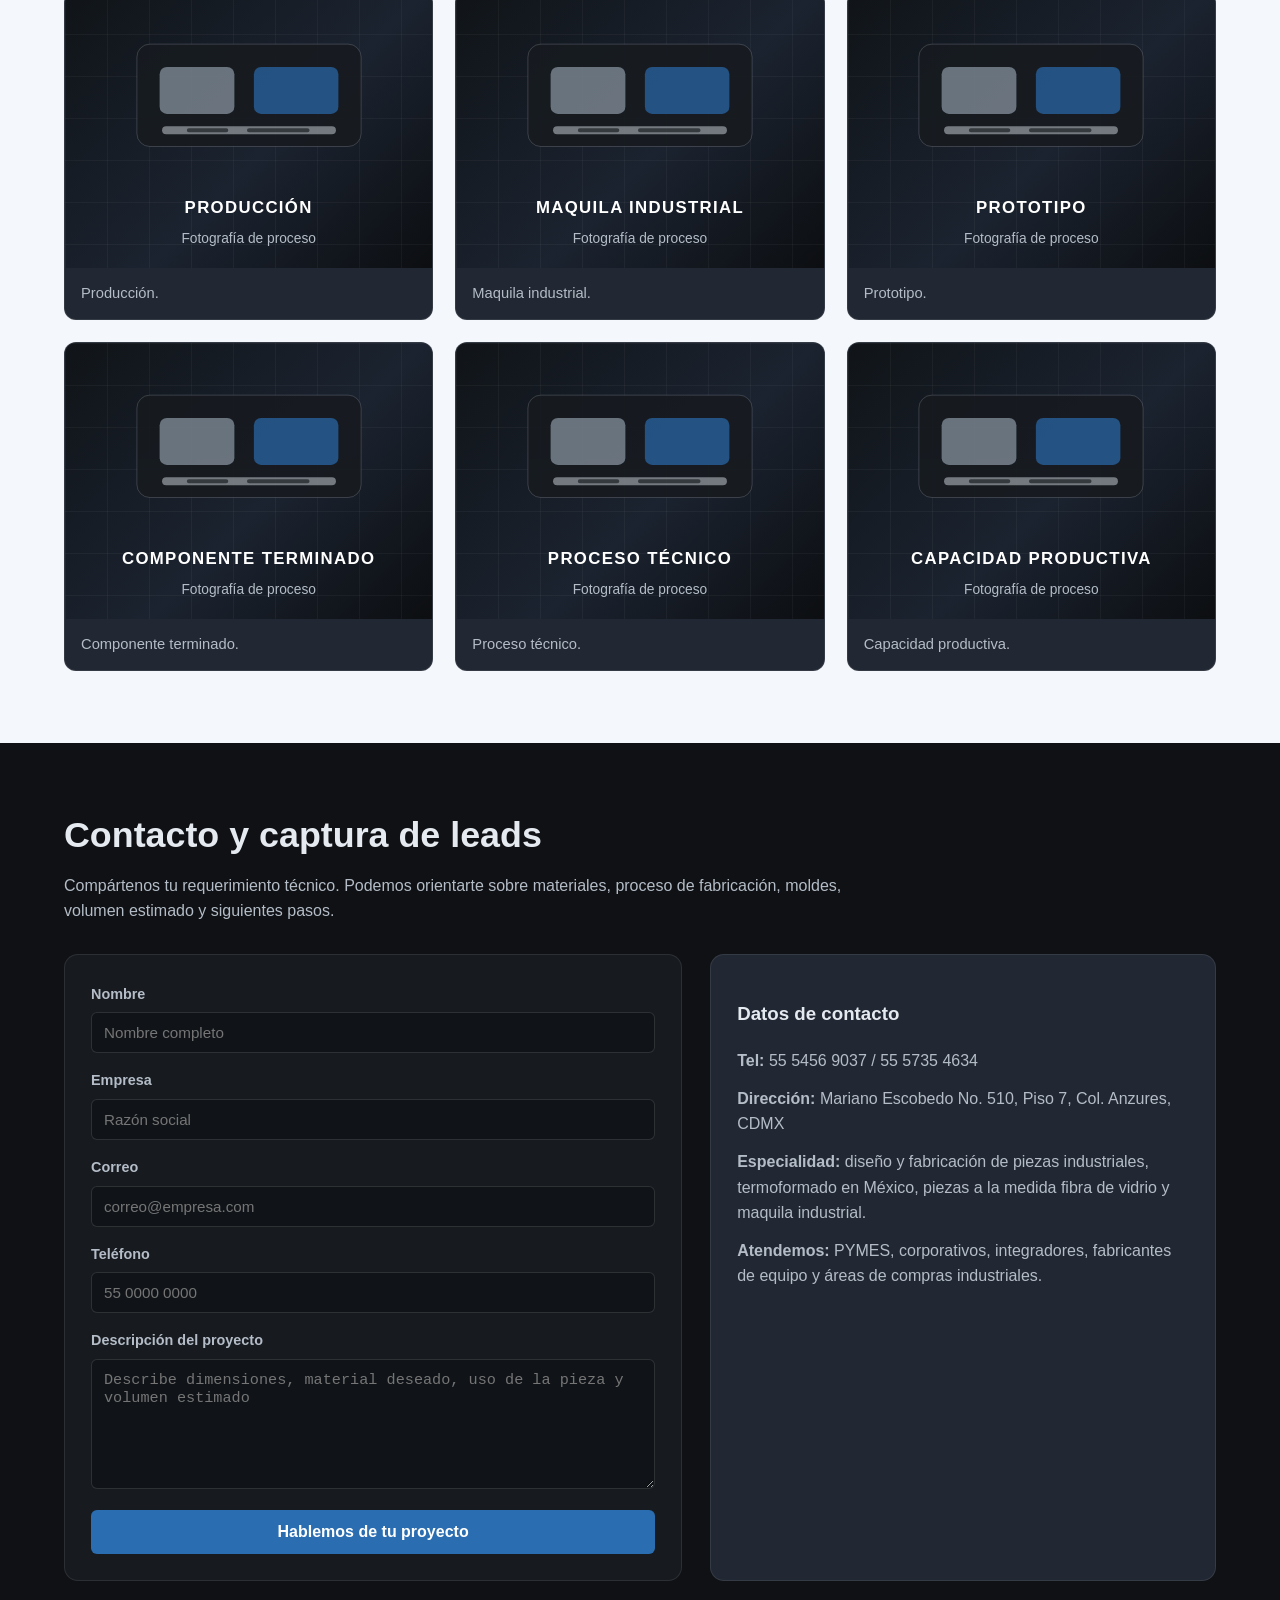
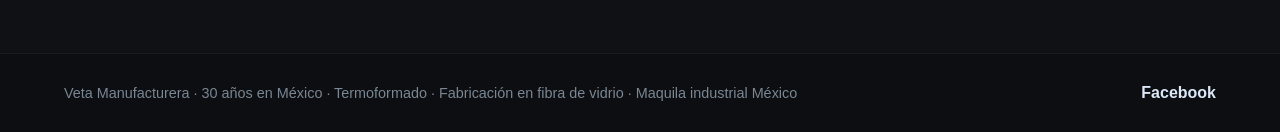
==== commit da2c0189: "Update navigation contacts and social links" ====
--- a/index.html
+++ b/index.html
@@ -226,6 +226,11 @@
 
     section { padding: 72px 0; }
 
+    header,
+    section {
+      scroll-margin-top: 180px;
+    }
+
     section h2 {
       font-size: clamp(1.7rem, 2.8vw, 2.65rem);
       line-height: 1.15;
@@ -450,14 +455,6 @@
       color: var(--muted);
     }
 
-    .asset-note {
-      margin-top: 20px;
-      padding: 18px 20px;
-      border: 1px solid rgba(63, 141, 214, 0.26);
-      border-radius: 12px;
-      background: rgba(42, 109, 176, 0.11);
-      color: var(--muted);
-    }
 
     .gallery-actions {
       display: flex;
@@ -466,13 +463,6 @@
       margin: 18px 0 0;
     }
 
-    .asset-note strong { color: #fff; }
-    .asset-note code {
-      color: #d8dee7;
-      background: rgba(255, 255, 255, 0.07);
-      padding: 2px 6px;
-      border-radius: 5px;
-    }
 
     .contact-wrapper {
       display: grid;
@@ -518,6 +508,53 @@
     .contact-info { background: var(--surface-light); }
     .contact-info p { margin: 0 0 12px; color: var(--muted); }
 
+    .social-links {
+      display: inline-flex;
+      align-items: center;
+      gap: 12px;
+      flex-wrap: wrap;
+    }
+
+    .social-links a {
+      display: inline-flex;
+      align-items: center;
+      gap: 7px;
+      color: #dce8f8;
+      font-weight: 800;
+    }
+
+    .social-links a:hover { color: var(--accent-light); }
+
+    .footer-content {
+      display: flex;
+      justify-content: space-between;
+      align-items: center;
+      gap: 18px;
+      flex-wrap: wrap;
+    }
+
+    .floating-whatsapp {
+      position: fixed;
+      right: 22px;
+      bottom: 22px;
+      z-index: 20;
+      display: inline-flex;
+      align-items: center;
+      justify-content: center;
+      min-height: 52px;
+      padding: 0 18px;
+      border-radius: 999px;
+      background: #25d366;
+      color: #06140b;
+      font-weight: 900;
+      box-shadow: 0 16px 34px rgba(0, 0, 0, 0.34);
+    }
+
+    .floating-whatsapp:hover {
+      transform: translateY(-2px);
+      background: #39e27a;
+    }
+
     footer {
       background: #0c0e11;
       padding: 26px 0;
@@ -538,6 +575,9 @@
       .hero-card { order: -1; }
       .metrics { grid-template-columns: 1fr; }
       section { padding: 56px 0; }
+      header,
+      section { scroll-margin-top: 160px; }
+      .floating-whatsapp { right: 14px; bottom: 14px; min-height: 48px; padding: 0 15px; }
     }
   </style>
 </head>
@@ -545,14 +585,14 @@
   <div class="topbar">
     <div class="container">
       <span>Empresa mexicana con 30 años en el mercado industrial</span>
-      <span>Tel. (0155) 5545 9964 / 5254 3014</span>
+      <span>Tel. <a href="tel:+525554569037">55 5456 9037</a> / <a href="tel:+525557354634">55 5735 4634</a></span>
+      <span class="social-links"><a href="https://www.facebook.com/vetamanufacturera/" target="_blank" rel="noopener">Facebook</a></span>
     </div>
   </div>
 
   <nav aria-label="Navegación principal">
     <div class="container">
       <a class="brand" href="#inicio" aria-label="Veta Manufacturera - inicio">
-        <!-- LOGOTIPO: guarda el archivo oficial como LOGOTIPO.jpg en la misma carpeta donde está este index.html (public/html). -->
         <span class="logo-mark" aria-hidden="true">
           <img src="LOGOTIPO.jpg" alt="" onerror="this.onerror=function(){this.style.display='none'; this.nextElementSibling.style.display='block';}; this.src='public/html/LOGOTIPO.jpg';" />
           <svg class="logo-fallback" viewBox="0 0 64 64" role="img" aria-label="Logotipo provisional Veta Manufacturera">
@@ -752,10 +792,10 @@
                   <path d="M86 148h46M160 148h72" stroke="#101418" stroke-opacity="0.62" stroke-width="5" stroke-linecap="round" />
                 </svg>
                 <strong>Termoformado</strong>
-                <span>Sube foto-1.jpg</span>
-              </div>
-            </div>
-            <figcaption>Proceso de termoformado industrial. Guarda esta imagen como <code>fotografias/foto-1.jpg</code>.</figcaption>
+                <span>Fotografía de proceso</span>
+              </div>
+            </div>
+            <figcaption>Proceso de termoformado industrial.</figcaption>
           </figure>
           <figure>
             <div class="photo-slot">
@@ -769,10 +809,10 @@
                   <path d="M86 148h46M160 148h72" stroke="#101418" stroke-opacity="0.62" stroke-width="5" stroke-linecap="round" />
                 </svg>
                 <strong>Moldes</strong>
-                <span>Sube foto-2.jpg</span>
-              </div>
-            </div>
-            <figcaption>Moldes industriales para piezas a la medida. Guarda esta imagen como <code>fotografias/foto-2.jpg</code>.</figcaption>
+                <span>Fotografía de proceso</span>
+              </div>
+            </div>
+            <figcaption>Moldes industriales para piezas a la medida.</figcaption>
           </figure>
           <figure>
             <div class="photo-slot">
@@ -786,10 +826,10 @@
                   <path d="M86 148h46M160 148h72" stroke="#101418" stroke-opacity="0.62" stroke-width="5" stroke-linecap="round" />
                 </svg>
                 <strong>Fibra de vidrio</strong>
-                <span>Sube foto-3.jpg</span>
-              </div>
-            </div>
-            <figcaption>Fabricación en fibra de vidrio. Guarda esta imagen como <code>fotografias/foto-3.jpg</code>.</figcaption>
+                <span>Fotografía de proceso</span>
+              </div>
+            </div>
+            <figcaption>Fabricación en fibra de vidrio.</figcaption>
           </figure>
           <figure>
             <div class="photo-slot">
@@ -803,18 +843,15 @@
                   <path d="M86 148h46M160 148h72" stroke="#101418" stroke-opacity="0.62" stroke-width="5" stroke-linecap="round" />
                 </svg>
                 <strong>Piezas terminadas</strong>
-                <span>Sube foto-4.jpg</span>
-              </div>
-            </div>
-            <figcaption>Piezas industriales terminadas. Guarda esta imagen como <code>fotografias/foto-4.jpg</code>.</figcaption>
+                <span>Fotografía de proceso</span>
+              </div>
+            </div>
+            <figcaption>Piezas industriales terminadas.</figcaption>
           </figure>
         </div>
         <div class="gallery-actions">
           <a class="cta" href="#galeria-ampliada">Ver más fotografías</a>
         </div>
-        <div class="asset-note">
-          <strong>Estas imágenes no se cargan desde internet:</strong> el sitio buscará fotografías locales. Guarda tus archivos dentro de <code>public/html/fotografias/</code>. Las primeras cuatro fotos (<code>foto-1.jpg</code> a <code>foto-4.jpg</code>) aparecen aquí como galería principal; las fotos adicionales (<code>foto-5.jpg</code> a <code>foto-16.jpg</code>) aparecen en la galería ampliada. El logotipo debe estar como <code>public/html/LOGOTIPO.jpg</code>, en la misma carpeta del archivo <code>index.html</code>.
-        </div>
       </div>
     </section>
 
@@ -822,7 +859,7 @@
       <div class="container">
         <p class="eyebrow">Más espacio para fotografías</p>
         <h2>Galería ampliada de procesos y proyectos industriales</h2>
-        <p class="subtitle">Este espacio permite mostrar más fotografías reales de termoformado, fibra de vidrio, moldes, maquila industrial y piezas terminadas. Para llenarlo, sube archivos JPG en <code>public/html/fotografias/</code> con los nombres <code>foto-5.jpg</code> a <code>foto-16.jpg</code>.</p>
+        <p class="subtitle">Este espacio permite mostrar más fotografías reales de termoformado, fibra de vidrio, moldes, maquila industrial y piezas terminadas, manteniendo una presentación amplia, ordenada y profesional.</p>
         <div class="gallery expanded-gallery">
           <figure>
             <div class="photo-slot">
@@ -836,10 +873,10 @@
                   <path d="M86 148h46M160 148h72" stroke="#101418" stroke-opacity="0.62" stroke-width="5" stroke-linecap="round" />
                 </svg>
                 <strong>Proyecto industrial</strong>
-                <span>Sube foto-5.jpg</span>
-              </div>
-            </div>
-            <figcaption>Proyecto industrial. Guarda esta imagen como <code>fotografias/foto-5.jpg</code>.</figcaption>
+                <span>Fotografía de proceso</span>
+              </div>
+            </div>
+            <figcaption>Proyecto industrial.</figcaption>
           </figure>
           <figure>
             <div class="photo-slot">
@@ -853,10 +890,10 @@
                   <path d="M86 148h46M160 148h72" stroke="#101418" stroke-opacity="0.62" stroke-width="5" stroke-linecap="round" />
                 </svg>
                 <strong>Termoformado detalle</strong>
-                <span>Sube foto-6.jpg</span>
-              </div>
-            </div>
-            <figcaption>Termoformado detalle. Guarda esta imagen como <code>fotografias/foto-6.jpg</code>.</figcaption>
+                <span>Fotografía de proceso</span>
+              </div>
+            </div>
+            <figcaption>Termoformado detalle.</figcaption>
           </figure>
           <figure>
             <div class="photo-slot">
@@ -870,10 +907,10 @@
                   <path d="M86 148h46M160 148h72" stroke="#101418" stroke-opacity="0.62" stroke-width="5" stroke-linecap="round" />
                 </svg>
                 <strong>Molde en proceso</strong>
-                <span>Sube foto-7.jpg</span>
-              </div>
-            </div>
-            <figcaption>Molde en proceso. Guarda esta imagen como <code>fotografias/foto-7.jpg</code>.</figcaption>
+                <span>Fotografía de proceso</span>
+              </div>
+            </div>
+            <figcaption>Molde en proceso.</figcaption>
           </figure>
           <figure>
             <div class="photo-slot">
@@ -887,10 +924,10 @@
                   <path d="M86 148h46M160 148h72" stroke="#101418" stroke-opacity="0.62" stroke-width="5" stroke-linecap="round" />
                 </svg>
                 <strong>Fibra de vidrio detalle</strong>
-                <span>Sube foto-8.jpg</span>
-              </div>
-            </div>
-            <figcaption>Fibra de vidrio detalle. Guarda esta imagen como <code>fotografias/foto-8.jpg</code>.</figcaption>
+                <span>Fotografía de proceso</span>
+              </div>
+            </div>
+            <figcaption>Fibra de vidrio detalle.</figcaption>
           </figure>
           <figure>
             <div class="photo-slot">
@@ -904,10 +941,10 @@
                   <path d="M86 148h46M160 148h72" stroke="#101418" stroke-opacity="0.62" stroke-width="5" stroke-linecap="round" />
                 </svg>
                 <strong>Pieza a la medida</strong>
-                <span>Sube foto-9.jpg</span>
-              </div>
-            </div>
-            <figcaption>Pieza a la medida. Guarda esta imagen como <code>fotografias/foto-9.jpg</code>.</figcaption>
+                <span>Fotografía de proceso</span>
+              </div>
+            </div>
+            <figcaption>Pieza a la medida.</figcaption>
           </figure>
           <figure>
             <div class="photo-slot">
@@ -921,10 +958,10 @@
                   <path d="M86 148h46M160 148h72" stroke="#101418" stroke-opacity="0.62" stroke-width="5" stroke-linecap="round" />
                 </svg>
                 <strong>Acabados industriales</strong>
-                <span>Sube foto-10.jpg</span>
-              </div>
-            </div>
-            <figcaption>Acabados industriales. Guarda esta imagen como <code>fotografias/foto-10.jpg</code>.</figcaption>
+                <span>Fotografía de proceso</span>
+              </div>
+            </div>
+            <figcaption>Acabados industriales.</figcaption>
           </figure>
           <figure>
             <div class="photo-slot">
@@ -938,10 +975,10 @@
                   <path d="M86 148h46M160 148h72" stroke="#101418" stroke-opacity="0.62" stroke-width="5" stroke-linecap="round" />
                 </svg>
                 <strong>Producción</strong>
-                <span>Sube foto-11.jpg</span>
-              </div>
-            </div>
-            <figcaption>Producción. Guarda esta imagen como <code>fotografias/foto-11.jpg</code>.</figcaption>
+                <span>Fotografía de proceso</span>
+              </div>
+            </div>
+            <figcaption>Producción.</figcaption>
           </figure>
           <figure>
             <div class="photo-slot">
@@ -955,10 +992,10 @@
                   <path d="M86 148h46M160 148h72" stroke="#101418" stroke-opacity="0.62" stroke-width="5" stroke-linecap="round" />
                 </svg>
                 <strong>Maquila industrial</strong>
-                <span>Sube foto-12.jpg</span>
-              </div>
-            </div>
-            <figcaption>Maquila industrial. Guarda esta imagen como <code>fotografias/foto-12.jpg</code>.</figcaption>
+                <span>Fotografía de proceso</span>
+              </div>
+            </div>
+            <figcaption>Maquila industrial.</figcaption>
           </figure>
           <figure>
             <div class="photo-slot">
@@ -972,10 +1009,10 @@
                   <path d="M86 148h46M160 148h72" stroke="#101418" stroke-opacity="0.62" stroke-width="5" stroke-linecap="round" />
                 </svg>
                 <strong>Prototipo</strong>
-                <span>Sube foto-13.jpg</span>
-              </div>
-            </div>
-            <figcaption>Prototipo. Guarda esta imagen como <code>fotografias/foto-13.jpg</code>.</figcaption>
+                <span>Fotografía de proceso</span>
+              </div>
+            </div>
+            <figcaption>Prototipo.</figcaption>
           </figure>
           <figure>
             <div class="photo-slot">
@@ -989,10 +1026,10 @@
                   <path d="M86 148h46M160 148h72" stroke="#101418" stroke-opacity="0.62" stroke-width="5" stroke-linecap="round" />
                 </svg>
                 <strong>Componente terminado</strong>
-                <span>Sube foto-14.jpg</span>
-              </div>
-            </div>
-            <figcaption>Componente terminado. Guarda esta imagen como <code>fotografias/foto-14.jpg</code>.</figcaption>
+                <span>Fotografía de proceso</span>
+              </div>
+            </div>
+            <figcaption>Componente terminado.</figcaption>
           </figure>
           <figure>
             <div class="photo-slot">
@@ -1006,10 +1043,10 @@
                   <path d="M86 148h46M160 148h72" stroke="#101418" stroke-opacity="0.62" stroke-width="5" stroke-linecap="round" />
                 </svg>
                 <strong>Proceso técnico</strong>
-                <span>Sube foto-15.jpg</span>
-              </div>
-            </div>
-            <figcaption>Proceso técnico. Guarda esta imagen como <code>fotografias/foto-15.jpg</code>.</figcaption>
+                <span>Fotografía de proceso</span>
+              </div>
+            </div>
+            <figcaption>Proceso técnico.</figcaption>
           </figure>
           <figure>
             <div class="photo-slot">
@@ -1023,14 +1060,11 @@
                   <path d="M86 148h46M160 148h72" stroke="#101418" stroke-opacity="0.62" stroke-width="5" stroke-linecap="round" />
                 </svg>
                 <strong>Capacidad productiva</strong>
-                <span>Sube foto-16.jpg</span>
-              </div>
-            </div>
-            <figcaption>Capacidad productiva. Guarda esta imagen como <code>fotografias/foto-16.jpg</code>.</figcaption>
-          </figure>
-        </div>
-        <div class="asset-note">
-          <strong>Orden recomendado:</strong> usa el panel privado para acomodar hasta 16 fotografías. El orden visual queda definido por el número del archivo: <code>foto-1.jpg</code>, <code>foto-2.jpg</code>, <code>foto-3.jpg</code> y así sucesivamente hasta <code>foto-16.jpg</code>.
+                <span>Fotografía de proceso</span>
+              </div>
+            </div>
+            <figcaption>Capacidad productiva.</figcaption>
+          </figure>
         </div>
       </div>
     </section>
@@ -1055,7 +1089,7 @@
             </div>
             <div>
               <label for="telefono">Teléfono</label>
-              <input id="telefono" name="telefono" type="tel" placeholder="(0155) 0000 0000" required />
+              <input id="telefono" name="telefono" type="tel" placeholder="55 0000 0000" required />
             </div>
             <div>
               <label for="descripcion">Descripción del proyecto</label>
@@ -1065,7 +1099,7 @@
           </form>
           <div class="contact-info">
             <h3>Datos de contacto</h3>
-            <p><strong>Tel:</strong> (0155) 5545 9964 / 5254 3014</p>
+            <p><strong>Tel:</strong> <a href="tel:+525554569037">55 5456 9037</a> / <a href="tel:+525557354634">55 5735 4634</a></p>
             <p><strong>Dirección:</strong> Mariano Escobedo No. 510, Piso 7, Col. Anzures, CDMX</p>
             <p><strong>Especialidad:</strong> diseño y fabricación de piezas industriales, termoformado en México, piezas a la medida fibra de vidrio y maquila industrial.</p>
             <p><strong>Atendemos:</strong> PYMES, corporativos, integradores, fabricantes de equipo y áreas de compras industriales.</p>
@@ -1076,12 +1110,25 @@
   </main>
 
   <footer>
-    <div class="container">
+    <div class="container footer-content">
       <p>Veta Manufacturera · 30 años en México · Termoformado · Fabricación en fibra de vidrio · Maquila industrial México</p>
+      <div class="social-links"><a href="https://www.facebook.com/vetamanufacturera/" target="_blank" rel="noopener">Facebook</a></div>
     </div>
   </footer>
 
+  <a class="floating-whatsapp" href="https://wa.me/525554569037" target="_blank" rel="noopener" aria-label="Enviar mensaje por WhatsApp a Veta Manufacturera">WhatsApp</a>
+
   <script>
+    document.querySelectorAll('.nav-links a[href^="#"], .brand[href^="#"]').forEach((link) => {
+      link.addEventListener('click', (event) => {
+        const target = document.querySelector(link.getAttribute('href'));
+        if (!target) return;
+        event.preventDefault();
+        target.scrollIntoView({ behavior: 'smooth', block: 'start' });
+        history.pushState(null, '', link.getAttribute('href'));
+      });
+    });
+
     document.querySelectorAll('.local-photo').forEach((image) => {
       const sources = (image.dataset.srcs || '').split('|').filter(Boolean);
       let index = 0;
